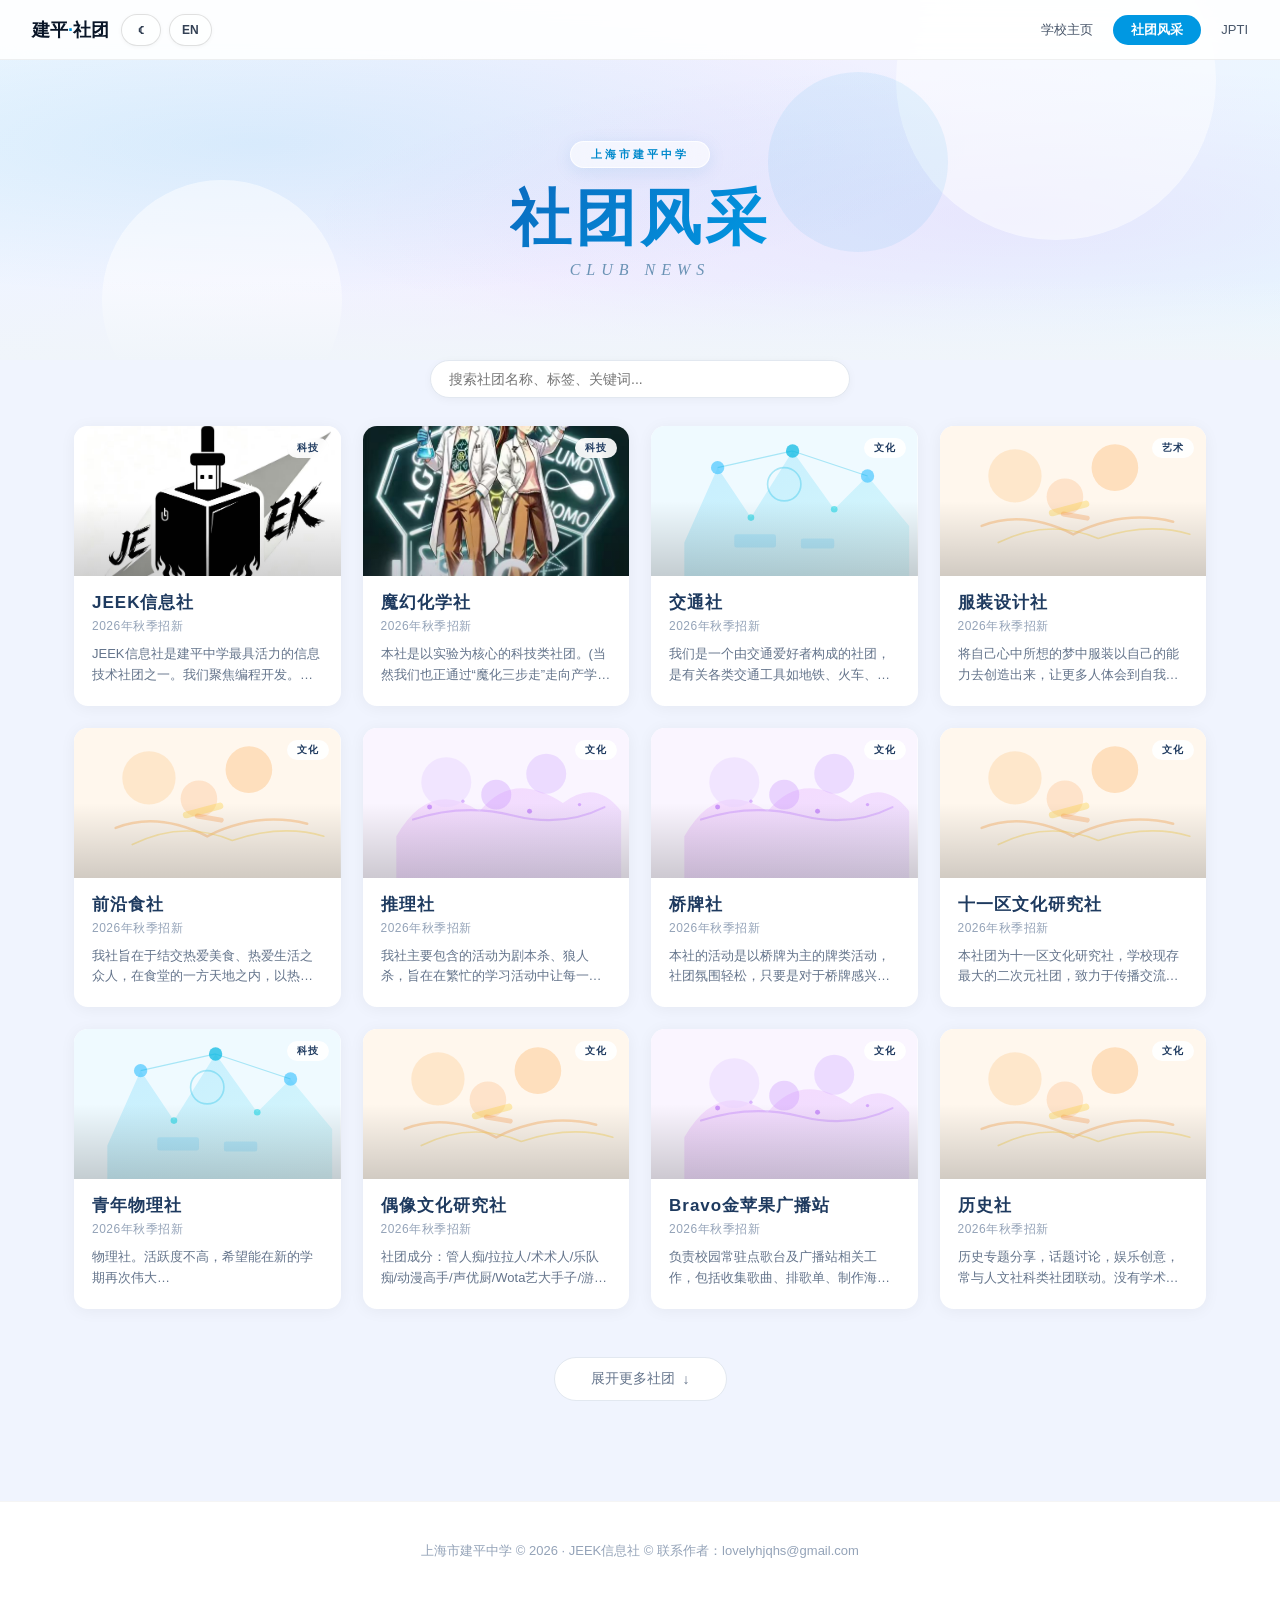
==== club.html @ 080c29e6 "全站主题与双语切换、JPTI 画像升级，重写 README" ====
<!DOCTYPE html>
<html lang="zh-CN">
<head><link rel="apple-touch-icon" href="apple-touch-icon.png"><link rel="icon" href="favicon.ico" type="image/x-icon"><meta charset="UTF-8"><meta name="viewport" content="width=device-width,initial-scale=1.0"><title>建平中学 · 社团风采</title>
<style>
*{margin:0;padding:0;box-sizing:border-box}
body{font-family:"Microsoft YaHei","PingFang SC",sans-serif;background:#f0f4fe;color:#111;overflow-x:hidden}
nav{position:fixed;top:0;left:0;right:0;z-index:1000;display:flex;align-items:center;justify-content:space-between;padding:12px 32px;background:rgba(255,255,255,.88);backdrop-filter:blur(14px);border-bottom:1px solid rgba(0,0,0,.06);height:60px}
.nav-logo{font-weight:700;font-size:18px;color:#0a1628;text-decoration:none}.nav-logo span{color:#0098e2}
.nav-links{display:flex;gap:20px;align-items:center}
.nav-links a{text-decoration:none;color:#475569;font-size:13px;font-weight:500;transition:color .2s}
.nav-links a:hover{color:#0098e2}
.nav-links .btn-nav{background:#0098e2;color:#fff!important;padding:6px 18px;border-radius:40px;font-weight:600}
.hero-banner{min-height:360px;display:flex;align-items:center;justify-content:center;background:linear-gradient(135deg,#eef7ff 0%,#f2f0ff 50%,#e9f9ff 100%);position:relative;overflow:hidden;padding-top:60px}
.hero-banner::before{content:"";position:absolute;inset:0;background:radial-gradient(ellipse at 20% 40%,rgba(0,152,226,.10) 0%,transparent 50%),radial-gradient(ellipse at 80% 60%,rgba(119,0,226,.06) 0%,transparent 50%);pointer-events:none}
.hero-banner::after{content:"";position:absolute;bottom:0;left:0;right:0;height:80px;background:linear-gradient(180deg,transparent,#f0f5fa);pointer-events:none}
.hero-shape{position:absolute;border-radius:50%;pointer-events:none;background:rgba(255,255,255,.5)}
.hero-shape.s1{width:320px;height:320px;top:-80px;right:5%}
.hero-shape.s2{width:240px;height:240px;bottom:-60px;left:8%}
.hero-shape.s3{width:180px;height:180px;top:20%;left:60%;background:rgba(0,152,226,.08)}
.hero-content{position:relative;z-index:2;text-align:center;padding:40px 20px;max-width:800px}
.hero-badge{display:inline-block;background:rgba(255,255,255,.6);backdrop-filter:blur(10px);-webkit-backdrop-filter:blur(10px);border:1px solid rgba(255,255,255,.8);color:#0089cc;font-size:11px;font-weight:600;letter-spacing:3px;padding:5px 20px;border-radius:40px;margin-bottom:16px;box-shadow:0 4px 18px rgba(0,120,190,.10)}
.hero-content h1{font-size:clamp(2.5rem,6vw,3.8rem);font-weight:900;color:transparent;background:linear-gradient(135deg,#0a6cc0,#0098e2);-webkit-background-clip:text;background-clip:text;-webkit-text-fill-color:transparent;line-height:1.15;margin-bottom:8px;letter-spacing:4px}
.hero-sub-en{color:#6b93b5;font-size:clamp(12px,2vw,16px);letter-spacing:6px;font-family:Georgia,serif;font-style:italic;margin-bottom:0}
.club-section{padding:0 24px 80px;max-width:1180px;margin:0 auto;position:relative;z-index:1}


.club-grid{display:grid;grid-template-columns:repeat(4,1fr);gap:22px;margin-bottom:48px}
@media(max-width:760px){.club-grid{grid-template-columns:repeat(2,1fr)}}
@media(max-width:520px){.club-grid{grid-template-columns:1fr}}
.club-card{background:#fff;border-radius:14px;overflow:hidden;box-shadow:0 2px 16px rgba(0,0,0,.05);cursor:pointer;transition:transform .3s cubic-bezier(.22,1,.36,1),box-shadow .3s;display:flex;flex-direction:column;position:relative}
.club-card:hover{transform:translateY(-6px);box-shadow:0 16px 40px rgba(0,0,0,.1)}
.card-img{width:100%;aspect-ratio:16/9;position:relative;overflow:hidden;display:flex;align-items:center;justify-content:center}
.card-img-svg{width:100%;height:100%;position:absolute;inset:0}
.card-overlay{position:absolute;inset:0;background:linear-gradient(180deg,transparent 50%,rgba(0,0,0,.18));pointer-events:none}
.card-badge{position:absolute;top:12px;right:12px;z-index:2;background:rgba(255,255,255,.92);backdrop-filter:blur(4px);color:#1e3a5f;font-size:10px;font-weight:700;padding:3px 10px;border-radius:40px;letter-spacing:1px}
.card-body{padding:16px 18px 20px;flex:1;display:flex;flex-direction:column}
.card-body h3{font-size:17px;font-weight:700;color:#1e3a5f;margin-bottom:4px;line-height:1.3;letter-spacing:1px}
.card-status{font-size:12px;color:#94a3b8;margin-bottom:9px;letter-spacing:0.5px}
.card-desc{color:#64748b;font-size:13px;line-height:1.6;display:-webkit-box;-webkit-line-clamp:2;-webkit-box-orient:vertical;overflow:hidden;flex:1}
.load-more-wrap{text-align:center;padding-bottom:20px}
.load-more-btn{display:inline-flex;align-items:center;gap:8px;padding:12px 36px;border-radius:40px;border:1px solid #e2e8f0;background:#fff;color:#64748b;font-size:14px;font-weight:500;cursor:pointer;transition:all .25s;font-family:inherit}
.load-more-btn:hover{border-color:#0098e2;color:#0098e2;box-shadow:0 4px 16px rgba(0,152,226,.10)}
footer{text-align:center;padding:40px 20px;color:#94a3b8;font-size:13px;border-top:1px solid rgba(0,0,0,.04);background:#fff}
.modal-overlay{position:fixed;inset:0;z-index:9999;background:rgba(0,0,0,.5);backdrop-filter:blur(6px);display:flex;align-items:center;justify-content:center;opacity:0;pointer-events:none;transition:opacity .35s;padding:20px}
.modal-overlay.open{opacity:1;pointer-events:auto}
.modal{background:#fff;border-radius:18px;max-width:620px;width:100%;max-height:90vh;overflow:hidden;position:relative;box-shadow:0 24px 60px rgba(0,0,0,.2);transform:translateY(20px) scale(.97);transition:transform .35s cubic-bezier(.22,1,.36,1)}
.modal-scroll{max-height:90vh;overflow-y:auto}
.modal-overlay.open .modal{transform:translateY(0) scale(1)}
.modal-close{position:absolute;top:14px;right:16px;z-index:10;width:32px;height:32px;border-radius:50%;border:none;background:rgba(0,0,0,.06);color:#475569;font-size:18px;line-height:32px;text-align:center;cursor:pointer;transition:all .2s;font-family:inherit}
.modal-close:hover{background:rgba(0,0,0,.12);color:#111}
.modal-poster{width:100%;aspect-ratio:16/7;position:relative;overflow:hidden;display:flex;align-items:flex-end;padding:28px 30px}
.modal-poster::after{content:"";position:absolute;inset:0;background:linear-gradient(180deg,transparent 40%,rgba(0,0,0,.35));pointer-events:none}
.modal-poster-content{position:relative;z-index:2;width:100%}
.modal-poster h2{color:#fff;font-size:26px;font-weight:800;letter-spacing:2px;margin-bottom:8px}
.modal-poster .modal-tags span{background:rgba(255,255,255,.15);backdrop-filter:blur(4px);color:#fff;font-size:11px;padding:3px 12px;border-radius:40px;font-weight:500;letter-spacing:0.5px}
.modal-body-inner{padding:24px 30px 30px}
.info-section{margin-bottom:22px}
.info-section:last-child{margin-bottom:0}
.info-label{font-size:11px;color:#94a3b8;font-weight:600;letter-spacing:2px;margin-bottom:6px;text-transform:uppercase}
.info-text{font-size:15px;color:#1e293b;line-height:1.75;white-space:pre-line}
.join-message{background:#eef8fe;border-radius:12px;padding:16px 20px;margin:18px 0 22px;border-left:3px solid #0098e2}
.join-message p{color:#0a3a5c;font-size:14px;line-height:1.7}
.join-message p::before{content:"“";color:#0098e2;font-size:20px;font-weight:700;opacity:.5;line-height:1;margin-right:2px}
.join-message p::after{content:"”";color:#0098e2;font-size:20px;font-weight:700;opacity:.5;line-height:1;margin-left:2px}
.modal-actions{display:flex;gap:12px;margin-top:22px;flex-wrap:wrap}
.modal-actions .close-btn{padding:10px 28px;border-radius:40px;background:#f1f5f9;color:#475569;border:none;font-size:14px;font-weight:500;cursor:pointer;transition:background .2s;font-family:inherit}
.modal-actions .close-btn:hover{background:#e2e8f0}
@keyframes fadeUp{from{opacity:0;transform:translateY(24px)}to{opacity:1;transform:translateY(0)}}
.club-card{animation:fadeUp .5s ease both}
.club-card:nth-child(1){animation-delay:.04s}
.club-card:nth-child(2){animation-delay:.08s}
.club-card:nth-child(3){animation-delay:.12s}
.club-card:nth-child(4){animation-delay:.16s}
.club-card:nth-child(5){animation-delay:.20s}
.club-card:nth-child(6){animation-delay:.24s}
.club-card:nth-child(7){animation-delay:.28s}
.club-card:nth-child(8){animation-delay:.32s}
.modal::-webkit-scrollbar{width:5px}
.modal::-webkit-scrollbar-track{background:transparent}
.modal::-webkit-scrollbar-thumb{background:#d1d5db;border-radius:10px}
.no-results{grid-column:1/-1;text-align:center;padding:60px 20px;color:#94a3b8}
.modal-picture{width:100%;border-radius:12px;overflow:hidden;margin:16px 0}.modal-picture img{width:100%;display:block;border-radius:12px}.search-bar input:focus{border-color:#0098e2;box-shadow:0 0 0 3px rgba(0,152,226,.12)}</style><link rel="stylesheet" href="site-tools.css"><script>try{if(localStorage.getItem("jp-site-theme")==="dark")document.documentElement.classList.add("dark")}catch(e){}</script></head><body class="club-page">
<nav><div class="nav-left"><a class="nav-logo" href="index.html">建平<span>·</span>社团</a><div class="site-controls"><button class="site-control" id="siteThemeBtn" type="button" title="切换日间/夜间模式">☾</button><button class="site-control" id="siteLangBtn" type="button">EN</button></div></div><div class="nav-right"><div class="nav-links"><a href="index.html" data-i18n="nav.home">学校主页</a><a href="club.html" class="btn-nav" data-i18n="nav.club">社团风采</a><a href="jpti.html">JPTI</a></div></div></nav>
<section class="hero-banner"><div class="hero-shape s1"></div><div class="hero-shape s2"></div><div class="hero-shape s3"></div><div class="hero-content"><div class="hero-badge" data-i18n="index.badge">上海市建平中学</div><h1 data-i18n="nav.club">社团风采</h1><p class="hero-sub-en">CLUB NEWS</p></div></section>
<section class="club-section"><div class="search-bar" style="max-width:420px;margin:0 auto 28px;text-align:center"><input type="text" placeholder="搜索社团名称、标签、关键词..." data-i18n="club.search" oninput="searchClubs(this.value)" style="width:100%;padding:10px 18px;border-radius:40px;border:1px solid #e2e8f0;background:#fff;font-size:14px;color:#1e293b;outline:none;font-family:inherit;box-shadow:0 2px 10px rgba(0,0,0,.04)"></div><div class="club-grid" id="clubGrid"></div><div class="load-more-wrap" id="loadMoreWrap"><button class="load-more-btn" onclick="toggleLoadMore()"><span id="loadMoreLabel" data-i18n="club.more">展开更多社团</span> <span id="loadMoreArrow">↓</span></button></div></section><footer>上海市建平中学 © 2026 · JEEK信息社  ©  联系作者：lovelyhjqhs@gmail.com</footer>
<div class="modal-overlay" id="modalOverlay" onclick="if(event.target===this)closeModal()"><div class="modal"><button class="modal-close" onclick="closeModal()">x</button><div class="modal-scroll"><div class="modal-poster" id="modalPoster"><div class="modal-poster-content"><h2 id="modalTitle">社团名称</h2><div class="modal-tags" id="modalTags"></div></div></div><div class="modal-body-inner" id="modalBody"></div></div></div></div>
<script src="site-tools.js"></script>
<script>
var allClubs = [{"id": 100, "name": "JEEK信息社", "cat": "科技", "tags": ["编程", "技术", "创意"], "desc": "JEEK信息社是建平中学最具活力的信息技术社团之一。我们聚焦编程开发。无论你是编程新手还是技术达人，都能在这里找到属于自己的舞台", "fullIntro": "JEEK信息社是建平中学最具活力的信息技术社团之一。我们聚焦编程开发。无论你是编程新手还是技术达人，都能在这里找到属于自己的舞台。", "keywords": ["编程", "技术", "创意"], "extraMsg": "来JEEK信息社打cs喵。", "svgIdx": 2, "img": "jeek1.jpg", "img2": "jeek2.jpg", "contact": "微信号：JerryButNotJenny"}, {"id": 300, "name": "魔幻化学社", "cat": "科技", "tags": ["实验", "化学", "创意"], "desc": "本社是以实验为核心的科技类社团。(当然我们也正通过“魔化三步走”走向产学研一体的综合性社团)我们在社团课上完成丰富的实验，并进行一些基于高考/竞赛的理论讲解。", "fullIntro": "本社是以实验为核心的科技类社团。(当然我们也正通过“魔化三步走”走向产学研一体的综合性社团)我们在社团课上完成丰富的实验，并进行一些基于高考/竞赛的理论讲解。", "keywords": ["实验", "化学", "创意"], "extraMsg": "【建平中学魔幻化学社三步走计划】\n第一步：在25级的努力下完成社团资金的初步积累并完成社拟，创建宣传和营销体系，积累经验。\n第二步：由26级为主力，挑选具备化学素养和实验精神的社员进行高技术含量和实验价值的课题研究；学习JTV和JPSC的经验，完善宣传和经营模式，系统培养营销人才。\n第三步：由27级开始，利用前期积累的资本和较为成熟的社团体系，着重进行高技术含量、高价值的课题，如合成特种材料等。\n【警告】本社严禁使用、制备危化品，禁止携带危化品入校！禁止将试剂带离实验楼！\n【组织架构】社团设有一名社长和两名副社长。设有研发部、实验部、营销部、宣传部。\n【化竞相关】学校有专门的化学竞赛课程，大学化学先修班主攻天原杯（奥赛），小化主攻东华杯。开学后选拔考试。\n请大家搜索关注公众号和视频号JP魔幻化学社！", "svgIdx": 2, "img": "jmc1.jpg", "img2": "jmc2.jpg"}, {"id": 15, "name": "交通社", "cat": "文化", "tags": ["交通", "摄影"], "desc": "我们是一个由交通爱好者构成的社团，是有关各类交通工具如地铁、火车、飞机、公交等的爱好类社团，有这方面兴趣爱好的同学都可以加入哦", "fullIntro": "我们是一个由交通爱好者构成的社团，是有关各类交通工具，如地铁，火车，飞机，公交等等交通工具的爱好类社团，有这方面兴趣爱好的同学都可以加入哦。", "keywords": ["交通", "摄影"], "extraMsg": "希望新生里喜欢各类交通的同学都来加入我们呀！", "svgIdx": 2, "img2": "jiaotong2.jpg", "contact": "", "contactImg": "jiaotong3.jpg"}, {"id": 2, "name": "服装设计社", "cat": "艺术", "tags": ["设计", "创意", "造型"], "desc": "将自己心中所想的梦中服装以自己的能力去创造出来，让更多人体会到自我创新设计的乐趣所在", "fullIntro": "将自己心中所想的梦中服装以自己的能力去创造出来，让更多人体会到自我创新设计的乐趣所在！", "keywords": ["设计", "创意", "造型"], "extraMsg": "emm可以让将自己的梦想变为现实的社团！", "svgIdx": 1}, {"id": 200, "name": "前沿食社", "cat": "文化", "tags": ["美食", "生活", "创意"], "desc": "我社旨在于结交热爱美食、热爱生活之众人，在食堂的一方天地之内，以热爱为笔墨，写下关于美食的篇章", "fullIntro": "我社旨在于结交热爱美食、热爱生活之众人，在食堂的一方天地之内，以热爱为笔墨，写下关于美食的篇章。在过去，我们开展了包括但不限于港式奶茶、虾饼、水果酸奶碗、椰奶芒果西米露、法式可丽饼和黄油饼干等美食的制作，受到了校内师生广泛好评！在和食堂的联动中，我们创新制作方式，美食种类愈发丰富，在各大校园活动中不断展现着身影。在自由包容宽松的社团氛围里，一切想法都被鼓励与支持！我们志在结交建平所有“老吃家”，以食会友，何其有趣！", "keywords": ["美食", "生活", "创意"], "extraMsg": "诚邀大家加入建平中学前沿食社！和我们一起交朋友，一起吃，一起玩，一起做有专业素养的老吃家！", "svgIdx": 1}, {"id": 16, "name": "推理社", "cat": "文化", "tags": ["剧本杀", "推理", "社交"], "desc": "我社主要包含的活动为剧本杀、狼人杀，旨在在繁忙的学习活动中让每一位社员收获放松的身心以及脑力推理的珍贵体验", "fullIntro": "我社主要包含的活动为剧本杀、狼人杀，旨在在繁忙的学习活动中让每一位社员收获放松的身心以及脑力推理的珍贵体验。", "keywords": ["剧本杀", "推理", "社交"], "extraMsg": "", "svgIdx": 0, "contact": "手机号：18321376393\n微信号：Foreverfree_67", "img2": "tuili2.jpg"}, {"id": 6, "name": "桥牌社", "cat": "文化", "tags": ["桥牌", "推理"], "desc": "本社的活动是以桥牌为主的牌类活动，社团氛围轻松，只要是对于桥牌感兴趣的同学，我们都很欢迎", "fullIntro": "本社的活动是以桥牌为主的牌类活动，社团氛围轻松，只要是对于桥牌感兴趣的同学，我们都很欢迎。", "keywords": ["桥牌", "推理"], "extraMsg": "暂无", "svgIdx": 0}, {"id": 5, "name": "十一区文化研究社", "cat": "文化", "tags": ["二次元", "ACG", "展演"], "desc": "本社团为十一区文化研究社，学校现存最大的二次元社团，致力于传播交流ACG文化，分享快乐，创造愉悦的高中生活", "fullIntro": "本社团为十一区文化研究社，学校现存最大的二次元社团，欢迎加入十一区文化研究社！人要有梦想，就要创造能够持续去追逐梦想的环境。这也属于努力追梦的范畴内，我们致力于传播交流ACG文化，分享快乐，创造愉悦的高中生活！", "keywords": ["二次元", "ACG", "展演"], "extraMsg": "", "svgIdx": 1}, {"id": 14, "name": "青年物理社", "cat": "科技", "tags": ["物理", "实验", "学术"], "desc": "物理社。活跃度不高，希望能在新的学期再次伟大", "fullIntro": "物理社。活跃度不高，希望能在新的学期再次伟大。", "keywords": ["物理", "实验", "学术"], "extraMsg": "", "svgIdx": 2}, {"id": 4, "name": "偶像文化研究社", "cat": "文化", "tags": ["偶像", "ACG", "音乐"], "desc": "社团成分：管人痴/拉拉人/术术人/乐队痴/动漫高手/声优厨/Wota艺大手子/游戏痴/偶像痴。社团活动：漫画屋/猜歌会/Wota艺教学/年度总结/动画游戏吐槽/Vocaloid&UTAU等。只要怀着对ACG文化的热爱，这里一定会让你收获许多欢乐！", "fullIntro": "社团成分：管人痴/拉拉人/术术人/乐队痴/动漫高手/声优厨/Wota艺大手子/游戏痴/偶像痴。社团活动：漫画屋/猜歌会/Wota艺教学/年度总结/动画游戏吐槽/Vocaloid&UTAU等。只要怀着对ACG文化的热爱，这里一定会让你收获许多欢乐！", "keywords": ["偶像", "ACG", "音乐"], "extraMsg": "看看偶研喵，看看偶研谢谢喵（不入社，只入群也可以喵）", "svgIdx": 1, "img2": "oy2.jpg", "contact": "微信号：Moonbase_0777"}, {"id": 1, "name": "Bravo金苹果广播站", "cat": "文化", "tags": ["广播", "音乐", "服务"], "desc": "负责校园常驻点歌台及广播站相关工作，包括收集歌曲、排歌单、制作海报、发布公众号等，除放歌外其余工作皆在线上完成", "fullIntro": "【Bravo金苹果广播站】招新啦！Bravo的工作：负责校园常驻点歌台及广播站相关工作，包括但不限于：收集歌曲、排歌单、制作海报、发布公众号……Bravo的优势：1.除放歌外其余工作皆在线上完成，不占用校内社团时间，你可以加入其他任何你想参加的社团！2.可以负责编排每周的歌单！3.等你来发掘……！期待每一位有责任心的同学加入Bravo！有广播站工作经验、公众号排版经验、海报制作经验的同学优先！Bravo金苹果广播站欢迎大家！Bravo！", "keywords": ["广播", "音乐", "服务"], "extraMsg": "热烈欢迎所有爱建平、有责任心、富有创造力的同学和我们携手一起，搭建更美好的明天！", "svgIdx": 0}, {"id": 7, "name": "历史社", "cat": "文化", "tags": ["历史", "人文", "社交"], "desc": "历史专题分享，话题讨论，娱乐创意，常与人文社科类社团联动。没有学术压力，也没有功利学习，只要你对历史感兴趣就欢迎加入", "fullIntro": "社团内容：历史专题分享，话题讨论，娱乐创意，常与人文社科类社团联动。活动周期：每周半小时无压力。成员介绍：人少而精的熟人社会，友善且有趣，欢迎交友。成分覆盖所有中国古代史、世界史、近代史。有史同与国拟成分！概括：这里没有学术压力，也没有功利学习，只要你对历史感兴趣，无论是娱乐玩梗，或是有所耳闻，都欢迎加入历史社，一起深挖历史学科的魅力与底蕴，敬热爱，敬自由！", "keywords": ["历史", "人文", "社交"], "extraMsg": "考试周可集体复习包过！时间不与第一社团冲突，可挂名赚学分（一人可报三社团）。特邀年级最受欢迎历史老师随机刷新！无需缴纳社费，送周边，有食物不定期掉落！", "svgIdx": 1, "img2": "lishi2.jpg", "contact": "微信号：wyl282959417", "contactImg": "lishi3.jpg"}, {"id": 8, "name": "社会学社", "cat": "文化", "tags": ["思辨", "人文"], "desc": "一个看见社会，研究社会的社团", "fullIntro": "一个看见社会，研究社会的社团", "keywords": ["思辨", "人文"], "extraMsg": "我们永远从实际的现象出发，不去谈一切没有实际架构的飘渺理论。我们质疑一切理所应当，一切观点都能在这个舞台上呈现。", "svgIdx": 2, "img2": "shx2.jpg", "contact": "微信号：xiaoran091231"}, {"id": 400, "name": "武术社", "cat": "体育", "tags": ["体育", "比赛", "展演"], "desc": "武术社成立于2023年，是一个仅两岁的新兴社团。在武术的基础上，我们展开展演、比赛、课堂等等一系列多彩的活动。", "fullIntro": "武术社成立于2023年，是一个仅两岁的新兴社团。在武术的基础上，我们展开展演、比赛、课堂等等一系列多彩的活动。活动时间：每周周三4s课（最后两节课）+每周五放学后一个半小时（周五是拓展提高课堂，可根据自己安排选择是否参与，不计入考勤）。活动内容：教学各种中国武术，如剑术、刀术、南拳、迷踪拳等等，会为没有接触过中国武术的你打开新世界大门。社团亮点：武术社是一个非常综合的社团，重大活动包括校内、校外表演、校外比赛等。在即将到来的新学期，武术社将加盟930大舞台演出，参与国际部迎新汇演等。", "keywords": ["体育", "比赛", "展演"], "extraMsg": "新生同学们看过来！武术社活动包含演出、训练、社交账号运营、公众号推文投稿、周边设计制作售卖，你的任何特长在这里一定有用武之地！武术社是一个温暖的集体，我们会用给社员过生日、互相指导动作、交流武术见解等方式让你感到参与感和归属感。", "svgIdx": 3}, {"id": 500, "name": "JFM同花魔术社", "cat": "文化", "tags": ["魔术", "创意"], "desc": "恭喜你找到了一个会魔法的社团！在这里，无论是魔术高手还是新手小白，我们一起学习技巧，讨论流程，学会表演的风范以及临场应变的能力。", "fullIntro": "恭喜你找到了一个会魔法的社团！在这里，无论是魔术高手还是新手小白，我们会一起学习技巧，讨论流程，学会表演的风范以及临场应变的能力。我们不仅仅局限于纸牌，大型舞台魔术一样是我们的探讨对象，除了平常和朋友耍帅之外，我们会有机会在舞台上展现魔术的风采。如果你对魔术感兴趣，加入我们，我们会给你展现一个全新的世界！", "keywords": ["魔术", "创意"], "extraMsg": "一双手，一副牌，一个舞台，一个奇迹。什么？你说你没有手？没关系，只要给你演过我们都会教，只要教过你保证都能会。不要998，不要798，啥都不用给，魔术技巧带回家！", "svgIdx": 0}, {"id": 600, "name": "学生公司", "cat": "文化", "tags": ["创意", "设计", "金融"], "desc": "建平学生公司由社长、副社长、六部门部长组成总负责人团队，下设市场、财务、宣联、设计、秘书、运营六大职能部门，开展各类校园实践经营活动。", "fullIntro": "建平学生公司由社长、副社长、六部门部长组成总负责人团队，统筹整体运营、制定发展规划，掌握重大事务决策权。公司下设市场、财务、宣联、设计、秘书、运营六大职能部门：市场部负责线下销售与售后仓储；财务部统筹账务统计与收支上报；宣联部负责内外宣传与外联对接；设计部承接文创、海报创作；秘书部整理会议、公众号文稿；运营部对接货源、管理物料与线上程序开发。各部门协同配合，秉持协作共进、创新发展、服务同学、传递价值的宗旨开展各类校园实践经营活动。", "keywords": ["创意", "设计", "金融"], "extraMsg": "", "svgIdx": 1, "img2": "gongsi2.jpg", "contact": "微信号：Felicity-6567", "contactImg": "gongsi3.jpg"}, {"id": 700, "name": "舞蹈团", "cat": "艺术", "tags": ["体育", "比赛", "艺术"], "desc": "hello呀新高一们！想不想加入舞蹈团呢？有没有舞蹈基础都可以哦~专业老师教学，表演机会多多！周五下午训练，坚持到学期末就是两个学分等着你！", "fullIntro": "hello呀新高一们！想不想加入舞蹈团呢？有没有舞蹈基础都可以哦~专业老师教学，表演机会多多！周五下午训练，意味着周三4S时间也是可以选别的社团课的呢（可能有些社团会撞时间，最好提前沟通）。坚持到学期末就是两个学分等着你！还有比赛的机会哦（拿奖了可以进综评！）不要犹豫啦，快加入我们吧！", "keywords": ["体育", "比赛", "艺术"], "extraMsg": "来来来都来！！！", "svgIdx": 0}, {"id": 810, "name": "OCC 定向越野社", "cat": "文化", "tags": ["体育", "比赛"], "desc": "本社团由体育组田来老师指导，主要提升身体素质与协作能力，积极参与各级比赛并屡获佳绩。", "fullIntro": "本社团由体育组田来老师指导，主要提升身体素质与协作能力，积极参与各级比赛并屡获佳绩。", "keywords": ["体育", "比赛"], "extraMsg": "本社社员同时作为学校运动队队员，拥有双倍学分。", "svgIdx": 3, "img2": "yueye2.jpg", "contact": "", "contactImg": "yueye3.jpg"}, {"id": 802, "name": "BR 生物社", "cat": "文化", "tags": ["生物", "实验"], "desc": "BR生物社创立于2010年，是专注生命科学探索的校园学术社团，秉持“实践促探究，学科融生活”的核心理念，为热爱生物的学子搭建实践与探究平台。", "fullIntro": "BR生物社创立于2010年，是专注生命科学探索的校园学术社团，面向全体高一、高二同学开放招募，始终秉持“实践促探究，学科融生活”的核心理念，为热爱生物的学子搭建实践与探究平台。社团活动时间固定于每周三两节4S课，在致真楼205生化实验室开展多样化特色活动。日常包含户外生物自然观察、昆虫标本制作课程、显微镜细胞观测、生化检测实验等。十余年来，社团以趣味实验、自然调研、标本创作丰富课余生活，让同学们跳出课本，真切感知生命魅力。无论有无生物基础，只要心怀对自然与生命的好奇，都可以加入我们。", "keywords": ["生物", "实验"], "extraMsg": "如果你厌倦了书本上枯燥的理论，渴望亲手触摸鲜活的生命世界，这里便是最合适的去处。每周三我们都会在生化实验室开展活动：走进校园观察动植物、亲手制作蝴蝶昆虫标本、用显微镜窥探细胞奥秘，还能参与各类生化小实验。不必担心自己生物基础薄弱，社团里学长学姐都会耐心指导。期待怀揣好奇心的你加入我们，一同奔赴浪漫的生命探索旅程！", "svgIdx": 2, "img2": "shengwu2.jpg", "contact": "", "contactImg": "shengwu3.jpg"}, {"id": 803, "name": "CSA 健美操社", "cat": "文化", "tags": ["体育", "比赛"], "desc": "CSA健美操社是建平最具代表性的老牌社团之一，长期活跃于运动会开幕式、市级区级健美操大赛及乐动体育活动等舞台，凭借出色的团队协作与扎实的训练功底，屡获殊荣。", "fullIntro": "CSA健美操社是建平最具代表性的老牌社团之一，长期活跃于运动会开幕式、市级区级健美操大赛及乐动体育活动等舞台，凭借出色的团队协作与扎实的训练功底，屡获殊荣。今年7月，我们刚刚斩获市级比赛一金一铜，下半年仍有众多参赛机会，后续还会发放奖学金。（进健美操社学长学姐会手把手教会你获得飞翔的能力。）", "keywords": ["体育", "比赛"], "extraMsg": "", "svgIdx": 3, "img2": "csa2.jpg", "contact": "", "contactImg": "csa3.jpg"}, {"id": 820, "name": "篮球社", "cat": "文化", "tags": ["体育", "社交"], "desc": "操场上打篮球", "fullIntro": "操场上打篮球", "keywords": ["体育", "社交"], "extraMsg": "", "svgIdx": 3, "img2": "lanqiu2.jpg", "contact": "", "contactImg": "lanqiu3.jpg"}, {"id": 821, "name": "模拟联合国社", "cat": "文化", "tags": ["人文", "社交", "比赛"], "desc": "建平中学模拟联合国社团成立于2005年，是上海市具有较高影响力的中学生模联社团之一。社团长期专注于国际议题研究与模拟联合国实践，凭借扎实的学术实力与出色的会议表现，在各类赛事中屡获佳绩。", "fullIntro": "建平中学模拟联合国社团成立于2005年，是上海市具有较高影响力的中学生模联社团之一。社团长期专注于国际议题研究与模拟联合国实践，凭借扎实的学术实力与出色的会议表现，在各类赛事中屡获佳绩。加入建平模联，你将与志同道合的伙伴一起探索世界、锻炼表达、提升思辨能力，在交流与碰撞中收获成长。", "keywords": ["人文", "社交", "比赛"], "extraMsg": "模联并不是一个轻松的社团。它需要知识储备，也需要在思考与表达之间不断磨炼。但在一次次会议与讨论中，你会逐渐理解世界如何运转，权力如何平衡。你会发现，那些看似遥远的国际议题，其实都源于普通人的选择；所谓权威，也只是被赋予责任的人。希望在JPMUN，你能探索世界，也找到更好的自己。", "svgIdx": 2, "img2": "molian2.jpg", "contact": "微信号：Alice10011202"}, {"id": 829, "name": "挹芬剧社", "cat": "文化", "tags": ["创意", "比赛", "展演", "文学"], "desc": "挹芬剧社是建平中学优秀社团，诞生于二十一世纪二十年代，曾斩获2024“东方美育联盟”年终盛典优秀展演作品奖。剧社多次登上建平中学930大舞台、上海市校园戏剧节以及东方艺术中心开展展演。", "fullIntro": "挹芬剧社是建平中学优秀社团，诞生于二十一世纪二十年代，曾斩获2024“东方美育联盟”年终盛典优秀展演作品奖。剧社多次登上建平中学930大舞台、第三届上海市校园戏剧节以及东方艺术中心开展展演。社团拥有专属活动场地、专项经费，还有专业导师提供指导，氛围自由融洽。无论是向往台前表演，还是钟情导演、编剧、灯光、音效等幕后工作，我们都热忱欢迎你的到来，一同探索戏剧蕴藏的无限可能。", "keywords": ["创意", "比赛", "展演", "文学"], "extraMsg": "挹芬剧社如同温暖热忱的大家庭。戏剧不只依靠台前演员，导演、策划、编剧以及所有热爱剧本与表演的幕后伙伴，都是剧目不可或缺的一部分。今年我们计划为930大舞台筹备喜剧剧目，新社员可以直接参与喜剧的编排与演出，期待怀揣热爱的你加入我们！", "svgIdx": 0, "img2": "yifen2.jpg", "contact": "微信号：lmxxxxx20090831", "contactImg": "yifen3.jpg"}, {"id": 830, "name": "园艺・自然社", "cat": "文化", "tags": ["自然", "创意"], "desc": "园艺·自然社成立于2024年9月，是一个在泥土与绿叶之间，呼吸、耕耘的社团。每周五放学后的一次次播种、栽培，我们在泥土中开启一段段与植物的故事。", "fullIntro": "园艺·自然社成立于2024年9月，是一个在泥土与绿叶之间，呼吸、耕耘的社团。每周五放学后的一次次播种、栽培，我们在泥土中开启一段段与植物的故事。我们压制植物标本，制作了《建平草木集》。我们还积极参与社团文化节，售卖与竹汐文学社、学生公司联名的明信片《建平花间集》、百日菊盆栽，开展连线小游戏，获胜者可以得到精心制作的植物标本书签。在一株株植物的栽种与守护中，社员学会了尊重每一寸生命的成长节奏，也更深刻地体会到尊重自然、尊重生命的意义。", "keywords": ["自然", "创意"], "extraMsg": "欢迎加入园艺·自然社！这里是i人的天堂，也欢迎e人的加入！园艺在艺术栽培之外还不可避免地需要体力劳动，所以园艺社急需男生的加入！如果你热爱莳花弄草、内向拥有自己的小世界、懂得园艺知识，那就快来加入我们吧！", "svgIdx": 1, "img2": "yuanyi2.jpg", "contact": "微信号：wxid_97qmdtf23y2112", "contactImg": "yuanyi3.jpg"}, {"id": 832, "name": "竹汐文学社", "cat": "文化", "tags": ["文学", "创意"], "desc": "这里是竹汐文学社，一个由热爱文学的同学们组成的团体。我们欢迎一切对文学有兴趣的Jper加入。", "fullIntro": "这里是竹汐文学社，一个由热爱文学的同学们组成的团体。我们欢迎一切对文学有兴趣的Jper加入。日常的社团课氛围自由，内容有趣；在各大活动（例如930社团专场、义卖、社团文化节）积极参与和准备，你永远不会在竹汐感到无聊，因为我们就是世上最最最好的社团之一！", "keywords": ["文学", "创意"], "extraMsg": "我们真的有很多惊喜活动，但这里真的不可以透露哦……", "svgIdx": 1, "img2": "zhuxi2.jpg", "contact": "", "contactImg": "zhuxi3.jpg"}, {"id": 800, "name": "04论坛社", "cat": "文化", "tags": ["文学", "创意", "比赛", "社交"], "desc": "04论坛社，即上海市建平中学辩论队，已有建社三十周年的历史，现位列国际中学生华语辩论排行榜全球第四。全队在教练皓叔的带队深耕之下，始终谦逊敬畏每一场赛场交锋。", "fullIntro": "04论坛社，即上海市建平中学辩论队，已有建社三十周年的历史，现位列国际中学生华语辩论排行榜全球第四。全队在教练皓叔的带队深耕之下，始终谦逊敬畏每一场赛场交锋，以踏实思辨打磨硬实力，在漫长岁月里沉淀出独属于建平的底色与风骨。社团薪火绵长，前辈星光赓续不绝。这里走出两位复旦大学新国辩冠军主力、清华大学辩论队创始人，历届优秀社员皆成长为复旦、交大、华师大、上外等一众知名高校的校辩论队核心骨干。数年来奔赴国内外各大比赛，队伍曾两度问鼎华语辩论世界杯高中组，斩获南海杯、鸿鹄杯赛事冠军，于亚洲杯、惟言杯、四海杯等顶级赛事收获多项重磅亚季殊荣。三十载春秋步履不停，追光之心从未消减。这份热忱，便是04始终信奉的信条：Never underestimate the heart of a champion", "keywords": ["文学", "创意", "比赛", "社交"], "extraMsg": "欢迎大家看看04！目前是世界第四辩论队：）来04打多多多多多的比赛、见知名辩手/评委、分蛋糕、去龙华寺团建祈福、寒暑假去外地比赛、凌晨备赛、玩桌游、930打表演赛……而且，04还和99%社团活动时间都不冲突！名单是直接白名单导入还不需要抢社团！还有双倍学分！今年正好是建社30周年，快加入我们解锁大型活动～！（无需过往辩论经历，觉得自己擅长表达/喜欢说话/思维敏捷/喜欢上价值……都可以来试试！04非常非常欢迎大家的加入）", "svgIdx": 2, "img2": "042.jpg", "contact": "微信号：CountingStars_love12", "contactImg": "043.jpg"}, {"id": 801, "name": "空白blank社", "cat": "文化", "tags": ["宝藏", "交友", "被看到", "聊天", "游戏", "狼人杀", "海龟汤"], "desc": "发展面非常广的社团，主要是社员间玩游戏、聊天促进感情，是个人少的冷门宝藏社团。重点在于让每个社员感觉被看到、有参与。平时可能会玩海龟汤、狼人杀一类的游戏，还有其他桌游，社长不定期投喂吃的。", "fullIntro": "发展面非常广的社团，主要是社员间玩游戏、聊天促进感情，是个人少的冷门宝藏社团。重点在于让每个社员感觉被看到、有参与。平时可能会玩海龟汤、狼人杀一类的游戏，还有其他桌游，社长不定期投喂吃的。", "keywords": ["游戏", "狼人杀", "海龟汤", "桌游", "聊天", "交友", "宝藏"], "extraMsg": "来玩！", "svgIdx": 0}, {"id": 804, "name": "F1 社", "cat": "文化", "tags": [], "desc": "本社团面向广大赛车爱好者，主攻F1赛事的理解与线上交流，氛围休闲，新入坑选手与老资历并存。在这里，你可以发表对赛车的一切见解。", "fullIntro": "本社团面向广大赛车爱好者，主攻F1赛事的理解与线上交流，休赛期也有F1纪录片或历年经典比赛品鉴，社团整体氛围比较休闲，新入坑选手与老资历并存。在这里，你可以发表对赛车的一切见解。", "keywords": [], "extraMsg": "以F1社为基地，积极发展赛车文化在校园里的传播，寻找更多志趣相投的人。", "svgIdx": 0}, {"id": 805, "name": "GPSL 金菠萝街舞社", "cat": "文化", "tags": [], "desc": "一方以舞步丈量青春、用热爱定义自我的舞台。深耕Hip-hop、JAZZ等多元舞种，在风格的碰撞与融合中探寻无限可能，收获舞台、伙伴与为热爱全力以赴的滚烫记忆。", "fullIntro": "一方以舞步丈量青春、用热爱定义自我的舞台。我们深耕Hip-hop、JAZZ等多元舞种，在风格的碰撞与融合中，探寻无限可能。在这里，你将收获的不仅是建平大大小小舞台的表演机会，更是一群志同道合的伙伴，以及为热爱全力以赴的滚烫记忆。", "keywords": [], "extraMsg": "因热爱而相聚，因起舞而闪耀。愿GPSL成为你青春最温暖的归处，让每一个跃动的灵魂，都能在这里寻得纯粹的欢乐！", "svgIdx": 0}, {"id": 806, "name": "JBS 原创游戏社", "cat": "文化", "tags": [], "desc": "", "fullIntro": "", "keywords": [], "extraMsg": "", "svgIdx": 0}, {"id": 807, "name": "JPE 经济社", "cat": "文化", "tags": [], "desc": "", "fullIntro": "", "keywords": [], "extraMsg": "", "svgIdx": 0}, {"id": 808, "name": "JPGEO 地学社", "cat": "文化", "tags": ["测绘", "勘探", "地质", "气象", "天文", "地貌", "岩石", "矿物", "自然", "探索"], "desc": "JPGEO地学社是建平中学优秀社团，汇聚了一群对地球科学怀有热忱与好奇的探索者。从岩石矿物辨识到地质现象解读，从气象观测到天文探索，用脚步丈量大地，用双眼仰望星空。", "fullIntro": "JPGEO地学社是建平中学优秀社团，汇聚了一群对地球科学怀有热忱与好奇的探索者。社团曾参与930社团专场、学雷锋义演义卖、社团文化节等校园大型活动，并获评优秀社团称号。从岩石矿物的辨识到地质现象的解读，从气象观测到天文探索，我们用脚步丈量大地，用双眼仰望星空。社团活动兼具学术深度与趣味体验，无论你是痴迷于山川地貌的地理迷，还是对自然奥秘充满好奇的探索家，这里都有属于你的一方天地。我们热忱欢迎每一位心怀热爱的你加入，一同解锁地球的无穷密码。", "keywords": [], "extraMsg": "JPGEO地学社是一个充满好奇心与探索精神的大家庭。地球科学不只停留在课本与试卷上，每一次野外考察、每一场实验观测、每一回头脑风暴，都是我们走近自然、理解世界的独特方式。今年我们将继续开展丰富多样的社团活动。期待怀揣热爱的你加入我们，一起探索脚下这片土地的无尽奥秘！", "svgIdx": 0}, {"id": 809, "name": "JRC 机器人社", "cat": "文化", "tags": [], "desc": "", "fullIntro": "", "keywords": [], "extraMsg": "", "svgIdx": 0}, {"id": 811, "name": "SSS 配音社", "cat": "文化", "tags": [], "desc": "", "fullIntro": "", "keywords": [], "extraMsg": "", "svgIdx": 0}, {"id": 812, "name": "VOJP 阿卡贝拉社", "cat": "文化", "tags": [], "desc": "", "fullIntro": "", "keywords": [], "extraMsg": "", "svgIdx": 0}, {"id": 813, "name": "钢琴西乐社", "cat": "文化", "tags": [], "desc": "", "fullIntro": "", "keywords": [], "extraMsg": "", "svgIdx": 0}, {"id": 814, "name": "即兴造物社", "cat": "文化", "tags": [], "desc": "即兴造物社成立于2026年3月，走工程实践与人文创意双向融合的发展路线，秉持“心中所想，就要实现”的宗旨，鼓励放开思路、大胆试错。", "fullIntro": "即兴造物社成立于2026年3月，是一支朝气蓬勃的新生社团。虽然社团尚且年轻，但我们已经搭建起完整的活动框架，形成了轻松包容的活动氛围，没有刻板的要求与压力，鼓励大家放开思路、大胆试错，不必害怕想法不成熟或是作品不完美。\n我们跳出单一的社团定位，走工程实践与人文创意双向融合的发展路线，不只是纯粹的理科搭建社团，也不是单纯的文艺手作社团。在工程板块，我们围绕DI目的地想象赛事开展训练，进行桥梁、弹珠传动轨道、承重高塔等结构搭建，探索力学原理，锻炼临场解题、团队协作的能力；在人文创意板块，我们开设钩织手作、即兴剧本创作、舞台表演等活动，用手工与表达释放想象力，为造物赋予温度。\n理性搭建骨架，感性注入灵魂。在这里，无论你擅长理科构思，还是热爱文艺创作，都能找到属于自己的一方天地。我们秉持“心中所想，就要实现”的宗旨，希望每一位社员都能跳出应试思维的桎梏，把脑海里天马行空的构想，亲手变为看得见、摸得着的实物。", "keywords": [], "extraMsg": "愿你在这里挣脱固有答案的束缚，以工程的理性构筑支撑，以人文的想象丰盈内核。不必畏惧试错，不必苛求完美。保持好奇，大胆创造，让每一个奇思妙想都拥有落地生根的机会，在动手造物的过程中，看见自己创意的无限潜能。", "svgIdx": 0}, {"id": 815, "name": "坚决不做马斯狗社", "cat": "文化", "tags": [], "desc": "", "fullIntro": "", "keywords": [], "extraMsg": "", "svgIdx": 0}, {"id": 816, "name": "建平电影社", "cat": "文化", "tags": [], "desc": "", "fullIntro": "", "keywords": [], "extraMsg": "", "svgIdx": 0}, {"id": 817, "name": "建平乒协", "cat": "文化", "tags": [], "desc": "建平乒协汇聚了一群热爱乒乓球的同学。无论球技如何，只要心怀感兴趣都欢迎加入，银球跃动、挥拍逐热，在小球的旋转里找到热爱。", "fullIntro": "建平乒协汇聚了一群热爱乒乓球的同学。无论球技如何，只要心怀感兴趣，都欢迎加入我们。银球跃动，挥拍逐热，建平乒协的每一位社员，都能在小球的旋转里找到热爱。平日里我们和水平相近的伙伴一同训练、切磋球技，在伙伴的陪伴中收获成长，在切磋之中精进球技，释放压力。表现突出、尤为热爱的同学可以选拔进入校乒乓球队，并肩协作，代表学校外出参赛。在这里不仅能够磨炼球技、强健体魄，还可以结识意气相投的伙伴，找到合拍的球搭子。秉持“球不落地，永不放弃”的精神，我们期待与你相遇！", "keywords": [], "extraMsg": "愿大家在这里尽情挥洒活力，提升球技，收获伙伴，真切感受乒乓球带来的乐趣。会有极其热情的毕业学长随机掉落，与大家交流切磋哦。愿同学们在球台前学会专注，在输赢之中懂得从容，怀揣这份热爱奔赴每一回合。建平乒协，因你而转。", "svgIdx": 0}, {"id": 818, "name": "建平围棋社 JPGO", "cat": "文化", "tags": [], "desc": "", "fullIntro": "", "keywords": [], "extraMsg": "", "svgIdx": 0}, {"id": 819, "name": "建平羽协", "cat": "文化", "tags": [], "desc": "", "fullIntro": "", "keywords": [], "extraMsg": "", "svgIdx": 0}, {"id": 822, "name": "魔方社", "cat": "文化", "tags": [], "desc": "", "fullIntro": "", "keywords": [], "extraMsg": "", "svgIdx": 0}, {"id": 823, "name": "欧美音乐社", "cat": "文化", "tags": [], "desc": "", "fullIntro": "", "keywords": [], "extraMsg": "", "svgIdx": 0}, {"id": 824, "name": "排球社", "cat": "文化", "tags": [], "desc": "专业老师与热心学长学姐手把手指导，新手小白放心加入；区赛成绩优异，社团校队一家亲，氛围互助快乐。", "fullIntro": "要学排球哪家强？排球社团是大王。专业老师热心学长学姐手把手指导。\n新手小白放心加，从零开始也能顶呱呱。\n校外比赛哪家强？排球社团是大王。区赛成绩优异，世赛友谊赛机会多多。\n社团校队是一家，上场展示暴力大扣杀。\n社团氛围哪家强？排球社团是大王。社团成员互帮互助，杜绝球场压力怪。\n每次活动乐哈哈，不打尽兴绝对不回家。", "keywords": [], "extraMsg": "欢迎加入建平中学排球社", "svgIdx": 0}, {"id": 825, "name": "轻音社", "cat": "文化", "tags": [], "desc": "", "fullIntro": "", "keywords": [], "extraMsg": "", "svgIdx": 0}, {"id": 826, "name": "沙盘模型社", "cat": "文化", "tags": [], "desc": "方寸沙盘，装得下整座城市与星海。聚焦机械、建筑、科幻等多元题材，从绘图、切割到造景组装，把脑中的空间想象变成看得见的实体。", "fullIntro": "方寸沙盘，装得下整座城市与星海。沙盘模型社聚焦机械、建筑、科幻等多元题材，从绘图、切割到造景组装，把脑中的空间想象变成看得见的实体。\n这里不卷理论，只拼手感与耐心——在板材、胶水与灯带之间，磨的是匠心，练的是空间思维与审美。", "keywords": [], "extraMsg": "愿你在建平的课表里留一块给慢工：一刀一锉，搭起自己想去的远方；一沙一世界，手中微缩，眼里全尺寸。来沙盘模型社，把少年气落成具体形状。", "svgIdx": 0}, {"id": 827, "name": "陶艺社", "cat": "文化", "tags": [], "desc": "", "fullIntro": "", "keywords": [], "extraMsg": "", "svgIdx": 0}, {"id": 828, "name": "心连心社", "cat": "文化", "tags": [], "desc": "", "fullIntro": "", "keywords": [], "extraMsg": "", "svgIdx": 0}, {"id": 831, "name": "哲学社", "cat": "文化", "tags": [], "desc": "", "fullIntro": "", "keywords": [], "extraMsg": "", "svgIdx": 0}, {"id": 833, "name": "足球社", "cat": "文化", "tags": [], "desc": "", "fullIntro": "", "keywords": [], "extraMsg": "", "svgIdx": 0}, {"id": 834, "name": "JTV", "cat": "文化", "tags": [], "desc": "金苹果电视台（JTV）是完全由学生自主管理的校园电视台，始建于1991年，致力于记录校园精彩瞬间、开发原创节目，并宣传建平的育人目标与校园气质。", "fullIntro": "金苹果电视台（简称JTV）是完全由学生自主管理的校园电视台。JTV始建于1991年，于2007年翻开了全新的篇章，在原有的学生媒体框架基础上成立了学生社团。转眼这个大家庭已经一起走过了风雨十余载，创作出了许多优秀的作品。每一位成员都独一无二，但共通的是我们对于JTV的热爱。我们致力于记录学校活动中每一刻的精彩瞬间，也努力开发属于我们自己的节目与作品。JTV与媒体部的合并也使得我们拥有了更多观众。宣传建平的育人目标、对外宣传我校的气质与魅力也成为了我们的使命。", "keywords": [], "extraMsg": "我们在JTV见！", "svgIdx": 0}, {"id": 835, "name": "编辑部", "cat": "文化", "tags": [], "desc": "上到930、南京行，下到值周、专访，团委编辑部始终处在学校热点第一线，用文字记录美好，用语言描述荣耀。《金苹果报》《萃意》《JP SCIENCE》与团委公众号皆出自团委编辑部之手。", "fullIntro": "上到930、南京行，下到值周、专访，团委编辑部始终处在学校热点第一线，用文字记录美好，用语言描述荣耀。“家”喻“户”晓的《金苹果报》《萃意》与《JP SCIENCE》，打开微信便一眼可见的团委公众号，皆是出自团委编辑部之手。\n进团委编辑部一定要妙笔生花吗？大错特错！在这里，你可以有机会与校园风云人物一对一对话，也可以为校杂志筛选文章，又或是简单写一篇新闻稿。在这里，没有你不能，只有你喜欢，你选择，你付出。", "keywords": ["新闻", "文字", "公众号", "采访", "编辑", "杂志"], "extraMsg": "加入编辑部，工作之余，学长学姐给你们点好吃的~", "svgIdx": 1}];
var svgThemes = [
'<svg class="card-img-svg" viewBox="0 0 320 180"><defs><linearGradient id="g0" x1="0%" y1="0%" x2="100%" y2="100%"><stop offset="0%" stop-color="#f0abfc" stop-opacity=".5"/><stop offset="100%" stop-color="#c084fc" stop-opacity=".2"/></linearGradient></defs><rect width="320" height="180" fill="#faf5ff"/><path d="M40 130 Q 80 60 140 100 Q 180 50 240 90 Q 280 60 310 100 L 310 180 L 40 180 Z" fill="url(#g0)" opacity=".7"/><circle cx="100" cy="65" r="30" fill="#e9d5ff" opacity=".5"/><circle cx="220" cy="55" r="24" fill="#d8b4fe" opacity=".4"/><circle cx="160" cy="80" r="18" fill="#c084fc" opacity=".3"/><path d="M60 110 Q 120 90 180 105 T 290 95" stroke="#c084fc" stroke-width="2.5" fill="none" opacity=".4" stroke-linecap="round"/><circle cx="80" cy="95" r="3" fill="#a855f7" opacity=".5"/><circle cx="120" cy="88" r="2" fill="#a855f7" opacity=".4"/><circle cx="200" cy="100" r="3" fill="#a855f7" opacity=".5"/><circle cx="260" cy="92" r="2" fill="#a855f7" opacity=".4"/></svg>',
'<svg class="card-img-svg" viewBox="0 0 320 180"><defs><linearGradient id="g1" x1="0%" y1="0%" x2="100%" y2="100%"><stop offset="0%" stop-color="#fde68a" stop-opacity=".5"/><stop offset="100%" stop-color="#fb923c" stop-opacity=".2"/></linearGradient></defs><rect width="320" height="180" fill="#fff7ed"/><circle cx="90" cy="60" r="32" fill="#fed7aa" opacity=".5"/><circle cx="210" cy="50" r="28" fill="#fdba74" opacity=".4"/><circle cx="150" cy="85" r="22" fill="#fb923c" opacity=".2"/><path d="M50 120 Q 100 100 160 130 Q 220 100 280 115" stroke="#fdba74" stroke-width="3" fill="none" opacity=".5" stroke-linecap="round"/><path d="M70 140 Q 130 110 190 135 Q 250 115 300 130" stroke="#fcd34d" stroke-width="2" fill="none" opacity=".4" stroke-linecap="round"/><rect x="130" y="95" width="50" height="8" rx="4" fill="#fcd34d" opacity=".4" transform="rotate(-15 155 99)"/><rect x="145" y="105" width="35" height="6" rx="3" fill="#fb923c" opacity=".3" transform="rotate(10 162 108)"/></svg>',
'<svg class="card-img-svg" viewBox="0 0 320 180"><defs><linearGradient id="g2" x1="0%" y1="0%" x2="100%" y2="100%"><stop offset="0%" stop-color="#4cc8ff" stop-opacity=".4"/><stop offset="100%" stop-color="#00d1e2" stop-opacity=".15"/></linearGradient></defs><rect width="320" height="180" fill="#effaff"/><path d="M40 140 L 80 50 L 120 110 L 170 30 L 220 100 L 260 60 L 310 120 L 310 180 L 40 180 Z" fill="url(#g2)" opacity=".6"/><circle cx="80" cy="50" r="8" fill="#4cc8ff" opacity=".7"/><circle cx="170" cy="30" r="8" fill="#00b7e2" opacity=".7"/><circle cx="260" cy="60" r="8" fill="#4cc8ff" opacity=".7"/><line x1="80" y1="50" x2="170" y2="30" stroke="#00b7e2" stroke-width="1.5" opacity=".3"/><line x1="170" y1="30" x2="260" y2="60" stroke="#00b7e2" stroke-width="1.5" opacity=".3"/><circle cx="120" cy="110" r="4" fill="#00d1e2" opacity=".5"/><circle cx="220" cy="100" r="4" fill="#00d1e2" opacity=".5"/><circle cx="160" cy="70" r="20" fill="none" stroke="#00b7e2" stroke-width="2" opacity=".3"/><rect x="100" y="130" width="50" height="16" rx="3" fill="#4cc8ff" opacity=".2"/><rect x="180" y="135" width="40" height="12" rx="3" fill="#4cc8ff" opacity=".2"/></svg>',
'<svg class="card-img-svg" viewBox="0 0 320 180"><defs><linearGradient id="g3" x1="0%" y1="0%" x2="100%" y2="100%"><stop offset="0%" stop-color="#6ee7b7" stop-opacity=".4"/><stop offset="100%" stop-color="#34d399" stop-opacity=".15"/></linearGradient></defs><rect width="320" height="180" fill="#ecfdf5"/><path d="M30 140 Q 80 40 160 100 Q 220 20 290 90" stroke="#34d399" stroke-width="4" fill="none" opacity=".6" stroke-linecap="round"/><path d="M30 150 Q 80 60 160 115 Q 220 40 290 105" stroke="#6ee7b7" stroke-width="2.5" fill="none" opacity=".4" stroke-linecap="round"/><circle cx="160" cy="100" r="24" fill="#a7f3d0" opacity=".4"/><circle cx="160" cy="100" r="12" fill="#6ee7b7" opacity=".3"/><circle cx="160" cy="100" r="4" fill="#10b981" opacity=".6"/><path d="M80 40 L 90 55 L 75 60" stroke="#34d399" stroke-width="2" fill="none" opacity=".5" stroke-linecap="round" stroke-linejoin="round"/><path d="M240 30 L 250 45 L 235 50" stroke="#34d399" stroke-width="2" fill="none" opacity=".5" stroke-linecap="round" stroke-linejoin="round"/><circle cx="90" cy="70" r="3" fill="#10b981" opacity=".4"/><circle cx="230" cy="60" r="3" fill="#10b981" opacity=".4"/></svg>'
];

var showingAll = false;
var svgCounter = 0;
var lastRendered = null;

function getSvg(idx) {
  var theme = svgThemes[idx % svgThemes.length];
  var uid = "g" + (svgCounter++);
  return theme.replace(/id="g\d"/g, 'id="' + uid + '"').replace(/url\(#g\d\)/g, 'url(#' + uid + ')');
}

function renderClubs(list) {
  var grid = document.getElementById("clubGrid");
  lastRendered = list;
  if (!list || !list.length) {
    grid.innerHTML = "<div class=\"no-results\"><p>" + siteT("club.none") + "</p></div>";
    return;
  }
  grid.innerHTML = list.map(function(c, i) {
    return "<div class=\"club-card\" onclick=\"openModal(" + c.id + ")\">" +
      "<div class=\"card-img\">" + (c.img ? "<img src=\"" + c.img + "\" style=\"position:absolute;inset:0;width:100%;height:100%;object-fit:cover\">" : getSvg(c.svgIdx)) +
      "<div class=\"card-overlay\"></div><div class=\"card-badge\">" + c.cat + "</div></div>" +
      "<div class=\"card-body\"><h3>" + c.name + "</h3>" +
      "<div class=\"card-status\">" + siteT("club.status") + "</div>" +
      "<div class=\"card-desc\">" + (c.desc || siteT("club.prep")) + "…</div></div></div>";
  }).join("");
}

function applyDisplay(list) {
  if (list.length <= 12 || showingAll) { renderClubs(list); }
  else { renderClubs(list.slice(0, 12)); }
  document.getElementById("loadMoreWrap").style.display = list.length > 12 ? "" : "none";
}

function searchClubs(q) {
  var query = (q || "").trim().toLowerCase();
  showingAll = false;
  document.getElementById("loadMoreLabel").textContent = siteT("club.more");
  document.getElementById("loadMoreArrow").textContent = "↓";
  if (!query) {
    applyDisplay(allClubs);
    return;
  }
  var results = allClubs.filter(function(c) {
    var haystack = [c.name, c.cat, c.desc, c.fullIntro, c.extraMsg].join(" ").toLowerCase();
    if (c.tags) haystack += " " + c.tags.join(" ");
    if (c.keywords) haystack += " " + c.keywords.join(" ");
    return haystack.indexOf(query) >= 0;
  });
  renderClubs(results.length ? results : null);
  document.getElementById("loadMoreWrap").style.display = "none";
}

function toggleLoadMore() {
  showingAll = !showingAll;
  var btn = document.getElementById("loadMoreLabel");
  var arrow = document.getElementById("loadMoreArrow");
  btn.textContent = showingAll ? siteT("club.collapse") : siteT("club.more");
  arrow.textContent = showingAll ? "↑" : "↓";
  applyDisplay(allClubs);
}

function openModal(id) {
  var c = allClubs.find(function(x) { return x.id === id; });
  if (!c) return;
  document.getElementById("modalTitle").textContent = c.name;
  var tagsEl = document.getElementById("modalTags");
  tagsEl.innerHTML = c.tags.map(function(t) { return "<span>" + t + "</span>"; }).join("");

  var poster = document.getElementById("modalPoster");
  var gradients = { "艺术": "linear-gradient(135deg,#7700e2,#a24bf0)", "科技": "linear-gradient(135deg,#0098e2,#00d1e2)", "体育": "linear-gradient(135deg,#00a312,#00e21d)", "文化": "linear-gradient(135deg,#0060e2,#0098e2)" };
  if (c.img) {
    poster.style.backgroundImage = "url('" + c.img + "')";
    poster.style.backgroundSize = "cover";
    poster.style.backgroundPosition = "center";
  } else {
    poster.style.backgroundImage = gradients[c.cat] || "linear-gradient(135deg,#0060e2,#0098e2)";
  }

  var html = "";
  if (c.fullIntro) {
    html += "<div class=\"info-section\"><div class=\"info-label\">" + siteT("club.about") + "</div><p class=\"info-text\">" + c.fullIntro + "</p></div>";
  }

  if (c.extraMsg) {
    html += "<div class=\"join-message\"><p>" + c.extraMsg + "</p></div>";
  }
  if (c.img2) {
    html += "<div class=\"info-section\"><div class=\"info-label\">" + siteT("club.poster") + "</div><div class=\"modal-picture\"><img src=\"" + c.img2 + "\" alt=\"\"></div></div>";
  }
  if (c.contactImg) {
    html += "<div class=\"info-section\"><div class=\"info-label\">" + siteT("club.contact") + "</div><div class=\"modal-picture\"><img src=\"" + c.contactImg + "\" alt=\"\"></div></div>";
  }
  if (c.contact) {
    html += "<div class=\"info-section\"><div class=\"info-label\">" + (c.contactImg ? siteT("club.contactNote") : siteT("club.contact")) + "</div><p class=\"info-text\">" + c.contact + "</p></div>";
  }


  html += "<div class=\"modal-actions\"><button class=\"close-btn\" onclick=\"closeModal()\">" + siteT("club.close") + "</button></div>";

  document.getElementById("modalBody").innerHTML = html;
  document.getElementById("modalOverlay").classList.add("open");
  document.body.style.overflow = "hidden";
}

function closeModal() {
  document.getElementById("modalOverlay").classList.remove("open");
  document.body.style.overflow = "";
}

applyDisplay(allClubs);

window.siteAfterLang = function () {
  renderClubs(lastRendered);
  document.getElementById("loadMoreLabel").textContent = showingAll ? siteT("club.collapse") : siteT("club.more");
};

(function(){
  function fromHash(){
    var m = (location.hash || "").match(/^#(\d+)$/);
    if (m) {
      var id = parseInt(m[1], 10);
      var c = allClubs.find(function(x){ return x.id === id; });
      if (c) { openModal(id); window.scrollTo(0,0); }
    }
  }
  fromHash();
  window.addEventListener("hashchange", fromHash);
})();
</script></body></html>
---- site-tools.css ----
html{transition:background .25s ease,color .25s ease}

body,
body *{transition-property:background-color,border-color,color,box-shadow,opacity;transition-duration:.18s}

.nav-left{
  display:flex;
  align-items:center;
  gap:12px;
}

.nav-right{
  display:flex;
  align-items:center;
  gap:14px;
}

.site-controls{
  display:flex;
  align-items:center;
  gap:8px;
}

.site-control{
  display:inline-flex;
  align-items:center;
  justify-content:center;
  min-width:40px;
  height:32px;
  padding:0 12px;
  border:1px solid rgba(0,0,0,.12);
  border-radius:999px;
  background:rgba(255,255,255,.62);
  color:#334155;
  font-family:inherit;
  font-size:12px;
  font-weight:600;
  line-height:1;
  cursor:pointer;
  box-shadow:0 1px 4px rgba(0,0,0,.04);
  transition:background .2s,border-color .2s,color .2s,transform .15s;
}

.site-control:hover{
  border-color:rgba(0,152,226,.5);
  color:#0080c4;
  background:#fff;
}

.site-control:active{
  transform:scale(.94);
}

html.dark body{
  background:#0b1524;
  color:#e8f1fb;
}

html.dark body,
html.dark nav,
html.dark section,
html.dark div,
html.dark footer{
  border-color:rgba(255,255,255,.08);
}

html.dark nav{
  background:rgba(8,15,25,.88);
  backdrop-filter:blur(16px);
  border-bottom:1px solid rgba(255,255,255,.08);
}

html.dark .nav-logo{
  color:#fff;
}

html.dark .nav-logo span{
  color:#4cc8ff;
}

html.dark .nav-links a{
  color:#aab9cc;
}

html.dark .nav-links a:hover{
  color:#fff;
}

html.dark .nav-links .btn-nav,
html.dark .btn-primary,
html.dark #nextBtn{
  background:#0098e2;
  border-color:#0098e2;
  color:#fff!important;
}

html.dark .site-control{
  border-color:rgba(255,255,255,.18);
  background:rgba(255,255,255,.06);
  color:#d8e5f2;
  box-shadow:none;
}

html.dark .site-control:hover{
  border-color:#4cc8ff;
  background:rgba(76,200,255,.12);
  color:#fff;
}

/* Index dark */
html.dark .hero{
  background:#0b1524;
}

html.dark .hero::before{
  opacity:.18;
  filter:saturate(.45);
}

html.dark .hero-badge,
html.dark .intro-video .badge{
  background:rgba(76,200,255,.12);
  border-color:rgba(76,200,255,.28);
  color:#7dd3ff;
  box-shadow:none;
}

html.dark .emblem-center h1,
html.dark .emblem-center p{
  background:none;
  color:#fff;
  -webkit-text-fill-color:currentColor;
}

html.dark .emblem-center p,
html.dark .hero-hint,
html.dark .mc-hint{
  color:#aab9cc;
}

html.dark .club-orb{
  background:rgba(255,255,255,.06);
  border-color:rgba(255,255,255,.14);
  color:#fff;
  box-shadow:0 12px 30px rgba(0,0,0,.25),inset 0 1px 0 rgba(255,255,255,.08);
}

html.dark .club-orb:hover{
  box-shadow:0 24px 50px rgba(0,152,226,.28);
}

html.dark .club-orb b,
html.dark .club-orb span,
html.dark .mc-name{
  color:#fff;
}

html.dark .mobile-clubs .mc-card{
  background:#101d2d;
  border-color:rgba(255,255,255,.1);
  box-shadow:0 16px 40px rgba(0,0,0,.32);
}

html.dark .mc-name{
  background:linear-gradient(180deg,transparent,rgba(16,29,45,.96) 62%);
}

html.dark .hero-desc,
html.dark .intro-video .subtitle,
html.dark .intro-video .quote small,
html.dark .intro-video .badge-foot{
  color:#aab9cc;
}

html.dark .hero-desc strong{
  color:#fff;
}

html.dark .vt-btn{
  background:rgba(255,255,255,.06);
  border-color:rgba(255,255,255,.14);
  color:#b8c7d8;
}

html.dark .vt-btn.active{
  background:#0098e2;
  border-color:#0098e2;
  color:#fff;
}

html.dark .intro-video{
  --navy1:#0d1928;
  --navy2:#10213a;
  --navy3:#0e1d30;
  --accent:#0098e2;
  --accent2:#007ac4;
  --grad1:#4cc8ff;
  --grad2:#0098e2;
  --muted:#aab9cc;
  --ink:#ffffff;
  --card:rgba(255,255,255,.055);
  --line:rgba(255,255,255,.12);
  background:#0d1928;
}

html.dark .intro-video .player,
html.dark .intro-video .scene{
  background:linear-gradient(135deg,#0d1928,#10213a,#0e1d30);
  box-shadow:0 24px 60px rgba(0,0,0,.38);
  border-color:rgba(255,255,255,.08);
}

html.dark .intro-video .title,
html.dark .intro-video .quote,
html.dark .intro-video .fact b{
  color:#fff;
}

html.dark .intro-video .title .hl,
html.dark .intro-video .hl{
  background:linear-gradient(135deg,#7dd3ff,#0098e2);
  -webkit-background-clip:text;
  background-clip:text;
  color:transparent;
  -webkit-text-fill-color:transparent;
}

html.dark .intro-video .rule,
html.dark .intro-video .progress,
html.dark .intro-video .dot.active{
  background:linear-gradient(90deg,#4cc8ff,#0098e2);
}

html.dark .intro-video .fact{
  background:var(--card);
  border-color:var(--line);
}

html.dark .intro-video .fact span,
html.dark .intro-video .tag{
  color:#aab9cc;
}

html.dark .intro-video .pillar{
  background:rgba(76,200,255,.10);
  border-color:rgba(76,200,255,.28);
  color:#d9efff;
}

html.dark .intro-video .tag{
  background:var(--card);
  border-color:var(--line);
}

html.dark .intro-video .dot{
  background:rgba(255,255,255,.25);
}

html.dark .intro-video .ctrl button{
  background:rgba(255,255,255,.1);
  color:#fff;
  box-shadow:none;
}

html.dark .intro-video .ctrl button:hover{
  background:#0098e2;
}

html.dark footer{
  background:#0a1320;
  color:#8292a5;
  border-top-color:rgba(255,255,255,.08);
}

/* Club dark */
html.dark .club-page body,
html.dark body.club-page{
  background:#0b1524;
}

html.dark .hero-banner,
html.dark .club-page .hero-banner{
  background:linear-gradient(135deg,#0e1c30,#101f38);
}

html.dark .hero-banner::before{
  background:radial-gradient(ellipse at 20% 40%,rgba(76,200,255,.10) 0%,transparent 50%),radial-gradient(ellipse at 80% 60%,rgba(0,152,226,.08) 0%,transparent 50%);
}

html.dark .hero-banner::after{
  background:linear-gradient(180deg,transparent,#0b1524);
}

html.dark .club-page .hero-content h1,
html.dark .hero-content h1{
  background:none;
  color:#fff;
  -webkit-text-fill-color:currentColor;
}

html.dark .club-page .hero-badge,
html.dark .club-page .hero-badge,
html.dark .result-badge{
  background:rgba(76,200,255,.12);
  border-color:rgba(76,200,255,.26);
  color:#7dd3ff;
  box-shadow:none;
}

html.dark .hero-sub-en,
html.dark .club-page .hero-sub-en,
html.dark .start-en{
  color:#93a7ba;
}

html.dark .club-section{
  background:transparent;
}

html.dark .club-page .club-card,
html.dark .club-card,
html.dark .test-card,
html.dark .result-card,
html.dark .modal{
  background:#101d2d;
  border-color:rgba(255,255,255,.1);
  box-shadow:0 14px 40px rgba(0,0,0,.25);
}

html.dark .card-img-svg rect{
  fill:transparent;
}

html.dark .club-page .card-img-svg,
html.dark .card-img-svg{
  background:#142237;
}

html.dark .club-card .card-img{
  background:#142237;
}

html.dark .card-badge,
html.dark .club-page .card-badge{
  background:rgba(76,200,255,.14);
  color:#7dd3ff;
}

html.dark .card-body h3,
html.dark .club-page .card-body h3{
  color:#fff;
}

html.dark .card-status,
html.dark .club-page .card-status,
html.dark .card-desc,
html.dark .club-page .card-desc,
html.dark #qCount{
  color:#8fa2b6;
}

html.dark .load-more-btn,
html.dark .club-page .load-more-btn{
  background:rgba(255,255,255,.05);
  border-color:rgba(255,255,255,.16);
  color:#d7e4f0;
}

html.dark .load-more-btn:hover,
html.dark .club-page .load-more-btn:hover{
  border-color:#0098e2;
  color:#7dd3ff;
  box-shadow:none;
}

html.dark .search-bar input{
  background:#101d2d!important;
  border-color:rgba(255,255,255,.14)!important;
  color:#eef5fb!important;
}

html.dark .search-bar input:focus{
  border-color:#0098e2!important;
  box-shadow:0 0 0 3px rgba(76,200,255,.14)!important;
}

html.dark .modal-overlay{
  background:rgba(0,0,0,.62);
}

html.dark .modal-close,
html.dark .modal-actions .close-btn,
html.dark .btn-ghost{
  background:rgba(255,255,255,.06);
  border-color:rgba(255,255,255,.16);
  color:#d7e4f0;
}

html.dark .modal-poster{
  background:#0a1420!important;
}

html.dark .modal-poster h2{
  color:#fff;
}

html.dark .info-label{
  color:#8fa2b6;
}

html.dark .info-text{
  color:#e8f1fb;
}

html.dark .join-message{
  background:rgba(76,200,255,.08);
  border-left-color:#0098e2;
}

html.dark .join-message p{
  color:#d7e4f0;
}

html.dark .modal-picture img{
  border-color:rgba(255,255,255,.1);
}

/* JPTI dark */
html.dark .jpti-page body,
html.dark body.jpti-page{
  background:#0b1524;
}

html.dark .start,
html.dark .jpti-page .start{
  background:linear-gradient(135deg,#0c1726,#0e1d32,#0e1b2e);
}

html.dark .start::before{
  opacity:.08;
}

html.dark .start-content h1,
html.dark #typeCode{
  background:none;
  color:#fff;
  -webkit-text-fill-color:currentColor;
}

html.dark .start-desc,
html.dark #typeDesc,
html.dark .start-meta{
  color:#aab9cc;
}

html.dark .dim-chips span,
html.dark #dimBadge{
  background:rgba(255,255,255,.06);
  border-color:rgba(255,255,255,.14);
  color:#d7e4f0;
  box-shadow:none;
}

html.dark .panel,
html.dark .jpti-page .panel{
  background:#0b1524;
}

html.dark .question,
html.dark #typeName,
html.dark .dim-result{
  color:#fff;
}

html.dark .opt{
  background:rgba(255,255,255,.04);
  border-color:rgba(255,255,255,.13);
  color:#d7e4f0;
}

html.dark .opt:hover{
  background:rgba(255,255,255,.06);
  border-color:#0098e2;
}

html.dark .opt.selected{
  background:rgba(76,200,255,.10);
  border-color:#0098e2;
  color:#7dd3ff;
  box-shadow:none;
}

html.dark .test-nav button{
  background:rgba(255,255,255,.04);
  border-color:rgba(255,255,255,.14);
  color:#d7e4f0;
}

html.dark .test-nav button:hover{
  border-color:#0098e2;
  color:#7dd3ff;
}

html.dark .progress,
html.dark .dim-bar{
  background:rgba(255,255,255,.12);
}

html.dark #progressFill{
  background:linear-gradient(90deg,#4cc8ff,#0098e2);
}

html.dark .portrait{
  background:rgba(255,255,255,.04);
  border-color:rgba(255,255,255,.12);
}

html.dark .portrait-label{
  background:rgba(76,200,255,.10);
  color:#7dd3ff;
}

html.dark .btn-ghost:hover{
  background:rgba(76,200,255,.12);
  color:#7dd3ff;
}

@media (max-width:700px){
  .nav-right{gap:8px}
  .site-controls{padding-left:0;gap:6px}
  .site-control{min-width:36px;height:30px;padding:0 9px;font-size:11px}
  .nav-links{gap:6px}
  .nav-links a{padding:5px 7px;font-size:12px}
  .nav-links a:not(.btn-nav){display:none}
  html.dark .nav-links a:not(.btn-nav){display:none}
}
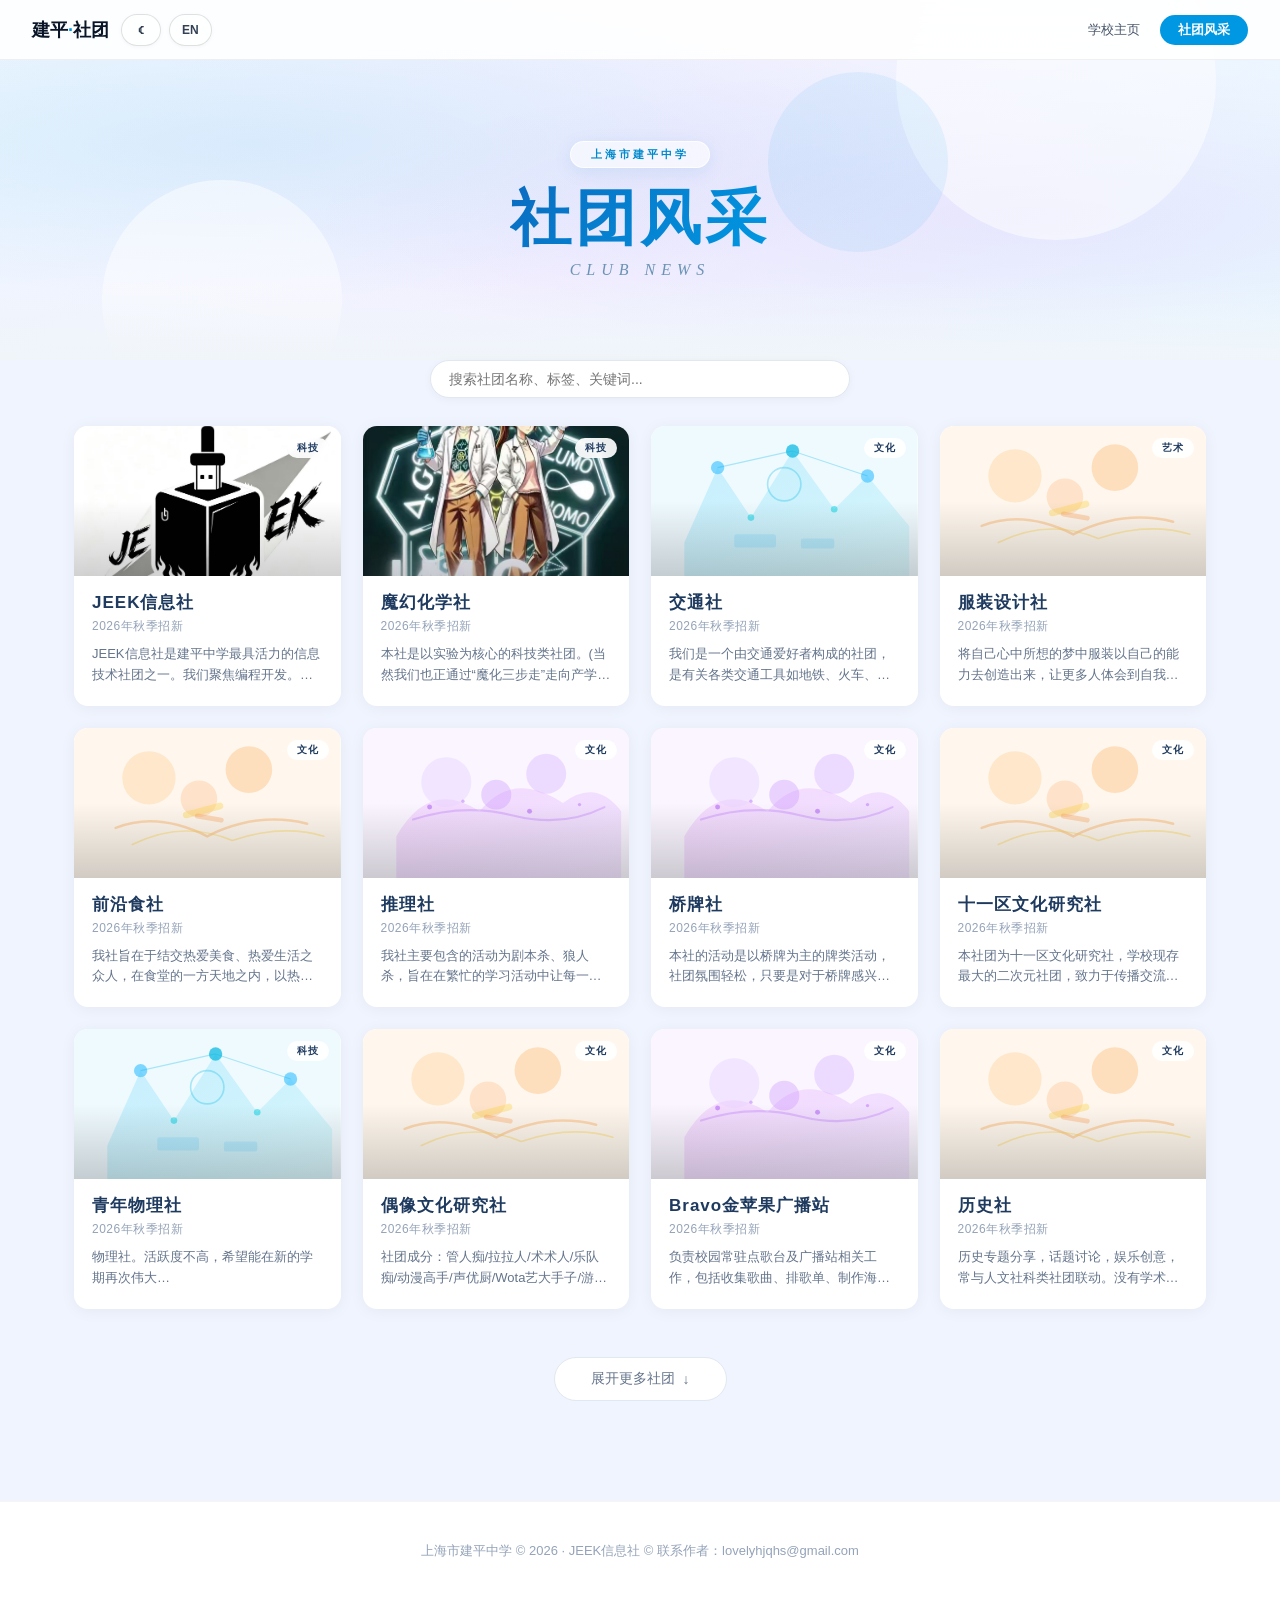
==== commit 265d5ff9: "更新页面与重定向" ====
--- a/club.html
+++ b/club.html
@@ -80,7 +80,7 @@
 .modal::-webkit-scrollbar-thumb{background:#d1d5db;border-radius:10px}
 .no-results{grid-column:1/-1;text-align:center;padding:60px 20px;color:#94a3b8}
 .modal-picture{width:100%;border-radius:12px;overflow:hidden;margin:16px 0}.modal-picture img{width:100%;display:block;border-radius:12px}.search-bar input:focus{border-color:#0098e2;box-shadow:0 0 0 3px rgba(0,152,226,.12)}</style><link rel="stylesheet" href="site-tools.css"><script>try{if(localStorage.getItem("jp-site-theme")==="dark")document.documentElement.classList.add("dark")}catch(e){}</script></head><body class="club-page">
-<nav><div class="nav-left"><a class="nav-logo" href="index.html">建平<span>·</span>社团</a><div class="site-controls"><button class="site-control" id="siteThemeBtn" type="button" title="切换日间/夜间模式">☾</button><button class="site-control" id="siteLangBtn" type="button">EN</button></div></div><div class="nav-right"><div class="nav-links"><a href="index.html" data-i18n="nav.home">学校主页</a><a href="club.html" class="btn-nav" data-i18n="nav.club">社团风采</a><a href="jpti.html">JPTI</a></div></div></nav>
+<nav><div class="nav-left"><a class="nav-logo" href="index.html">建平<span>·</span>社团</a><div class="site-controls"><button class="site-control" id="siteThemeBtn" type="button" title="切换日间/夜间模式">☾</button><button class="site-control" id="siteLangBtn" type="button">EN</button></div></div><div class="nav-right"><div class="nav-links"><a href="index.html" data-i18n="nav.home">学校主页</a><a href="club.html" class="btn-nav" data-i18n="nav.club">社团风采</a></div></div></nav>
 <section class="hero-banner"><div class="hero-shape s1"></div><div class="hero-shape s2"></div><div class="hero-shape s3"></div><div class="hero-content"><div class="hero-badge" data-i18n="index.badge">上海市建平中学</div><h1 data-i18n="nav.club">社团风采</h1><p class="hero-sub-en">CLUB NEWS</p></div></section>
 <section class="club-section"><div class="search-bar" style="max-width:420px;margin:0 auto 28px;text-align:center"><input type="text" placeholder="搜索社团名称、标签、关键词..." data-i18n="club.search" oninput="searchClubs(this.value)" style="width:100%;padding:10px 18px;border-radius:40px;border:1px solid #e2e8f0;background:#fff;font-size:14px;color:#1e293b;outline:none;font-family:inherit;box-shadow:0 2px 10px rgba(0,0,0,.04)"></div><div class="club-grid" id="clubGrid"></div><div class="load-more-wrap" id="loadMoreWrap"><button class="load-more-btn" onclick="toggleLoadMore()"><span id="loadMoreLabel" data-i18n="club.more">展开更多社团</span> <span id="loadMoreArrow">↓</span></button></div></section><footer>上海市建平中学 © 2026 · JEEK信息社  ©  联系作者：lovelyhjqhs@gmail.com</footer>
 <div class="modal-overlay" id="modalOverlay" onclick="if(event.target===this)closeModal()"><div class="modal"><button class="modal-close" onclick="closeModal()">x</button><div class="modal-scroll"><div class="modal-poster" id="modalPoster"><div class="modal-poster-content"><h2 id="modalTitle">社团名称</h2><div class="modal-tags" id="modalTags"></div></div></div><div class="modal-body-inner" id="modalBody"></div></div></div></div>
--- a/site-tools.css
+++ b/site-tools.css
@@ -526,11 +526,53 @@
 }
 
 @media (max-width:700px){
-  .nav-right{gap:8px}
+  nav{
+    flex-wrap:wrap;
+    height:auto;
+    min-height:0;
+    padding:8px 12px;
+    gap:6px 10px;
+  }
+  .nav-left{
+    width:100%;
+    justify-content:space-between;
+  }
+  .nav-logo{font-size:16px;white-space:nowrap}
+  .nav-right{width:100%;gap:8px}
   .site-controls{padding-left:0;gap:6px}
   .site-control{min-width:36px;height:30px;padding:0 9px;font-size:11px}
-  .nav-links{gap:6px}
-  .nav-links a{padding:5px 7px;font-size:12px}
-  .nav-links a:not(.btn-nav){display:none}
-  html.dark .nav-links a:not(.btn-nav){display:none}
-}
+  .nav-links{
+    width:100%;
+    display:flex;
+    gap:6px;
+    justify-content:space-between;
+  }
+  .nav-links a{
+    flex:1 1 0;
+    display:inline-flex;
+    align-items:center;
+    justify-content:center;
+    padding:7px 4px!important;
+    font-size:12px!important;
+    text-align:center;
+    white-space:nowrap;
+    border-radius:999px;
+  }
+  .nav-links a:not(.btn-nav){
+    display:inline-flex;
+    border:1px solid rgba(0,0,0,.10);
+    background:rgba(255,255,255,.5);
+    color:#475569;
+  }
+  html.dark .nav-links a:not(.btn-nav){
+    display:inline-flex;
+    border-color:rgba(255,255,255,.18);
+    background:rgba(255,255,255,.06);
+    color:#aab9cc;
+  }
+  .hero,
+  .hero-banner,
+  .start{
+    padding-top:116px!important;
+  }
+}
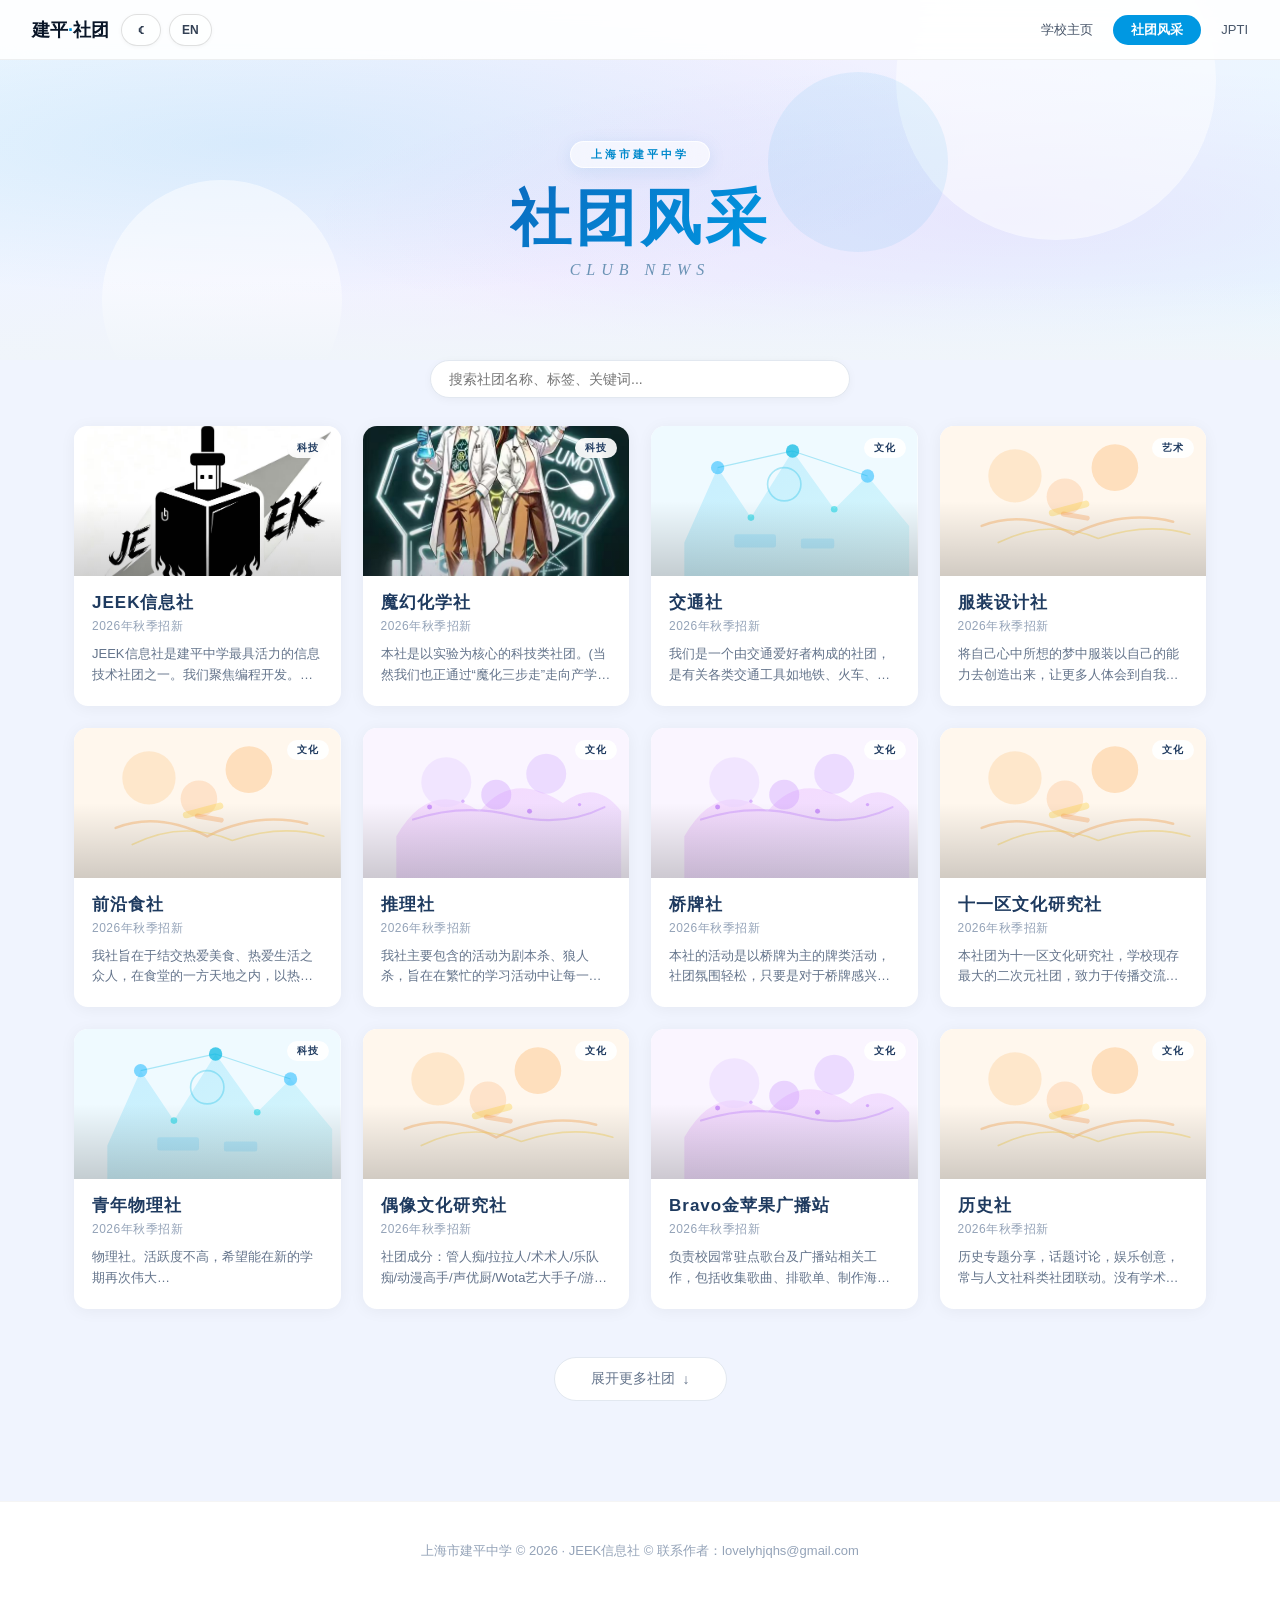
==== commit d11592b3: "更新页面与重定向" ====
--- a/club.html
+++ b/club.html
@@ -80,13 +80,13 @@
 .modal::-webkit-scrollbar-thumb{background:#d1d5db;border-radius:10px}
 .no-results{grid-column:1/-1;text-align:center;padding:60px 20px;color:#94a3b8}
 .modal-picture{width:100%;border-radius:12px;overflow:hidden;margin:16px 0}.modal-picture img{width:100%;display:block;border-radius:12px}.search-bar input:focus{border-color:#0098e2;box-shadow:0 0 0 3px rgba(0,152,226,.12)}</style><link rel="stylesheet" href="site-tools.css"><script>try{if(localStorage.getItem("jp-site-theme")==="dark")document.documentElement.classList.add("dark")}catch(e){}</script></head><body class="club-page">
-<nav><div class="nav-left"><a class="nav-logo" href="index.html">建平<span>·</span>社团</a><div class="site-controls"><button class="site-control" id="siteThemeBtn" type="button" title="切换日间/夜间模式">☾</button><button class="site-control" id="siteLangBtn" type="button">EN</button></div></div><div class="nav-right"><div class="nav-links"><a href="index.html" data-i18n="nav.home">学校主页</a><a href="club.html" class="btn-nav" data-i18n="nav.club">社团风采</a></div></div></nav>
+<nav><div class="nav-left"><a class="nav-logo" href="/">建平<span>·</span>社团</a><div class="site-controls"><button class="site-control" id="siteThemeBtn" type="button" title="切换日间/夜间模式">☾</button><button class="site-control" id="siteLangBtn" type="button">EN</button></div></div><div class="nav-right"><div class="nav-links"><a href="/" data-i18n="nav.home">学校主页</a><a href="/club" class="btn-nav" data-i18n="nav.club">社团风采</a><a href="/jpti">JPTI</a></div></div></nav>
 <section class="hero-banner"><div class="hero-shape s1"></div><div class="hero-shape s2"></div><div class="hero-shape s3"></div><div class="hero-content"><div class="hero-badge" data-i18n="index.badge">上海市建平中学</div><h1 data-i18n="nav.club">社团风采</h1><p class="hero-sub-en">CLUB NEWS</p></div></section>
 <section class="club-section"><div class="search-bar" style="max-width:420px;margin:0 auto 28px;text-align:center"><input type="text" placeholder="搜索社团名称、标签、关键词..." data-i18n="club.search" oninput="searchClubs(this.value)" style="width:100%;padding:10px 18px;border-radius:40px;border:1px solid #e2e8f0;background:#fff;font-size:14px;color:#1e293b;outline:none;font-family:inherit;box-shadow:0 2px 10px rgba(0,0,0,.04)"></div><div class="club-grid" id="clubGrid"></div><div class="load-more-wrap" id="loadMoreWrap"><button class="load-more-btn" onclick="toggleLoadMore()"><span id="loadMoreLabel" data-i18n="club.more">展开更多社团</span> <span id="loadMoreArrow">↓</span></button></div></section><footer>上海市建平中学 © 2026 · JEEK信息社  ©  联系作者：lovelyhjqhs@gmail.com</footer>
 <div class="modal-overlay" id="modalOverlay" onclick="if(event.target===this)closeModal()"><div class="modal"><button class="modal-close" onclick="closeModal()">x</button><div class="modal-scroll"><div class="modal-poster" id="modalPoster"><div class="modal-poster-content"><h2 id="modalTitle">社团名称</h2><div class="modal-tags" id="modalTags"></div></div></div><div class="modal-body-inner" id="modalBody"></div></div></div></div>
 <script src="site-tools.js"></script>
 <script>
-var allClubs = [{"id": 100, "name": "JEEK信息社", "cat": "科技", "tags": ["编程", "技术", "创意"], "desc": "JEEK信息社是建平中学最具活力的信息技术社团之一。我们聚焦编程开发。无论你是编程新手还是技术达人，都能在这里找到属于自己的舞台", "fullIntro": "JEEK信息社是建平中学最具活力的信息技术社团之一。我们聚焦编程开发。无论你是编程新手还是技术达人，都能在这里找到属于自己的舞台。", "keywords": ["编程", "技术", "创意"], "extraMsg": "来JEEK信息社打cs喵。", "svgIdx": 2, "img": "jeek1.jpg", "img2": "jeek2.jpg", "contact": "微信号：JerryButNotJenny"}, {"id": 300, "name": "魔幻化学社", "cat": "科技", "tags": ["实验", "化学", "创意"], "desc": "本社是以实验为核心的科技类社团。(当然我们也正通过“魔化三步走”走向产学研一体的综合性社团)我们在社团课上完成丰富的实验，并进行一些基于高考/竞赛的理论讲解。", "fullIntro": "本社是以实验为核心的科技类社团。(当然我们也正通过“魔化三步走”走向产学研一体的综合性社团)我们在社团课上完成丰富的实验，并进行一些基于高考/竞赛的理论讲解。", "keywords": ["实验", "化学", "创意"], "extraMsg": "【建平中学魔幻化学社三步走计划】\n第一步：在25级的努力下完成社团资金的初步积累并完成社拟，创建宣传和营销体系，积累经验。\n第二步：由26级为主力，挑选具备化学素养和实验精神的社员进行高技术含量和实验价值的课题研究；学习JTV和JPSC的经验，完善宣传和经营模式，系统培养营销人才。\n第三步：由27级开始，利用前期积累的资本和较为成熟的社团体系，着重进行高技术含量、高价值的课题，如合成特种材料等。\n【警告】本社严禁使用、制备危化品，禁止携带危化品入校！禁止将试剂带离实验楼！\n【组织架构】社团设有一名社长和两名副社长。设有研发部、实验部、营销部、宣传部。\n【化竞相关】学校有专门的化学竞赛课程，大学化学先修班主攻天原杯（奥赛），小化主攻东华杯。开学后选拔考试。\n请大家搜索关注公众号和视频号JP魔幻化学社！", "svgIdx": 2, "img": "jmc1.jpg", "img2": "jmc2.jpg"}, {"id": 15, "name": "交通社", "cat": "文化", "tags": ["交通", "摄影"], "desc": "我们是一个由交通爱好者构成的社团，是有关各类交通工具如地铁、火车、飞机、公交等的爱好类社团，有这方面兴趣爱好的同学都可以加入哦", "fullIntro": "我们是一个由交通爱好者构成的社团，是有关各类交通工具，如地铁，火车，飞机，公交等等交通工具的爱好类社团，有这方面兴趣爱好的同学都可以加入哦。", "keywords": ["交通", "摄影"], "extraMsg": "希望新生里喜欢各类交通的同学都来加入我们呀！", "svgIdx": 2, "img2": "jiaotong2.jpg", "contact": "", "contactImg": "jiaotong3.jpg"}, {"id": 2, "name": "服装设计社", "cat": "艺术", "tags": ["设计", "创意", "造型"], "desc": "将自己心中所想的梦中服装以自己的能力去创造出来，让更多人体会到自我创新设计的乐趣所在", "fullIntro": "将自己心中所想的梦中服装以自己的能力去创造出来，让更多人体会到自我创新设计的乐趣所在！", "keywords": ["设计", "创意", "造型"], "extraMsg": "emm可以让将自己的梦想变为现实的社团！", "svgIdx": 1}, {"id": 200, "name": "前沿食社", "cat": "文化", "tags": ["美食", "生活", "创意"], "desc": "我社旨在于结交热爱美食、热爱生活之众人，在食堂的一方天地之内，以热爱为笔墨，写下关于美食的篇章", "fullIntro": "我社旨在于结交热爱美食、热爱生活之众人，在食堂的一方天地之内，以热爱为笔墨，写下关于美食的篇章。在过去，我们开展了包括但不限于港式奶茶、虾饼、水果酸奶碗、椰奶芒果西米露、法式可丽饼和黄油饼干等美食的制作，受到了校内师生广泛好评！在和食堂的联动中，我们创新制作方式，美食种类愈发丰富，在各大校园活动中不断展现着身影。在自由包容宽松的社团氛围里，一切想法都被鼓励与支持！我们志在结交建平所有“老吃家”，以食会友，何其有趣！", "keywords": ["美食", "生活", "创意"], "extraMsg": "诚邀大家加入建平中学前沿食社！和我们一起交朋友，一起吃，一起玩，一起做有专业素养的老吃家！", "svgIdx": 1}, {"id": 16, "name": "推理社", "cat": "文化", "tags": ["剧本杀", "推理", "社交"], "desc": "我社主要包含的活动为剧本杀、狼人杀，旨在在繁忙的学习活动中让每一位社员收获放松的身心以及脑力推理的珍贵体验", "fullIntro": "我社主要包含的活动为剧本杀、狼人杀，旨在在繁忙的学习活动中让每一位社员收获放松的身心以及脑力推理的珍贵体验。", "keywords": ["剧本杀", "推理", "社交"], "extraMsg": "", "svgIdx": 0, "contact": "手机号：18321376393\n微信号：Foreverfree_67", "img2": "tuili2.jpg"}, {"id": 6, "name": "桥牌社", "cat": "文化", "tags": ["桥牌", "推理"], "desc": "本社的活动是以桥牌为主的牌类活动，社团氛围轻松，只要是对于桥牌感兴趣的同学，我们都很欢迎", "fullIntro": "本社的活动是以桥牌为主的牌类活动，社团氛围轻松，只要是对于桥牌感兴趣的同学，我们都很欢迎。", "keywords": ["桥牌", "推理"], "extraMsg": "暂无", "svgIdx": 0}, {"id": 5, "name": "十一区文化研究社", "cat": "文化", "tags": ["二次元", "ACG", "展演"], "desc": "本社团为十一区文化研究社，学校现存最大的二次元社团，致力于传播交流ACG文化，分享快乐，创造愉悦的高中生活", "fullIntro": "本社团为十一区文化研究社，学校现存最大的二次元社团，欢迎加入十一区文化研究社！人要有梦想，就要创造能够持续去追逐梦想的环境。这也属于努力追梦的范畴内，我们致力于传播交流ACG文化，分享快乐，创造愉悦的高中生活！", "keywords": ["二次元", "ACG", "展演"], "extraMsg": "", "svgIdx": 1}, {"id": 14, "name": "青年物理社", "cat": "科技", "tags": ["物理", "实验", "学术"], "desc": "物理社。活跃度不高，希望能在新的学期再次伟大", "fullIntro": "物理社。活跃度不高，希望能在新的学期再次伟大。", "keywords": ["物理", "实验", "学术"], "extraMsg": "", "svgIdx": 2}, {"id": 4, "name": "偶像文化研究社", "cat": "文化", "tags": ["偶像", "ACG", "音乐"], "desc": "社团成分：管人痴/拉拉人/术术人/乐队痴/动漫高手/声优厨/Wota艺大手子/游戏痴/偶像痴。社团活动：漫画屋/猜歌会/Wota艺教学/年度总结/动画游戏吐槽/Vocaloid&UTAU等。只要怀着对ACG文化的热爱，这里一定会让你收获许多欢乐！", "fullIntro": "社团成分：管人痴/拉拉人/术术人/乐队痴/动漫高手/声优厨/Wota艺大手子/游戏痴/偶像痴。社团活动：漫画屋/猜歌会/Wota艺教学/年度总结/动画游戏吐槽/Vocaloid&UTAU等。只要怀着对ACG文化的热爱，这里一定会让你收获许多欢乐！", "keywords": ["偶像", "ACG", "音乐"], "extraMsg": "看看偶研喵，看看偶研谢谢喵（不入社，只入群也可以喵）", "svgIdx": 1, "img2": "oy2.jpg", "contact": "微信号：Moonbase_0777"}, {"id": 1, "name": "Bravo金苹果广播站", "cat": "文化", "tags": ["广播", "音乐", "服务"], "desc": "负责校园常驻点歌台及广播站相关工作，包括收集歌曲、排歌单、制作海报、发布公众号等，除放歌外其余工作皆在线上完成", "fullIntro": "【Bravo金苹果广播站】招新啦！Bravo的工作：负责校园常驻点歌台及广播站相关工作，包括但不限于：收集歌曲、排歌单、制作海报、发布公众号……Bravo的优势：1.除放歌外其余工作皆在线上完成，不占用校内社团时间，你可以加入其他任何你想参加的社团！2.可以负责编排每周的歌单！3.等你来发掘……！期待每一位有责任心的同学加入Bravo！有广播站工作经验、公众号排版经验、海报制作经验的同学优先！Bravo金苹果广播站欢迎大家！Bravo！", "keywords": ["广播", "音乐", "服务"], "extraMsg": "热烈欢迎所有爱建平、有责任心、富有创造力的同学和我们携手一起，搭建更美好的明天！", "svgIdx": 0}, {"id": 7, "name": "历史社", "cat": "文化", "tags": ["历史", "人文", "社交"], "desc": "历史专题分享，话题讨论，娱乐创意，常与人文社科类社团联动。没有学术压力，也没有功利学习，只要你对历史感兴趣就欢迎加入", "fullIntro": "社团内容：历史专题分享，话题讨论，娱乐创意，常与人文社科类社团联动。活动周期：每周半小时无压力。成员介绍：人少而精的熟人社会，友善且有趣，欢迎交友。成分覆盖所有中国古代史、世界史、近代史。有史同与国拟成分！概括：这里没有学术压力，也没有功利学习，只要你对历史感兴趣，无论是娱乐玩梗，或是有所耳闻，都欢迎加入历史社，一起深挖历史学科的魅力与底蕴，敬热爱，敬自由！", "keywords": ["历史", "人文", "社交"], "extraMsg": "考试周可集体复习包过！时间不与第一社团冲突，可挂名赚学分（一人可报三社团）。特邀年级最受欢迎历史老师随机刷新！无需缴纳社费，送周边，有食物不定期掉落！", "svgIdx": 1, "img2": "lishi2.jpg", "contact": "微信号：wyl282959417", "contactImg": "lishi3.jpg"}, {"id": 8, "name": "社会学社", "cat": "文化", "tags": ["思辨", "人文"], "desc": "一个看见社会，研究社会的社团", "fullIntro": "一个看见社会，研究社会的社团", "keywords": ["思辨", "人文"], "extraMsg": "我们永远从实际的现象出发，不去谈一切没有实际架构的飘渺理论。我们质疑一切理所应当，一切观点都能在这个舞台上呈现。", "svgIdx": 2, "img2": "shx2.jpg", "contact": "微信号：xiaoran091231"}, {"id": 400, "name": "武术社", "cat": "体育", "tags": ["体育", "比赛", "展演"], "desc": "武术社成立于2023年，是一个仅两岁的新兴社团。在武术的基础上，我们展开展演、比赛、课堂等等一系列多彩的活动。", "fullIntro": "武术社成立于2023年，是一个仅两岁的新兴社团。在武术的基础上，我们展开展演、比赛、课堂等等一系列多彩的活动。活动时间：每周周三4s课（最后两节课）+每周五放学后一个半小时（周五是拓展提高课堂，可根据自己安排选择是否参与，不计入考勤）。活动内容：教学各种中国武术，如剑术、刀术、南拳、迷踪拳等等，会为没有接触过中国武术的你打开新世界大门。社团亮点：武术社是一个非常综合的社团，重大活动包括校内、校外表演、校外比赛等。在即将到来的新学期，武术社将加盟930大舞台演出，参与国际部迎新汇演等。", "keywords": ["体育", "比赛", "展演"], "extraMsg": "新生同学们看过来！武术社活动包含演出、训练、社交账号运营、公众号推文投稿、周边设计制作售卖，你的任何特长在这里一定有用武之地！武术社是一个温暖的集体，我们会用给社员过生日、互相指导动作、交流武术见解等方式让你感到参与感和归属感。", "svgIdx": 3}, {"id": 500, "name": "JFM同花魔术社", "cat": "文化", "tags": ["魔术", "创意"], "desc": "恭喜你找到了一个会魔法的社团！在这里，无论是魔术高手还是新手小白，我们一起学习技巧，讨论流程，学会表演的风范以及临场应变的能力。", "fullIntro": "恭喜你找到了一个会魔法的社团！在这里，无论是魔术高手还是新手小白，我们会一起学习技巧，讨论流程，学会表演的风范以及临场应变的能力。我们不仅仅局限于纸牌，大型舞台魔术一样是我们的探讨对象，除了平常和朋友耍帅之外，我们会有机会在舞台上展现魔术的风采。如果你对魔术感兴趣，加入我们，我们会给你展现一个全新的世界！", "keywords": ["魔术", "创意"], "extraMsg": "一双手，一副牌，一个舞台，一个奇迹。什么？你说你没有手？没关系，只要给你演过我们都会教，只要教过你保证都能会。不要998，不要798，啥都不用给，魔术技巧带回家！", "svgIdx": 0}, {"id": 600, "name": "学生公司", "cat": "文化", "tags": ["创意", "设计", "金融"], "desc": "建平学生公司由社长、副社长、六部门部长组成总负责人团队，下设市场、财务、宣联、设计、秘书、运营六大职能部门，开展各类校园实践经营活动。", "fullIntro": "建平学生公司由社长、副社长、六部门部长组成总负责人团队，统筹整体运营、制定发展规划，掌握重大事务决策权。公司下设市场、财务、宣联、设计、秘书、运营六大职能部门：市场部负责线下销售与售后仓储；财务部统筹账务统计与收支上报；宣联部负责内外宣传与外联对接；设计部承接文创、海报创作；秘书部整理会议、公众号文稿；运营部对接货源、管理物料与线上程序开发。各部门协同配合，秉持协作共进、创新发展、服务同学、传递价值的宗旨开展各类校园实践经营活动。", "keywords": ["创意", "设计", "金融"], "extraMsg": "", "svgIdx": 1, "img2": "gongsi2.jpg", "contact": "微信号：Felicity-6567", "contactImg": "gongsi3.jpg"}, {"id": 700, "name": "舞蹈团", "cat": "艺术", "tags": ["体育", "比赛", "艺术"], "desc": "hello呀新高一们！想不想加入舞蹈团呢？有没有舞蹈基础都可以哦~专业老师教学，表演机会多多！周五下午训练，坚持到学期末就是两个学分等着你！", "fullIntro": "hello呀新高一们！想不想加入舞蹈团呢？有没有舞蹈基础都可以哦~专业老师教学，表演机会多多！周五下午训练，意味着周三4S时间也是可以选别的社团课的呢（可能有些社团会撞时间，最好提前沟通）。坚持到学期末就是两个学分等着你！还有比赛的机会哦（拿奖了可以进综评！）不要犹豫啦，快加入我们吧！", "keywords": ["体育", "比赛", "艺术"], "extraMsg": "来来来都来！！！", "svgIdx": 0}, {"id": 810, "name": "OCC 定向越野社", "cat": "文化", "tags": ["体育", "比赛"], "desc": "本社团由体育组田来老师指导，主要提升身体素质与协作能力，积极参与各级比赛并屡获佳绩。", "fullIntro": "本社团由体育组田来老师指导，主要提升身体素质与协作能力，积极参与各级比赛并屡获佳绩。", "keywords": ["体育", "比赛"], "extraMsg": "本社社员同时作为学校运动队队员，拥有双倍学分。", "svgIdx": 3, "img2": "yueye2.jpg", "contact": "", "contactImg": "yueye3.jpg"}, {"id": 802, "name": "BR 生物社", "cat": "文化", "tags": ["生物", "实验"], "desc": "BR生物社创立于2010年，是专注生命科学探索的校园学术社团，秉持“实践促探究，学科融生活”的核心理念，为热爱生物的学子搭建实践与探究平台。", "fullIntro": "BR生物社创立于2010年，是专注生命科学探索的校园学术社团，面向全体高一、高二同学开放招募，始终秉持“实践促探究，学科融生活”的核心理念，为热爱生物的学子搭建实践与探究平台。社团活动时间固定于每周三两节4S课，在致真楼205生化实验室开展多样化特色活动。日常包含户外生物自然观察、昆虫标本制作课程、显微镜细胞观测、生化检测实验等。十余年来，社团以趣味实验、自然调研、标本创作丰富课余生活，让同学们跳出课本，真切感知生命魅力。无论有无生物基础，只要心怀对自然与生命的好奇，都可以加入我们。", "keywords": ["生物", "实验"], "extraMsg": "如果你厌倦了书本上枯燥的理论，渴望亲手触摸鲜活的生命世界，这里便是最合适的去处。每周三我们都会在生化实验室开展活动：走进校园观察动植物、亲手制作蝴蝶昆虫标本、用显微镜窥探细胞奥秘，还能参与各类生化小实验。不必担心自己生物基础薄弱，社团里学长学姐都会耐心指导。期待怀揣好奇心的你加入我们，一同奔赴浪漫的生命探索旅程！", "svgIdx": 2, "img2": "shengwu2.jpg", "contact": "", "contactImg": "shengwu3.jpg"}, {"id": 803, "name": "CSA 健美操社", "cat": "文化", "tags": ["体育", "比赛"], "desc": "CSA健美操社是建平最具代表性的老牌社团之一，长期活跃于运动会开幕式、市级区级健美操大赛及乐动体育活动等舞台，凭借出色的团队协作与扎实的训练功底，屡获殊荣。", "fullIntro": "CSA健美操社是建平最具代表性的老牌社团之一，长期活跃于运动会开幕式、市级区级健美操大赛及乐动体育活动等舞台，凭借出色的团队协作与扎实的训练功底，屡获殊荣。今年7月，我们刚刚斩获市级比赛一金一铜，下半年仍有众多参赛机会，后续还会发放奖学金。（进健美操社学长学姐会手把手教会你获得飞翔的能力。）", "keywords": ["体育", "比赛"], "extraMsg": "", "svgIdx": 3, "img2": "csa2.jpg", "contact": "", "contactImg": "csa3.jpg"}, {"id": 820, "name": "篮球社", "cat": "文化", "tags": ["体育", "社交"], "desc": "操场上打篮球", "fullIntro": "操场上打篮球", "keywords": ["体育", "社交"], "extraMsg": "", "svgIdx": 3, "img2": "lanqiu2.jpg", "contact": "", "contactImg": "lanqiu3.jpg"}, {"id": 821, "name": "模拟联合国社", "cat": "文化", "tags": ["人文", "社交", "比赛"], "desc": "建平中学模拟联合国社团成立于2005年，是上海市具有较高影响力的中学生模联社团之一。社团长期专注于国际议题研究与模拟联合国实践，凭借扎实的学术实力与出色的会议表现，在各类赛事中屡获佳绩。", "fullIntro": "建平中学模拟联合国社团成立于2005年，是上海市具有较高影响力的中学生模联社团之一。社团长期专注于国际议题研究与模拟联合国实践，凭借扎实的学术实力与出色的会议表现，在各类赛事中屡获佳绩。加入建平模联，你将与志同道合的伙伴一起探索世界、锻炼表达、提升思辨能力，在交流与碰撞中收获成长。", "keywords": ["人文", "社交", "比赛"], "extraMsg": "模联并不是一个轻松的社团。它需要知识储备，也需要在思考与表达之间不断磨炼。但在一次次会议与讨论中，你会逐渐理解世界如何运转，权力如何平衡。你会发现，那些看似遥远的国际议题，其实都源于普通人的选择；所谓权威，也只是被赋予责任的人。希望在JPMUN，你能探索世界，也找到更好的自己。", "svgIdx": 2, "img2": "molian2.jpg", "contact": "微信号：Alice10011202"}, {"id": 829, "name": "挹芬剧社", "cat": "文化", "tags": ["创意", "比赛", "展演", "文学"], "desc": "挹芬剧社是建平中学优秀社团，诞生于二十一世纪二十年代，曾斩获2024“东方美育联盟”年终盛典优秀展演作品奖。剧社多次登上建平中学930大舞台、上海市校园戏剧节以及东方艺术中心开展展演。", "fullIntro": "挹芬剧社是建平中学优秀社团，诞生于二十一世纪二十年代，曾斩获2024“东方美育联盟”年终盛典优秀展演作品奖。剧社多次登上建平中学930大舞台、第三届上海市校园戏剧节以及东方艺术中心开展展演。社团拥有专属活动场地、专项经费，还有专业导师提供指导，氛围自由融洽。无论是向往台前表演，还是钟情导演、编剧、灯光、音效等幕后工作，我们都热忱欢迎你的到来，一同探索戏剧蕴藏的无限可能。", "keywords": ["创意", "比赛", "展演", "文学"], "extraMsg": "挹芬剧社如同温暖热忱的大家庭。戏剧不只依靠台前演员，导演、策划、编剧以及所有热爱剧本与表演的幕后伙伴，都是剧目不可或缺的一部分。今年我们计划为930大舞台筹备喜剧剧目，新社员可以直接参与喜剧的编排与演出，期待怀揣热爱的你加入我们！", "svgIdx": 0, "img2": "yifen2.jpg", "contact": "微信号：lmxxxxx20090831", "contactImg": "yifen3.jpg"}, {"id": 830, "name": "园艺・自然社", "cat": "文化", "tags": ["自然", "创意"], "desc": "园艺·自然社成立于2024年9月，是一个在泥土与绿叶之间，呼吸、耕耘的社团。每周五放学后的一次次播种、栽培，我们在泥土中开启一段段与植物的故事。", "fullIntro": "园艺·自然社成立于2024年9月，是一个在泥土与绿叶之间，呼吸、耕耘的社团。每周五放学后的一次次播种、栽培，我们在泥土中开启一段段与植物的故事。我们压制植物标本，制作了《建平草木集》。我们还积极参与社团文化节，售卖与竹汐文学社、学生公司联名的明信片《建平花间集》、百日菊盆栽，开展连线小游戏，获胜者可以得到精心制作的植物标本书签。在一株株植物的栽种与守护中，社员学会了尊重每一寸生命的成长节奏，也更深刻地体会到尊重自然、尊重生命的意义。", "keywords": ["自然", "创意"], "extraMsg": "欢迎加入园艺·自然社！这里是i人的天堂，也欢迎e人的加入！园艺在艺术栽培之外还不可避免地需要体力劳动，所以园艺社急需男生的加入！如果你热爱莳花弄草、内向拥有自己的小世界、懂得园艺知识，那就快来加入我们吧！", "svgIdx": 1, "img2": "yuanyi2.jpg", "contact": "微信号：wxid_97qmdtf23y2112", "contactImg": "yuanyi3.jpg"}, {"id": 832, "name": "竹汐文学社", "cat": "文化", "tags": ["文学", "创意"], "desc": "这里是竹汐文学社，一个由热爱文学的同学们组成的团体。我们欢迎一切对文学有兴趣的Jper加入。", "fullIntro": "这里是竹汐文学社，一个由热爱文学的同学们组成的团体。我们欢迎一切对文学有兴趣的Jper加入。日常的社团课氛围自由，内容有趣；在各大活动（例如930社团专场、义卖、社团文化节）积极参与和准备，你永远不会在竹汐感到无聊，因为我们就是世上最最最好的社团之一！", "keywords": ["文学", "创意"], "extraMsg": "我们真的有很多惊喜活动，但这里真的不可以透露哦……", "svgIdx": 1, "img2": "zhuxi2.jpg", "contact": "", "contactImg": "zhuxi3.jpg"}, {"id": 800, "name": "04论坛社", "cat": "文化", "tags": ["文学", "创意", "比赛", "社交"], "desc": "04论坛社，即上海市建平中学辩论队，已有建社三十周年的历史，现位列国际中学生华语辩论排行榜全球第四。全队在教练皓叔的带队深耕之下，始终谦逊敬畏每一场赛场交锋。", "fullIntro": "04论坛社，即上海市建平中学辩论队，已有建社三十周年的历史，现位列国际中学生华语辩论排行榜全球第四。全队在教练皓叔的带队深耕之下，始终谦逊敬畏每一场赛场交锋，以踏实思辨打磨硬实力，在漫长岁月里沉淀出独属于建平的底色与风骨。社团薪火绵长，前辈星光赓续不绝。这里走出两位复旦大学新国辩冠军主力、清华大学辩论队创始人，历届优秀社员皆成长为复旦、交大、华师大、上外等一众知名高校的校辩论队核心骨干。数年来奔赴国内外各大比赛，队伍曾两度问鼎华语辩论世界杯高中组，斩获南海杯、鸿鹄杯赛事冠军，于亚洲杯、惟言杯、四海杯等顶级赛事收获多项重磅亚季殊荣。三十载春秋步履不停，追光之心从未消减。这份热忱，便是04始终信奉的信条：Never underestimate the heart of a champion", "keywords": ["文学", "创意", "比赛", "社交"], "extraMsg": "欢迎大家看看04！目前是世界第四辩论队：）来04打多多多多多的比赛、见知名辩手/评委、分蛋糕、去龙华寺团建祈福、寒暑假去外地比赛、凌晨备赛、玩桌游、930打表演赛……而且，04还和99%社团活动时间都不冲突！名单是直接白名单导入还不需要抢社团！还有双倍学分！今年正好是建社30周年，快加入我们解锁大型活动～！（无需过往辩论经历，觉得自己擅长表达/喜欢说话/思维敏捷/喜欢上价值……都可以来试试！04非常非常欢迎大家的加入）", "svgIdx": 2, "img2": "042.jpg", "contact": "微信号：CountingStars_love12", "contactImg": "043.jpg"}, {"id": 801, "name": "空白blank社", "cat": "文化", "tags": ["宝藏", "交友", "被看到", "聊天", "游戏", "狼人杀", "海龟汤"], "desc": "发展面非常广的社团，主要是社员间玩游戏、聊天促进感情，是个人少的冷门宝藏社团。重点在于让每个社员感觉被看到、有参与。平时可能会玩海龟汤、狼人杀一类的游戏，还有其他桌游，社长不定期投喂吃的。", "fullIntro": "发展面非常广的社团，主要是社员间玩游戏、聊天促进感情，是个人少的冷门宝藏社团。重点在于让每个社员感觉被看到、有参与。平时可能会玩海龟汤、狼人杀一类的游戏，还有其他桌游，社长不定期投喂吃的。", "keywords": ["游戏", "狼人杀", "海龟汤", "桌游", "聊天", "交友", "宝藏"], "extraMsg": "来玩！", "svgIdx": 0}, {"id": 804, "name": "F1 社", "cat": "文化", "tags": [], "desc": "本社团面向广大赛车爱好者，主攻F1赛事的理解与线上交流，氛围休闲，新入坑选手与老资历并存。在这里，你可以发表对赛车的一切见解。", "fullIntro": "本社团面向广大赛车爱好者，主攻F1赛事的理解与线上交流，休赛期也有F1纪录片或历年经典比赛品鉴，社团整体氛围比较休闲，新入坑选手与老资历并存。在这里，你可以发表对赛车的一切见解。", "keywords": [], "extraMsg": "以F1社为基地，积极发展赛车文化在校园里的传播，寻找更多志趣相投的人。", "svgIdx": 0}, {"id": 805, "name": "GPSL 金菠萝街舞社", "cat": "文化", "tags": [], "desc": "一方以舞步丈量青春、用热爱定义自我的舞台。深耕Hip-hop、JAZZ等多元舞种，在风格的碰撞与融合中探寻无限可能，收获舞台、伙伴与为热爱全力以赴的滚烫记忆。", "fullIntro": "一方以舞步丈量青春、用热爱定义自我的舞台。我们深耕Hip-hop、JAZZ等多元舞种，在风格的碰撞与融合中，探寻无限可能。在这里，你将收获的不仅是建平大大小小舞台的表演机会，更是一群志同道合的伙伴，以及为热爱全力以赴的滚烫记忆。", "keywords": [], "extraMsg": "因热爱而相聚，因起舞而闪耀。愿GPSL成为你青春最温暖的归处，让每一个跃动的灵魂，都能在这里寻得纯粹的欢乐！", "svgIdx": 0}, {"id": 806, "name": "JBS 原创游戏社", "cat": "文化", "tags": [], "desc": "", "fullIntro": "", "keywords": [], "extraMsg": "", "svgIdx": 0}, {"id": 807, "name": "JPE 经济社", "cat": "文化", "tags": [], "desc": "", "fullIntro": "", "keywords": [], "extraMsg": "", "svgIdx": 0}, {"id": 808, "name": "JPGEO 地学社", "cat": "文化", "tags": ["测绘", "勘探", "地质", "气象", "天文", "地貌", "岩石", "矿物", "自然", "探索"], "desc": "JPGEO地学社是建平中学优秀社团，汇聚了一群对地球科学怀有热忱与好奇的探索者。从岩石矿物辨识到地质现象解读，从气象观测到天文探索，用脚步丈量大地，用双眼仰望星空。", "fullIntro": "JPGEO地学社是建平中学优秀社团，汇聚了一群对地球科学怀有热忱与好奇的探索者。社团曾参与930社团专场、学雷锋义演义卖、社团文化节等校园大型活动，并获评优秀社团称号。从岩石矿物的辨识到地质现象的解读，从气象观测到天文探索，我们用脚步丈量大地，用双眼仰望星空。社团活动兼具学术深度与趣味体验，无论你是痴迷于山川地貌的地理迷，还是对自然奥秘充满好奇的探索家，这里都有属于你的一方天地。我们热忱欢迎每一位心怀热爱的你加入，一同解锁地球的无穷密码。", "keywords": [], "extraMsg": "JPGEO地学社是一个充满好奇心与探索精神的大家庭。地球科学不只停留在课本与试卷上，每一次野外考察、每一场实验观测、每一回头脑风暴，都是我们走近自然、理解世界的独特方式。今年我们将继续开展丰富多样的社团活动。期待怀揣热爱的你加入我们，一起探索脚下这片土地的无尽奥秘！", "svgIdx": 0}, {"id": 809, "name": "JRC 机器人社", "cat": "文化", "tags": [], "desc": "", "fullIntro": "", "keywords": [], "extraMsg": "", "svgIdx": 0}, {"id": 811, "name": "SSS 配音社", "cat": "文化", "tags": [], "desc": "", "fullIntro": "", "keywords": [], "extraMsg": "", "svgIdx": 0}, {"id": 812, "name": "VOJP 阿卡贝拉社", "cat": "文化", "tags": [], "desc": "", "fullIntro": "", "keywords": [], "extraMsg": "", "svgIdx": 0}, {"id": 813, "name": "钢琴西乐社", "cat": "文化", "tags": [], "desc": "", "fullIntro": "", "keywords": [], "extraMsg": "", "svgIdx": 0}, {"id": 814, "name": "即兴造物社", "cat": "文化", "tags": [], "desc": "即兴造物社成立于2026年3月，走工程实践与人文创意双向融合的发展路线，秉持“心中所想，就要实现”的宗旨，鼓励放开思路、大胆试错。", "fullIntro": "即兴造物社成立于2026年3月，是一支朝气蓬勃的新生社团。虽然社团尚且年轻，但我们已经搭建起完整的活动框架，形成了轻松包容的活动氛围，没有刻板的要求与压力，鼓励大家放开思路、大胆试错，不必害怕想法不成熟或是作品不完美。\n我们跳出单一的社团定位，走工程实践与人文创意双向融合的发展路线，不只是纯粹的理科搭建社团，也不是单纯的文艺手作社团。在工程板块，我们围绕DI目的地想象赛事开展训练，进行桥梁、弹珠传动轨道、承重高塔等结构搭建，探索力学原理，锻炼临场解题、团队协作的能力；在人文创意板块，我们开设钩织手作、即兴剧本创作、舞台表演等活动，用手工与表达释放想象力，为造物赋予温度。\n理性搭建骨架，感性注入灵魂。在这里，无论你擅长理科构思，还是热爱文艺创作，都能找到属于自己的一方天地。我们秉持“心中所想，就要实现”的宗旨，希望每一位社员都能跳出应试思维的桎梏，把脑海里天马行空的构想，亲手变为看得见、摸得着的实物。", "keywords": [], "extraMsg": "愿你在这里挣脱固有答案的束缚，以工程的理性构筑支撑，以人文的想象丰盈内核。不必畏惧试错，不必苛求完美。保持好奇，大胆创造，让每一个奇思妙想都拥有落地生根的机会，在动手造物的过程中，看见自己创意的无限潜能。", "svgIdx": 0}, {"id": 815, "name": "坚决不做马斯狗社", "cat": "文化", "tags": [], "desc": "", "fullIntro": "", "keywords": [], "extraMsg": "", "svgIdx": 0}, {"id": 816, "name": "建平电影社", "cat": "文化", "tags": [], "desc": "", "fullIntro": "", "keywords": [], "extraMsg": "", "svgIdx": 0}, {"id": 817, "name": "建平乒协", "cat": "文化", "tags": [], "desc": "建平乒协汇聚了一群热爱乒乓球的同学。无论球技如何，只要心怀感兴趣都欢迎加入，银球跃动、挥拍逐热，在小球的旋转里找到热爱。", "fullIntro": "建平乒协汇聚了一群热爱乒乓球的同学。无论球技如何，只要心怀感兴趣，都欢迎加入我们。银球跃动，挥拍逐热，建平乒协的每一位社员，都能在小球的旋转里找到热爱。平日里我们和水平相近的伙伴一同训练、切磋球技，在伙伴的陪伴中收获成长，在切磋之中精进球技，释放压力。表现突出、尤为热爱的同学可以选拔进入校乒乓球队，并肩协作，代表学校外出参赛。在这里不仅能够磨炼球技、强健体魄，还可以结识意气相投的伙伴，找到合拍的球搭子。秉持“球不落地，永不放弃”的精神，我们期待与你相遇！", "keywords": [], "extraMsg": "愿大家在这里尽情挥洒活力，提升球技，收获伙伴，真切感受乒乓球带来的乐趣。会有极其热情的毕业学长随机掉落，与大家交流切磋哦。愿同学们在球台前学会专注，在输赢之中懂得从容，怀揣这份热爱奔赴每一回合。建平乒协，因你而转。", "svgIdx": 0}, {"id": 818, "name": "建平围棋社 JPGO", "cat": "文化", "tags": [], "desc": "", "fullIntro": "", "keywords": [], "extraMsg": "", "svgIdx": 0}, {"id": 819, "name": "建平羽协", "cat": "文化", "tags": [], "desc": "", "fullIntro": "", "keywords": [], "extraMsg": "", "svgIdx": 0}, {"id": 822, "name": "魔方社", "cat": "文化", "tags": [], "desc": "", "fullIntro": "", "keywords": [], "extraMsg": "", "svgIdx": 0}, {"id": 823, "name": "欧美音乐社", "cat": "文化", "tags": [], "desc": "", "fullIntro": "", "keywords": [], "extraMsg": "", "svgIdx": 0}, {"id": 824, "name": "排球社", "cat": "文化", "tags": [], "desc": "专业老师与热心学长学姐手把手指导，新手小白放心加入；区赛成绩优异，社团校队一家亲，氛围互助快乐。", "fullIntro": "要学排球哪家强？排球社团是大王。专业老师热心学长学姐手把手指导。\n新手小白放心加，从零开始也能顶呱呱。\n校外比赛哪家强？排球社团是大王。区赛成绩优异，世赛友谊赛机会多多。\n社团校队是一家，上场展示暴力大扣杀。\n社团氛围哪家强？排球社团是大王。社团成员互帮互助，杜绝球场压力怪。\n每次活动乐哈哈，不打尽兴绝对不回家。", "keywords": [], "extraMsg": "欢迎加入建平中学排球社", "svgIdx": 0}, {"id": 825, "name": "轻音社", "cat": "文化", "tags": [], "desc": "", "fullIntro": "", "keywords": [], "extraMsg": "", "svgIdx": 0}, {"id": 826, "name": "沙盘模型社", "cat": "文化", "tags": [], "desc": "方寸沙盘，装得下整座城市与星海。聚焦机械、建筑、科幻等多元题材，从绘图、切割到造景组装，把脑中的空间想象变成看得见的实体。", "fullIntro": "方寸沙盘，装得下整座城市与星海。沙盘模型社聚焦机械、建筑、科幻等多元题材，从绘图、切割到造景组装，把脑中的空间想象变成看得见的实体。\n这里不卷理论，只拼手感与耐心——在板材、胶水与灯带之间，磨的是匠心，练的是空间思维与审美。", "keywords": [], "extraMsg": "愿你在建平的课表里留一块给慢工：一刀一锉，搭起自己想去的远方；一沙一世界，手中微缩，眼里全尺寸。来沙盘模型社，把少年气落成具体形状。", "svgIdx": 0}, {"id": 827, "name": "陶艺社", "cat": "文化", "tags": [], "desc": "", "fullIntro": "", "keywords": [], "extraMsg": "", "svgIdx": 0}, {"id": 828, "name": "心连心社", "cat": "文化", "tags": [], "desc": "", "fullIntro": "", "keywords": [], "extraMsg": "", "svgIdx": 0}, {"id": 831, "name": "哲学社", "cat": "文化", "tags": [], "desc": "", "fullIntro": "", "keywords": [], "extraMsg": "", "svgIdx": 0}, {"id": 833, "name": "足球社", "cat": "文化", "tags": [], "desc": "", "fullIntro": "", "keywords": [], "extraMsg": "", "svgIdx": 0}, {"id": 834, "name": "JTV", "cat": "文化", "tags": [], "desc": "金苹果电视台（JTV）是完全由学生自主管理的校园电视台，始建于1991年，致力于记录校园精彩瞬间、开发原创节目，并宣传建平的育人目标与校园气质。", "fullIntro": "金苹果电视台（简称JTV）是完全由学生自主管理的校园电视台。JTV始建于1991年，于2007年翻开了全新的篇章，在原有的学生媒体框架基础上成立了学生社团。转眼这个大家庭已经一起走过了风雨十余载，创作出了许多优秀的作品。每一位成员都独一无二，但共通的是我们对于JTV的热爱。我们致力于记录学校活动中每一刻的精彩瞬间，也努力开发属于我们自己的节目与作品。JTV与媒体部的合并也使得我们拥有了更多观众。宣传建平的育人目标、对外宣传我校的气质与魅力也成为了我们的使命。", "keywords": [], "extraMsg": "我们在JTV见！", "svgIdx": 0}, {"id": 835, "name": "编辑部", "cat": "文化", "tags": [], "desc": "上到930、南京行，下到值周、专访，团委编辑部始终处在学校热点第一线，用文字记录美好，用语言描述荣耀。《金苹果报》《萃意》《JP SCIENCE》与团委公众号皆出自团委编辑部之手。", "fullIntro": "上到930、南京行，下到值周、专访，团委编辑部始终处在学校热点第一线，用文字记录美好，用语言描述荣耀。“家”喻“户”晓的《金苹果报》《萃意》与《JP SCIENCE》，打开微信便一眼可见的团委公众号，皆是出自团委编辑部之手。\n进团委编辑部一定要妙笔生花吗？大错特错！在这里，你可以有机会与校园风云人物一对一对话，也可以为校杂志筛选文章，又或是简单写一篇新闻稿。在这里，没有你不能，只有你喜欢，你选择，你付出。", "keywords": ["新闻", "文字", "公众号", "采访", "编辑", "杂志"], "extraMsg": "加入编辑部，工作之余，学长学姐给你们点好吃的~", "svgIdx": 1}];
+var allClubs = [{"id": 100, "name": "JEEK信息社", "cat": "科技", "tags": ["编程", "技术", "创意"], "desc": "JEEK信息社是建平中学最具活力的信息技术社团之一。我们聚焦编程开发。无论你是编程新手还是技术达人，都能在这里找到属于自己的舞台", "fullIntro": "JEEK信息社是建平中学最具活力的信息技术社团之一。我们聚焦编程开发。无论你是编程新手还是技术达人，都能在这里找到属于自己的舞台。", "keywords": ["编程", "技术", "创意"], "extraMsg": "来JEEK信息社打cs喵。", "svgIdx": 2, "img": "jeek1.jpg", "img2": "jeek2.jpg", "contact": "微信号：JerryButNotJenny"}, {"id": 300, "name": "魔幻化学社", "cat": "科技", "tags": ["实验", "化学", "创意"], "desc": "本社是以实验为核心的科技类社团。(当然我们也正通过“魔化三步走”走向产学研一体的综合性社团)我们在社团课上完成丰富的实验，并进行一些基于高考/竞赛的理论讲解。", "fullIntro": "本社是以实验为核心的科技类社团。(当然我们也正通过“魔化三步走”走向产学研一体的综合性社团)我们在社团课上完成丰富的实验，并进行一些基于高考/竞赛的理论讲解。", "keywords": ["实验", "化学", "创意"], "extraMsg": "【建平中学魔幻化学社三步走计划】\n第一步：在25级的努力下完成社团资金的初步积累并完成社拟，创建宣传和营销体系，积累经验。\n第二步：由26级为主力，挑选具备化学素养和实验精神的社员进行高技术含量和实验价值的课题研究；学习JTV和JPSC的经验，完善宣传和经营模式，系统培养营销人才。\n第三步：由27级开始，利用前期积累的资本和较为成熟的社团体系，着重进行高技术含量、高价值的课题，如合成特种材料等。\n【警告】本社严禁使用、制备危化品，禁止携带危化品入校！禁止将试剂带离实验楼！\n【组织架构】社团设有一名社长和两名副社长。设有研发部、实验部、营销部、宣传部。\n【化竞相关】学校有专门的化学竞赛课程，大学化学先修班主攻天原杯（奥赛），小化主攻东华杯。开学后选拔考试。\n请大家搜索关注公众号和视频号JP魔幻化学社！", "svgIdx": 2, "img": "jmc1.jpg", "img2": "jmc2.jpg"}, {"id": 15, "name": "交通社", "cat": "文化", "tags": ["交通", "摄影"], "desc": "我们是一个由交通爱好者构成的社团，是有关各类交通工具如地铁、火车、飞机、公交等的爱好类社团，有这方面兴趣爱好的同学都可以加入哦", "fullIntro": "我们是一个由交通爱好者构成的社团，是有关各类交通工具，如地铁，火车，飞机，公交等等交通工具的爱好类社团，有这方面兴趣爱好的同学都可以加入哦。", "keywords": ["交通", "摄影"], "extraMsg": "希望新生里喜欢各类交通的同学都来加入我们呀！", "svgIdx": 2, "img2": "jiaotong2.jpg", "contact": "", "contactImg": "jiaotong3.jpg"}, {"id": 2, "name": "服装设计社", "cat": "艺术", "tags": ["设计", "创意", "造型"], "desc": "将自己心中所想的梦中服装以自己的能力去创造出来，让更多人体会到自我创新设计的乐趣所在", "fullIntro": "将自己心中所想的梦中服装以自己的能力去创造出来，让更多人体会到自我创新设计的乐趣所在！", "keywords": ["设计", "创意", "造型"], "extraMsg": "emm可以让将自己的梦想变为现实的社团！", "svgIdx": 1}, {"id": 200, "name": "前沿食社", "cat": "文化", "tags": ["美食", "生活", "创意"], "desc": "我社旨在于结交热爱美食、热爱生活之众人，在食堂的一方天地之内，以热爱为笔墨，写下关于美食的篇章", "fullIntro": "我社旨在于结交热爱美食、热爱生活之众人，在食堂的一方天地之内，以热爱为笔墨，写下关于美食的篇章。在过去，我们开展了包括但不限于港式奶茶、虾饼、水果酸奶碗、椰奶芒果西米露、法式可丽饼和黄油饼干等美食的制作，受到了校内师生广泛好评！在和食堂的联动中，我们创新制作方式，美食种类愈发丰富，在各大校园活动中不断展现着身影。在自由包容宽松的社团氛围里，一切想法都被鼓励与支持！我们志在结交建平所有“老吃家”，以食会友，何其有趣！", "keywords": ["美食", "生活", "创意"], "extraMsg": "诚邀大家加入建平中学前沿食社！和我们一起交朋友，一起吃，一起玩，一起做有专业素养的老吃家！", "svgIdx": 1}, {"id": 16, "name": "推理社", "cat": "文化", "tags": ["剧本杀", "推理", "社交"], "desc": "我社主要包含的活动为剧本杀、狼人杀，旨在在繁忙的学习活动中让每一位社员收获放松的身心以及脑力推理的珍贵体验", "fullIntro": "我社主要包含的活动为剧本杀、狼人杀，旨在在繁忙的学习活动中让每一位社员收获放松的身心以及脑力推理的珍贵体验。", "keywords": ["剧本杀", "推理", "社交"], "extraMsg": "", "svgIdx": 0, "contact": "手机号：18321376393\n微信号：Foreverfree_67", "img2": "tuili2.jpg"}, {"id": 6, "name": "桥牌社", "cat": "文化", "tags": ["桥牌", "推理"], "desc": "本社的活动是以桥牌为主的牌类活动，社团氛围轻松，只要是对于桥牌感兴趣的同学，我们都很欢迎", "fullIntro": "本社的活动是以桥牌为主的牌类活动，社团氛围轻松，只要是对于桥牌感兴趣的同学，我们都很欢迎。", "keywords": ["桥牌", "推理"], "extraMsg": "暂无", "svgIdx": 0}, {"id": 5, "name": "十一区文化研究社", "cat": "文化", "tags": ["二次元", "ACG", "展演"], "desc": "本社团为十一区文化研究社，学校现存最大的二次元社团，致力于传播交流ACG文化，分享快乐，创造愉悦的高中生活", "fullIntro": "本社团为十一区文化研究社，学校现存最大的二次元社团，欢迎加入十一区文化研究社！人要有梦想，就要创造能够持续去追逐梦想的环境。这也属于努力追梦的范畴内，我们致力于传播交流ACG文化，分享快乐，创造愉悦的高中生活！", "keywords": ["二次元", "ACG", "展演"], "extraMsg": "", "svgIdx": 1}, {"id": 14, "name": "青年物理社", "cat": "科技", "tags": ["物理", "实验", "学术"], "desc": "物理社。活跃度不高，希望能在新的学期再次伟大", "fullIntro": "物理社。活跃度不高，希望能在新的学期再次伟大。", "keywords": ["物理", "实验", "学术"], "extraMsg": "", "svgIdx": 2}, {"id": 4, "name": "偶像文化研究社", "cat": "文化", "tags": ["偶像", "ACG", "音乐"], "desc": "社团成分：管人痴/拉拉人/术术人/乐队痴/动漫高手/声优厨/Wota艺大手子/游戏痴/偶像痴。社团活动：漫画屋/猜歌会/Wota艺教学/年度总结/动画游戏吐槽/Vocaloid&UTAU等。只要怀着对ACG文化的热爱，这里一定会让你收获许多欢乐！", "fullIntro": "社团成分：管人痴/拉拉人/术术人/乐队痴/动漫高手/声优厨/Wota艺大手子/游戏痴/偶像痴。社团活动：漫画屋/猜歌会/Wota艺教学/年度总结/动画游戏吐槽/Vocaloid&UTAU等。只要怀着对ACG文化的热爱，这里一定会让你收获许多欢乐！", "keywords": ["偶像", "ACG", "音乐"], "extraMsg": "看看偶研喵，看看偶研谢谢喵（不入社，只入群也可以喵）", "svgIdx": 1, "img2": "oy2.jpg", "contact": "微信号：Moonbase_0777"}, {"id": 1, "name": "Bravo金苹果广播站", "cat": "文化", "tags": ["广播", "音乐", "服务"], "desc": "负责校园常驻点歌台及广播站相关工作，包括收集歌曲、排歌单、制作海报、发布公众号等，除放歌外其余工作皆在线上完成", "fullIntro": "【Bravo金苹果广播站】招新啦！Bravo的工作：负责校园常驻点歌台及广播站相关工作，包括但不限于：收集歌曲、排歌单、制作海报、发布公众号……Bravo的优势：1.除放歌外其余工作皆在线上完成，不占用校内社团时间，你可以加入其他任何你想参加的社团！2.可以负责编排每周的歌单！3.等你来发掘……！期待每一位有责任心的同学加入Bravo！有广播站工作经验、公众号排版经验、海报制作经验的同学优先！Bravo金苹果广播站欢迎大家！Bravo！", "keywords": ["广播", "音乐", "服务"], "extraMsg": "热烈欢迎所有爱建平、有责任心、富有创造力的同学和我们携手一起，搭建更美好的明天！", "svgIdx": 0}, {"id": 7, "name": "历史社", "cat": "文化", "tags": ["历史", "人文", "社交"], "desc": "历史专题分享，话题讨论，娱乐创意，常与人文社科类社团联动。没有学术压力，也没有功利学习，只要你对历史感兴趣就欢迎加入", "fullIntro": "社团内容：历史专题分享，话题讨论，娱乐创意，常与人文社科类社团联动。活动周期：每周半小时无压力。成员介绍：人少而精的熟人社会，友善且有趣，欢迎交友。成分覆盖所有中国古代史、世界史、近代史。有史同与国拟成分！概括：这里没有学术压力，也没有功利学习，只要你对历史感兴趣，无论是娱乐玩梗，或是有所耳闻，都欢迎加入历史社，一起深挖历史学科的魅力与底蕴，敬热爱，敬自由！", "keywords": ["历史", "人文", "社交"], "extraMsg": "考试周可集体复习包过！时间不与第一社团冲突，可挂名赚学分（一人可报三社团）。特邀年级最受欢迎历史老师随机刷新！无需缴纳社费，送周边，有食物不定期掉落！", "svgIdx": 1, "img2": "lishi2.jpg", "contact": "微信号：wyl282959417", "contactImg": "lishi3.jpg"}, {"id": 8, "name": "社会学社", "cat": "文化", "tags": ["思辨", "人文"], "desc": "一个看见社会，研究社会的社团", "fullIntro": "一个看见社会，研究社会的社团", "keywords": ["思辨", "人文"], "extraMsg": "我们永远从实际的现象出发，不去谈一切没有实际架构的飘渺理论。我们质疑一切理所应当，一切观点都能在这个舞台上呈现。", "svgIdx": 2, "img2": "shx2.jpg", "contact": "微信号：xiaoran091231"}, {"id": 400, "name": "武术社", "cat": "体育", "tags": ["体育", "比赛", "展演"], "desc": "武术社成立于2023年，是一个仅两岁的新兴社团。在武术的基础上，我们展开展演、比赛、课堂等等一系列多彩的活动。", "fullIntro": "武术社成立于2023年，是一个仅两岁的新兴社团。在武术的基础上，我们展开展演、比赛、课堂等等一系列多彩的活动。活动时间：每周周三4s课（最后两节课）+每周五放学后一个半小时（周五是拓展提高课堂，可根据自己安排选择是否参与，不计入考勤）。活动内容：教学各种中国武术，如剑术、刀术、南拳、迷踪拳等等，会为没有接触过中国武术的你打开新世界大门。社团亮点：武术社是一个非常综合的社团，重大活动包括校内、校外表演、校外比赛等。在即将到来的新学期，武术社将加盟930大舞台演出，参与国际部迎新汇演等。", "keywords": ["体育", "比赛", "展演"], "extraMsg": "新生同学们看过来！武术社活动包含演出、训练、社交账号运营、公众号推文投稿、周边设计制作售卖，你的任何特长在这里一定有用武之地！武术社是一个温暖的集体，我们会用给社员过生日、互相指导动作、交流武术见解等方式让你感到参与感和归属感。", "svgIdx": 3}, {"id": 500, "name": "JFM同花魔术社", "cat": "文化", "tags": ["魔术", "创意"], "desc": "恭喜你找到了一个会魔法的社团！在这里，无论是魔术高手还是新手小白，我们一起学习技巧，讨论流程，学会表演的风范以及临场应变的能力。", "fullIntro": "恭喜你找到了一个会魔法的社团！在这里，无论是魔术高手还是新手小白，我们会一起学习技巧，讨论流程，学会表演的风范以及临场应变的能力。我们不仅仅局限于纸牌，大型舞台魔术一样是我们的探讨对象，除了平常和朋友耍帅之外，我们会有机会在舞台上展现魔术的风采。如果你对魔术感兴趣，加入我们，我们会给你展现一个全新的世界！", "keywords": ["魔术", "创意"], "extraMsg": "一双手，一副牌，一个舞台，一个奇迹。什么？你说你没有手？没关系，只要给你演过我们都会教，只要教过你保证都能会。不要998，不要798，啥都不用给，魔术技巧带回家！", "svgIdx": 0}, {"id": 600, "name": "学生公司", "cat": "文化", "tags": ["创意", "设计", "金融"], "desc": "建平学生公司由社长、副社长、六部门部长组成总负责人团队，下设市场、财务、宣联、设计、秘书、运营六大职能部门，开展各类校园实践经营活动。", "fullIntro": "建平学生公司由社长、副社长、六部门部长组成总负责人团队，统筹整体运营、制定发展规划，掌握重大事务决策权。公司下设市场、财务、宣联、设计、秘书、运营六大职能部门：市场部负责线下销售与售后仓储；财务部统筹账务统计与收支上报；宣联部负责内外宣传与外联对接；设计部承接文创、海报创作；秘书部整理会议、公众号文稿；运营部对接货源、管理物料与线上程序开发。各部门协同配合，秉持协作共进、创新发展、服务同学、传递价值的宗旨开展各类校园实践经营活动。", "keywords": ["创意", "设计", "金融"], "extraMsg": "", "svgIdx": 1, "img2": "gongsi2.jpg", "contact": "微信号：Felicity-6567", "contactImg": "gongsi3.jpg"}, {"id": 700, "name": "舞蹈团", "cat": "艺术", "tags": ["体育", "比赛", "艺术"], "desc": "hello呀新高一们！想不想加入舞蹈团呢？有没有舞蹈基础都可以哦~专业老师教学，表演机会多多！周五下午训练，坚持到学期末就是两个学分等着你！", "fullIntro": "hello呀新高一们！想不想加入舞蹈团呢？有没有舞蹈基础都可以哦~专业老师教学，表演机会多多！周五下午训练，意味着周三4S时间也是可以选别的社团课的呢（可能有些社团会撞时间，最好提前沟通）。坚持到学期末就是两个学分等着你！还有比赛的机会哦（拿奖了可以进综评！）不要犹豫啦，快加入我们吧！", "keywords": ["体育", "比赛", "艺术"], "extraMsg": "来来来都来！！！", "svgIdx": 0}, {"id": 810, "name": "OCC 定向越野社", "cat": "文化", "tags": ["体育", "比赛"], "desc": "本社团由体育组田来老师指导，主要提升身体素质与协作能力，积极参与各级比赛并屡获佳绩。", "fullIntro": "本社团由体育组田来老师指导，主要提升身体素质与协作能力，积极参与各级比赛并屡获佳绩。", "keywords": ["体育", "比赛"], "extraMsg": "本社社员同时作为学校运动队队员，拥有双倍学分。", "svgIdx": 3, "img2": "yueye2.jpg", "contact": "", "contactImg": "yueye3.jpg"}, {"id": 802, "name": "BR 生物社", "cat": "文化", "tags": ["生物", "实验"], "desc": "BR生物社创立于2010年，是专注生命科学探索的校园学术社团，秉持“实践促探究，学科融生活”的核心理念，为热爱生物的学子搭建实践与探究平台。", "fullIntro": "BR生物社创立于2010年，是专注生命科学探索的校园学术社团，面向全体高一、高二同学开放招募，始终秉持“实践促探究，学科融生活”的核心理念，为热爱生物的学子搭建实践与探究平台。社团活动时间固定于每周三两节4S课，在致真楼205生化实验室开展多样化特色活动。日常包含户外生物自然观察、昆虫标本制作课程、显微镜细胞观测、生化检测实验等。十余年来，社团以趣味实验、自然调研、标本创作丰富课余生活，让同学们跳出课本，真切感知生命魅力。无论有无生物基础，只要心怀对自然与生命的好奇，都可以加入我们。", "keywords": ["生物", "实验"], "extraMsg": "如果你厌倦了书本上枯燥的理论，渴望亲手触摸鲜活的生命世界，这里便是最合适的去处。每周三我们都会在生化实验室开展活动：走进校园观察动植物、亲手制作蝴蝶昆虫标本、用显微镜窥探细胞奥秘，还能参与各类生化小实验。不必担心自己生物基础薄弱，社团里学长学姐都会耐心指导。期待怀揣好奇心的你加入我们，一同奔赴浪漫的生命探索旅程！", "svgIdx": 2, "img2": "shengwu2.jpg", "contact": "", "contactImg": "shengwu3.jpg"}, {"id": 803, "name": "CSA 健美操社", "cat": "文化", "tags": ["体育", "比赛"], "desc": "CSA健美操社是建平最具代表性的老牌社团之一，长期活跃于运动会开幕式、市级区级健美操大赛及乐动体育活动等舞台，凭借出色的团队协作与扎实的训练功底，屡获殊荣。", "fullIntro": "CSA健美操社是建平最具代表性的老牌社团之一，长期活跃于运动会开幕式、市级区级健美操大赛及乐动体育活动等舞台，凭借出色的团队协作与扎实的训练功底，屡获殊荣。今年7月，我们刚刚斩获市级比赛一金一铜，下半年仍有众多参赛机会，后续还会发放奖学金。（进健美操社学长学姐会手把手教会你获得飞翔的能力。）", "keywords": ["体育", "比赛"], "extraMsg": "", "svgIdx": 3, "img2": "csa2.jpg", "contact": "", "contactImg": "csa3.jpg"}, {"id": 820, "name": "篮球社", "cat": "文化", "tags": ["体育", "社交"], "desc": "操场上打篮球", "fullIntro": "操场上打篮球", "keywords": ["体育", "社交"], "extraMsg": "", "svgIdx": 3, "img2": "lanqiu2.jpg", "contact": "", "contactImg": "lanqiu3.jpg"}, {"id": 821, "name": "模拟联合国社", "cat": "文化", "tags": ["人文", "社交", "比赛"], "desc": "建平中学模拟联合国社团成立于2005年，是上海市具有较高影响力的中学生模联社团之一。社团长期专注于国际议题研究与模拟联合国实践，凭借扎实的学术实力与出色的会议表现，在各类赛事中屡获佳绩。", "fullIntro": "建平中学模拟联合国社团成立于2005年，是上海市具有较高影响力的中学生模联社团之一。社团长期专注于国际议题研究与模拟联合国实践，凭借扎实的学术实力与出色的会议表现，在各类赛事中屡获佳绩。加入建平模联，你将与志同道合的伙伴一起探索世界、锻炼表达、提升思辨能力，在交流与碰撞中收获成长。", "keywords": ["人文", "社交", "比赛"], "extraMsg": "模联并不是一个轻松的社团。它需要知识储备，也需要在思考与表达之间不断磨炼。但在一次次会议与讨论中，你会逐渐理解世界如何运转，权力如何平衡。你会发现，那些看似遥远的国际议题，其实都源于普通人的选择；所谓权威，也只是被赋予责任的人。希望在JPMUN，你能探索世界，也找到更好的自己。", "svgIdx": 2, "img2": "molian2.jpg", "contact": "微信号：Alice10011202"}, {"id": 829, "name": "挹芬剧社", "cat": "文化", "tags": ["创意", "比赛", "展演", "文学"], "desc": "挹芬剧社是建平中学优秀社团，诞生于二十一世纪二十年代，曾斩获2024“东方美育联盟”年终盛典优秀展演作品奖。剧社多次登上建平中学930大舞台、上海市校园戏剧节以及东方艺术中心开展展演。", "fullIntro": "挹芬剧社是建平中学优秀社团，诞生于二十一世纪二十年代，曾斩获2024“东方美育联盟”年终盛典优秀展演作品奖。剧社多次登上建平中学930大舞台、第三届上海市校园戏剧节以及东方艺术中心开展展演。社团拥有专属活动场地、专项经费，还有专业导师提供指导，氛围自由融洽。无论是向往台前表演，还是钟情导演、编剧、灯光、音效等幕后工作，我们都热忱欢迎你的到来，一同探索戏剧蕴藏的无限可能。", "keywords": ["创意", "比赛", "展演", "文学"], "extraMsg": "挹芬剧社如同温暖热忱的大家庭。戏剧不只依靠台前演员，导演、策划、编剧以及所有热爱剧本与表演的幕后伙伴，都是剧目不可或缺的一部分。今年我们计划为930大舞台筹备喜剧剧目，新社员可以直接参与喜剧的编排与演出，期待怀揣热爱的你加入我们！", "svgIdx": 0, "img2": "yifen2.jpg", "contact": "微信号：lmxxxxx20090831", "contactImg": "yifen3.jpg"}, {"id": 830, "name": "园艺・自然社", "cat": "文化", "tags": ["自然", "创意"], "desc": "园艺·自然社成立于2024年9月，是一个在泥土与绿叶之间，呼吸、耕耘的社团。每周五放学后的一次次播种、栽培，我们在泥土中开启一段段与植物的故事。", "fullIntro": "园艺·自然社成立于2024年9月，是一个在泥土与绿叶之间，呼吸、耕耘的社团。每周五放学后的一次次播种、栽培，我们在泥土中开启一段段与植物的故事。我们压制植物标本，制作了《建平草木集》。我们还积极参与社团文化节，售卖与竹汐文学社、学生公司联名的明信片《建平花间集》、百日菊盆栽，开展连线小游戏，获胜者可以得到精心制作的植物标本书签。在一株株植物的栽种与守护中，社员学会了尊重每一寸生命的成长节奏，也更深刻地体会到尊重自然、尊重生命的意义。", "keywords": ["自然", "创意"], "extraMsg": "欢迎加入园艺·自然社！这里是i人的天堂，也欢迎e人的加入！园艺在艺术栽培之外还不可避免地需要体力劳动，所以园艺社急需男生的加入！如果你热爱莳花弄草、内向拥有自己的小世界、懂得园艺知识，那就快来加入我们吧！", "svgIdx": 1, "img2": "yuanyi2.jpg", "contact": "微信号：wxid_97qmdtf23y2112", "contactImg": "yuanyi3.jpg"}, {"id": 832, "name": "竹汐文学社", "cat": "文化", "tags": ["文学", "创意"], "desc": "这里是竹汐文学社，一个由热爱文学的同学们组成的团体。我们欢迎一切对文学有兴趣的Jper加入。", "fullIntro": "这里是竹汐文学社，一个由热爱文学的同学们组成的团体。我们欢迎一切对文学有兴趣的Jper加入。日常的社团课氛围自由，内容有趣；在各大活动（例如930社团专场、义卖、社团文化节）积极参与和准备，你永远不会在竹汐感到无聊，因为我们就是世上最最最好的社团之一！", "keywords": ["文学", "创意"], "extraMsg": "我们真的有很多惊喜活动，但这里真的不可以透露哦……", "svgIdx": 1, "img2": "zhuxi2.jpg", "contact": "", "contactImg": "zhuxi3.jpg"}, {"id": 800, "name": "04论坛社", "cat": "文化", "tags": ["文学", "创意", "比赛", "社交"], "desc": "04论坛社，即上海市建平中学辩论队，已有建社三十周年的历史，现位列国际中学生华语辩论排行榜全球第四。全队在教练皓叔的带队深耕之下，始终谦逊敬畏每一场赛场交锋。", "fullIntro": "04论坛社，即上海市建平中学辩论队，已有建社三十周年的历史，现位列国际中学生华语辩论排行榜全球第四。全队在教练皓叔的带队深耕之下，始终谦逊敬畏每一场赛场交锋，以踏实思辨打磨硬实力，在漫长岁月里沉淀出独属于建平的底色与风骨。社团薪火绵长，前辈星光赓续不绝。这里走出两位复旦大学新国辩冠军主力、清华大学辩论队创始人，历届优秀社员皆成长为复旦、交大、华师大、上外等一众知名高校的校辩论队核心骨干。数年来奔赴国内外各大比赛，队伍曾两度问鼎华语辩论世界杯高中组，斩获南海杯、鸿鹄杯赛事冠军，于亚洲杯、惟言杯、四海杯等顶级赛事收获多项重磅亚季殊荣。三十载春秋步履不停，追光之心从未消减。这份热忱，便是04始终信奉的信条：Never underestimate the heart of a champion", "keywords": ["文学", "创意", "比赛", "社交"], "extraMsg": "欢迎大家看看04！目前是世界第四辩论队：）来04打多多多多多的比赛、见知名辩手/评委、分蛋糕、去龙华寺团建祈福、寒暑假去外地比赛、凌晨备赛、玩桌游、930打表演赛……而且，04还和99%社团活动时间都不冲突！名单是直接白名单导入还不需要抢社团！还有双倍学分！今年正好是建社30周年，快加入我们解锁大型活动～！（无需过往辩论经历，觉得自己擅长表达/喜欢说话/思维敏捷/喜欢上价值……都可以来试试！04非常非常欢迎大家的加入）", "svgIdx": 2, "img2": "042.jpg", "contact": "微信号：CountingStars_love12", "contactImg": "043.jpg"}, {"id": 801, "name": "空白blank社", "cat": "文化", "tags": ["宝藏", "交友", "被看到", "聊天", "游戏", "狼人杀", "海龟汤"], "desc": "发展面非常广的社团，主要是社员间玩游戏、聊天促进感情，是个人少的冷门宝藏社团。重点在于让每个社员感觉被看到、有参与。平时可能会玩海龟汤、狼人杀一类的游戏，还有其他桌游，社长不定期投喂吃的。", "fullIntro": "发展面非常广的社团，主要是社员间玩游戏、聊天促进感情，是个人少的冷门宝藏社团。重点在于让每个社员感觉被看到、有参与。平时可能会玩海龟汤、狼人杀一类的游戏，还有其他桌游，社长不定期投喂吃的。", "keywords": ["游戏", "狼人杀", "海龟汤", "桌游", "聊天", "交友", "宝藏"], "extraMsg": "来玩！", "svgIdx": 0}, {"id": 804, "name": "F1 社", "cat": "文化", "tags": [], "desc": "本社团面向广大赛车爱好者，主攻F1赛事的理解与线上交流，氛围休闲，新入坑选手与老资历并存。在这里，你可以发表对赛车的一切见解。", "fullIntro": "本社团面向广大赛车爱好者，主攻F1赛事的理解与线上交流，休赛期也有F1纪录片或历年经典比赛品鉴，社团整体氛围比较休闲，新入坑选手与老资历并存。在这里，你可以发表对赛车的一切见解。", "keywords": [], "extraMsg": "以F1社为基地，积极发展赛车文化在校园里的传播，寻找更多志趣相投的人。", "svgIdx": 0}, {"id": 805, "name": "GPSL 金菠萝街舞社", "cat": "文化", "tags": [], "desc": "一方以舞步丈量青春、用热爱定义自我的舞台。深耕Hip-hop、JAZZ等多元舞种，在风格的碰撞与融合中探寻无限可能，收获舞台、伙伴与为热爱全力以赴的滚烫记忆。", "fullIntro": "一方以舞步丈量青春、用热爱定义自我的舞台。我们深耕Hip-hop、JAZZ等多元舞种，在风格的碰撞与融合中，探寻无限可能。在这里，你将收获的不仅是建平大大小小舞台的表演机会，更是一群志同道合的伙伴，以及为热爱全力以赴的滚烫记忆。", "keywords": [], "extraMsg": "因热爱而相聚，因起舞而闪耀。愿GPSL成为你青春最温暖的归处，让每一个跃动的灵魂，都能在这里寻得纯粹的欢乐！", "svgIdx": 0}, {"id": 806, "name": "JBS 原创游戏社", "cat": "文化", "tags": [], "desc": "", "fullIntro": "", "keywords": [], "extraMsg": "", "svgIdx": 0}, {"id": 807, "name": "JPE 经济社", "cat": "文化", "tags": [], "desc": "", "fullIntro": "", "keywords": [], "extraMsg": "", "svgIdx": 0}, {"id": 808, "name": "JPGEO 地学社", "cat": "文化", "tags": ["测绘", "勘探", "地质", "气象", "天文", "地貌", "岩石", "矿物", "自然", "探索"], "desc": "JPGEO地学社是建平中学优秀社团，汇聚了一群对地球科学怀有热忱与好奇的探索者。从岩石矿物辨识到地质现象解读，从气象观测到天文探索，用脚步丈量大地，用双眼仰望星空。", "fullIntro": "JPGEO地学社是建平中学优秀社团，汇聚了一群对地球科学怀有热忱与好奇的探索者。社团曾参与930社团专场、学雷锋义演义卖、社团文化节等校园大型活动，并获评优秀社团称号。从岩石矿物的辨识到地质现象的解读，从气象观测到天文探索，我们用脚步丈量大地，用双眼仰望星空。社团活动兼具学术深度与趣味体验，无论你是痴迷于山川地貌的地理迷，还是对自然奥秘充满好奇的探索家，这里都有属于你的一方天地。我们热忱欢迎每一位心怀热爱的你加入，一同解锁地球的无穷密码。", "keywords": [], "extraMsg": "JPGEO地学社是一个充满好奇心与探索精神的大家庭。地球科学不只停留在课本与试卷上，每一次野外考察、每一场实验观测、每一回头脑风暴，都是我们走近自然、理解世界的独特方式。今年我们将继续开展丰富多样的社团活动。期待怀揣热爱的你加入我们，一起探索脚下这片土地的无尽奥秘！", "svgIdx": 0}, {"id": 809, "name": "JRC 机器人社", "cat": "文化", "tags": [], "desc": "", "fullIntro": "", "keywords": [], "extraMsg": "", "svgIdx": 0}, {"id": 811, "name": "SSS 配音社", "cat": "文化", "tags": [], "desc": "", "fullIntro": "", "keywords": [], "extraMsg": "", "svgIdx": 0}, {"id": 812, "name": "VOJP 阿卡贝拉社", "cat": "文化", "tags": [], "desc": "主打纯人声无伴奏合唱的音乐社团，融合流行、抒情、跨界等曲风，通过分声部配合与和声编排，让单一的人声交织出层次饱满的旋律。", "fullIntro": "阿卡贝拉社，作为主打纯人声无伴奏合唱的音乐社团，只用纯粹嗓音，诠释音乐最本真的模样。我们喜好探索人声的多元魅力，融合流行、抒情、跨界等多种曲风，通过分声部配合、和声编排、节奏卡点，让单一的人声交织出层次饱满的旋律。社团氛围轻松充实，我们在一次次磨合与合唱中培养默契，在自己的声音中寻找真实的自我。期待你的加入，探索人声的多样。", "keywords": [], "extraMsg": "人声是最具有魅力的乐器。", "svgIdx": 0}, {"id": 813, "name": "钢琴西乐社", "cat": "文化", "tags": [], "desc": "", "fullIntro": "", "keywords": [], "extraMsg": "", "svgIdx": 0}, {"id": 814, "name": "即兴造物社", "cat": "文化", "tags": [], "desc": "即兴造物社成立于2026年3月，走工程实践与人文创意双向融合的发展路线，秉持“心中所想，就要实现”的宗旨，鼓励放开思路、大胆试错。", "fullIntro": "即兴造物社成立于2026年3月，是一支朝气蓬勃的新生社团。虽然社团尚且年轻，但我们已经搭建起完整的活动框架，形成了轻松包容的活动氛围，没有刻板的要求与压力，鼓励大家放开思路、大胆试错，不必害怕想法不成熟或是作品不完美。\n我们跳出单一的社团定位，走工程实践与人文创意双向融合的发展路线，不只是纯粹的理科搭建社团，也不是单纯的文艺手作社团。在工程板块，我们围绕DI目的地想象赛事开展训练，进行桥梁、弹珠传动轨道、承重高塔等结构搭建，探索力学原理，锻炼临场解题、团队协作的能力；在人文创意板块，我们开设钩织手作、即兴剧本创作、舞台表演等活动，用手工与表达释放想象力，为造物赋予温度。\n理性搭建骨架，感性注入灵魂。在这里，无论你擅长理科构思，还是热爱文艺创作，都能找到属于自己的一方天地。我们秉持“心中所想，就要实现”的宗旨，希望每一位社员都能跳出应试思维的桎梏，把脑海里天马行空的构想，亲手变为看得见、摸得着的实物。", "keywords": [], "extraMsg": "愿你在这里挣脱固有答案的束缚，以工程的理性构筑支撑，以人文的想象丰盈内核。不必畏惧试错，不必苛求完美。保持好奇，大胆创造，让每一个奇思妙想都拥有落地生根的机会，在动手造物的过程中，看见自己创意的无限潜能。", "svgIdx": 0}, {"id": 815, "name": "坚决不做马斯狗社", "cat": "文化", "tags": [], "desc": "", "fullIntro": "", "keywords": [], "extraMsg": "", "svgIdx": 0}, {"id": 816, "name": "建平电影社", "cat": "文化", "tags": [], "desc": "充满活力的文艺社团，为热爱影像艺术的同学搭建自由真诚的交流分享平台，组织影片赏析、主题沙龙、影评交流等活动。", "fullIntro": "建平电影社是建平中学充满活力的文艺社团，为校内热爱影像艺术的同学们搭建自由真诚的交流分享平台。在这里，你不必再为无处安放的分享欲感到遗憾，可以畅谈心中挚爱的导演、魂牵梦萦的艺术风格、触动内心的镜头语言、反复回味的经典影片，交换观点，碰撞灵感。社团会组织影片赏析、主题沙龙、影评交流等丰富活动，无论你钟爱观影评论，还是愿意尝试剧本构思，我们都热忱欢迎你的到来，一同感受电影独有的浪漫与力量，传播电影文化，服务建平学子。", "keywords": [], "extraMsg": "建平电影社就像一方温柔自在的影像小天地。电影从不止于银幕上的故事，独到的影评、动人的镜头构思，每一位热爱光影的同好都是社团不可或缺的一部分。今年我们计划开展多场主题观影沙龙、影片交流分享活动，期待怀揣热爱的你加入我们！", "svgIdx": 0}, {"id": 817, "name": "建平乒协", "cat": "文化", "tags": [], "desc": "建平乒协汇聚了一群热爱乒乓球的同学。无论球技如何，只要心怀感兴趣都欢迎加入，银球跃动、挥拍逐热，在小球的旋转里找到热爱。", "fullIntro": "建平乒协汇聚了一群热爱乒乓球的同学。无论球技如何，只要心怀感兴趣，都欢迎加入我们。银球跃动，挥拍逐热，建平乒协的每一位社员，都能在小球的旋转里找到热爱。平日里我们和水平相近的伙伴一同训练、切磋球技，在伙伴的陪伴中收获成长，在切磋之中精进球技，释放压力。表现突出、尤为热爱的同学可以选拔进入校乒乓球队，并肩协作，代表学校外出参赛。在这里不仅能够磨炼球技、强健体魄，还可以结识意气相投的伙伴，找到合拍的球搭子。秉持“球不落地，永不放弃”的精神，我们期待与你相遇！", "keywords": [], "extraMsg": "愿大家在这里尽情挥洒活力，提升球技，收获伙伴，真切感受乒乓球带来的乐趣。会有极其热情的毕业学长随机掉落，与大家交流切磋哦。愿同学们在球台前学会专注，在输赢之中懂得从容，怀揣这份热爱奔赴每一回合。建平乒协，因你而转。", "svgIdx": 0}, {"id": 818, "name": "建平围棋社 JPGO", "cat": "文化", "tags": [], "desc": "", "fullIntro": "", "keywords": [], "extraMsg": "", "svgIdx": 0}, {"id": 819, "name": "建平羽协", "cat": "文化", "tags": [], "desc": "", "fullIntro": "", "keywords": [], "extraMsg": "", "svgIdx": 0}, {"id": 822, "name": "魔方社", "cat": "文化", "tags": [], "desc": "由魔方爱好者组成，欢迎任何水平、任何对魔方有兴趣的同学，学长会手把手传授技巧和经验，也欢迎高手前来交流。", "fullIntro": "我们由一群魔方爱好者组成。在这里，我们会接纳任何对魔方有兴趣的同学，不论水平高低，学长们会手把手传授魔方技巧和经验。这里同样欢迎精通魔方的高手来这里交流学习。我们致力于打造一个和谐健康、包容谦和的魔方社团，欢迎大家的加入。", "keywords": [], "extraMsg": "希望学弟学妹们能够在建平扬帆起航，找到自己热爱的社团。", "svgIdx": 0}, {"id": 823, "name": "欧美音乐社", "cat": "文化", "tags": [], "desc": "", "fullIntro": "", "keywords": [], "extraMsg": "", "svgIdx": 0}, {"id": 824, "name": "排球社", "cat": "文化", "tags": [], "desc": "专业老师与热心学长学姐手把手指导，新手小白放心加入；区赛成绩优异，社团校队一家亲，氛围互助快乐。", "fullIntro": "要学排球哪家强？排球社团是大王。专业老师热心学长学姐手把手指导。\n新手小白放心加，从零开始也能顶呱呱。\n校外比赛哪家强？排球社团是大王。区赛成绩优异，世赛友谊赛机会多多。\n社团校队是一家，上场展示暴力大扣杀。\n社团氛围哪家强？排球社团是大王。社团成员互帮互助，杜绝球场压力怪。\n每次活动乐哈哈，不打尽兴绝对不回家。", "keywords": [], "extraMsg": "欢迎加入建平中学排球社", "svgIdx": 0}, {"id": 825, "name": "轻音社", "cat": "文化", "tags": [], "desc": "", "fullIntro": "", "keywords": [], "extraMsg": "", "svgIdx": 0}, {"id": 826, "name": "沙盘模型社", "cat": "文化", "tags": [], "desc": "方寸沙盘，装得下整座城市与星海。聚焦机械、建筑、科幻等多元题材，从绘图、切割到造景组装，把脑中的空间想象变成看得见的实体。", "fullIntro": "方寸沙盘，装得下整座城市与星海。沙盘模型社聚焦机械、建筑、科幻等多元题材，从绘图、切割到造景组装，把脑中的空间想象变成看得见的实体。\n这里不卷理论，只拼手感与耐心——在板材、胶水与灯带之间，磨的是匠心，练的是空间思维与审美。", "keywords": [], "extraMsg": "愿你在建平的课表里留一块给慢工：一刀一锉，搭起自己想去的远方；一沙一世界，手中微缩，眼里全尺寸。来沙盘模型社，把少年气落成具体形状。", "svgIdx": 0}, {"id": 827, "name": "陶艺社", "cat": "文化", "tags": [], "desc": "", "fullIntro": "", "keywords": [], "extraMsg": "", "svgIdx": 0}, {"id": 828, "name": "心连心社", "cat": "文化", "tags": [], "desc": "", "fullIntro": "", "keywords": [], "extraMsg": "", "svgIdx": 0}, {"id": 831, "name": "哲学社", "cat": "文化", "tags": [], "desc": "", "fullIntro": "", "keywords": [], "extraMsg": "", "svgIdx": 0}, {"id": 833, "name": "足球社", "cat": "文化", "tags": [], "desc": "建平中学优秀社团，校队曾获2025年浦东新区高中联赛亚军。活动以实战为主，兼顾技术训练、体能练习与队内对抗赛，欢迎零基础同学参与。", "fullIntro": "足球社是建平中学的优秀社团。这里聚集了校内热爱足球的同学，校队曾拿下2025年浦东新区高中联赛亚军、2026年超级组第五名，在赛场留下了属于建平的成绩。\n社团活动以实战为主，平时会组织基础技术练习、体能训练，也经常开展队内对抗赛。不管你有比赛经验，还是仅仅喜欢足球、几乎没有基础，都可以来参与。我们不追求人人都有高超球技，更看重场上的配合与坚持。课余时间来到球场，释放压力，结交球友，感受奔跑与竞技的乐趣。", "keywords": [], "extraMsg": "期待对足球感兴趣的同学加入我们，一起在绿茵场上挥洒汗水，为校争光。", "svgIdx": 0}, {"id": 834, "name": "JTV", "cat": "文化", "tags": [], "desc": "金苹果电视台（JTV）是完全由学生自主管理的校园电视台，始建于1991年，致力于记录校园精彩瞬间、开发原创节目，并宣传建平的育人目标与校园气质。", "fullIntro": "金苹果电视台（简称JTV）是完全由学生自主管理的校园电视台。JTV始建于1991年，于2007年翻开了全新的篇章，在原有的学生媒体框架基础上成立了学生社团。转眼这个大家庭已经一起走过了风雨十余载，创作出了许多优秀的作品。每一位成员都独一无二，但共通的是我们对于JTV的热爱。我们致力于记录学校活动中每一刻的精彩瞬间，也努力开发属于我们自己的节目与作品。JTV与媒体部的合并也使得我们拥有了更多观众。宣传建平的育人目标、对外宣传我校的气质与魅力也成为了我们的使命。", "keywords": [], "extraMsg": "我们在JTV见！", "svgIdx": 0}, {"id": 835, "name": "编辑部", "cat": "文化", "tags": [], "desc": "上到930、南京行，下到值周、专访，团委编辑部始终处在学校热点第一线，用文字记录美好，用语言描述荣耀。《金苹果报》《萃意》《JP SCIENCE》与团委公众号皆出自团委编辑部之手。", "fullIntro": "上到930、南京行，下到值周、专访，团委编辑部始终处在学校热点第一线，用文字记录美好，用语言描述荣耀。“家”喻“户”晓的《金苹果报》《萃意》与《JP SCIENCE》，打开微信便一眼可见的团委公众号，皆是出自团委编辑部之手。\n进团委编辑部一定要妙笔生花吗？大错特错！在这里，你可以有机会与校园风云人物一对一对话，也可以为校杂志筛选文章，又或是简单写一篇新闻稿。在这里，没有你不能，只有你喜欢，你选择，你付出。", "keywords": ["新闻", "文字", "公众号", "采访", "编辑", "杂志"], "extraMsg": "加入编辑部，工作之余，学长学姐给你们点好吃的~", "svgIdx": 1}];
 var svgThemes = [
 '<svg class="card-img-svg" viewBox="0 0 320 180"><defs><linearGradient id="g0" x1="0%" y1="0%" x2="100%" y2="100%"><stop offset="0%" stop-color="#f0abfc" stop-opacity=".5"/><stop offset="100%" stop-color="#c084fc" stop-opacity=".2"/></linearGradient></defs><rect width="320" height="180" fill="#faf5ff"/><path d="M40 130 Q 80 60 140 100 Q 180 50 240 90 Q 280 60 310 100 L 310 180 L 40 180 Z" fill="url(#g0)" opacity=".7"/><circle cx="100" cy="65" r="30" fill="#e9d5ff" opacity=".5"/><circle cx="220" cy="55" r="24" fill="#d8b4fe" opacity=".4"/><circle cx="160" cy="80" r="18" fill="#c084fc" opacity=".3"/><path d="M60 110 Q 120 90 180 105 T 290 95" stroke="#c084fc" stroke-width="2.5" fill="none" opacity=".4" stroke-linecap="round"/><circle cx="80" cy="95" r="3" fill="#a855f7" opacity=".5"/><circle cx="120" cy="88" r="2" fill="#a855f7" opacity=".4"/><circle cx="200" cy="100" r="3" fill="#a855f7" opacity=".5"/><circle cx="260" cy="92" r="2" fill="#a855f7" opacity=".4"/></svg>',
 '<svg class="card-img-svg" viewBox="0 0 320 180"><defs><linearGradient id="g1" x1="0%" y1="0%" x2="100%" y2="100%"><stop offset="0%" stop-color="#fde68a" stop-opacity=".5"/><stop offset="100%" stop-color="#fb923c" stop-opacity=".2"/></linearGradient></defs><rect width="320" height="180" fill="#fff7ed"/><circle cx="90" cy="60" r="32" fill="#fed7aa" opacity=".5"/><circle cx="210" cy="50" r="28" fill="#fdba74" opacity=".4"/><circle cx="150" cy="85" r="22" fill="#fb923c" opacity=".2"/><path d="M50 120 Q 100 100 160 130 Q 220 100 280 115" stroke="#fdba74" stroke-width="3" fill="none" opacity=".5" stroke-linecap="round"/><path d="M70 140 Q 130 110 190 135 Q 250 115 300 130" stroke="#fcd34d" stroke-width="2" fill="none" opacity=".4" stroke-linecap="round"/><rect x="130" y="95" width="50" height="8" rx="4" fill="#fcd34d" opacity=".4" transform="rotate(-15 155 99)"/><rect x="145" y="105" width="35" height="6" rx="3" fill="#fb923c" opacity=".3" transform="rotate(10 162 108)"/></svg>',
@@ -117,7 +117,7 @@
       "<div class=\"card-overlay\"></div><div class=\"card-badge\">" + c.cat + "</div></div>" +
       "<div class=\"card-body\"><h3>" + c.name + "</h3>" +
       "<div class=\"card-status\">" + siteT("club.status") + "</div>" +
-      "<div class=\"card-desc\">" + (c.desc || siteT("club.prep")) + "…</div></div></div>";
+      "<div class=\"card-desc\">" + (c.desc ? c.desc + "…" : c.name + "社团招新了！") + "</div></div></div>";
   }).join("");
 }
 
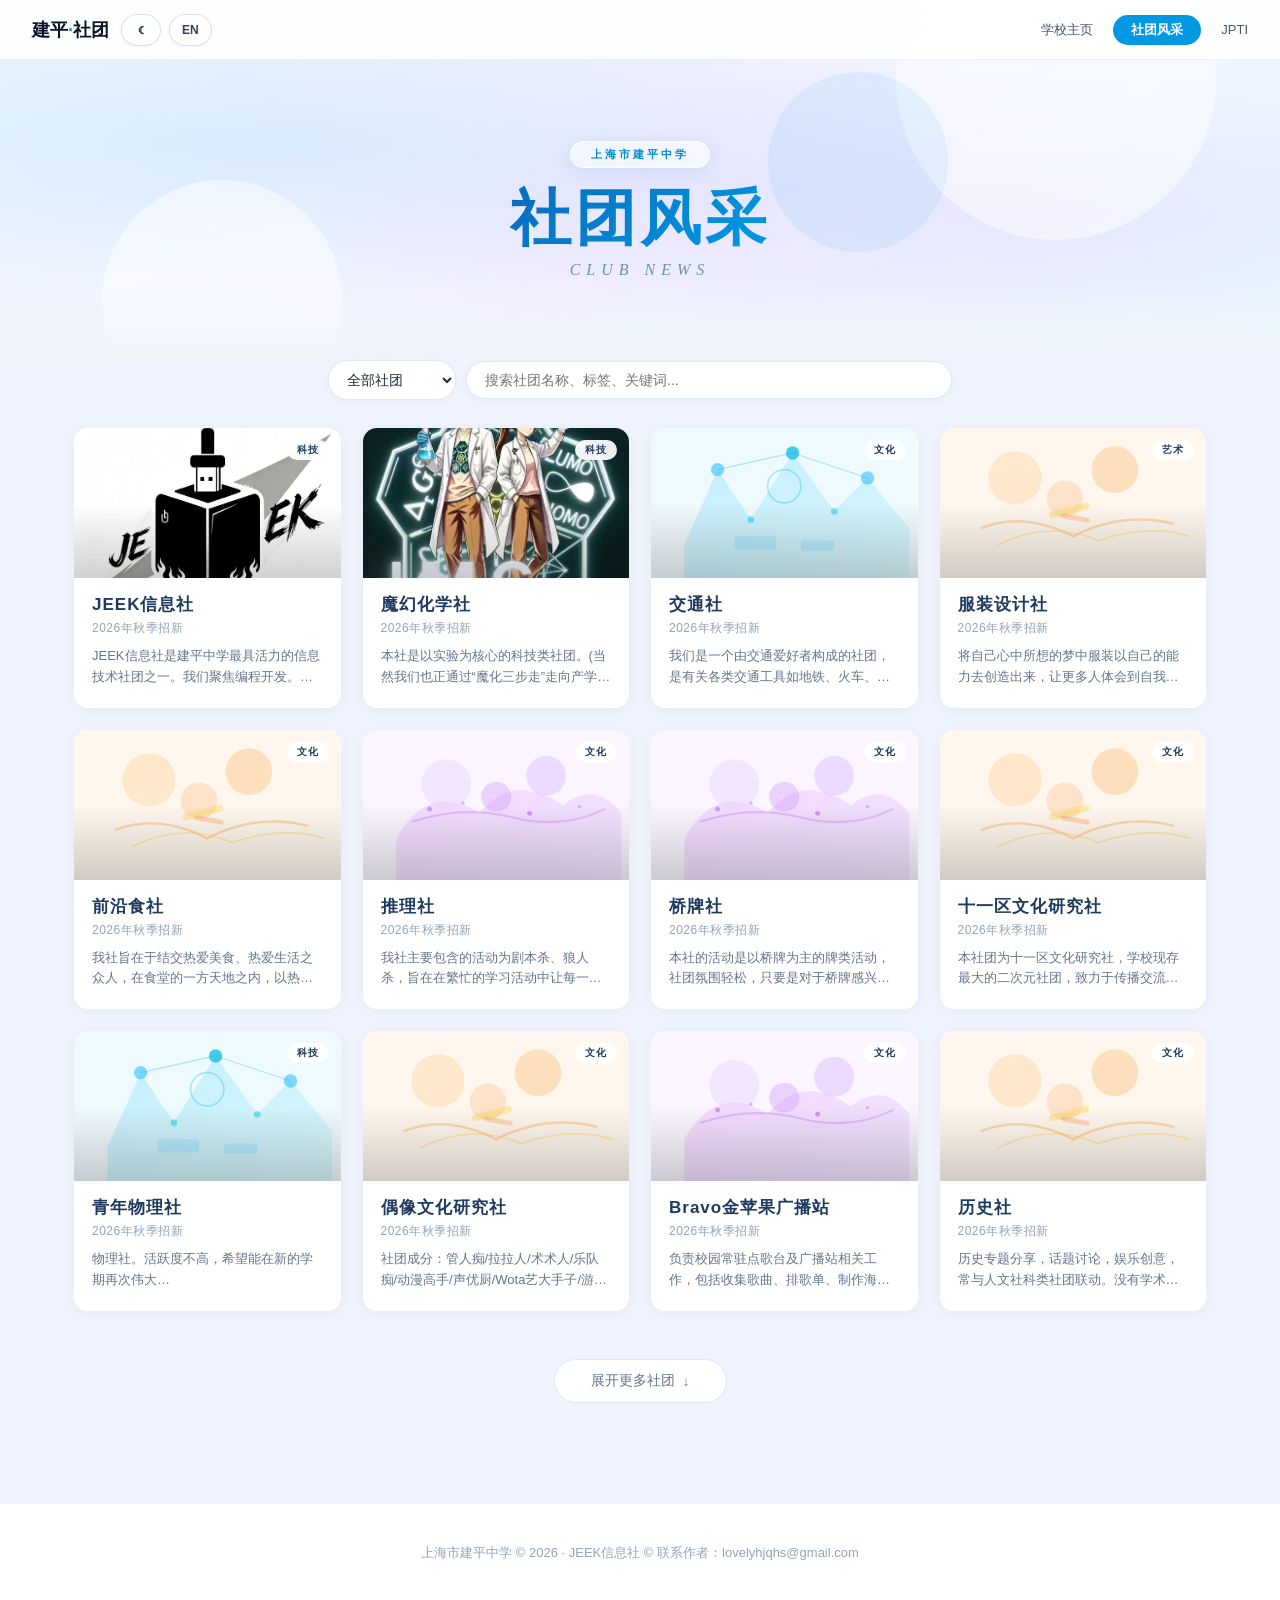
==== commit c95b2b03: "社团页接入各社团招新海报" ====
--- a/club.html
+++ b/club.html
@@ -80,13 +80,13 @@
 .modal::-webkit-scrollbar-thumb{background:#d1d5db;border-radius:10px}
 .no-results{grid-column:1/-1;text-align:center;padding:60px 20px;color:#94a3b8}
 .modal-picture{width:100%;border-radius:12px;overflow:hidden;margin:16px 0}.modal-picture img{width:100%;display:block;border-radius:12px}.search-bar input:focus{border-color:#0098e2;box-shadow:0 0 0 3px rgba(0,152,226,.12)}</style><link rel="stylesheet" href="site-tools.css"><script>try{if(localStorage.getItem("jp-site-theme")==="dark")document.documentElement.classList.add("dark")}catch(e){}</script></head><body class="club-page">
-<nav><div class="nav-left"><a class="nav-logo" href="/">建平<span>·</span>社团</a><div class="site-controls"><button class="site-control" id="siteThemeBtn" type="button" title="切换日间/夜间模式">☾</button><button class="site-control" id="siteLangBtn" type="button">EN</button></div></div><div class="nav-right"><div class="nav-links"><a href="/" data-i18n="nav.home">学校主页</a><a href="/club" class="btn-nav" data-i18n="nav.club">社团风采</a><a href="/jpti">JPTI</a></div></div></nav>
+<nav><div class="nav-left"><a class="nav-logo" href="index.html">建平<span>·</span>社团</a><div class="site-controls"><button class="site-control" id="siteThemeBtn" type="button" title="切换日间/夜间模式">☾</button><button class="site-control" id="siteLangBtn" type="button">EN</button></div></div><div class="nav-right"><div class="nav-links"><a href="index.html" data-i18n="nav.home">学校主页</a><a href="club.html" class="btn-nav" data-i18n="nav.club">社团风采</a><a href="jpti.html">JPTI</a></div></div></nav>
 <section class="hero-banner"><div class="hero-shape s1"></div><div class="hero-shape s2"></div><div class="hero-shape s3"></div><div class="hero-content"><div class="hero-badge" data-i18n="index.badge">上海市建平中学</div><h1 data-i18n="nav.club">社团风采</h1><p class="hero-sub-en">CLUB NEWS</p></div></section>
-<section class="club-section"><div class="search-bar" style="max-width:420px;margin:0 auto 28px;text-align:center"><input type="text" placeholder="搜索社团名称、标签、关键词..." data-i18n="club.search" oninput="searchClubs(this.value)" style="width:100%;padding:10px 18px;border-radius:40px;border:1px solid #e2e8f0;background:#fff;font-size:14px;color:#1e293b;outline:none;font-family:inherit;box-shadow:0 2px 10px rgba(0,0,0,.04)"></div><div class="club-grid" id="clubGrid"></div><div class="load-more-wrap" id="loadMoreWrap"><button class="load-more-btn" onclick="toggleLoadMore()"><span id="loadMoreLabel" data-i18n="club.more">展开更多社团</span> <span id="loadMoreArrow">↓</span></button></div></section><footer>上海市建平中学 © 2026 · JEEK信息社  ©  联系作者：lovelyhjqhs@gmail.com</footer>
+<section class="club-section"><div class="search-filter" style="max-width:640px;margin:0 auto 28px;display:flex;gap:10px;align-items:center;padding:0 8px"><select id="tagFilter" onchange="applyFilters()" style="min-width:128px;padding:10px 14px;border-radius:40px;border:1px solid #e2e8f0;background:#fff;font-size:14px;color:#1e293b;outline:none;font-family:inherit;box-shadow:0 2px 10px rgba(0,0,0,.04);cursor:pointer"><option value="">全部社团</option></select><input id="clubSearch" type="text" placeholder="搜索社团名称、标签、关键词..." data-i18n="club.search" oninput="applyFilters()" style="flex:1;min-width:0;padding:10px 18px;border-radius:40px;border:1px solid #e2e8f0;background:#fff;font-size:14px;color:#1e293b;outline:none;font-family:inherit;box-shadow:0 2px 10px rgba(0,0,0,.04)"></div><div class="club-grid" id="clubGrid"></div><div class="load-more-wrap" id="loadMoreWrap"><button class="load-more-btn" onclick="toggleLoadMore()"><span id="loadMoreLabel" data-i18n="club.more">展开更多社团</span> <span id="loadMoreArrow">↓</span></button></div></section><footer>上海市建平中学 © 2026 · JEEK信息社  ©  联系作者：lovelyhjqhs@gmail.com</footer>
 <div class="modal-overlay" id="modalOverlay" onclick="if(event.target===this)closeModal()"><div class="modal"><button class="modal-close" onclick="closeModal()">x</button><div class="modal-scroll"><div class="modal-poster" id="modalPoster"><div class="modal-poster-content"><h2 id="modalTitle">社团名称</h2><div class="modal-tags" id="modalTags"></div></div></div><div class="modal-body-inner" id="modalBody"></div></div></div></div>
 <script src="site-tools.js"></script>
 <script>
-var allClubs = [{"id": 100, "name": "JEEK信息社", "cat": "科技", "tags": ["编程", "技术", "创意"], "desc": "JEEK信息社是建平中学最具活力的信息技术社团之一。我们聚焦编程开发。无论你是编程新手还是技术达人，都能在这里找到属于自己的舞台", "fullIntro": "JEEK信息社是建平中学最具活力的信息技术社团之一。我们聚焦编程开发。无论你是编程新手还是技术达人，都能在这里找到属于自己的舞台。", "keywords": ["编程", "技术", "创意"], "extraMsg": "来JEEK信息社打cs喵。", "svgIdx": 2, "img": "jeek1.jpg", "img2": "jeek2.jpg", "contact": "微信号：JerryButNotJenny"}, {"id": 300, "name": "魔幻化学社", "cat": "科技", "tags": ["实验", "化学", "创意"], "desc": "本社是以实验为核心的科技类社团。(当然我们也正通过“魔化三步走”走向产学研一体的综合性社团)我们在社团课上完成丰富的实验，并进行一些基于高考/竞赛的理论讲解。", "fullIntro": "本社是以实验为核心的科技类社团。(当然我们也正通过“魔化三步走”走向产学研一体的综合性社团)我们在社团课上完成丰富的实验，并进行一些基于高考/竞赛的理论讲解。", "keywords": ["实验", "化学", "创意"], "extraMsg": "【建平中学魔幻化学社三步走计划】\n第一步：在25级的努力下完成社团资金的初步积累并完成社拟，创建宣传和营销体系，积累经验。\n第二步：由26级为主力，挑选具备化学素养和实验精神的社员进行高技术含量和实验价值的课题研究；学习JTV和JPSC的经验，完善宣传和经营模式，系统培养营销人才。\n第三步：由27级开始，利用前期积累的资本和较为成熟的社团体系，着重进行高技术含量、高价值的课题，如合成特种材料等。\n【警告】本社严禁使用、制备危化品，禁止携带危化品入校！禁止将试剂带离实验楼！\n【组织架构】社团设有一名社长和两名副社长。设有研发部、实验部、营销部、宣传部。\n【化竞相关】学校有专门的化学竞赛课程，大学化学先修班主攻天原杯（奥赛），小化主攻东华杯。开学后选拔考试。\n请大家搜索关注公众号和视频号JP魔幻化学社！", "svgIdx": 2, "img": "jmc1.jpg", "img2": "jmc2.jpg"}, {"id": 15, "name": "交通社", "cat": "文化", "tags": ["交通", "摄影"], "desc": "我们是一个由交通爱好者构成的社团，是有关各类交通工具如地铁、火车、飞机、公交等的爱好类社团，有这方面兴趣爱好的同学都可以加入哦", "fullIntro": "我们是一个由交通爱好者构成的社团，是有关各类交通工具，如地铁，火车，飞机，公交等等交通工具的爱好类社团，有这方面兴趣爱好的同学都可以加入哦。", "keywords": ["交通", "摄影"], "extraMsg": "希望新生里喜欢各类交通的同学都来加入我们呀！", "svgIdx": 2, "img2": "jiaotong2.jpg", "contact": "", "contactImg": "jiaotong3.jpg"}, {"id": 2, "name": "服装设计社", "cat": "艺术", "tags": ["设计", "创意", "造型"], "desc": "将自己心中所想的梦中服装以自己的能力去创造出来，让更多人体会到自我创新设计的乐趣所在", "fullIntro": "将自己心中所想的梦中服装以自己的能力去创造出来，让更多人体会到自我创新设计的乐趣所在！", "keywords": ["设计", "创意", "造型"], "extraMsg": "emm可以让将自己的梦想变为现实的社团！", "svgIdx": 1}, {"id": 200, "name": "前沿食社", "cat": "文化", "tags": ["美食", "生活", "创意"], "desc": "我社旨在于结交热爱美食、热爱生活之众人，在食堂的一方天地之内，以热爱为笔墨，写下关于美食的篇章", "fullIntro": "我社旨在于结交热爱美食、热爱生活之众人，在食堂的一方天地之内，以热爱为笔墨，写下关于美食的篇章。在过去，我们开展了包括但不限于港式奶茶、虾饼、水果酸奶碗、椰奶芒果西米露、法式可丽饼和黄油饼干等美食的制作，受到了校内师生广泛好评！在和食堂的联动中，我们创新制作方式，美食种类愈发丰富，在各大校园活动中不断展现着身影。在自由包容宽松的社团氛围里，一切想法都被鼓励与支持！我们志在结交建平所有“老吃家”，以食会友，何其有趣！", "keywords": ["美食", "生活", "创意"], "extraMsg": "诚邀大家加入建平中学前沿食社！和我们一起交朋友，一起吃，一起玩，一起做有专业素养的老吃家！", "svgIdx": 1}, {"id": 16, "name": "推理社", "cat": "文化", "tags": ["剧本杀", "推理", "社交"], "desc": "我社主要包含的活动为剧本杀、狼人杀，旨在在繁忙的学习活动中让每一位社员收获放松的身心以及脑力推理的珍贵体验", "fullIntro": "我社主要包含的活动为剧本杀、狼人杀，旨在在繁忙的学习活动中让每一位社员收获放松的身心以及脑力推理的珍贵体验。", "keywords": ["剧本杀", "推理", "社交"], "extraMsg": "", "svgIdx": 0, "contact": "手机号：18321376393\n微信号：Foreverfree_67", "img2": "tuili2.jpg"}, {"id": 6, "name": "桥牌社", "cat": "文化", "tags": ["桥牌", "推理"], "desc": "本社的活动是以桥牌为主的牌类活动，社团氛围轻松，只要是对于桥牌感兴趣的同学，我们都很欢迎", "fullIntro": "本社的活动是以桥牌为主的牌类活动，社团氛围轻松，只要是对于桥牌感兴趣的同学，我们都很欢迎。", "keywords": ["桥牌", "推理"], "extraMsg": "暂无", "svgIdx": 0}, {"id": 5, "name": "十一区文化研究社", "cat": "文化", "tags": ["二次元", "ACG", "展演"], "desc": "本社团为十一区文化研究社，学校现存最大的二次元社团，致力于传播交流ACG文化，分享快乐，创造愉悦的高中生活", "fullIntro": "本社团为十一区文化研究社，学校现存最大的二次元社团，欢迎加入十一区文化研究社！人要有梦想，就要创造能够持续去追逐梦想的环境。这也属于努力追梦的范畴内，我们致力于传播交流ACG文化，分享快乐，创造愉悦的高中生活！", "keywords": ["二次元", "ACG", "展演"], "extraMsg": "", "svgIdx": 1}, {"id": 14, "name": "青年物理社", "cat": "科技", "tags": ["物理", "实验", "学术"], "desc": "物理社。活跃度不高，希望能在新的学期再次伟大", "fullIntro": "物理社。活跃度不高，希望能在新的学期再次伟大。", "keywords": ["物理", "实验", "学术"], "extraMsg": "", "svgIdx": 2}, {"id": 4, "name": "偶像文化研究社", "cat": "文化", "tags": ["偶像", "ACG", "音乐"], "desc": "社团成分：管人痴/拉拉人/术术人/乐队痴/动漫高手/声优厨/Wota艺大手子/游戏痴/偶像痴。社团活动：漫画屋/猜歌会/Wota艺教学/年度总结/动画游戏吐槽/Vocaloid&UTAU等。只要怀着对ACG文化的热爱，这里一定会让你收获许多欢乐！", "fullIntro": "社团成分：管人痴/拉拉人/术术人/乐队痴/动漫高手/声优厨/Wota艺大手子/游戏痴/偶像痴。社团活动：漫画屋/猜歌会/Wota艺教学/年度总结/动画游戏吐槽/Vocaloid&UTAU等。只要怀着对ACG文化的热爱，这里一定会让你收获许多欢乐！", "keywords": ["偶像", "ACG", "音乐"], "extraMsg": "看看偶研喵，看看偶研谢谢喵（不入社，只入群也可以喵）", "svgIdx": 1, "img2": "oy2.jpg", "contact": "微信号：Moonbase_0777"}, {"id": 1, "name": "Bravo金苹果广播站", "cat": "文化", "tags": ["广播", "音乐", "服务"], "desc": "负责校园常驻点歌台及广播站相关工作，包括收集歌曲、排歌单、制作海报、发布公众号等，除放歌外其余工作皆在线上完成", "fullIntro": "【Bravo金苹果广播站】招新啦！Bravo的工作：负责校园常驻点歌台及广播站相关工作，包括但不限于：收集歌曲、排歌单、制作海报、发布公众号……Bravo的优势：1.除放歌外其余工作皆在线上完成，不占用校内社团时间，你可以加入其他任何你想参加的社团！2.可以负责编排每周的歌单！3.等你来发掘……！期待每一位有责任心的同学加入Bravo！有广播站工作经验、公众号排版经验、海报制作经验的同学优先！Bravo金苹果广播站欢迎大家！Bravo！", "keywords": ["广播", "音乐", "服务"], "extraMsg": "热烈欢迎所有爱建平、有责任心、富有创造力的同学和我们携手一起，搭建更美好的明天！", "svgIdx": 0}, {"id": 7, "name": "历史社", "cat": "文化", "tags": ["历史", "人文", "社交"], "desc": "历史专题分享，话题讨论，娱乐创意，常与人文社科类社团联动。没有学术压力，也没有功利学习，只要你对历史感兴趣就欢迎加入", "fullIntro": "社团内容：历史专题分享，话题讨论，娱乐创意，常与人文社科类社团联动。活动周期：每周半小时无压力。成员介绍：人少而精的熟人社会，友善且有趣，欢迎交友。成分覆盖所有中国古代史、世界史、近代史。有史同与国拟成分！概括：这里没有学术压力，也没有功利学习，只要你对历史感兴趣，无论是娱乐玩梗，或是有所耳闻，都欢迎加入历史社，一起深挖历史学科的魅力与底蕴，敬热爱，敬自由！", "keywords": ["历史", "人文", "社交"], "extraMsg": "考试周可集体复习包过！时间不与第一社团冲突，可挂名赚学分（一人可报三社团）。特邀年级最受欢迎历史老师随机刷新！无需缴纳社费，送周边，有食物不定期掉落！", "svgIdx": 1, "img2": "lishi2.jpg", "contact": "微信号：wyl282959417", "contactImg": "lishi3.jpg"}, {"id": 8, "name": "社会学社", "cat": "文化", "tags": ["思辨", "人文"], "desc": "一个看见社会，研究社会的社团", "fullIntro": "一个看见社会，研究社会的社团", "keywords": ["思辨", "人文"], "extraMsg": "我们永远从实际的现象出发，不去谈一切没有实际架构的飘渺理论。我们质疑一切理所应当，一切观点都能在这个舞台上呈现。", "svgIdx": 2, "img2": "shx2.jpg", "contact": "微信号：xiaoran091231"}, {"id": 400, "name": "武术社", "cat": "体育", "tags": ["体育", "比赛", "展演"], "desc": "武术社成立于2023年，是一个仅两岁的新兴社团。在武术的基础上，我们展开展演、比赛、课堂等等一系列多彩的活动。", "fullIntro": "武术社成立于2023年，是一个仅两岁的新兴社团。在武术的基础上，我们展开展演、比赛、课堂等等一系列多彩的活动。活动时间：每周周三4s课（最后两节课）+每周五放学后一个半小时（周五是拓展提高课堂，可根据自己安排选择是否参与，不计入考勤）。活动内容：教学各种中国武术，如剑术、刀术、南拳、迷踪拳等等，会为没有接触过中国武术的你打开新世界大门。社团亮点：武术社是一个非常综合的社团，重大活动包括校内、校外表演、校外比赛等。在即将到来的新学期，武术社将加盟930大舞台演出，参与国际部迎新汇演等。", "keywords": ["体育", "比赛", "展演"], "extraMsg": "新生同学们看过来！武术社活动包含演出、训练、社交账号运营、公众号推文投稿、周边设计制作售卖，你的任何特长在这里一定有用武之地！武术社是一个温暖的集体，我们会用给社员过生日、互相指导动作、交流武术见解等方式让你感到参与感和归属感。", "svgIdx": 3}, {"id": 500, "name": "JFM同花魔术社", "cat": "文化", "tags": ["魔术", "创意"], "desc": "恭喜你找到了一个会魔法的社团！在这里，无论是魔术高手还是新手小白，我们一起学习技巧，讨论流程，学会表演的风范以及临场应变的能力。", "fullIntro": "恭喜你找到了一个会魔法的社团！在这里，无论是魔术高手还是新手小白，我们会一起学习技巧，讨论流程，学会表演的风范以及临场应变的能力。我们不仅仅局限于纸牌，大型舞台魔术一样是我们的探讨对象，除了平常和朋友耍帅之外，我们会有机会在舞台上展现魔术的风采。如果你对魔术感兴趣，加入我们，我们会给你展现一个全新的世界！", "keywords": ["魔术", "创意"], "extraMsg": "一双手，一副牌，一个舞台，一个奇迹。什么？你说你没有手？没关系，只要给你演过我们都会教，只要教过你保证都能会。不要998，不要798，啥都不用给，魔术技巧带回家！", "svgIdx": 0}, {"id": 600, "name": "学生公司", "cat": "文化", "tags": ["创意", "设计", "金融"], "desc": "建平学生公司由社长、副社长、六部门部长组成总负责人团队，下设市场、财务、宣联、设计、秘书、运营六大职能部门，开展各类校园实践经营活动。", "fullIntro": "建平学生公司由社长、副社长、六部门部长组成总负责人团队，统筹整体运营、制定发展规划，掌握重大事务决策权。公司下设市场、财务、宣联、设计、秘书、运营六大职能部门：市场部负责线下销售与售后仓储；财务部统筹账务统计与收支上报；宣联部负责内外宣传与外联对接；设计部承接文创、海报创作；秘书部整理会议、公众号文稿；运营部对接货源、管理物料与线上程序开发。各部门协同配合，秉持协作共进、创新发展、服务同学、传递价值的宗旨开展各类校园实践经营活动。", "keywords": ["创意", "设计", "金融"], "extraMsg": "", "svgIdx": 1, "img2": "gongsi2.jpg", "contact": "微信号：Felicity-6567", "contactImg": "gongsi3.jpg"}, {"id": 700, "name": "舞蹈团", "cat": "艺术", "tags": ["体育", "比赛", "艺术"], "desc": "hello呀新高一们！想不想加入舞蹈团呢？有没有舞蹈基础都可以哦~专业老师教学，表演机会多多！周五下午训练，坚持到学期末就是两个学分等着你！", "fullIntro": "hello呀新高一们！想不想加入舞蹈团呢？有没有舞蹈基础都可以哦~专业老师教学，表演机会多多！周五下午训练，意味着周三4S时间也是可以选别的社团课的呢（可能有些社团会撞时间，最好提前沟通）。坚持到学期末就是两个学分等着你！还有比赛的机会哦（拿奖了可以进综评！）不要犹豫啦，快加入我们吧！", "keywords": ["体育", "比赛", "艺术"], "extraMsg": "来来来都来！！！", "svgIdx": 0}, {"id": 810, "name": "OCC 定向越野社", "cat": "文化", "tags": ["体育", "比赛"], "desc": "本社团由体育组田来老师指导，主要提升身体素质与协作能力，积极参与各级比赛并屡获佳绩。", "fullIntro": "本社团由体育组田来老师指导，主要提升身体素质与协作能力，积极参与各级比赛并屡获佳绩。", "keywords": ["体育", "比赛"], "extraMsg": "本社社员同时作为学校运动队队员，拥有双倍学分。", "svgIdx": 3, "img2": "yueye2.jpg", "contact": "", "contactImg": "yueye3.jpg"}, {"id": 802, "name": "BR 生物社", "cat": "文化", "tags": ["生物", "实验"], "desc": "BR生物社创立于2010年，是专注生命科学探索的校园学术社团，秉持“实践促探究，学科融生活”的核心理念，为热爱生物的学子搭建实践与探究平台。", "fullIntro": "BR生物社创立于2010年，是专注生命科学探索的校园学术社团，面向全体高一、高二同学开放招募，始终秉持“实践促探究，学科融生活”的核心理念，为热爱生物的学子搭建实践与探究平台。社团活动时间固定于每周三两节4S课，在致真楼205生化实验室开展多样化特色活动。日常包含户外生物自然观察、昆虫标本制作课程、显微镜细胞观测、生化检测实验等。十余年来，社团以趣味实验、自然调研、标本创作丰富课余生活，让同学们跳出课本，真切感知生命魅力。无论有无生物基础，只要心怀对自然与生命的好奇，都可以加入我们。", "keywords": ["生物", "实验"], "extraMsg": "如果你厌倦了书本上枯燥的理论，渴望亲手触摸鲜活的生命世界，这里便是最合适的去处。每周三我们都会在生化实验室开展活动：走进校园观察动植物、亲手制作蝴蝶昆虫标本、用显微镜窥探细胞奥秘，还能参与各类生化小实验。不必担心自己生物基础薄弱，社团里学长学姐都会耐心指导。期待怀揣好奇心的你加入我们，一同奔赴浪漫的生命探索旅程！", "svgIdx": 2, "img2": "shengwu2.jpg", "contact": "", "contactImg": "shengwu3.jpg"}, {"id": 803, "name": "CSA 健美操社", "cat": "文化", "tags": ["体育", "比赛"], "desc": "CSA健美操社是建平最具代表性的老牌社团之一，长期活跃于运动会开幕式、市级区级健美操大赛及乐动体育活动等舞台，凭借出色的团队协作与扎实的训练功底，屡获殊荣。", "fullIntro": "CSA健美操社是建平最具代表性的老牌社团之一，长期活跃于运动会开幕式、市级区级健美操大赛及乐动体育活动等舞台，凭借出色的团队协作与扎实的训练功底，屡获殊荣。今年7月，我们刚刚斩获市级比赛一金一铜，下半年仍有众多参赛机会，后续还会发放奖学金。（进健美操社学长学姐会手把手教会你获得飞翔的能力。）", "keywords": ["体育", "比赛"], "extraMsg": "", "svgIdx": 3, "img2": "csa2.jpg", "contact": "", "contactImg": "csa3.jpg"}, {"id": 820, "name": "篮球社", "cat": "文化", "tags": ["体育", "社交"], "desc": "操场上打篮球", "fullIntro": "操场上打篮球", "keywords": ["体育", "社交"], "extraMsg": "", "svgIdx": 3, "img2": "lanqiu2.jpg", "contact": "", "contactImg": "lanqiu3.jpg"}, {"id": 821, "name": "模拟联合国社", "cat": "文化", "tags": ["人文", "社交", "比赛"], "desc": "建平中学模拟联合国社团成立于2005年，是上海市具有较高影响力的中学生模联社团之一。社团长期专注于国际议题研究与模拟联合国实践，凭借扎实的学术实力与出色的会议表现，在各类赛事中屡获佳绩。", "fullIntro": "建平中学模拟联合国社团成立于2005年，是上海市具有较高影响力的中学生模联社团之一。社团长期专注于国际议题研究与模拟联合国实践，凭借扎实的学术实力与出色的会议表现，在各类赛事中屡获佳绩。加入建平模联，你将与志同道合的伙伴一起探索世界、锻炼表达、提升思辨能力，在交流与碰撞中收获成长。", "keywords": ["人文", "社交", "比赛"], "extraMsg": "模联并不是一个轻松的社团。它需要知识储备，也需要在思考与表达之间不断磨炼。但在一次次会议与讨论中，你会逐渐理解世界如何运转，权力如何平衡。你会发现，那些看似遥远的国际议题，其实都源于普通人的选择；所谓权威，也只是被赋予责任的人。希望在JPMUN，你能探索世界，也找到更好的自己。", "svgIdx": 2, "img2": "molian2.jpg", "contact": "微信号：Alice10011202"}, {"id": 829, "name": "挹芬剧社", "cat": "文化", "tags": ["创意", "比赛", "展演", "文学"], "desc": "挹芬剧社是建平中学优秀社团，诞生于二十一世纪二十年代，曾斩获2024“东方美育联盟”年终盛典优秀展演作品奖。剧社多次登上建平中学930大舞台、上海市校园戏剧节以及东方艺术中心开展展演。", "fullIntro": "挹芬剧社是建平中学优秀社团，诞生于二十一世纪二十年代，曾斩获2024“东方美育联盟”年终盛典优秀展演作品奖。剧社多次登上建平中学930大舞台、第三届上海市校园戏剧节以及东方艺术中心开展展演。社团拥有专属活动场地、专项经费，还有专业导师提供指导，氛围自由融洽。无论是向往台前表演，还是钟情导演、编剧、灯光、音效等幕后工作，我们都热忱欢迎你的到来，一同探索戏剧蕴藏的无限可能。", "keywords": ["创意", "比赛", "展演", "文学"], "extraMsg": "挹芬剧社如同温暖热忱的大家庭。戏剧不只依靠台前演员，导演、策划、编剧以及所有热爱剧本与表演的幕后伙伴，都是剧目不可或缺的一部分。今年我们计划为930大舞台筹备喜剧剧目，新社员可以直接参与喜剧的编排与演出，期待怀揣热爱的你加入我们！", "svgIdx": 0, "img2": "yifen2.jpg", "contact": "微信号：lmxxxxx20090831", "contactImg": "yifen3.jpg"}, {"id": 830, "name": "园艺・自然社", "cat": "文化", "tags": ["自然", "创意"], "desc": "园艺·自然社成立于2024年9月，是一个在泥土与绿叶之间，呼吸、耕耘的社团。每周五放学后的一次次播种、栽培，我们在泥土中开启一段段与植物的故事。", "fullIntro": "园艺·自然社成立于2024年9月，是一个在泥土与绿叶之间，呼吸、耕耘的社团。每周五放学后的一次次播种、栽培，我们在泥土中开启一段段与植物的故事。我们压制植物标本，制作了《建平草木集》。我们还积极参与社团文化节，售卖与竹汐文学社、学生公司联名的明信片《建平花间集》、百日菊盆栽，开展连线小游戏，获胜者可以得到精心制作的植物标本书签。在一株株植物的栽种与守护中，社员学会了尊重每一寸生命的成长节奏，也更深刻地体会到尊重自然、尊重生命的意义。", "keywords": ["自然", "创意"], "extraMsg": "欢迎加入园艺·自然社！这里是i人的天堂，也欢迎e人的加入！园艺在艺术栽培之外还不可避免地需要体力劳动，所以园艺社急需男生的加入！如果你热爱莳花弄草、内向拥有自己的小世界、懂得园艺知识，那就快来加入我们吧！", "svgIdx": 1, "img2": "yuanyi2.jpg", "contact": "微信号：wxid_97qmdtf23y2112", "contactImg": "yuanyi3.jpg"}, {"id": 832, "name": "竹汐文学社", "cat": "文化", "tags": ["文学", "创意"], "desc": "这里是竹汐文学社，一个由热爱文学的同学们组成的团体。我们欢迎一切对文学有兴趣的Jper加入。", "fullIntro": "这里是竹汐文学社，一个由热爱文学的同学们组成的团体。我们欢迎一切对文学有兴趣的Jper加入。日常的社团课氛围自由，内容有趣；在各大活动（例如930社团专场、义卖、社团文化节）积极参与和准备，你永远不会在竹汐感到无聊，因为我们就是世上最最最好的社团之一！", "keywords": ["文学", "创意"], "extraMsg": "我们真的有很多惊喜活动，但这里真的不可以透露哦……", "svgIdx": 1, "img2": "zhuxi2.jpg", "contact": "", "contactImg": "zhuxi3.jpg"}, {"id": 800, "name": "04论坛社", "cat": "文化", "tags": ["文学", "创意", "比赛", "社交"], "desc": "04论坛社，即上海市建平中学辩论队，已有建社三十周年的历史，现位列国际中学生华语辩论排行榜全球第四。全队在教练皓叔的带队深耕之下，始终谦逊敬畏每一场赛场交锋。", "fullIntro": "04论坛社，即上海市建平中学辩论队，已有建社三十周年的历史，现位列国际中学生华语辩论排行榜全球第四。全队在教练皓叔的带队深耕之下，始终谦逊敬畏每一场赛场交锋，以踏实思辨打磨硬实力，在漫长岁月里沉淀出独属于建平的底色与风骨。社团薪火绵长，前辈星光赓续不绝。这里走出两位复旦大学新国辩冠军主力、清华大学辩论队创始人，历届优秀社员皆成长为复旦、交大、华师大、上外等一众知名高校的校辩论队核心骨干。数年来奔赴国内外各大比赛，队伍曾两度问鼎华语辩论世界杯高中组，斩获南海杯、鸿鹄杯赛事冠军，于亚洲杯、惟言杯、四海杯等顶级赛事收获多项重磅亚季殊荣。三十载春秋步履不停，追光之心从未消减。这份热忱，便是04始终信奉的信条：Never underestimate the heart of a champion", "keywords": ["文学", "创意", "比赛", "社交"], "extraMsg": "欢迎大家看看04！目前是世界第四辩论队：）来04打多多多多多的比赛、见知名辩手/评委、分蛋糕、去龙华寺团建祈福、寒暑假去外地比赛、凌晨备赛、玩桌游、930打表演赛……而且，04还和99%社团活动时间都不冲突！名单是直接白名单导入还不需要抢社团！还有双倍学分！今年正好是建社30周年，快加入我们解锁大型活动～！（无需过往辩论经历，觉得自己擅长表达/喜欢说话/思维敏捷/喜欢上价值……都可以来试试！04非常非常欢迎大家的加入）", "svgIdx": 2, "img2": "042.jpg", "contact": "微信号：CountingStars_love12", "contactImg": "043.jpg"}, {"id": 801, "name": "空白blank社", "cat": "文化", "tags": ["宝藏", "交友", "被看到", "聊天", "游戏", "狼人杀", "海龟汤"], "desc": "发展面非常广的社团，主要是社员间玩游戏、聊天促进感情，是个人少的冷门宝藏社团。重点在于让每个社员感觉被看到、有参与。平时可能会玩海龟汤、狼人杀一类的游戏，还有其他桌游，社长不定期投喂吃的。", "fullIntro": "发展面非常广的社团，主要是社员间玩游戏、聊天促进感情，是个人少的冷门宝藏社团。重点在于让每个社员感觉被看到、有参与。平时可能会玩海龟汤、狼人杀一类的游戏，还有其他桌游，社长不定期投喂吃的。", "keywords": ["游戏", "狼人杀", "海龟汤", "桌游", "聊天", "交友", "宝藏"], "extraMsg": "来玩！", "svgIdx": 0}, {"id": 804, "name": "F1 社", "cat": "文化", "tags": [], "desc": "本社团面向广大赛车爱好者，主攻F1赛事的理解与线上交流，氛围休闲，新入坑选手与老资历并存。在这里，你可以发表对赛车的一切见解。", "fullIntro": "本社团面向广大赛车爱好者，主攻F1赛事的理解与线上交流，休赛期也有F1纪录片或历年经典比赛品鉴，社团整体氛围比较休闲，新入坑选手与老资历并存。在这里，你可以发表对赛车的一切见解。", "keywords": [], "extraMsg": "以F1社为基地，积极发展赛车文化在校园里的传播，寻找更多志趣相投的人。", "svgIdx": 0}, {"id": 805, "name": "GPSL 金菠萝街舞社", "cat": "文化", "tags": [], "desc": "一方以舞步丈量青春、用热爱定义自我的舞台。深耕Hip-hop、JAZZ等多元舞种，在风格的碰撞与融合中探寻无限可能，收获舞台、伙伴与为热爱全力以赴的滚烫记忆。", "fullIntro": "一方以舞步丈量青春、用热爱定义自我的舞台。我们深耕Hip-hop、JAZZ等多元舞种，在风格的碰撞与融合中，探寻无限可能。在这里，你将收获的不仅是建平大大小小舞台的表演机会，更是一群志同道合的伙伴，以及为热爱全力以赴的滚烫记忆。", "keywords": [], "extraMsg": "因热爱而相聚，因起舞而闪耀。愿GPSL成为你青春最温暖的归处，让每一个跃动的灵魂，都能在这里寻得纯粹的欢乐！", "svgIdx": 0}, {"id": 806, "name": "JBS 原创游戏社", "cat": "文化", "tags": [], "desc": "", "fullIntro": "", "keywords": [], "extraMsg": "", "svgIdx": 0}, {"id": 807, "name": "JPE 经济社", "cat": "文化", "tags": [], "desc": "", "fullIntro": "", "keywords": [], "extraMsg": "", "svgIdx": 0}, {"id": 808, "name": "JPGEO 地学社", "cat": "文化", "tags": ["测绘", "勘探", "地质", "气象", "天文", "地貌", "岩石", "矿物", "自然", "探索"], "desc": "JPGEO地学社是建平中学优秀社团，汇聚了一群对地球科学怀有热忱与好奇的探索者。从岩石矿物辨识到地质现象解读，从气象观测到天文探索，用脚步丈量大地，用双眼仰望星空。", "fullIntro": "JPGEO地学社是建平中学优秀社团，汇聚了一群对地球科学怀有热忱与好奇的探索者。社团曾参与930社团专场、学雷锋义演义卖、社团文化节等校园大型活动，并获评优秀社团称号。从岩石矿物的辨识到地质现象的解读，从气象观测到天文探索，我们用脚步丈量大地，用双眼仰望星空。社团活动兼具学术深度与趣味体验，无论你是痴迷于山川地貌的地理迷，还是对自然奥秘充满好奇的探索家，这里都有属于你的一方天地。我们热忱欢迎每一位心怀热爱的你加入，一同解锁地球的无穷密码。", "keywords": [], "extraMsg": "JPGEO地学社是一个充满好奇心与探索精神的大家庭。地球科学不只停留在课本与试卷上，每一次野外考察、每一场实验观测、每一回头脑风暴，都是我们走近自然、理解世界的独特方式。今年我们将继续开展丰富多样的社团活动。期待怀揣热爱的你加入我们，一起探索脚下这片土地的无尽奥秘！", "svgIdx": 0}, {"id": 809, "name": "JRC 机器人社", "cat": "文化", "tags": [], "desc": "", "fullIntro": "", "keywords": [], "extraMsg": "", "svgIdx": 0}, {"id": 811, "name": "SSS 配音社", "cat": "文化", "tags": [], "desc": "", "fullIntro": "", "keywords": [], "extraMsg": "", "svgIdx": 0}, {"id": 812, "name": "VOJP 阿卡贝拉社", "cat": "文化", "tags": [], "desc": "主打纯人声无伴奏合唱的音乐社团，融合流行、抒情、跨界等曲风，通过分声部配合与和声编排，让单一的人声交织出层次饱满的旋律。", "fullIntro": "阿卡贝拉社，作为主打纯人声无伴奏合唱的音乐社团，只用纯粹嗓音，诠释音乐最本真的模样。我们喜好探索人声的多元魅力，融合流行、抒情、跨界等多种曲风，通过分声部配合、和声编排、节奏卡点，让单一的人声交织出层次饱满的旋律。社团氛围轻松充实，我们在一次次磨合与合唱中培养默契，在自己的声音中寻找真实的自我。期待你的加入，探索人声的多样。", "keywords": [], "extraMsg": "人声是最具有魅力的乐器。", "svgIdx": 0}, {"id": 813, "name": "钢琴西乐社", "cat": "文化", "tags": [], "desc": "", "fullIntro": "", "keywords": [], "extraMsg": "", "svgIdx": 0}, {"id": 814, "name": "即兴造物社", "cat": "文化", "tags": [], "desc": "即兴造物社成立于2026年3月，走工程实践与人文创意双向融合的发展路线，秉持“心中所想，就要实现”的宗旨，鼓励放开思路、大胆试错。", "fullIntro": "即兴造物社成立于2026年3月，是一支朝气蓬勃的新生社团。虽然社团尚且年轻，但我们已经搭建起完整的活动框架，形成了轻松包容的活动氛围，没有刻板的要求与压力，鼓励大家放开思路、大胆试错，不必害怕想法不成熟或是作品不完美。\n我们跳出单一的社团定位，走工程实践与人文创意双向融合的发展路线，不只是纯粹的理科搭建社团，也不是单纯的文艺手作社团。在工程板块，我们围绕DI目的地想象赛事开展训练，进行桥梁、弹珠传动轨道、承重高塔等结构搭建，探索力学原理，锻炼临场解题、团队协作的能力；在人文创意板块，我们开设钩织手作、即兴剧本创作、舞台表演等活动，用手工与表达释放想象力，为造物赋予温度。\n理性搭建骨架，感性注入灵魂。在这里，无论你擅长理科构思，还是热爱文艺创作，都能找到属于自己的一方天地。我们秉持“心中所想，就要实现”的宗旨，希望每一位社员都能跳出应试思维的桎梏，把脑海里天马行空的构想，亲手变为看得见、摸得着的实物。", "keywords": [], "extraMsg": "愿你在这里挣脱固有答案的束缚，以工程的理性构筑支撑，以人文的想象丰盈内核。不必畏惧试错，不必苛求完美。保持好奇，大胆创造，让每一个奇思妙想都拥有落地生根的机会，在动手造物的过程中，看见自己创意的无限潜能。", "svgIdx": 0}, {"id": 815, "name": "坚决不做马斯狗社", "cat": "文化", "tags": [], "desc": "", "fullIntro": "", "keywords": [], "extraMsg": "", "svgIdx": 0}, {"id": 816, "name": "建平电影社", "cat": "文化", "tags": [], "desc": "充满活力的文艺社团，为热爱影像艺术的同学搭建自由真诚的交流分享平台，组织影片赏析、主题沙龙、影评交流等活动。", "fullIntro": "建平电影社是建平中学充满活力的文艺社团，为校内热爱影像艺术的同学们搭建自由真诚的交流分享平台。在这里，你不必再为无处安放的分享欲感到遗憾，可以畅谈心中挚爱的导演、魂牵梦萦的艺术风格、触动内心的镜头语言、反复回味的经典影片，交换观点，碰撞灵感。社团会组织影片赏析、主题沙龙、影评交流等丰富活动，无论你钟爱观影评论，还是愿意尝试剧本构思，我们都热忱欢迎你的到来，一同感受电影独有的浪漫与力量，传播电影文化，服务建平学子。", "keywords": [], "extraMsg": "建平电影社就像一方温柔自在的影像小天地。电影从不止于银幕上的故事，独到的影评、动人的镜头构思，每一位热爱光影的同好都是社团不可或缺的一部分。今年我们计划开展多场主题观影沙龙、影片交流分享活动，期待怀揣热爱的你加入我们！", "svgIdx": 0}, {"id": 817, "name": "建平乒协", "cat": "文化", "tags": [], "desc": "建平乒协汇聚了一群热爱乒乓球的同学。无论球技如何，只要心怀感兴趣都欢迎加入，银球跃动、挥拍逐热，在小球的旋转里找到热爱。", "fullIntro": "建平乒协汇聚了一群热爱乒乓球的同学。无论球技如何，只要心怀感兴趣，都欢迎加入我们。银球跃动，挥拍逐热，建平乒协的每一位社员，都能在小球的旋转里找到热爱。平日里我们和水平相近的伙伴一同训练、切磋球技，在伙伴的陪伴中收获成长，在切磋之中精进球技，释放压力。表现突出、尤为热爱的同学可以选拔进入校乒乓球队，并肩协作，代表学校外出参赛。在这里不仅能够磨炼球技、强健体魄，还可以结识意气相投的伙伴，找到合拍的球搭子。秉持“球不落地，永不放弃”的精神，我们期待与你相遇！", "keywords": [], "extraMsg": "愿大家在这里尽情挥洒活力，提升球技，收获伙伴，真切感受乒乓球带来的乐趣。会有极其热情的毕业学长随机掉落，与大家交流切磋哦。愿同学们在球台前学会专注，在输赢之中懂得从容，怀揣这份热爱奔赴每一回合。建平乒协，因你而转。", "svgIdx": 0}, {"id": 818, "name": "建平围棋社 JPGO", "cat": "文化", "tags": [], "desc": "", "fullIntro": "", "keywords": [], "extraMsg": "", "svgIdx": 0}, {"id": 819, "name": "建平羽协", "cat": "文化", "tags": [], "desc": "", "fullIntro": "", "keywords": [], "extraMsg": "", "svgIdx": 0}, {"id": 822, "name": "魔方社", "cat": "文化", "tags": [], "desc": "由魔方爱好者组成，欢迎任何水平、任何对魔方有兴趣的同学，学长会手把手传授技巧和经验，也欢迎高手前来交流。", "fullIntro": "我们由一群魔方爱好者组成。在这里，我们会接纳任何对魔方有兴趣的同学，不论水平高低，学长们会手把手传授魔方技巧和经验。这里同样欢迎精通魔方的高手来这里交流学习。我们致力于打造一个和谐健康、包容谦和的魔方社团，欢迎大家的加入。", "keywords": [], "extraMsg": "希望学弟学妹们能够在建平扬帆起航，找到自己热爱的社团。", "svgIdx": 0}, {"id": 823, "name": "欧美音乐社", "cat": "文化", "tags": [], "desc": "", "fullIntro": "", "keywords": [], "extraMsg": "", "svgIdx": 0}, {"id": 824, "name": "排球社", "cat": "文化", "tags": [], "desc": "专业老师与热心学长学姐手把手指导，新手小白放心加入；区赛成绩优异，社团校队一家亲，氛围互助快乐。", "fullIntro": "要学排球哪家强？排球社团是大王。专业老师热心学长学姐手把手指导。\n新手小白放心加，从零开始也能顶呱呱。\n校外比赛哪家强？排球社团是大王。区赛成绩优异，世赛友谊赛机会多多。\n社团校队是一家，上场展示暴力大扣杀。\n社团氛围哪家强？排球社团是大王。社团成员互帮互助，杜绝球场压力怪。\n每次活动乐哈哈，不打尽兴绝对不回家。", "keywords": [], "extraMsg": "欢迎加入建平中学排球社", "svgIdx": 0}, {"id": 825, "name": "轻音社", "cat": "文化", "tags": [], "desc": "", "fullIntro": "", "keywords": [], "extraMsg": "", "svgIdx": 0}, {"id": 826, "name": "沙盘模型社", "cat": "文化", "tags": [], "desc": "方寸沙盘，装得下整座城市与星海。聚焦机械、建筑、科幻等多元题材，从绘图、切割到造景组装，把脑中的空间想象变成看得见的实体。", "fullIntro": "方寸沙盘，装得下整座城市与星海。沙盘模型社聚焦机械、建筑、科幻等多元题材，从绘图、切割到造景组装，把脑中的空间想象变成看得见的实体。\n这里不卷理论，只拼手感与耐心——在板材、胶水与灯带之间，磨的是匠心，练的是空间思维与审美。", "keywords": [], "extraMsg": "愿你在建平的课表里留一块给慢工：一刀一锉，搭起自己想去的远方；一沙一世界，手中微缩，眼里全尺寸。来沙盘模型社，把少年气落成具体形状。", "svgIdx": 0}, {"id": 827, "name": "陶艺社", "cat": "文化", "tags": [], "desc": "", "fullIntro": "", "keywords": [], "extraMsg": "", "svgIdx": 0}, {"id": 828, "name": "心连心社", "cat": "文化", "tags": [], "desc": "", "fullIntro": "", "keywords": [], "extraMsg": "", "svgIdx": 0}, {"id": 831, "name": "哲学社", "cat": "文化", "tags": [], "desc": "", "fullIntro": "", "keywords": [], "extraMsg": "", "svgIdx": 0}, {"id": 833, "name": "足球社", "cat": "文化", "tags": [], "desc": "建平中学优秀社团，校队曾获2025年浦东新区高中联赛亚军。活动以实战为主，兼顾技术训练、体能练习与队内对抗赛，欢迎零基础同学参与。", "fullIntro": "足球社是建平中学的优秀社团。这里聚集了校内热爱足球的同学，校队曾拿下2025年浦东新区高中联赛亚军、2026年超级组第五名，在赛场留下了属于建平的成绩。\n社团活动以实战为主，平时会组织基础技术练习、体能训练，也经常开展队内对抗赛。不管你有比赛经验，还是仅仅喜欢足球、几乎没有基础，都可以来参与。我们不追求人人都有高超球技，更看重场上的配合与坚持。课余时间来到球场，释放压力，结交球友，感受奔跑与竞技的乐趣。", "keywords": [], "extraMsg": "期待对足球感兴趣的同学加入我们，一起在绿茵场上挥洒汗水，为校争光。", "svgIdx": 0}, {"id": 834, "name": "JTV", "cat": "文化", "tags": [], "desc": "金苹果电视台（JTV）是完全由学生自主管理的校园电视台，始建于1991年，致力于记录校园精彩瞬间、开发原创节目，并宣传建平的育人目标与校园气质。", "fullIntro": "金苹果电视台（简称JTV）是完全由学生自主管理的校园电视台。JTV始建于1991年，于2007年翻开了全新的篇章，在原有的学生媒体框架基础上成立了学生社团。转眼这个大家庭已经一起走过了风雨十余载，创作出了许多优秀的作品。每一位成员都独一无二，但共通的是我们对于JTV的热爱。我们致力于记录学校活动中每一刻的精彩瞬间，也努力开发属于我们自己的节目与作品。JTV与媒体部的合并也使得我们拥有了更多观众。宣传建平的育人目标、对外宣传我校的气质与魅力也成为了我们的使命。", "keywords": [], "extraMsg": "我们在JTV见！", "svgIdx": 0}, {"id": 835, "name": "编辑部", "cat": "文化", "tags": [], "desc": "上到930、南京行，下到值周、专访，团委编辑部始终处在学校热点第一线，用文字记录美好，用语言描述荣耀。《金苹果报》《萃意》《JP SCIENCE》与团委公众号皆出自团委编辑部之手。", "fullIntro": "上到930、南京行，下到值周、专访，团委编辑部始终处在学校热点第一线，用文字记录美好，用语言描述荣耀。“家”喻“户”晓的《金苹果报》《萃意》与《JP SCIENCE》，打开微信便一眼可见的团委公众号，皆是出自团委编辑部之手。\n进团委编辑部一定要妙笔生花吗？大错特错！在这里，你可以有机会与校园风云人物一对一对话，也可以为校杂志筛选文章，又或是简单写一篇新闻稿。在这里，没有你不能，只有你喜欢，你选择，你付出。", "keywords": ["新闻", "文字", "公众号", "采访", "编辑", "杂志"], "extraMsg": "加入编辑部，工作之余，学长学姐给你们点好吃的~", "svgIdx": 1}];
+var allClubs = [{"id": 100, "name": "JEEK信息社", "cat": "科技", "tags": ["编程", "技术", "创意"], "desc": "JEEK信息社是建平中学最具活力的信息技术社团之一。我们聚焦编程开发。无论你是编程新手还是技术达人，都能在这里找到属于自己的舞台", "fullIntro": "JEEK信息社是建平中学最具活力的信息技术社团之一。我们聚焦编程开发。无论你是编程新手还是技术达人，都能在这里找到属于自己的舞台。", "keywords": ["编程", "技术", "创意"], "extraMsg": "来JEEK信息社打cs喵。", "svgIdx": 2, "img": "jeek1.jpg", "img2": "JEEK信息社社团招新海报（已过审）.png", "contact": "微信号：JerryButNotJenny"}, {"id": 300, "name": "魔幻化学社", "cat": "科技", "tags": ["实验", "化学", "创意"], "desc": "本社是以实验为核心的科技类社团。(当然我们也正通过“魔化三步走”走向产学研一体的综合性社团)我们在社团课上完成丰富的实验，并进行一些基于高考/竞赛的理论讲解。", "fullIntro": "本社是以实验为核心的科技类社团。(当然我们也正通过“魔化三步走”走向产学研一体的综合性社团)我们在社团课上完成丰富的实验，并进行一些基于高考/竞赛的理论讲解。", "keywords": ["实验", "化学", "创意"], "extraMsg": "【建平中学魔幻化学社三步走计划】\n第一步：在25级的努力下完成社团资金的初步积累并完成社拟，创建宣传和营销体系，积累经验。\n第二步：由26级为主力，挑选具备化学素养和实验精神的社员进行高技术含量和实验价值的课题研究；学习JTV和JPSC的经验，完善宣传和经营模式，系统培养营销人才。\n第三步：由27级开始，利用前期积累的资本和较为成熟的社团体系，着重进行高技术含量、高价值的课题，如合成特种材料等。\n【警告】本社严禁使用、制备危化品，禁止携带危化品入校！禁止将试剂带离实验楼！\n【组织架构】社团设有一名社长和两名副社长。设有研发部、实验部、营销部、宣传部。\n【化竞相关】学校有专门的化学竞赛课程，大学化学先修班主攻天原杯（奥赛），小化主攻东华杯。开学后选拔考试。\n请大家搜索关注公众号和视频号JP魔幻化学社！", "svgIdx": 2, "img": "jmc1.jpg", "img2": "魔幻化学社招新海报（已过审）.jpg"}, {"id": 15, "name": "交通社", "cat": "文化", "tags": ["交通", "摄影"], "desc": "我们是一个由交通爱好者构成的社团，是有关各类交通工具如地铁、火车、飞机、公交等的爱好类社团，有这方面兴趣爱好的同学都可以加入哦", "fullIntro": "我们是一个由交通爱好者构成的社团，是有关各类交通工具，如地铁，火车，飞机，公交等等交通工具的爱好类社团，有这方面兴趣爱好的同学都可以加入哦。", "keywords": ["交通", "摄影"], "extraMsg": "希望新生里喜欢各类交通的同学都来加入我们呀！", "svgIdx": 2, "img2": "交通社招新海报（已过审）.jpg", "contact": "", "contactImg": "jiaotong3.jpg"}, {"id": 2, "name": "服装设计社", "cat": "艺术", "tags": ["设计", "创意", "造型"], "desc": "将自己心中所想的梦中服装以自己的能力去创造出来，让更多人体会到自我创新设计的乐趣所在", "fullIntro": "将自己心中所想的梦中服装以自己的能力去创造出来，让更多人体会到自我创新设计的乐趣所在！", "keywords": ["设计", "创意", "造型"], "extraMsg": "emm可以让将自己的梦想变为现实的社团！", "svgIdx": 1}, {"id": 200, "name": "前沿食社", "cat": "文化", "tags": ["美食", "生活", "创意"], "desc": "我社旨在于结交热爱美食、热爱生活之众人，在食堂的一方天地之内，以热爱为笔墨，写下关于美食的篇章", "fullIntro": "我社旨在于结交热爱美食、热爱生活之众人，在食堂的一方天地之内，以热爱为笔墨，写下关于美食的篇章。在过去，我们开展了包括但不限于港式奶茶、虾饼、水果酸奶碗、椰奶芒果西米露、法式可丽饼和黄油饼干等美食的制作，受到了校内师生广泛好评！在和食堂的联动中，我们创新制作方式，美食种类愈发丰富，在各大校园活动中不断展现着身影。在自由包容宽松的社团氛围里，一切想法都被鼓励与支持！我们志在结交建平所有“老吃家”，以食会友，何其有趣！", "keywords": ["美食", "生活", "创意"], "extraMsg": "诚邀大家加入建平中学前沿食社！和我们一起交朋友，一起吃，一起玩，一起做有专业素养的老吃家！", "svgIdx": 1, "img2": "前沿食社招新海报（已过审）.jpg"}, {"id": 16, "name": "推理社", "cat": "文化", "tags": ["剧本杀", "推理", "社交"], "desc": "我社主要包含的活动为剧本杀、狼人杀，旨在在繁忙的学习活动中让每一位社员收获放松的身心以及脑力推理的珍贵体验", "fullIntro": "我社主要包含的活动为剧本杀、狼人杀，旨在在繁忙的学习活动中让每一位社员收获放松的身心以及脑力推理的珍贵体验。", "keywords": ["剧本杀", "推理", "社交"], "extraMsg": "", "svgIdx": 0, "contact": "手机号：18321376393\n微信号：Foreverfree_67", "img2": "推理社招新海报 （已过审）.png"}, {"id": 6, "name": "桥牌社", "cat": "文化", "tags": ["桥牌", "推理"], "desc": "本社的活动是以桥牌为主的牌类活动，社团氛围轻松，只要是对于桥牌感兴趣的同学，我们都很欢迎", "fullIntro": "本社的活动是以桥牌为主的牌类活动，社团氛围轻松，只要是对于桥牌感兴趣的同学，我们都很欢迎。", "keywords": ["桥牌", "推理"], "extraMsg": "暂无", "svgIdx": 0, "img2": "桥牌社招新海报（已过审）.png"}, {"id": 5, "name": "十一区文化研究社", "cat": "文化", "tags": ["二次元", "ACG", "展演"], "desc": "本社团为十一区文化研究社，学校现存最大的二次元社团，致力于传播交流ACG文化，分享快乐，创造愉悦的高中生活", "fullIntro": "本社团为十一区文化研究社，学校现存最大的二次元社团，欢迎加入十一区文化研究社！人要有梦想，就要创造能够持续去追逐梦想的环境。这也属于努力追梦的范畴内，我们致力于传播交流ACG文化，分享快乐，创造愉悦的高中生活！", "keywords": ["二次元", "ACG", "展演"], "extraMsg": "", "svgIdx": 1}, {"id": 14, "name": "青年物理社", "cat": "科技", "tags": ["物理", "实验", "学术"], "desc": "物理社。活跃度不高，希望能在新的学期再次伟大", "fullIntro": "物理社。活跃度不高，希望能在新的学期再次伟大。", "keywords": ["物理", "实验", "学术"], "extraMsg": "", "svgIdx": 2}, {"id": 4, "name": "偶像文化研究社", "cat": "文化", "tags": ["偶像", "ACG", "音乐"], "desc": "社团成分：管人痴/拉拉人/术术人/乐队痴/动漫高手/声优厨/Wota艺大手子/游戏痴/偶像痴。社团活动：漫画屋/猜歌会/Wota艺教学/年度总结/动画游戏吐槽/Vocaloid&UTAU等。只要怀着对ACG文化的热爱，这里一定会让你收获许多欢乐！", "fullIntro": "社团成分：管人痴/拉拉人/术术人/乐队痴/动漫高手/声优厨/Wota艺大手子/游戏痴/偶像痴。社团活动：漫画屋/猜歌会/Wota艺教学/年度总结/动画游戏吐槽/Vocaloid&UTAU等。只要怀着对ACG文化的热爱，这里一定会让你收获许多欢乐！", "keywords": ["偶像", "ACG", "音乐"], "extraMsg": "看看偶研喵，看看偶研谢谢喵（不入社，只入群也可以喵）", "svgIdx": 1, "img2": "偶像文化研究社招新海报（已过审）.JPG", "contact": "微信号：Moonbase_0777"}, {"id": 1, "name": "Bravo金苹果广播站", "cat": "文化", "tags": ["广播", "音乐", "服务"], "desc": "负责校园常驻点歌台及广播站相关工作，包括收集歌曲、排歌单、制作海报、发布公众号等，除放歌外其余工作皆在线上完成", "fullIntro": "【Bravo金苹果广播站】招新啦！Bravo的工作：负责校园常驻点歌台及广播站相关工作，包括但不限于：收集歌曲、排歌单、制作海报、发布公众号……Bravo的优势：1.除放歌外其余工作皆在线上完成，不占用校内社团时间，你可以加入其他任何你想参加的社团！2.可以负责编排每周的歌单！3.等你来发掘……！期待每一位有责任心的同学加入Bravo！有广播站工作经验、公众号排版经验、海报制作经验的同学优先！Bravo金苹果广播站欢迎大家！Bravo！", "keywords": ["广播", "音乐", "服务"], "extraMsg": "热烈欢迎所有爱建平、有责任心、富有创造力的同学和我们携手一起，搭建更美好的明天！", "svgIdx": 0, "img2": "Bravo金苹果广播站 招新海报（已过审）.jpg"}, {"id": 7, "name": "历史社", "cat": "文化", "tags": ["历史", "人文", "社交"], "desc": "历史专题分享，话题讨论，娱乐创意，常与人文社科类社团联动。没有学术压力，也没有功利学习，只要你对历史感兴趣就欢迎加入", "fullIntro": "社团内容：历史专题分享，话题讨论，娱乐创意，常与人文社科类社团联动。活动周期：每周半小时无压力。成员介绍：人少而精的熟人社会，友善且有趣，欢迎交友。成分覆盖所有中国古代史、世界史、近代史。有史同与国拟成分！概括：这里没有学术压力，也没有功利学习，只要你对历史感兴趣，无论是娱乐玩梗，或是有所耳闻，都欢迎加入历史社，一起深挖历史学科的魅力与底蕴，敬热爱，敬自由！", "keywords": ["历史", "人文", "社交"], "extraMsg": "考试周可集体复习包过！时间不与第一社团冲突，可挂名赚学分（一人可报三社团）。特邀年级最受欢迎历史老师随机刷新！无需缴纳社费，送周边，有食物不定期掉落！", "svgIdx": 1, "img2": "历史社招新海报2（已过审）.jpg", "contact": "微信号：wyl282959417", "contactImg": "lishi3.jpg"}, {"id": 8, "name": "社会学社", "cat": "文化", "tags": ["思辨", "人文"], "desc": "一个看见社会，研究社会的社团", "fullIntro": "一个看见社会，研究社会的社团", "keywords": ["思辨", "人文"], "extraMsg": "我们永远从实际的现象出发，不去谈一切没有实际架构的飘渺理论。我们质疑一切理所应当，一切观点都能在这个舞台上呈现。", "svgIdx": 2, "img2": "社会学社招新海报（已过审）.jpg", "contact": "微信号：xiaoran091231"}, {"id": 400, "name": "武术社", "cat": "体育", "tags": ["体育", "比赛", "展演"], "desc": "武术社成立于2023年，是一个仅两岁的新兴社团。在武术的基础上，我们展开展演、比赛、课堂等等一系列多彩的活动。", "fullIntro": "武术社成立于2023年，是一个仅两岁的新兴社团。在武术的基础上，我们展开展演、比赛、课堂等等一系列多彩的活动。活动时间：每周周三4s课（最后两节课）+每周五放学后一个半小时（周五是拓展提高课堂，可根据自己安排选择是否参与，不计入考勤）。活动内容：教学各种中国武术，如剑术、刀术、南拳、迷踪拳等等，会为没有接触过中国武术的你打开新世界大门。社团亮点：武术社是一个非常综合的社团，重大活动包括校内、校外表演、校外比赛等。在即将到来的新学期，武术社将加盟930大舞台演出，参与国际部迎新汇演等。", "keywords": ["体育", "比赛", "展演"], "extraMsg": "新生同学们看过来！武术社活动包含演出、训练、社交账号运营、公众号推文投稿、周边设计制作售卖，你的任何特长在这里一定有用武之地！武术社是一个温暖的集体，我们会用给社员过生日、互相指导动作、交流武术见解等方式让你感到参与感和归属感。", "svgIdx": 3, "img2": "武术社招新海报（已过审）.png"}, {"id": 500, "name": "JFM同花魔术社", "cat": "文化", "tags": ["魔术", "创意"], "desc": "恭喜你找到了一个会魔法的社团！在这里，无论是魔术高手还是新手小白，我们一起学习技巧，讨论流程，学会表演的风范以及临场应变的能力。", "fullIntro": "恭喜你找到了一个会魔法的社团！在这里，无论是魔术高手还是新手小白，我们会一起学习技巧，讨论流程，学会表演的风范以及临场应变的能力。我们不仅仅局限于纸牌，大型舞台魔术一样是我们的探讨对象，除了平常和朋友耍帅之外，我们会有机会在舞台上展现魔术的风采。如果你对魔术感兴趣，加入我们，我们会给你展现一个全新的世界！", "keywords": ["魔术", "创意"], "extraMsg": "一双手，一副牌，一个舞台，一个奇迹。什么？你说你没有手？没关系，只要给你演过我们都会教，只要教过你保证都能会。不要998，不要798，啥都不用给，魔术技巧带回家！", "svgIdx": 0, "img2": "魔术社招新海报1（已过审）.png"}, {"id": 600, "name": "学生公司", "cat": "文化", "tags": ["创意", "设计", "金融"], "desc": "建平学生公司由社长、副社长、六部门部长组成总负责人团队，下设市场、财务、宣联、设计、秘书、运营六大职能部门，开展各类校园实践经营活动。", "fullIntro": "建平学生公司由社长、副社长、六部门部长组成总负责人团队，统筹整体运营、制定发展规划，掌握重大事务决策权。公司下设市场、财务、宣联、设计、秘书、运营六大职能部门：市场部负责线下销售与售后仓储；财务部统筹账务统计与收支上报；宣联部负责内外宣传与外联对接；设计部承接文创、海报创作；秘书部整理会议、公众号文稿；运营部对接货源、管理物料与线上程序开发。各部门协同配合，秉持协作共进、创新发展、服务同学、传递价值的宗旨开展各类校园实践经营活动。", "keywords": ["创意", "设计", "金融"], "extraMsg": "", "svgIdx": 1, "img2": "614.png", "contact": "微信号：Felicity-6567", "contactImg": "gongsi3.jpg"}, {"id": 700, "name": "舞蹈团", "cat": "艺术", "tags": ["舞蹈", "比赛", "艺术"], "desc": "hello呀新高一们！想不想加入舞蹈团呢？有没有舞蹈基础都可以哦~专业老师教学，表演机会多多！周五下午训练，坚持到学期末就是两个学分等着你！", "fullIntro": "hello呀新高一们！想不想加入舞蹈团呢？有没有舞蹈基础都可以哦~专业老师教学，表演机会多多！周五下午训练，意味着周三4S时间也是可以选别的社团课的呢（可能有些社团会撞时间，最好提前沟通）。坚持到学期末就是两个学分等着你！还有比赛的机会哦（拿奖了可以进综评！）不要犹豫啦，快加入我们吧！", "keywords": ["体育", "比赛", "艺术"], "extraMsg": "来来来都来！！！", "svgIdx": 0}, {"id": 810, "name": "OCC 定向越野社", "cat": "文化", "tags": ["体育", "比赛"], "desc": "本社团由体育组田来老师指导，主要提升身体素质与协作能力，积极参与各级比赛并屡获佳绩。", "fullIntro": "本社团由体育组田来老师指导，主要提升身体素质与协作能力，积极参与各级比赛并屡获佳绩。", "keywords": ["体育", "比赛"], "extraMsg": "本社社员同时作为学校运动队队员，拥有双倍学分。", "svgIdx": 3, "img2": "OCC定向越野社招新海报（已过审）.jpg", "contact": "", "contactImg": "yueye3.jpg"}, {"id": 802, "name": "BR 生物社", "cat": "文化", "tags": ["生物", "实验"], "desc": "BR生物社创立于2010年，是专注生命科学探索的校园学术社团，秉持“实践促探究，学科融生活”的核心理念，为热爱生物的学子搭建实践与探究平台。", "fullIntro": "BR生物社创立于2010年，是专注生命科学探索的校园学术社团，面向全体高一、高二同学开放招募，始终秉持“实践促探究，学科融生活”的核心理念，为热爱生物的学子搭建实践与探究平台。社团活动时间固定于每周三两节4S课，在致真楼205生化实验室开展多样化特色活动。日常包含户外生物自然观察、昆虫标本制作课程、显微镜细胞观测、生化检测实验等。十余年来，社团以趣味实验、自然调研、标本创作丰富课余生活，让同学们跳出课本，真切感知生命魅力。无论有无生物基础，只要心怀对自然与生命的好奇，都可以加入我们。", "keywords": ["生物", "实验"], "extraMsg": "如果你厌倦了书本上枯燥的理论，渴望亲手触摸鲜活的生命世界，这里便是最合适的去处。每周三我们都会在生化实验室开展活动：走进校园观察动植物、亲手制作蝴蝶昆虫标本、用显微镜窥探细胞奥秘，还能参与各类生化小实验。不必担心自己生物基础薄弱，社团里学长学姐都会耐心指导。期待怀揣好奇心的你加入我们，一同奔赴浪漫的生命探索旅程！", "svgIdx": 2, "img2": "BR生物社招新海报（已过审）.JPG.jpg", "contact": "", "contactImg": "shengwu3.jpg"}, {"id": 803, "name": "CSA 健美操社", "cat": "文化", "tags": ["体育", "比赛"], "desc": "CSA健美操社是建平最具代表性的老牌社团之一，长期活跃于运动会开幕式、市级区级健美操大赛及乐动体育活动等舞台，凭借出色的团队协作与扎实的训练功底，屡获殊荣。", "fullIntro": "CSA健美操社是建平最具代表性的老牌社团之一，长期活跃于运动会开幕式、市级区级健美操大赛及乐动体育活动等舞台，凭借出色的团队协作与扎实的训练功底，屡获殊荣。今年7月，我们刚刚斩获市级比赛一金一铜，下半年仍有众多参赛机会，后续还会发放奖学金。（进健美操社学长学姐会手把手教会你获得飞翔的能力。）", "keywords": ["体育", "比赛"], "extraMsg": "", "svgIdx": 3, "img2": "CSA健美操社招新海报（已过审）.jpg", "contact": "", "contactImg": "csa3.jpg"}, {"id": 820, "name": "篮球社", "cat": "文化", "tags": ["体育", "社交"], "desc": "操场上打篮球", "fullIntro": "操场上打篮球", "keywords": ["体育", "社交"], "extraMsg": "", "svgIdx": 3, "img2": "篮球社招新海报（已过审）.png", "contact": "", "contactImg": "lanqiu3.jpg"}, {"id": 821, "name": "模拟联合国社", "cat": "文化", "tags": ["人文", "社交", "比赛"], "desc": "建平中学模拟联合国社团成立于2005年，是上海市具有较高影响力的中学生模联社团之一。社团长期专注于国际议题研究与模拟联合国实践，凭借扎实的学术实力与出色的会议表现，在各类赛事中屡获佳绩。", "fullIntro": "建平中学模拟联合国社团成立于2005年，是上海市具有较高影响力的中学生模联社团之一。社团长期专注于国际议题研究与模拟联合国实践，凭借扎实的学术实力与出色的会议表现，在各类赛事中屡获佳绩。加入建平模联，你将与志同道合的伙伴一起探索世界、锻炼表达、提升思辨能力，在交流与碰撞中收获成长。", "keywords": ["人文", "社交", "比赛"], "extraMsg": "模联并不是一个轻松的社团。它需要知识储备，也需要在思考与表达之间不断磨炼。但在一次次会议与讨论中，你会逐渐理解世界如何运转，权力如何平衡。你会发现，那些看似遥远的国际议题，其实都源于普通人的选择；所谓权威，也只是被赋予责任的人。希望在JPMUN，你能探索世界，也找到更好的自己。", "svgIdx": 2, "img2": "模联社海报（已过审）.jpg", "contact": "微信号：Alice10011202"}, {"id": 829, "name": "挹芬剧社", "cat": "文化", "tags": ["创意", "比赛", "展演", "文学"], "desc": "挹芬剧社是建平中学优秀社团，诞生于二十一世纪二十年代，曾斩获2024“东方美育联盟”年终盛典优秀展演作品奖。剧社多次登上建平中学930大舞台、上海市校园戏剧节以及东方艺术中心开展展演。", "fullIntro": "挹芬剧社是建平中学优秀社团，诞生于二十一世纪二十年代，曾斩获2024“东方美育联盟”年终盛典优秀展演作品奖。剧社多次登上建平中学930大舞台、第三届上海市校园戏剧节以及东方艺术中心开展展演。社团拥有专属活动场地、专项经费，还有专业导师提供指导，氛围自由融洽。无论是向往台前表演，还是钟情导演、编剧、灯光、音效等幕后工作，我们都热忱欢迎你的到来，一同探索戏剧蕴藏的无限可能。", "keywords": ["创意", "比赛", "展演", "文学"], "extraMsg": "挹芬剧社如同温暖热忱的大家庭。戏剧不只依靠台前演员，导演、策划、编剧以及所有热爱剧本与表演的幕后伙伴，都是剧目不可或缺的一部分。今年我们计划为930大舞台筹备喜剧剧目，新社员可以直接参与喜剧的编排与演出，期待怀揣热爱的你加入我们！", "svgIdx": 0, "img2": "挹芬剧社招新海报（已过审）.jpg", "contact": "微信号：lmxxxxx20090831", "contactImg": "yifen3.jpg"}, {"id": 830, "name": "园艺・自然社", "cat": "文化", "tags": ["自然", "创意"], "desc": "园艺·自然社成立于2024年9月，是一个在泥土与绿叶之间，呼吸、耕耘的社团。每周五放学后的一次次播种、栽培，我们在泥土中开启一段段与植物的故事。", "fullIntro": "园艺·自然社成立于2024年9月，是一个在泥土与绿叶之间，呼吸、耕耘的社团。每周五放学后的一次次播种、栽培，我们在泥土中开启一段段与植物的故事。我们压制植物标本，制作了《建平草木集》。我们还积极参与社团文化节，售卖与竹汐文学社、学生公司联名的明信片《建平花间集》、百日菊盆栽，开展连线小游戏，获胜者可以得到精心制作的植物标本书签。在一株株植物的栽种与守护中，社员学会了尊重每一寸生命的成长节奏，也更深刻地体会到尊重自然、尊重生命的意义。", "keywords": ["自然", "创意"], "extraMsg": "欢迎加入园艺·自然社！这里是i人的天堂，也欢迎e人的加入！园艺在艺术栽培之外还不可避免地需要体力劳动，所以园艺社急需男生的加入！如果你热爱莳花弄草、内向拥有自己的小世界、懂得园艺知识，那就快来加入我们吧！", "svgIdx": 1, "img2": "园艺·自然社海报（已过审）.png", "contact": "微信号：wxid_97qmdtf23y2112", "contactImg": "yuanyi3.jpg"}, {"id": 832, "name": "竹汐文学社", "cat": "文化", "tags": ["文学", "创意"], "desc": "这里是竹汐文学社，一个由热爱文学的同学们组成的团体。我们欢迎一切对文学有兴趣的Jper加入。", "fullIntro": "这里是竹汐文学社，一个由热爱文学的同学们组成的团体。我们欢迎一切对文学有兴趣的Jper加入。日常的社团课氛围自由，内容有趣；在各大活动（例如930社团专场、义卖、社团文化节）积极参与和准备，你永远不会在竹汐感到无聊，因为我们就是世上最最最好的社团之一！", "keywords": ["文学", "创意"], "extraMsg": "我们真的有很多惊喜活动，但这里真的不可以透露哦……", "svgIdx": 1, "img2": "竹汐文学社招新海报（已过审）.jpg", "contact": "", "contactImg": "zhuxi3.jpg"}, {"id": 800, "name": "04论坛社", "cat": "文化", "tags": ["文学", "创意", "比赛", "社交"], "desc": "04论坛社，即上海市建平中学辩论队，已有建社三十周年的历史，现位列国际中学生华语辩论排行榜全球第四。全队在教练皓叔的带队深耕之下，始终谦逊敬畏每一场赛场交锋。", "fullIntro": "04论坛社，即上海市建平中学辩论队，已有建社三十周年的历史，现位列国际中学生华语辩论排行榜全球第四。全队在教练皓叔的带队深耕之下，始终谦逊敬畏每一场赛场交锋，以踏实思辨打磨硬实力，在漫长岁月里沉淀出独属于建平的底色与风骨。社团薪火绵长，前辈星光赓续不绝。这里走出两位复旦大学新国辩冠军主力、清华大学辩论队创始人，历届优秀社员皆成长为复旦、交大、华师大、上外等一众知名高校的校辩论队核心骨干。数年来奔赴国内外各大比赛，队伍曾两度问鼎华语辩论世界杯高中组，斩获南海杯、鸿鹄杯赛事冠军，于亚洲杯、惟言杯、四海杯等顶级赛事收获多项重磅亚季殊荣。三十载春秋步履不停，追光之心从未消减。这份热忱，便是04始终信奉的信条：Never underestimate the heart of a champion", "keywords": ["文学", "创意", "比赛", "社交"], "extraMsg": "欢迎大家看看04！目前是世界第四辩论队：）来04打多多多多多的比赛、见知名辩手/评委、分蛋糕、去龙华寺团建祈福、寒暑假去外地比赛、凌晨备赛、玩桌游、930打表演赛……而且，04还和99%社团活动时间都不冲突！名单是直接白名单导入还不需要抢社团！还有双倍学分！今年正好是建社30周年，快加入我们解锁大型活动～！（无需过往辩论经历，觉得自己擅长表达/喜欢说话/思维敏捷/喜欢上价值……都可以来试试！04非常非常欢迎大家的加入）", "svgIdx": 2, "img2": "04论坛社（已过审）.png", "contact": "微信号：CountingStars_love12", "contactImg": "043.jpg"}, {"id": 801, "name": "空白blank社", "cat": "文化", "tags": ["社交", "剧本杀"], "desc": "发展面非常广的社团，主要是社员间玩游戏、聊天促进感情，是个人少的冷门宝藏社团。重点在于让每个社员感觉被看到、有参与。平时可能会玩海龟汤、狼人杀一类的游戏，还有其他桌游，社长不定期投喂吃的。", "fullIntro": "发展面非常广的社团，主要是社员间玩游戏、聊天促进感情，是个人少的冷门宝藏社团。重点在于让每个社员感觉被看到、有参与。平时可能会玩海龟汤、狼人杀一类的游戏，还有其他桌游，社长不定期投喂吃的。", "keywords": ["游戏", "狼人杀", "海龟汤", "桌游", "聊天", "交友", "宝藏"], "extraMsg": "来玩！", "svgIdx": 0, "img2": "空白_blank社（已过审）.jpg"}, {"id": 804, "name": "F1 社", "cat": "文化", "tags": ["体育", "社交"], "desc": "本社团面向广大赛车爱好者，主攻F1赛事的理解与线上交流，氛围休闲，新入坑选手与老资历并存。在这里，你可以发表对赛车的一切见解。", "fullIntro": "本社团面向广大赛车爱好者，主攻F1赛事的理解与线上交流，休赛期也有F1纪录片或历年经典比赛品鉴，社团整体氛围比较休闲，新入坑选手与老资历并存。在这里，你可以发表对赛车的一切见解。", "keywords": [], "extraMsg": "以F1社为基地，积极发展赛车文化在校园里的传播，寻找更多志趣相投的人。", "svgIdx": 0, "img2": "F1社 招新海报（已过审）.png"}, {"id": 805, "name": "GPSL 金菠萝街舞社", "cat": "文化", "tags": ["展演", "舞蹈"], "desc": "一方以舞步丈量青春、用热爱定义自我的舞台。深耕Hip-hop、JAZZ等多元舞种，在风格的碰撞与融合中探寻无限可能，收获舞台、伙伴与为热爱全力以赴的滚烫记忆。", "fullIntro": "一方以舞步丈量青春、用热爱定义自我的舞台。我们深耕Hip-hop、JAZZ等多元舞种，在风格的碰撞与融合中，探寻无限可能。在这里，你将收获的不仅是建平大大小小舞台的表演机会，更是一群志同道合的伙伴，以及为热爱全力以赴的滚烫记忆。", "keywords": [], "extraMsg": "因热爱而相聚，因起舞而闪耀。愿GPSL成为你青春最温暖的归处，让每一个跃动的灵魂，都能在这里寻得纯粹的欢乐！", "svgIdx": 0, "img2": "招新2.jpg"}, {"id": 806, "name": "JBS 原创游戏社", "cat": "文化", "tags": ["创意", "编程"], "desc": "", "fullIntro": "", "keywords": [], "extraMsg": "", "svgIdx": 0}, {"id": 807, "name": "JPE 经济社", "cat": "文化", "tags": ["金融"], "desc": "", "fullIntro": "", "keywords": [], "extraMsg": "", "svgIdx": 0}, {"id": 808, "name": "JPGEO 地学社", "cat": "文化", "tags": ["自然", "实验"], "desc": "JPGEO地学社是建平中学优秀社团，汇聚了一群对地球科学怀有热忱与好奇的探索者。从岩石矿物辨识到地质现象解读，从气象观测到天文探索，用脚步丈量大地，用双眼仰望星空。", "fullIntro": "JPGEO地学社是建平中学优秀社团，汇聚了一群对地球科学怀有热忱与好奇的探索者。社团曾参与930社团专场、学雷锋义演义卖、社团文化节等校园大型活动，并获评优秀社团称号。从岩石矿物的辨识到地质现象的解读，从气象观测到天文探索，我们用脚步丈量大地，用双眼仰望星空。社团活动兼具学术深度与趣味体验，无论你是痴迷于山川地貌的地理迷，还是对自然奥秘充满好奇的探索家，这里都有属于你的一方天地。我们热忱欢迎每一位心怀热爱的你加入，一同解锁地球的无穷密码。", "keywords": [], "extraMsg": "JPGEO地学社是一个充满好奇心与探索精神的大家庭。地球科学不只停留在课本与试卷上，每一次野外考察、每一场实验观测、每一回头脑风暴，都是我们走近自然、理解世界的独特方式。今年我们将继续开展丰富多样的社团活动。期待怀揣热爱的你加入我们，一起探索脚下这片土地的无尽奥秘！", "svgIdx": 0, "img2": "JPGEO地学社招新海报（已过审）.jpg"}, {"id": 809, "name": "JRC 机器人社", "cat": "文化", "tags": ["编程", "比赛", "创意", "技术"], "desc": "", "fullIntro": "", "keywords": [], "extraMsg": "", "svgIdx": 0, "img2": "JRC机器人社海报（已过审）.png"}, {"id": 811, "name": "SSS 配音社", "cat": "文化", "tags": ["创意", "展演"], "desc": "", "fullIntro": "", "keywords": [], "extraMsg": "", "svgIdx": 0, "img2": "sss配音社招新海报（已过审）.png"}, {"id": 812, "name": "VOJP 阿卡贝拉社", "cat": "文化", "tags": ["音乐", "艺术"], "desc": "主打纯人声无伴奏合唱的音乐社团，融合流行、抒情、跨界等曲风，通过分声部配合与和声编排，让单一的人声交织出层次饱满的旋律。", "fullIntro": "阿卡贝拉社，作为主打纯人声无伴奏合唱的音乐社团，只用纯粹嗓音，诠释音乐最本真的模样。我们喜好探索人声的多元魅力，融合流行、抒情、跨界等多种曲风，通过分声部配合、和声编排、节奏卡点，让单一的人声交织出层次饱满的旋律。社团氛围轻松充实，我们在一次次磨合与合唱中培养默契，在自己的声音中寻找真实的自我。期待你的加入，探索人声的多样。", "keywords": [], "extraMsg": "人声是最具有魅力的乐器。", "svgIdx": 0, "img2": "VOIP阿卡贝拉社招新海报（已过审）.png"}, {"id": 813, "name": "钢琴西乐社", "cat": "文化", "tags": ["音乐", "展演", "艺术"], "desc": "", "fullIntro": "", "keywords": [], "extraMsg": "", "svgIdx": 0, "img2": "钢琴西乐社  招新海报（已过审）.png"}, {"id": 814, "name": "即兴造物社", "cat": "文化", "tags": [], "desc": "即兴造物社成立于2026年3月，走工程实践与人文创意双向融合的发展路线，秉持“心中所想，就要实现”的宗旨，鼓励放开思路、大胆试错。", "fullIntro": "即兴造物社成立于2026年3月，是一支朝气蓬勃的新生社团。虽然社团尚且年轻，但我们已经搭建起完整的活动框架，形成了轻松包容的活动氛围，没有刻板的要求与压力，鼓励大家放开思路、大胆试错，不必害怕想法不成熟或是作品不完美。\n我们跳出单一的社团定位，走工程实践与人文创意双向融合的发展路线，不只是纯粹的理科搭建社团，也不是单纯的文艺手作社团。在工程板块，我们围绕DI目的地想象赛事开展训练，进行桥梁、弹珠传动轨道、承重高塔等结构搭建，探索力学原理，锻炼临场解题、团队协作的能力；在人文创意板块，我们开设钩织手作、即兴剧本创作、舞台表演等活动，用手工与表达释放想象力，为造物赋予温度。\n理性搭建骨架，感性注入灵魂。在这里，无论你擅长理科构思，还是热爱文艺创作，都能找到属于自己的一方天地。我们秉持“心中所想，就要实现”的宗旨，希望每一位社员都能跳出应试思维的桎梏，把脑海里天马行空的构想，亲手变为看得见、摸得着的实物。", "keywords": [], "extraMsg": "愿你在这里挣脱固有答案的束缚，以工程的理性构筑支撑，以人文的想象丰盈内核。不必畏惧试错，不必苛求完美。保持好奇，大胆创造，让每一个奇思妙想都拥有落地生根的机会，在动手造物的过程中，看见自己创意的无限潜能。", "svgIdx": 0, "img2": "即兴造物社招新海报（已过审）.jpg"}, {"id": 815, "name": "坚决不做马斯狗社", "cat": "文化", "tags": ["数学", "创意"], "desc": "", "fullIntro": "", "keywords": [], "extraMsg": "", "svgIdx": 0, "img2": "mathsgo招新海报（已过审）.jpg"}, {"id": 816, "name": "建平电影社", "cat": "文化", "tags": ["社交", "人文"], "desc": "充满活力的文艺社团，为热爱影像艺术的同学搭建自由真诚的交流分享平台，组织影片赏析、主题沙龙、影评交流等活动。", "fullIntro": "建平电影社是建平中学充满活力的文艺社团，为校内热爱影像艺术的同学们搭建自由真诚的交流分享平台。在这里，你不必再为无处安放的分享欲感到遗憾，可以畅谈心中挚爱的导演、魂牵梦萦的艺术风格、触动内心的镜头语言、反复回味的经典影片，交换观点，碰撞灵感。社团会组织影片赏析、主题沙龙、影评交流等丰富活动，无论你钟爱观影评论，还是愿意尝试剧本构思，我们都热忱欢迎你的到来，一同感受电影独有的浪漫与力量，传播电影文化，服务建平学子。", "keywords": [], "extraMsg": "建平电影社就像一方温柔自在的影像小天地。电影从不止于银幕上的故事，独到的影评、动人的镜头构思，每一位热爱光影的同好都是社团不可或缺的一部分。今年我们计划开展多场主题观影沙龙、影片交流分享活动，期待怀揣热爱的你加入我们！", "svgIdx": 0, "img2": "建平电影社招新海报（已过审）.jpg"}, {"id": 817, "name": "建平乒协", "cat": "文化", "tags": ["体育", "比赛"], "desc": "建平乒协汇聚了一群热爱乒乓球的同学。无论球技如何，只要心怀感兴趣都欢迎加入，银球跃动、挥拍逐热，在小球的旋转里找到热爱。", "fullIntro": "建平乒协汇聚了一群热爱乒乓球的同学。无论球技如何，只要心怀感兴趣，都欢迎加入我们。银球跃动，挥拍逐热，建平乒协的每一位社员，都能在小球的旋转里找到热爱。平日里我们和水平相近的伙伴一同训练、切磋球技，在伙伴的陪伴中收获成长，在切磋之中精进球技，释放压力。表现突出、尤为热爱的同学可以选拔进入校乒乓球队，并肩协作，代表学校外出参赛。在这里不仅能够磨炼球技、强健体魄，还可以结识意气相投的伙伴，找到合拍的球搭子。秉持“球不落地，永不放弃”的精神，我们期待与你相遇！", "keywords": [], "extraMsg": "愿大家在这里尽情挥洒活力，提升球技，收获伙伴，真切感受乒乓球带来的乐趣。会有极其热情的毕业学长随机掉落，与大家交流切磋哦。愿同学们在球台前学会专注，在输赢之中懂得从容，怀揣这份热爱奔赴每一回合。建平乒协，因你而转。", "svgIdx": 0, "img2": "建平乒协招新海报（已过审）.png"}, {"id": 818, "name": "建平围棋社 JPGO", "cat": "文化", "tags": ["体育"], "desc": "", "fullIntro": "", "keywords": [], "extraMsg": "", "svgIdx": 0, "img2": "建平围棋社招新海报（已过审）.jpg"}, {"id": 819, "name": "建平羽协", "cat": "文化", "tags": ["体育", "比赛"], "desc": "", "fullIntro": "", "keywords": [], "extraMsg": "", "svgIdx": 0, "img2": "建平羽协招新海报（已过审）.png"}, {"id": 822, "name": "魔方社", "cat": "文化", "tags": ["创意"], "desc": "由魔方爱好者组成，欢迎任何水平、任何对魔方有兴趣的同学，学长会手把手传授技巧和经验，也欢迎高手前来交流。", "fullIntro": "我们由一群魔方爱好者组成。在这里，我们会接纳任何对魔方有兴趣的同学，不论水平高低，学长们会手把手传授魔方技巧和经验。这里同样欢迎精通魔方的高手来这里交流学习。我们致力于打造一个和谐健康、包容谦和的魔方社团，欢迎大家的加入。", "keywords": [], "extraMsg": "希望学弟学妹们能够在建平扬帆起航，找到自己热爱的社团。", "svgIdx": 0, "img2": "魔方社招新海报（已过审）.jpg"}, {"id": 823, "name": "欧美音乐社", "cat": "文化", "tags": ["音乐"], "desc": "", "fullIntro": "", "keywords": [], "extraMsg": "", "svgIdx": 0}, {"id": 824, "name": "排球社", "cat": "文化", "tags": ["体育", "比赛"], "desc": "专业老师与热心学长学姐手把手指导，新手小白放心加入；区赛成绩优异，社团校队一家亲，氛围互助快乐。", "fullIntro": "要学排球哪家强？排球社团是大王。专业老师热心学长学姐手把手指导。\n新手小白放心加，从零开始也能顶呱呱。\n校外比赛哪家强？排球社团是大王。区赛成绩优异，世赛友谊赛机会多多。\n社团校队是一家，上场展示暴力大扣杀。\n社团氛围哪家强？排球社团是大王。社团成员互帮互助，杜绝球场压力怪。\n每次活动乐哈哈，不打尽兴绝对不回家。", "keywords": [], "extraMsg": "欢迎加入建平中学排球社", "svgIdx": 0, "img2": "排球社招新海报（已过审）.jpg"}, {"id": 825, "name": "轻音社", "cat": "文化", "tags": ["音乐", "展演"], "desc": "建平中学最安静的社团，可以与志同道合的人组一辈子乐队。930与社团文化节都有轻音社的身影，任何乐器都能在这里闪闪发光。", "fullIntro": "轻音社是建平中学最安静的社团。在这里，你可以与志同道合的人组一辈子乐队。不管是930，还是社团文化节，都能看到轻音社的身影。在轻音社，无论你会的是什么乐器都能闪闪发光QwQ", "keywords": [], "extraMsg": "在最安静的角落里，奏响最热烈的青春。我们不追求震耳欲聋的喧嚣，只寻找同频共振的心跳。在这里，每一种声音都值得被倾听，每一个你都是独一无二的旋律。轻音社，等你来，组一辈子的乐队。", "svgIdx": 0, "img2": "K-ON!轻音社招新宣传（已过审）.jpg"}, {"id": 826, "name": "沙盘模型社", "cat": "文化", "tags": ["技术", "创意"], "desc": "方寸沙盘，装得下整座城市与星海。聚焦机械、建筑、科幻等多元题材，从绘图、切割到造景组装，把脑中的空间想象变成看得见的实体。", "fullIntro": "方寸沙盘，装得下整座城市与星海。沙盘模型社聚焦机械、建筑、科幻等多元题材，从绘图、切割到造景组装，把脑中的空间想象变成看得见的实体。\n这里不卷理论，只拼手感与耐心——在板材、胶水与灯带之间，磨的是匠心，练的是空间思维与审美。", "keywords": [], "extraMsg": "愿你在建平的课表里留一块给慢工：一刀一锉，搭起自己想去的远方；一沙一世界，手中微缩，眼里全尺寸。来沙盘模型社，把少年气落成具体形状。", "svgIdx": 0, "img2": "沙盘模型社招新海报（已过审）.jpg"}, {"id": 827, "name": "陶艺社", "cat": "文化", "tags": ["创意", "技术"], "desc": "", "fullIntro": "", "keywords": [], "extraMsg": "", "svgIdx": 0, "img2": "陶艺社招新海报（已过审）.png"}, {"id": 828, "name": "心连心社", "cat": "文化", "tags": [], "desc": "", "fullIntro": "", "keywords": [], "extraMsg": "", "svgIdx": 0, "img2": "心连心社招新海报（已过审）.png"}, {"id": 831, "name": "哲学社", "cat": "文化", "tags": ["人文", "思辨"], "desc": "", "fullIntro": "", "keywords": [], "extraMsg": "", "svgIdx": 0, "img2": "哲学社招新海报（已过审）.jpg"}, {"id": 833, "name": "足球社", "cat": "文化", "tags": ["体育", "比赛"], "desc": "建平中学优秀社团，校队曾获2025年浦东新区高中联赛亚军。活动以实战为主，兼顾技术训练、体能练习与队内对抗赛，欢迎零基础同学参与。", "fullIntro": "足球社是建平中学的优秀社团。这里聚集了校内热爱足球的同学，校队曾拿下2025年浦东新区高中联赛亚军、2026年超级组第五名，在赛场留下了属于建平的成绩。\n社团活动以实战为主，平时会组织基础技术练习、体能训练，也经常开展队内对抗赛。不管你有比赛经验，还是仅仅喜欢足球、几乎没有基础，都可以来参与。我们不追求人人都有高超球技，更看重场上的配合与坚持。课余时间来到球场，释放压力，结交球友，感受奔跑与竞技的乐趣。", "keywords": [], "extraMsg": "期待对足球感兴趣的同学加入我们，一起在绿茵场上挥洒汗水，为校争光。", "svgIdx": 0, "img2": "足球社招新海报（已过审）.jpg"}, {"id": 834, "name": "JTV", "cat": "文化", "tags": ["学生部门"], "desc": "金苹果电视台（JTV）是完全由学生自主管理的校园电视台，始建于1991年，致力于记录校园精彩瞬间、开发原创节目，并宣传建平的育人目标与校园气质。", "fullIntro": "金苹果电视台（简称JTV）是完全由学生自主管理的校园电视台。JTV始建于1991年，于2007年翻开了全新的篇章，在原有的学生媒体框架基础上成立了学生社团。转眼这个大家庭已经一起走过了风雨十余载，创作出了许多优秀的作品。每一位成员都独一无二，但共通的是我们对于JTV的热爱。我们致力于记录学校活动中每一刻的精彩瞬间，也努力开发属于我们自己的节目与作品。JTV与媒体部的合并也使得我们拥有了更多观众。宣传建平的育人目标、对外宣传我校的气质与魅力也成为了我们的使命。", "keywords": [], "extraMsg": "我们在JTV见！", "svgIdx": 0, "img2": "JTV招新海报（已过审）.png"}, {"id": 835, "name": "编辑部", "cat": "文化", "tags": ["学生部门"], "desc": "上到930、南京行，下到值周、专访，团委编辑部始终处在学校热点第一线，用文字记录美好，用语言描述荣耀。《金苹果报》《萃意》《JP SCIENCE》与团委公众号皆出自团委编辑部之手。", "fullIntro": "上到930、南京行，下到值周、专访，团委编辑部始终处在学校热点第一线，用文字记录美好，用语言描述荣耀。“家”喻“户”晓的《金苹果报》《萃意》与《JP SCIENCE》，打开微信便一眼可见的团委公众号，皆是出自团委编辑部之手。\n进团委编辑部一定要妙笔生花吗？大错特错！在这里，你可以有机会与校园风云人物一对一对话，也可以为校杂志筛选文章，又或是简单写一篇新闻稿。在这里，没有你不能，只有你喜欢，你选择，你付出。", "keywords": ["新闻", "文字", "公众号", "采访", "编辑", "杂志"], "extraMsg": "加入编辑部，工作之余，学长学姐给你们点好吃的~", "svgIdx": 1}];
 var svgThemes = [
 '<svg class="card-img-svg" viewBox="0 0 320 180"><defs><linearGradient id="g0" x1="0%" y1="0%" x2="100%" y2="100%"><stop offset="0%" stop-color="#f0abfc" stop-opacity=".5"/><stop offset="100%" stop-color="#c084fc" stop-opacity=".2"/></linearGradient></defs><rect width="320" height="180" fill="#faf5ff"/><path d="M40 130 Q 80 60 140 100 Q 180 50 240 90 Q 280 60 310 100 L 310 180 L 40 180 Z" fill="url(#g0)" opacity=".7"/><circle cx="100" cy="65" r="30" fill="#e9d5ff" opacity=".5"/><circle cx="220" cy="55" r="24" fill="#d8b4fe" opacity=".4"/><circle cx="160" cy="80" r="18" fill="#c084fc" opacity=".3"/><path d="M60 110 Q 120 90 180 105 T 290 95" stroke="#c084fc" stroke-width="2.5" fill="none" opacity=".4" stroke-linecap="round"/><circle cx="80" cy="95" r="3" fill="#a855f7" opacity=".5"/><circle cx="120" cy="88" r="2" fill="#a855f7" opacity=".4"/><circle cx="200" cy="100" r="3" fill="#a855f7" opacity=".5"/><circle cx="260" cy="92" r="2" fill="#a855f7" opacity=".4"/></svg>',
 '<svg class="card-img-svg" viewBox="0 0 320 180"><defs><linearGradient id="g1" x1="0%" y1="0%" x2="100%" y2="100%"><stop offset="0%" stop-color="#fde68a" stop-opacity=".5"/><stop offset="100%" stop-color="#fb923c" stop-opacity=".2"/></linearGradient></defs><rect width="320" height="180" fill="#fff7ed"/><circle cx="90" cy="60" r="32" fill="#fed7aa" opacity=".5"/><circle cx="210" cy="50" r="28" fill="#fdba74" opacity=".4"/><circle cx="150" cy="85" r="22" fill="#fb923c" opacity=".2"/><path d="M50 120 Q 100 100 160 130 Q 220 100 280 115" stroke="#fdba74" stroke-width="3" fill="none" opacity=".5" stroke-linecap="round"/><path d="M70 140 Q 130 110 190 135 Q 250 115 300 130" stroke="#fcd34d" stroke-width="2" fill="none" opacity=".4" stroke-linecap="round"/><rect x="130" y="95" width="50" height="8" rx="4" fill="#fcd34d" opacity=".4" transform="rotate(-15 155 99)"/><rect x="145" y="105" width="35" height="6" rx="3" fill="#fb923c" opacity=".3" transform="rotate(10 162 108)"/></svg>',
@@ -133,7 +133,7 @@
   document.getElementById("loadMoreLabel").textContent = siteT("club.more");
   document.getElementById("loadMoreArrow").textContent = "↓";
   if (!query) {
-    applyDisplay(allClubs);
+    applyFilters();
     return;
   }
   var results = allClubs.filter(function(c) {
@@ -146,13 +146,52 @@
   document.getElementById("loadMoreWrap").style.display = "none";
 }
 
+var currentTag = "";
+function populateTagFilter() {
+  var tags = [];
+  allClubs.forEach(function(c) {
+    if (c.tags) tags = tags.concat(c.tags);
+  });
+  tags = tags.filter(function(t, i) { return tags.indexOf(t) === i; }).sort();
+  var sel = document.getElementById("tagFilter");
+  if (!sel) return;
+  tags.forEach(function(t) {
+    var o = document.createElement("option");
+    o.value = t;
+    o.textContent = t;
+    sel.appendChild(o);
+  });
+}
+function applyFilters() {
+  var sel = document.getElementById("tagFilter");
+  var inp = document.getElementById("clubSearch");
+  currentTag = sel ? sel.value : "";
+  var query = inp ? inp.value.trim().toLowerCase() : "";
+  showingAll = false;
+  document.getElementById("loadMoreLabel").textContent = siteT("club.more");
+  document.getElementById("loadMoreArrow").textContent = "↓";
+  var results = allClubs.filter(function(c) {
+    if (currentTag && (!c.tags || c.tags.indexOf(currentTag) === -1)) return false;
+    if (!query) return true;
+    var haystack = [c.name, c.cat, c.desc, c.fullIntro, c.extraMsg].join(" ").toLowerCase();
+    if (c.tags) haystack += " " + c.tags.join(" ");
+    if (c.keywords) haystack += " " + c.keywords.join(" ");
+    return haystack.indexOf(query) >= 0;
+  });
+  if (!currentTag && !query) {
+    applyDisplay(allClubs);
+  } else {
+    renderClubs(results.length ? results : null);
+    document.getElementById("loadMoreWrap").style.display = "none";
+  }
+}
 function toggleLoadMore() {
   showingAll = !showingAll;
   var btn = document.getElementById("loadMoreLabel");
   var arrow = document.getElementById("loadMoreArrow");
   btn.textContent = showingAll ? siteT("club.collapse") : siteT("club.more");
   arrow.textContent = showingAll ? "↑" : "↓";
-  applyDisplay(allClubs);
+  applyFilters();
 }
 
 function openModal(id) {
@@ -203,6 +242,7 @@
   document.body.style.overflow = "";
 }
 
+populateTagFilter();
 applyDisplay(allClubs);
 
 window.siteAfterLang = function () {
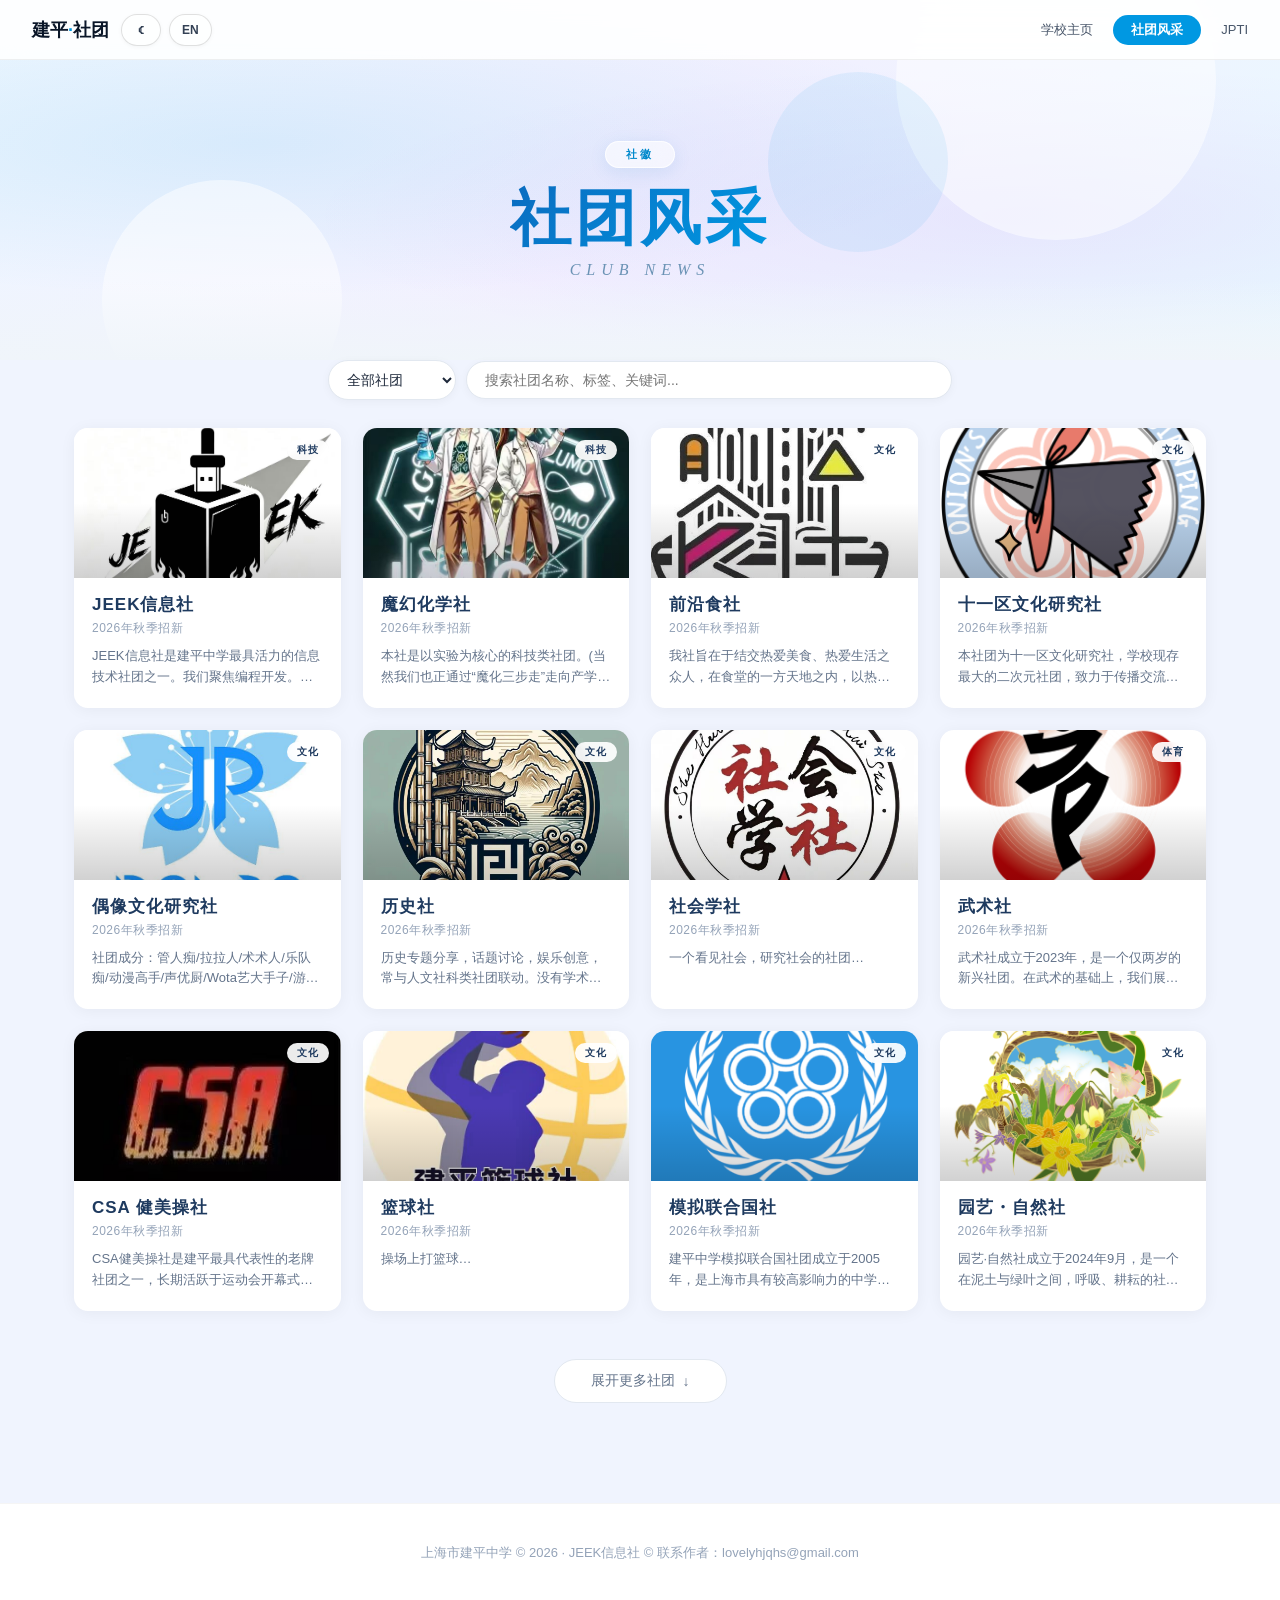
==== commit 44f614a5: "更新页面并补充社团图片" ====
--- a/club.html
+++ b/club.html
@@ -86,7 +86,7 @@
 <div class="modal-overlay" id="modalOverlay" onclick="if(event.target===this)closeModal()"><div class="modal"><button class="modal-close" onclick="closeModal()">x</button><div class="modal-scroll"><div class="modal-poster" id="modalPoster"><div class="modal-poster-content"><h2 id="modalTitle">社团名称</h2><div class="modal-tags" id="modalTags"></div></div></div><div class="modal-body-inner" id="modalBody"></div></div></div></div>
 <script src="site-tools.js"></script>
 <script>
-var allClubs = [{"id": 100, "name": "JEEK信息社", "cat": "科技", "tags": ["编程", "技术", "创意"], "desc": "JEEK信息社是建平中学最具活力的信息技术社团之一。我们聚焦编程开发。无论你是编程新手还是技术达人，都能在这里找到属于自己的舞台", "fullIntro": "JEEK信息社是建平中学最具活力的信息技术社团之一。我们聚焦编程开发。无论你是编程新手还是技术达人，都能在这里找到属于自己的舞台。", "keywords": ["编程", "技术", "创意"], "extraMsg": "来JEEK信息社打cs喵。", "svgIdx": 2, "img": "jeek1.jpg", "img2": "JEEK信息社社团招新海报（已过审）.png", "contact": "微信号：JerryButNotJenny"}, {"id": 300, "name": "魔幻化学社", "cat": "科技", "tags": ["实验", "化学", "创意"], "desc": "本社是以实验为核心的科技类社团。(当然我们也正通过“魔化三步走”走向产学研一体的综合性社团)我们在社团课上完成丰富的实验，并进行一些基于高考/竞赛的理论讲解。", "fullIntro": "本社是以实验为核心的科技类社团。(当然我们也正通过“魔化三步走”走向产学研一体的综合性社团)我们在社团课上完成丰富的实验，并进行一些基于高考/竞赛的理论讲解。", "keywords": ["实验", "化学", "创意"], "extraMsg": "【建平中学魔幻化学社三步走计划】\n第一步：在25级的努力下完成社团资金的初步积累并完成社拟，创建宣传和营销体系，积累经验。\n第二步：由26级为主力，挑选具备化学素养和实验精神的社员进行高技术含量和实验价值的课题研究；学习JTV和JPSC的经验，完善宣传和经营模式，系统培养营销人才。\n第三步：由27级开始，利用前期积累的资本和较为成熟的社团体系，着重进行高技术含量、高价值的课题，如合成特种材料等。\n【警告】本社严禁使用、制备危化品，禁止携带危化品入校！禁止将试剂带离实验楼！\n【组织架构】社团设有一名社长和两名副社长。设有研发部、实验部、营销部、宣传部。\n【化竞相关】学校有专门的化学竞赛课程，大学化学先修班主攻天原杯（奥赛），小化主攻东华杯。开学后选拔考试。\n请大家搜索关注公众号和视频号JP魔幻化学社！", "svgIdx": 2, "img": "jmc1.jpg", "img2": "魔幻化学社招新海报（已过审）.jpg"}, {"id": 15, "name": "交通社", "cat": "文化", "tags": ["交通", "摄影"], "desc": "我们是一个由交通爱好者构成的社团，是有关各类交通工具如地铁、火车、飞机、公交等的爱好类社团，有这方面兴趣爱好的同学都可以加入哦", "fullIntro": "我们是一个由交通爱好者构成的社团，是有关各类交通工具，如地铁，火车，飞机，公交等等交通工具的爱好类社团，有这方面兴趣爱好的同学都可以加入哦。", "keywords": ["交通", "摄影"], "extraMsg": "希望新生里喜欢各类交通的同学都来加入我们呀！", "svgIdx": 2, "img2": "交通社招新海报（已过审）.jpg", "contact": "", "contactImg": "jiaotong3.jpg"}, {"id": 2, "name": "服装设计社", "cat": "艺术", "tags": ["设计", "创意", "造型"], "desc": "将自己心中所想的梦中服装以自己的能力去创造出来，让更多人体会到自我创新设计的乐趣所在", "fullIntro": "将自己心中所想的梦中服装以自己的能力去创造出来，让更多人体会到自我创新设计的乐趣所在！", "keywords": ["设计", "创意", "造型"], "extraMsg": "emm可以让将自己的梦想变为现实的社团！", "svgIdx": 1}, {"id": 200, "name": "前沿食社", "cat": "文化", "tags": ["美食", "生活", "创意"], "desc": "我社旨在于结交热爱美食、热爱生活之众人，在食堂的一方天地之内，以热爱为笔墨，写下关于美食的篇章", "fullIntro": "我社旨在于结交热爱美食、热爱生活之众人，在食堂的一方天地之内，以热爱为笔墨，写下关于美食的篇章。在过去，我们开展了包括但不限于港式奶茶、虾饼、水果酸奶碗、椰奶芒果西米露、法式可丽饼和黄油饼干等美食的制作，受到了校内师生广泛好评！在和食堂的联动中，我们创新制作方式，美食种类愈发丰富，在各大校园活动中不断展现着身影。在自由包容宽松的社团氛围里，一切想法都被鼓励与支持！我们志在结交建平所有“老吃家”，以食会友，何其有趣！", "keywords": ["美食", "生活", "创意"], "extraMsg": "诚邀大家加入建平中学前沿食社！和我们一起交朋友，一起吃，一起玩，一起做有专业素养的老吃家！", "svgIdx": 1, "img2": "前沿食社招新海报（已过审）.jpg"}, {"id": 16, "name": "推理社", "cat": "文化", "tags": ["剧本杀", "推理", "社交"], "desc": "我社主要包含的活动为剧本杀、狼人杀，旨在在繁忙的学习活动中让每一位社员收获放松的身心以及脑力推理的珍贵体验", "fullIntro": "我社主要包含的活动为剧本杀、狼人杀，旨在在繁忙的学习活动中让每一位社员收获放松的身心以及脑力推理的珍贵体验。", "keywords": ["剧本杀", "推理", "社交"], "extraMsg": "", "svgIdx": 0, "contact": "手机号：18321376393\n微信号：Foreverfree_67", "img2": "推理社招新海报 （已过审）.png"}, {"id": 6, "name": "桥牌社", "cat": "文化", "tags": ["桥牌", "推理"], "desc": "本社的活动是以桥牌为主的牌类活动，社团氛围轻松，只要是对于桥牌感兴趣的同学，我们都很欢迎", "fullIntro": "本社的活动是以桥牌为主的牌类活动，社团氛围轻松，只要是对于桥牌感兴趣的同学，我们都很欢迎。", "keywords": ["桥牌", "推理"], "extraMsg": "暂无", "svgIdx": 0, "img2": "桥牌社招新海报（已过审）.png"}, {"id": 5, "name": "十一区文化研究社", "cat": "文化", "tags": ["二次元", "ACG", "展演"], "desc": "本社团为十一区文化研究社，学校现存最大的二次元社团，致力于传播交流ACG文化，分享快乐，创造愉悦的高中生活", "fullIntro": "本社团为十一区文化研究社，学校现存最大的二次元社团，欢迎加入十一区文化研究社！人要有梦想，就要创造能够持续去追逐梦想的环境。这也属于努力追梦的范畴内，我们致力于传播交流ACG文化，分享快乐，创造愉悦的高中生活！", "keywords": ["二次元", "ACG", "展演"], "extraMsg": "", "svgIdx": 1}, {"id": 14, "name": "青年物理社", "cat": "科技", "tags": ["物理", "实验", "学术"], "desc": "物理社。活跃度不高，希望能在新的学期再次伟大", "fullIntro": "物理社。活跃度不高，希望能在新的学期再次伟大。", "keywords": ["物理", "实验", "学术"], "extraMsg": "", "svgIdx": 2}, {"id": 4, "name": "偶像文化研究社", "cat": "文化", "tags": ["偶像", "ACG", "音乐"], "desc": "社团成分：管人痴/拉拉人/术术人/乐队痴/动漫高手/声优厨/Wota艺大手子/游戏痴/偶像痴。社团活动：漫画屋/猜歌会/Wota艺教学/年度总结/动画游戏吐槽/Vocaloid&UTAU等。只要怀着对ACG文化的热爱，这里一定会让你收获许多欢乐！", "fullIntro": "社团成分：管人痴/拉拉人/术术人/乐队痴/动漫高手/声优厨/Wota艺大手子/游戏痴/偶像痴。社团活动：漫画屋/猜歌会/Wota艺教学/年度总结/动画游戏吐槽/Vocaloid&UTAU等。只要怀着对ACG文化的热爱，这里一定会让你收获许多欢乐！", "keywords": ["偶像", "ACG", "音乐"], "extraMsg": "看看偶研喵，看看偶研谢谢喵（不入社，只入群也可以喵）", "svgIdx": 1, "img2": "偶像文化研究社招新海报（已过审）.JPG", "contact": "微信号：Moonbase_0777"}, {"id": 1, "name": "Bravo金苹果广播站", "cat": "文化", "tags": ["广播", "音乐", "服务"], "desc": "负责校园常驻点歌台及广播站相关工作，包括收集歌曲、排歌单、制作海报、发布公众号等，除放歌外其余工作皆在线上完成", "fullIntro": "【Bravo金苹果广播站】招新啦！Bravo的工作：负责校园常驻点歌台及广播站相关工作，包括但不限于：收集歌曲、排歌单、制作海报、发布公众号……Bravo的优势：1.除放歌外其余工作皆在线上完成，不占用校内社团时间，你可以加入其他任何你想参加的社团！2.可以负责编排每周的歌单！3.等你来发掘……！期待每一位有责任心的同学加入Bravo！有广播站工作经验、公众号排版经验、海报制作经验的同学优先！Bravo金苹果广播站欢迎大家！Bravo！", "keywords": ["广播", "音乐", "服务"], "extraMsg": "热烈欢迎所有爱建平、有责任心、富有创造力的同学和我们携手一起，搭建更美好的明天！", "svgIdx": 0, "img2": "Bravo金苹果广播站 招新海报（已过审）.jpg"}, {"id": 7, "name": "历史社", "cat": "文化", "tags": ["历史", "人文", "社交"], "desc": "历史专题分享，话题讨论，娱乐创意，常与人文社科类社团联动。没有学术压力，也没有功利学习，只要你对历史感兴趣就欢迎加入", "fullIntro": "社团内容：历史专题分享，话题讨论，娱乐创意，常与人文社科类社团联动。活动周期：每周半小时无压力。成员介绍：人少而精的熟人社会，友善且有趣，欢迎交友。成分覆盖所有中国古代史、世界史、近代史。有史同与国拟成分！概括：这里没有学术压力，也没有功利学习，只要你对历史感兴趣，无论是娱乐玩梗，或是有所耳闻，都欢迎加入历史社，一起深挖历史学科的魅力与底蕴，敬热爱，敬自由！", "keywords": ["历史", "人文", "社交"], "extraMsg": "考试周可集体复习包过！时间不与第一社团冲突，可挂名赚学分（一人可报三社团）。特邀年级最受欢迎历史老师随机刷新！无需缴纳社费，送周边，有食物不定期掉落！", "svgIdx": 1, "img2": "历史社招新海报2（已过审）.jpg", "contact": "微信号：wyl282959417", "contactImg": "lishi3.jpg"}, {"id": 8, "name": "社会学社", "cat": "文化", "tags": ["思辨", "人文"], "desc": "一个看见社会，研究社会的社团", "fullIntro": "一个看见社会，研究社会的社团", "keywords": ["思辨", "人文"], "extraMsg": "我们永远从实际的现象出发，不去谈一切没有实际架构的飘渺理论。我们质疑一切理所应当，一切观点都能在这个舞台上呈现。", "svgIdx": 2, "img2": "社会学社招新海报（已过审）.jpg", "contact": "微信号：xiaoran091231"}, {"id": 400, "name": "武术社", "cat": "体育", "tags": ["体育", "比赛", "展演"], "desc": "武术社成立于2023年，是一个仅两岁的新兴社团。在武术的基础上，我们展开展演、比赛、课堂等等一系列多彩的活动。", "fullIntro": "武术社成立于2023年，是一个仅两岁的新兴社团。在武术的基础上，我们展开展演、比赛、课堂等等一系列多彩的活动。活动时间：每周周三4s课（最后两节课）+每周五放学后一个半小时（周五是拓展提高课堂，可根据自己安排选择是否参与，不计入考勤）。活动内容：教学各种中国武术，如剑术、刀术、南拳、迷踪拳等等，会为没有接触过中国武术的你打开新世界大门。社团亮点：武术社是一个非常综合的社团，重大活动包括校内、校外表演、校外比赛等。在即将到来的新学期，武术社将加盟930大舞台演出，参与国际部迎新汇演等。", "keywords": ["体育", "比赛", "展演"], "extraMsg": "新生同学们看过来！武术社活动包含演出、训练、社交账号运营、公众号推文投稿、周边设计制作售卖，你的任何特长在这里一定有用武之地！武术社是一个温暖的集体，我们会用给社员过生日、互相指导动作、交流武术见解等方式让你感到参与感和归属感。", "svgIdx": 3, "img2": "武术社招新海报（已过审）.png"}, {"id": 500, "name": "JFM同花魔术社", "cat": "文化", "tags": ["魔术", "创意"], "desc": "恭喜你找到了一个会魔法的社团！在这里，无论是魔术高手还是新手小白，我们一起学习技巧，讨论流程，学会表演的风范以及临场应变的能力。", "fullIntro": "恭喜你找到了一个会魔法的社团！在这里，无论是魔术高手还是新手小白，我们会一起学习技巧，讨论流程，学会表演的风范以及临场应变的能力。我们不仅仅局限于纸牌，大型舞台魔术一样是我们的探讨对象，除了平常和朋友耍帅之外，我们会有机会在舞台上展现魔术的风采。如果你对魔术感兴趣，加入我们，我们会给你展现一个全新的世界！", "keywords": ["魔术", "创意"], "extraMsg": "一双手，一副牌，一个舞台，一个奇迹。什么？你说你没有手？没关系，只要给你演过我们都会教，只要教过你保证都能会。不要998，不要798，啥都不用给，魔术技巧带回家！", "svgIdx": 0, "img2": "魔术社招新海报1（已过审）.png"}, {"id": 600, "name": "学生公司", "cat": "文化", "tags": ["创意", "设计", "金融"], "desc": "建平学生公司由社长、副社长、六部门部长组成总负责人团队，下设市场、财务、宣联、设计、秘书、运营六大职能部门，开展各类校园实践经营活动。", "fullIntro": "建平学生公司由社长、副社长、六部门部长组成总负责人团队，统筹整体运营、制定发展规划，掌握重大事务决策权。公司下设市场、财务、宣联、设计、秘书、运营六大职能部门：市场部负责线下销售与售后仓储；财务部统筹账务统计与收支上报；宣联部负责内外宣传与外联对接；设计部承接文创、海报创作；秘书部整理会议、公众号文稿；运营部对接货源、管理物料与线上程序开发。各部门协同配合，秉持协作共进、创新发展、服务同学、传递价值的宗旨开展各类校园实践经营活动。", "keywords": ["创意", "设计", "金融"], "extraMsg": "", "svgIdx": 1, "img2": "614.png", "contact": "微信号：Felicity-6567", "contactImg": "gongsi3.jpg"}, {"id": 700, "name": "舞蹈团", "cat": "艺术", "tags": ["舞蹈", "比赛", "艺术"], "desc": "hello呀新高一们！想不想加入舞蹈团呢？有没有舞蹈基础都可以哦~专业老师教学，表演机会多多！周五下午训练，坚持到学期末就是两个学分等着你！", "fullIntro": "hello呀新高一们！想不想加入舞蹈团呢？有没有舞蹈基础都可以哦~专业老师教学，表演机会多多！周五下午训练，意味着周三4S时间也是可以选别的社团课的呢（可能有些社团会撞时间，最好提前沟通）。坚持到学期末就是两个学分等着你！还有比赛的机会哦（拿奖了可以进综评！）不要犹豫啦，快加入我们吧！", "keywords": ["体育", "比赛", "艺术"], "extraMsg": "来来来都来！！！", "svgIdx": 0}, {"id": 810, "name": "OCC 定向越野社", "cat": "文化", "tags": ["体育", "比赛"], "desc": "本社团由体育组田来老师指导，主要提升身体素质与协作能力，积极参与各级比赛并屡获佳绩。", "fullIntro": "本社团由体育组田来老师指导，主要提升身体素质与协作能力，积极参与各级比赛并屡获佳绩。", "keywords": ["体育", "比赛"], "extraMsg": "本社社员同时作为学校运动队队员，拥有双倍学分。", "svgIdx": 3, "img2": "OCC定向越野社招新海报（已过审）.jpg", "contact": "", "contactImg": "yueye3.jpg"}, {"id": 802, "name": "BR 生物社", "cat": "文化", "tags": ["生物", "实验"], "desc": "BR生物社创立于2010年，是专注生命科学探索的校园学术社团，秉持“实践促探究，学科融生活”的核心理念，为热爱生物的学子搭建实践与探究平台。", "fullIntro": "BR生物社创立于2010年，是专注生命科学探索的校园学术社团，面向全体高一、高二同学开放招募，始终秉持“实践促探究，学科融生活”的核心理念，为热爱生物的学子搭建实践与探究平台。社团活动时间固定于每周三两节4S课，在致真楼205生化实验室开展多样化特色活动。日常包含户外生物自然观察、昆虫标本制作课程、显微镜细胞观测、生化检测实验等。十余年来，社团以趣味实验、自然调研、标本创作丰富课余生活，让同学们跳出课本，真切感知生命魅力。无论有无生物基础，只要心怀对自然与生命的好奇，都可以加入我们。", "keywords": ["生物", "实验"], "extraMsg": "如果你厌倦了书本上枯燥的理论，渴望亲手触摸鲜活的生命世界，这里便是最合适的去处。每周三我们都会在生化实验室开展活动：走进校园观察动植物、亲手制作蝴蝶昆虫标本、用显微镜窥探细胞奥秘，还能参与各类生化小实验。不必担心自己生物基础薄弱，社团里学长学姐都会耐心指导。期待怀揣好奇心的你加入我们，一同奔赴浪漫的生命探索旅程！", "svgIdx": 2, "img2": "BR生物社招新海报（已过审）.JPG.jpg", "contact": "", "contactImg": "shengwu3.jpg"}, {"id": 803, "name": "CSA 健美操社", "cat": "文化", "tags": ["体育", "比赛"], "desc": "CSA健美操社是建平最具代表性的老牌社团之一，长期活跃于运动会开幕式、市级区级健美操大赛及乐动体育活动等舞台，凭借出色的团队协作与扎实的训练功底，屡获殊荣。", "fullIntro": "CSA健美操社是建平最具代表性的老牌社团之一，长期活跃于运动会开幕式、市级区级健美操大赛及乐动体育活动等舞台，凭借出色的团队协作与扎实的训练功底，屡获殊荣。今年7月，我们刚刚斩获市级比赛一金一铜，下半年仍有众多参赛机会，后续还会发放奖学金。（进健美操社学长学姐会手把手教会你获得飞翔的能力。）", "keywords": ["体育", "比赛"], "extraMsg": "", "svgIdx": 3, "img2": "CSA健美操社招新海报（已过审）.jpg", "contact": "", "contactImg": "csa3.jpg"}, {"id": 820, "name": "篮球社", "cat": "文化", "tags": ["体育", "社交"], "desc": "操场上打篮球", "fullIntro": "操场上打篮球", "keywords": ["体育", "社交"], "extraMsg": "", "svgIdx": 3, "img2": "篮球社招新海报（已过审）.png", "contact": "", "contactImg": "lanqiu3.jpg"}, {"id": 821, "name": "模拟联合国社", "cat": "文化", "tags": ["人文", "社交", "比赛"], "desc": "建平中学模拟联合国社团成立于2005年，是上海市具有较高影响力的中学生模联社团之一。社团长期专注于国际议题研究与模拟联合国实践，凭借扎实的学术实力与出色的会议表现，在各类赛事中屡获佳绩。", "fullIntro": "建平中学模拟联合国社团成立于2005年，是上海市具有较高影响力的中学生模联社团之一。社团长期专注于国际议题研究与模拟联合国实践，凭借扎实的学术实力与出色的会议表现，在各类赛事中屡获佳绩。加入建平模联，你将与志同道合的伙伴一起探索世界、锻炼表达、提升思辨能力，在交流与碰撞中收获成长。", "keywords": ["人文", "社交", "比赛"], "extraMsg": "模联并不是一个轻松的社团。它需要知识储备，也需要在思考与表达之间不断磨炼。但在一次次会议与讨论中，你会逐渐理解世界如何运转，权力如何平衡。你会发现，那些看似遥远的国际议题，其实都源于普通人的选择；所谓权威，也只是被赋予责任的人。希望在JPMUN，你能探索世界，也找到更好的自己。", "svgIdx": 2, "img2": "模联社海报（已过审）.jpg", "contact": "微信号：Alice10011202"}, {"id": 829, "name": "挹芬剧社", "cat": "文化", "tags": ["创意", "比赛", "展演", "文学"], "desc": "挹芬剧社是建平中学优秀社团，诞生于二十一世纪二十年代，曾斩获2024“东方美育联盟”年终盛典优秀展演作品奖。剧社多次登上建平中学930大舞台、上海市校园戏剧节以及东方艺术中心开展展演。", "fullIntro": "挹芬剧社是建平中学优秀社团，诞生于二十一世纪二十年代，曾斩获2024“东方美育联盟”年终盛典优秀展演作品奖。剧社多次登上建平中学930大舞台、第三届上海市校园戏剧节以及东方艺术中心开展展演。社团拥有专属活动场地、专项经费，还有专业导师提供指导，氛围自由融洽。无论是向往台前表演，还是钟情导演、编剧、灯光、音效等幕后工作，我们都热忱欢迎你的到来，一同探索戏剧蕴藏的无限可能。", "keywords": ["创意", "比赛", "展演", "文学"], "extraMsg": "挹芬剧社如同温暖热忱的大家庭。戏剧不只依靠台前演员，导演、策划、编剧以及所有热爱剧本与表演的幕后伙伴，都是剧目不可或缺的一部分。今年我们计划为930大舞台筹备喜剧剧目，新社员可以直接参与喜剧的编排与演出，期待怀揣热爱的你加入我们！", "svgIdx": 0, "img2": "挹芬剧社招新海报（已过审）.jpg", "contact": "微信号：lmxxxxx20090831", "contactImg": "yifen3.jpg"}, {"id": 830, "name": "园艺・自然社", "cat": "文化", "tags": ["自然", "创意"], "desc": "园艺·自然社成立于2024年9月，是一个在泥土与绿叶之间，呼吸、耕耘的社团。每周五放学后的一次次播种、栽培，我们在泥土中开启一段段与植物的故事。", "fullIntro": "园艺·自然社成立于2024年9月，是一个在泥土与绿叶之间，呼吸、耕耘的社团。每周五放学后的一次次播种、栽培，我们在泥土中开启一段段与植物的故事。我们压制植物标本，制作了《建平草木集》。我们还积极参与社团文化节，售卖与竹汐文学社、学生公司联名的明信片《建平花间集》、百日菊盆栽，开展连线小游戏，获胜者可以得到精心制作的植物标本书签。在一株株植物的栽种与守护中，社员学会了尊重每一寸生命的成长节奏，也更深刻地体会到尊重自然、尊重生命的意义。", "keywords": ["自然", "创意"], "extraMsg": "欢迎加入园艺·自然社！这里是i人的天堂，也欢迎e人的加入！园艺在艺术栽培之外还不可避免地需要体力劳动，所以园艺社急需男生的加入！如果你热爱莳花弄草、内向拥有自己的小世界、懂得园艺知识，那就快来加入我们吧！", "svgIdx": 1, "img2": "园艺·自然社海报（已过审）.png", "contact": "微信号：wxid_97qmdtf23y2112", "contactImg": "yuanyi3.jpg"}, {"id": 832, "name": "竹汐文学社", "cat": "文化", "tags": ["文学", "创意"], "desc": "这里是竹汐文学社，一个由热爱文学的同学们组成的团体。我们欢迎一切对文学有兴趣的Jper加入。", "fullIntro": "这里是竹汐文学社，一个由热爱文学的同学们组成的团体。我们欢迎一切对文学有兴趣的Jper加入。日常的社团课氛围自由，内容有趣；在各大活动（例如930社团专场、义卖、社团文化节）积极参与和准备，你永远不会在竹汐感到无聊，因为我们就是世上最最最好的社团之一！", "keywords": ["文学", "创意"], "extraMsg": "我们真的有很多惊喜活动，但这里真的不可以透露哦……", "svgIdx": 1, "img2": "竹汐文学社招新海报（已过审）.jpg", "contact": "", "contactImg": "zhuxi3.jpg"}, {"id": 800, "name": "04论坛社", "cat": "文化", "tags": ["文学", "创意", "比赛", "社交"], "desc": "04论坛社，即上海市建平中学辩论队，已有建社三十周年的历史，现位列国际中学生华语辩论排行榜全球第四。全队在教练皓叔的带队深耕之下，始终谦逊敬畏每一场赛场交锋。", "fullIntro": "04论坛社，即上海市建平中学辩论队，已有建社三十周年的历史，现位列国际中学生华语辩论排行榜全球第四。全队在教练皓叔的带队深耕之下，始终谦逊敬畏每一场赛场交锋，以踏实思辨打磨硬实力，在漫长岁月里沉淀出独属于建平的底色与风骨。社团薪火绵长，前辈星光赓续不绝。这里走出两位复旦大学新国辩冠军主力、清华大学辩论队创始人，历届优秀社员皆成长为复旦、交大、华师大、上外等一众知名高校的校辩论队核心骨干。数年来奔赴国内外各大比赛，队伍曾两度问鼎华语辩论世界杯高中组，斩获南海杯、鸿鹄杯赛事冠军，于亚洲杯、惟言杯、四海杯等顶级赛事收获多项重磅亚季殊荣。三十载春秋步履不停，追光之心从未消减。这份热忱，便是04始终信奉的信条：Never underestimate the heart of a champion", "keywords": ["文学", "创意", "比赛", "社交"], "extraMsg": "欢迎大家看看04！目前是世界第四辩论队：）来04打多多多多多的比赛、见知名辩手/评委、分蛋糕、去龙华寺团建祈福、寒暑假去外地比赛、凌晨备赛、玩桌游、930打表演赛……而且，04还和99%社团活动时间都不冲突！名单是直接白名单导入还不需要抢社团！还有双倍学分！今年正好是建社30周年，快加入我们解锁大型活动～！（无需过往辩论经历，觉得自己擅长表达/喜欢说话/思维敏捷/喜欢上价值……都可以来试试！04非常非常欢迎大家的加入）", "svgIdx": 2, "img2": "04论坛社（已过审）.png", "contact": "微信号：CountingStars_love12", "contactImg": "043.jpg"}, {"id": 801, "name": "空白blank社", "cat": "文化", "tags": ["社交", "剧本杀"], "desc": "发展面非常广的社团，主要是社员间玩游戏、聊天促进感情，是个人少的冷门宝藏社团。重点在于让每个社员感觉被看到、有参与。平时可能会玩海龟汤、狼人杀一类的游戏，还有其他桌游，社长不定期投喂吃的。", "fullIntro": "发展面非常广的社团，主要是社员间玩游戏、聊天促进感情，是个人少的冷门宝藏社团。重点在于让每个社员感觉被看到、有参与。平时可能会玩海龟汤、狼人杀一类的游戏，还有其他桌游，社长不定期投喂吃的。", "keywords": ["游戏", "狼人杀", "海龟汤", "桌游", "聊天", "交友", "宝藏"], "extraMsg": "来玩！", "svgIdx": 0, "img2": "空白_blank社（已过审）.jpg"}, {"id": 804, "name": "F1 社", "cat": "文化", "tags": ["体育", "社交"], "desc": "本社团面向广大赛车爱好者，主攻F1赛事的理解与线上交流，氛围休闲，新入坑选手与老资历并存。在这里，你可以发表对赛车的一切见解。", "fullIntro": "本社团面向广大赛车爱好者，主攻F1赛事的理解与线上交流，休赛期也有F1纪录片或历年经典比赛品鉴，社团整体氛围比较休闲，新入坑选手与老资历并存。在这里，你可以发表对赛车的一切见解。", "keywords": [], "extraMsg": "以F1社为基地，积极发展赛车文化在校园里的传播，寻找更多志趣相投的人。", "svgIdx": 0, "img2": "F1社 招新海报（已过审）.png"}, {"id": 805, "name": "GPSL 金菠萝街舞社", "cat": "文化", "tags": ["展演", "舞蹈"], "desc": "一方以舞步丈量青春、用热爱定义自我的舞台。深耕Hip-hop、JAZZ等多元舞种，在风格的碰撞与融合中探寻无限可能，收获舞台、伙伴与为热爱全力以赴的滚烫记忆。", "fullIntro": "一方以舞步丈量青春、用热爱定义自我的舞台。我们深耕Hip-hop、JAZZ等多元舞种，在风格的碰撞与融合中，探寻无限可能。在这里，你将收获的不仅是建平大大小小舞台的表演机会，更是一群志同道合的伙伴，以及为热爱全力以赴的滚烫记忆。", "keywords": [], "extraMsg": "因热爱而相聚，因起舞而闪耀。愿GPSL成为你青春最温暖的归处，让每一个跃动的灵魂，都能在这里寻得纯粹的欢乐！", "svgIdx": 0, "img2": "招新2.jpg"}, {"id": 806, "name": "JBS 原创游戏社", "cat": "文化", "tags": ["创意", "编程"], "desc": "", "fullIntro": "", "keywords": [], "extraMsg": "", "svgIdx": 0}, {"id": 807, "name": "JPE 经济社", "cat": "文化", "tags": ["金融"], "desc": "", "fullIntro": "", "keywords": [], "extraMsg": "", "svgIdx": 0}, {"id": 808, "name": "JPGEO 地学社", "cat": "文化", "tags": ["自然", "实验"], "desc": "JPGEO地学社是建平中学优秀社团，汇聚了一群对地球科学怀有热忱与好奇的探索者。从岩石矿物辨识到地质现象解读，从气象观测到天文探索，用脚步丈量大地，用双眼仰望星空。", "fullIntro": "JPGEO地学社是建平中学优秀社团，汇聚了一群对地球科学怀有热忱与好奇的探索者。社团曾参与930社团专场、学雷锋义演义卖、社团文化节等校园大型活动，并获评优秀社团称号。从岩石矿物的辨识到地质现象的解读，从气象观测到天文探索，我们用脚步丈量大地，用双眼仰望星空。社团活动兼具学术深度与趣味体验，无论你是痴迷于山川地貌的地理迷，还是对自然奥秘充满好奇的探索家，这里都有属于你的一方天地。我们热忱欢迎每一位心怀热爱的你加入，一同解锁地球的无穷密码。", "keywords": [], "extraMsg": "JPGEO地学社是一个充满好奇心与探索精神的大家庭。地球科学不只停留在课本与试卷上，每一次野外考察、每一场实验观测、每一回头脑风暴，都是我们走近自然、理解世界的独特方式。今年我们将继续开展丰富多样的社团活动。期待怀揣热爱的你加入我们，一起探索脚下这片土地的无尽奥秘！", "svgIdx": 0, "img2": "JPGEO地学社招新海报（已过审）.jpg"}, {"id": 809, "name": "JRC 机器人社", "cat": "文化", "tags": ["编程", "比赛", "创意", "技术"], "desc": "", "fullIntro": "", "keywords": [], "extraMsg": "", "svgIdx": 0, "img2": "JRC机器人社海报（已过审）.png"}, {"id": 811, "name": "SSS 配音社", "cat": "文化", "tags": ["创意", "展演"], "desc": "", "fullIntro": "", "keywords": [], "extraMsg": "", "svgIdx": 0, "img2": "sss配音社招新海报（已过审）.png"}, {"id": 812, "name": "VOJP 阿卡贝拉社", "cat": "文化", "tags": ["音乐", "艺术"], "desc": "主打纯人声无伴奏合唱的音乐社团，融合流行、抒情、跨界等曲风，通过分声部配合与和声编排，让单一的人声交织出层次饱满的旋律。", "fullIntro": "阿卡贝拉社，作为主打纯人声无伴奏合唱的音乐社团，只用纯粹嗓音，诠释音乐最本真的模样。我们喜好探索人声的多元魅力，融合流行、抒情、跨界等多种曲风，通过分声部配合、和声编排、节奏卡点，让单一的人声交织出层次饱满的旋律。社团氛围轻松充实，我们在一次次磨合与合唱中培养默契，在自己的声音中寻找真实的自我。期待你的加入，探索人声的多样。", "keywords": [], "extraMsg": "人声是最具有魅力的乐器。", "svgIdx": 0, "img2": "VOIP阿卡贝拉社招新海报（已过审）.png"}, {"id": 813, "name": "钢琴西乐社", "cat": "文化", "tags": ["音乐", "展演", "艺术"], "desc": "", "fullIntro": "", "keywords": [], "extraMsg": "", "svgIdx": 0, "img2": "钢琴西乐社  招新海报（已过审）.png"}, {"id": 814, "name": "即兴造物社", "cat": "文化", "tags": [], "desc": "即兴造物社成立于2026年3月，走工程实践与人文创意双向融合的发展路线，秉持“心中所想，就要实现”的宗旨，鼓励放开思路、大胆试错。", "fullIntro": "即兴造物社成立于2026年3月，是一支朝气蓬勃的新生社团。虽然社团尚且年轻，但我们已经搭建起完整的活动框架，形成了轻松包容的活动氛围，没有刻板的要求与压力，鼓励大家放开思路、大胆试错，不必害怕想法不成熟或是作品不完美。\n我们跳出单一的社团定位，走工程实践与人文创意双向融合的发展路线，不只是纯粹的理科搭建社团，也不是单纯的文艺手作社团。在工程板块，我们围绕DI目的地想象赛事开展训练，进行桥梁、弹珠传动轨道、承重高塔等结构搭建，探索力学原理，锻炼临场解题、团队协作的能力；在人文创意板块，我们开设钩织手作、即兴剧本创作、舞台表演等活动，用手工与表达释放想象力，为造物赋予温度。\n理性搭建骨架，感性注入灵魂。在这里，无论你擅长理科构思，还是热爱文艺创作，都能找到属于自己的一方天地。我们秉持“心中所想，就要实现”的宗旨，希望每一位社员都能跳出应试思维的桎梏，把脑海里天马行空的构想，亲手变为看得见、摸得着的实物。", "keywords": [], "extraMsg": "愿你在这里挣脱固有答案的束缚，以工程的理性构筑支撑，以人文的想象丰盈内核。不必畏惧试错，不必苛求完美。保持好奇，大胆创造，让每一个奇思妙想都拥有落地生根的机会，在动手造物的过程中，看见自己创意的无限潜能。", "svgIdx": 0, "img2": "即兴造物社招新海报（已过审）.jpg"}, {"id": 815, "name": "坚决不做马斯狗社", "cat": "文化", "tags": ["数学", "创意"], "desc": "", "fullIntro": "", "keywords": [], "extraMsg": "", "svgIdx": 0, "img2": "mathsgo招新海报（已过审）.jpg"}, {"id": 816, "name": "建平电影社", "cat": "文化", "tags": ["社交", "人文"], "desc": "充满活力的文艺社团，为热爱影像艺术的同学搭建自由真诚的交流分享平台，组织影片赏析、主题沙龙、影评交流等活动。", "fullIntro": "建平电影社是建平中学充满活力的文艺社团，为校内热爱影像艺术的同学们搭建自由真诚的交流分享平台。在这里，你不必再为无处安放的分享欲感到遗憾，可以畅谈心中挚爱的导演、魂牵梦萦的艺术风格、触动内心的镜头语言、反复回味的经典影片，交换观点，碰撞灵感。社团会组织影片赏析、主题沙龙、影评交流等丰富活动，无论你钟爱观影评论，还是愿意尝试剧本构思，我们都热忱欢迎你的到来，一同感受电影独有的浪漫与力量，传播电影文化，服务建平学子。", "keywords": [], "extraMsg": "建平电影社就像一方温柔自在的影像小天地。电影从不止于银幕上的故事，独到的影评、动人的镜头构思，每一位热爱光影的同好都是社团不可或缺的一部分。今年我们计划开展多场主题观影沙龙、影片交流分享活动，期待怀揣热爱的你加入我们！", "svgIdx": 0, "img2": "建平电影社招新海报（已过审）.jpg"}, {"id": 817, "name": "建平乒协", "cat": "文化", "tags": ["体育", "比赛"], "desc": "建平乒协汇聚了一群热爱乒乓球的同学。无论球技如何，只要心怀感兴趣都欢迎加入，银球跃动、挥拍逐热，在小球的旋转里找到热爱。", "fullIntro": "建平乒协汇聚了一群热爱乒乓球的同学。无论球技如何，只要心怀感兴趣，都欢迎加入我们。银球跃动，挥拍逐热，建平乒协的每一位社员，都能在小球的旋转里找到热爱。平日里我们和水平相近的伙伴一同训练、切磋球技，在伙伴的陪伴中收获成长，在切磋之中精进球技，释放压力。表现突出、尤为热爱的同学可以选拔进入校乒乓球队，并肩协作，代表学校外出参赛。在这里不仅能够磨炼球技、强健体魄，还可以结识意气相投的伙伴，找到合拍的球搭子。秉持“球不落地，永不放弃”的精神，我们期待与你相遇！", "keywords": [], "extraMsg": "愿大家在这里尽情挥洒活力，提升球技，收获伙伴，真切感受乒乓球带来的乐趣。会有极其热情的毕业学长随机掉落，与大家交流切磋哦。愿同学们在球台前学会专注，在输赢之中懂得从容，怀揣这份热爱奔赴每一回合。建平乒协，因你而转。", "svgIdx": 0, "img2": "建平乒协招新海报（已过审）.png"}, {"id": 818, "name": "建平围棋社 JPGO", "cat": "文化", "tags": ["体育"], "desc": "", "fullIntro": "", "keywords": [], "extraMsg": "", "svgIdx": 0, "img2": "建平围棋社招新海报（已过审）.jpg"}, {"id": 819, "name": "建平羽协", "cat": "文化", "tags": ["体育", "比赛"], "desc": "", "fullIntro": "", "keywords": [], "extraMsg": "", "svgIdx": 0, "img2": "建平羽协招新海报（已过审）.png"}, {"id": 822, "name": "魔方社", "cat": "文化", "tags": ["创意"], "desc": "由魔方爱好者组成，欢迎任何水平、任何对魔方有兴趣的同学，学长会手把手传授技巧和经验，也欢迎高手前来交流。", "fullIntro": "我们由一群魔方爱好者组成。在这里，我们会接纳任何对魔方有兴趣的同学，不论水平高低，学长们会手把手传授魔方技巧和经验。这里同样欢迎精通魔方的高手来这里交流学习。我们致力于打造一个和谐健康、包容谦和的魔方社团，欢迎大家的加入。", "keywords": [], "extraMsg": "希望学弟学妹们能够在建平扬帆起航，找到自己热爱的社团。", "svgIdx": 0, "img2": "魔方社招新海报（已过审）.jpg"}, {"id": 823, "name": "欧美音乐社", "cat": "文化", "tags": ["音乐"], "desc": "", "fullIntro": "", "keywords": [], "extraMsg": "", "svgIdx": 0}, {"id": 824, "name": "排球社", "cat": "文化", "tags": ["体育", "比赛"], "desc": "专业老师与热心学长学姐手把手指导，新手小白放心加入；区赛成绩优异，社团校队一家亲，氛围互助快乐。", "fullIntro": "要学排球哪家强？排球社团是大王。专业老师热心学长学姐手把手指导。\n新手小白放心加，从零开始也能顶呱呱。\n校外比赛哪家强？排球社团是大王。区赛成绩优异，世赛友谊赛机会多多。\n社团校队是一家，上场展示暴力大扣杀。\n社团氛围哪家强？排球社团是大王。社团成员互帮互助，杜绝球场压力怪。\n每次活动乐哈哈，不打尽兴绝对不回家。", "keywords": [], "extraMsg": "欢迎加入建平中学排球社", "svgIdx": 0, "img2": "排球社招新海报（已过审）.jpg"}, {"id": 825, "name": "轻音社", "cat": "文化", "tags": ["音乐", "展演"], "desc": "建平中学最安静的社团，可以与志同道合的人组一辈子乐队。930与社团文化节都有轻音社的身影，任何乐器都能在这里闪闪发光。", "fullIntro": "轻音社是建平中学最安静的社团。在这里，你可以与志同道合的人组一辈子乐队。不管是930，还是社团文化节，都能看到轻音社的身影。在轻音社，无论你会的是什么乐器都能闪闪发光QwQ", "keywords": [], "extraMsg": "在最安静的角落里，奏响最热烈的青春。我们不追求震耳欲聋的喧嚣，只寻找同频共振的心跳。在这里，每一种声音都值得被倾听，每一个你都是独一无二的旋律。轻音社，等你来，组一辈子的乐队。", "svgIdx": 0, "img2": "K-ON!轻音社招新宣传（已过审）.jpg"}, {"id": 826, "name": "沙盘模型社", "cat": "文化", "tags": ["技术", "创意"], "desc": "方寸沙盘，装得下整座城市与星海。聚焦机械、建筑、科幻等多元题材，从绘图、切割到造景组装，把脑中的空间想象变成看得见的实体。", "fullIntro": "方寸沙盘，装得下整座城市与星海。沙盘模型社聚焦机械、建筑、科幻等多元题材，从绘图、切割到造景组装，把脑中的空间想象变成看得见的实体。\n这里不卷理论，只拼手感与耐心——在板材、胶水与灯带之间，磨的是匠心，练的是空间思维与审美。", "keywords": [], "extraMsg": "愿你在建平的课表里留一块给慢工：一刀一锉，搭起自己想去的远方；一沙一世界，手中微缩，眼里全尺寸。来沙盘模型社，把少年气落成具体形状。", "svgIdx": 0, "img2": "沙盘模型社招新海报（已过审）.jpg"}, {"id": 827, "name": "陶艺社", "cat": "文化", "tags": ["创意", "技术"], "desc": "", "fullIntro": "", "keywords": [], "extraMsg": "", "svgIdx": 0, "img2": "陶艺社招新海报（已过审）.png"}, {"id": 828, "name": "心连心社", "cat": "文化", "tags": [], "desc": "", "fullIntro": "", "keywords": [], "extraMsg": "", "svgIdx": 0, "img2": "心连心社招新海报（已过审）.png"}, {"id": 831, "name": "哲学社", "cat": "文化", "tags": ["人文", "思辨"], "desc": "", "fullIntro": "", "keywords": [], "extraMsg": "", "svgIdx": 0, "img2": "哲学社招新海报（已过审）.jpg"}, {"id": 833, "name": "足球社", "cat": "文化", "tags": ["体育", "比赛"], "desc": "建平中学优秀社团，校队曾获2025年浦东新区高中联赛亚军。活动以实战为主，兼顾技术训练、体能练习与队内对抗赛，欢迎零基础同学参与。", "fullIntro": "足球社是建平中学的优秀社团。这里聚集了校内热爱足球的同学，校队曾拿下2025年浦东新区高中联赛亚军、2026年超级组第五名，在赛场留下了属于建平的成绩。\n社团活动以实战为主，平时会组织基础技术练习、体能训练，也经常开展队内对抗赛。不管你有比赛经验，还是仅仅喜欢足球、几乎没有基础，都可以来参与。我们不追求人人都有高超球技，更看重场上的配合与坚持。课余时间来到球场，释放压力，结交球友，感受奔跑与竞技的乐趣。", "keywords": [], "extraMsg": "期待对足球感兴趣的同学加入我们，一起在绿茵场上挥洒汗水，为校争光。", "svgIdx": 0, "img2": "足球社招新海报（已过审）.jpg"}, {"id": 834, "name": "JTV", "cat": "文化", "tags": ["学生部门"], "desc": "金苹果电视台（JTV）是完全由学生自主管理的校园电视台，始建于1991年，致力于记录校园精彩瞬间、开发原创节目，并宣传建平的育人目标与校园气质。", "fullIntro": "金苹果电视台（简称JTV）是完全由学生自主管理的校园电视台。JTV始建于1991年，于2007年翻开了全新的篇章，在原有的学生媒体框架基础上成立了学生社团。转眼这个大家庭已经一起走过了风雨十余载，创作出了许多优秀的作品。每一位成员都独一无二，但共通的是我们对于JTV的热爱。我们致力于记录学校活动中每一刻的精彩瞬间，也努力开发属于我们自己的节目与作品。JTV与媒体部的合并也使得我们拥有了更多观众。宣传建平的育人目标、对外宣传我校的气质与魅力也成为了我们的使命。", "keywords": [], "extraMsg": "我们在JTV见！", "svgIdx": 0, "img2": "JTV招新海报（已过审）.png"}, {"id": 835, "name": "编辑部", "cat": "文化", "tags": ["学生部门"], "desc": "上到930、南京行，下到值周、专访，团委编辑部始终处在学校热点第一线，用文字记录美好，用语言描述荣耀。《金苹果报》《萃意》《JP SCIENCE》与团委公众号皆出自团委编辑部之手。", "fullIntro": "上到930、南京行，下到值周、专访，团委编辑部始终处在学校热点第一线，用文字记录美好，用语言描述荣耀。“家”喻“户”晓的《金苹果报》《萃意》与《JP SCIENCE》，打开微信便一眼可见的团委公众号，皆是出自团委编辑部之手。\n进团委编辑部一定要妙笔生花吗？大错特错！在这里，你可以有机会与校园风云人物一对一对话，也可以为校杂志筛选文章，又或是简单写一篇新闻稿。在这里，没有你不能，只有你喜欢，你选择，你付出。", "keywords": ["新闻", "文字", "公众号", "采访", "编辑", "杂志"], "extraMsg": "加入编辑部，工作之余，学长学姐给你们点好吃的~", "svgIdx": 1}];
+var allClubs = [{"id": 100, "name": "JEEK信息社", "cat": "科技", "tags": ["编程", "技术", "创意"], "desc": "JEEK信息社是建平中学最具活力的信息技术社团之一。我们聚焦编程开发。无论你是编程新手还是技术达人，都能在这里找到属于自己的舞台", "fullIntro": "JEEK信息社是建平中学最具活力的信息技术社团之一。我们聚焦编程开发。无论你是编程新手还是技术达人，都能在这里找到属于自己的舞台。", "keywords": ["编程", "技术", "创意"], "extraMsg": "来JEEK信息社打cs喵。", "svgIdx": 2, "img": "jeek1.jpg", "img2": "JEEK信息社社团招新海报（已过审）.png", "contact": "微信号：JerryButNotJenny"}, {"id": 300, "name": "魔幻化学社", "cat": "科技", "tags": ["实验", "化学", "创意"], "desc": "本社是以实验为核心的科技类社团。(当然我们也正通过“魔化三步走”走向产学研一体的综合性社团)我们在社团课上完成丰富的实验，并进行一些基于高考/竞赛的理论讲解。", "fullIntro": "本社是以实验为核心的科技类社团。(当然我们也正通过“魔化三步走”走向产学研一体的综合性社团)我们在社团课上完成丰富的实验，并进行一些基于高考/竞赛的理论讲解。", "keywords": ["实验", "化学", "创意"], "extraMsg": "【建平中学魔幻化学社三步走计划】\n第一步：在25级的努力下完成社团资金的初步积累并完成社拟，创建宣传和营销体系，积累经验。\n第二步：由26级为主力，挑选具备化学素养和实验精神的社员进行高技术含量和实验价值的课题研究；学习JTV和JPSC的经验，完善宣传和经营模式，系统培养营销人才。\n第三步：由27级开始，利用前期积累的资本和较为成熟的社团体系，着重进行高技术含量、高价值的课题，如合成特种材料等。\n【警告】本社严禁使用、制备危化品，禁止携带危化品入校！禁止将试剂带离实验楼！\n【组织架构】社团设有一名社长和两名副社长。设有研发部、实验部、营销部、宣传部。\n【化竞相关】学校有专门的化学竞赛课程，大学化学先修班主攻天原杯（奥赛），小化主攻东华杯。开学后选拔考试。\n请大家搜索关注公众号和视频号JP魔幻化学社！", "svgIdx": 2, "img": "jmc1.jpg", "img2": "魔幻化学社招新海报（已过审）.jpg"}, {"id": 200, "name": "前沿食社", "cat": "文化", "tags": ["美食", "生活", "创意"], "desc": "我社旨在于结交热爱美食、热爱生活之众人，在食堂的一方天地之内，以热爱为笔墨，写下关于美食的篇章", "fullIntro": "我社旨在于结交热爱美食、热爱生活之众人，在食堂的一方天地之内，以热爱为笔墨，写下关于美食的篇章。在过去，我们开展了包括但不限于港式奶茶、虾饼、水果酸奶碗、椰奶芒果西米露、法式可丽饼和黄油饼干等美食的制作，受到了校内师生广泛好评！在和食堂的联动中，我们创新制作方式，美食种类愈发丰富，在各大校园活动中不断展现着身影。在自由包容宽松的社团氛围里，一切想法都被鼓励与支持！我们志在结交建平所有“老吃家”，以食会友，何其有趣！", "keywords": ["美食", "生活", "创意"], "extraMsg": "诚邀大家加入建平中学前沿食社！和我们一起交朋友，一起吃，一起玩，一起做有专业素养的老吃家！", "svgIdx": 1, "img2": "前沿食社招新海报（已过审）.jpg", "img": "qyss1.jpg"}, {"id": 5, "name": "十一区文化研究社", "cat": "文化", "tags": ["二次元", "ACG", "展演"], "desc": "本社团为十一区文化研究社，学校现存最大的二次元社团，致力于传播交流ACG文化，分享快乐，创造愉悦的高中生活", "fullIntro": "本社团为十一区文化研究社，学校现存最大的二次元社团，欢迎加入十一区文化研究社！人要有梦想，就要创造能够持续去追逐梦想的环境。这也属于努力追梦的范畴内，我们致力于传播交流ACG文化，分享快乐，创造愉悦的高中生活！", "keywords": ["二次元", "ACG", "展演"], "extraMsg": "", "svgIdx": 1, "img": "syq1.png"}, {"id": 4, "name": "偶像文化研究社", "cat": "文化", "tags": ["偶像", "ACG", "音乐"], "desc": "社团成分：管人痴/拉拉人/术术人/乐队痴/动漫高手/声优厨/Wota艺大手子/游戏痴/偶像痴。社团活动：漫画屋/猜歌会/Wota艺教学/年度总结/动画游戏吐槽/Vocaloid&UTAU等。只要怀着对ACG文化的热爱，这里一定会让你收获许多欢乐！", "fullIntro": "社团成分：管人痴/拉拉人/术术人/乐队痴/动漫高手/声优厨/Wota艺大手子/游戏痴/偶像痴。社团活动：漫画屋/猜歌会/Wota艺教学/年度总结/动画游戏吐槽/Vocaloid&UTAU等。只要怀着对ACG文化的热爱，这里一定会让你收获许多欢乐！", "keywords": ["偶像", "ACG", "音乐"], "extraMsg": "看看偶研喵，看看偶研谢谢喵（不入社，只入群也可以喵）", "svgIdx": 1, "img2": "偶像文化研究社招新海报（已过审）.JPG", "contact": "微信号：Moonbase_0777", "img": "oy1.png"}, {"id": 7, "name": "历史社", "cat": "文化", "tags": ["历史", "人文", "社交"], "desc": "历史专题分享，话题讨论，娱乐创意，常与人文社科类社团联动。没有学术压力，也没有功利学习，只要你对历史感兴趣就欢迎加入", "fullIntro": "社团内容：历史专题分享，话题讨论，娱乐创意，常与人文社科类社团联动。活动周期：每周半小时无压力。成员介绍：人少而精的熟人社会，友善且有趣，欢迎交友。成分覆盖所有中国古代史、世界史、近代史。有史同与国拟成分！概括：这里没有学术压力，也没有功利学习，只要你对历史感兴趣，无论是娱乐玩梗，或是有所耳闻，都欢迎加入历史社，一起深挖历史学科的魅力与底蕴，敬热爱，敬自由！", "keywords": ["历史", "人文", "社交"], "extraMsg": "考试周可集体复习包过！时间不与第一社团冲突，可挂名赚学分（一人可报三社团）。特邀年级最受欢迎历史老师随机刷新！无需缴纳社费，送周边，有食物不定期掉落！", "svgIdx": 1, "img2": "历史社招新海报2（已过审）.jpg", "contact": "微信号：wyl282959417", "contactImg": "lishi3.jpg", "img": "lishi1.jpg"}, {"id": 8, "name": "社会学社", "cat": "文化", "tags": ["思辨", "人文"], "desc": "一个看见社会，研究社会的社团", "fullIntro": "一个看见社会，研究社会的社团", "keywords": ["思辨", "人文"], "extraMsg": "我们永远从实际的现象出发，不去谈一切没有实际架构的飘渺理论。我们质疑一切理所应当，一切观点都能在这个舞台上呈现。", "svgIdx": 2, "img2": "社会学社招新海报（已过审）.jpg", "contact": "微信号：xiaoran091231", "img": "shx1.jpg"}, {"id": 400, "name": "武术社", "cat": "体育", "tags": ["体育", "比赛", "展演"], "desc": "武术社成立于2023年，是一个仅两岁的新兴社团。在武术的基础上，我们展开展演、比赛、课堂等等一系列多彩的活动。", "fullIntro": "武术社成立于2023年，是一个仅两岁的新兴社团。在武术的基础上，我们展开展演、比赛、课堂等等一系列多彩的活动。活动时间：每周周三4s课（最后两节课）+每周五放学后一个半小时（周五是拓展提高课堂，可根据自己安排选择是否参与，不计入考勤）。活动内容：教学各种中国武术，如剑术、刀术、南拳、迷踪拳等等，会为没有接触过中国武术的你打开新世界大门。社团亮点：武术社是一个非常综合的社团，重大活动包括校内、校外表演、校外比赛等。在即将到来的新学期，武术社将加盟930大舞台演出，参与国际部迎新汇演等。", "keywords": ["体育", "比赛", "展演"], "extraMsg": "新生同学们看过来！武术社活动包含演出、训练、社交账号运营、公众号推文投稿、周边设计制作售卖，你的任何特长在这里一定有用武之地！武术社是一个温暖的集体，我们会用给社员过生日、互相指导动作、交流武术见解等方式让你感到参与感和归属感。", "svgIdx": 3, "img2": "武术社招新海报（已过审）.png", "img": "ws1.png"}, {"id": 803, "name": "CSA 健美操社", "cat": "文化", "tags": ["体育", "比赛"], "desc": "CSA健美操社是建平最具代表性的老牌社团之一，长期活跃于运动会开幕式、市级区级健美操大赛及乐动体育活动等舞台，凭借出色的团队协作与扎实的训练功底，屡获殊荣。", "fullIntro": "CSA健美操社是建平最具代表性的老牌社团之一，长期活跃于运动会开幕式、市级区级健美操大赛及乐动体育活动等舞台，凭借出色的团队协作与扎实的训练功底，屡获殊荣。今年7月，我们刚刚斩获市级比赛一金一铜，下半年仍有众多参赛机会，后续还会发放奖学金。（进健美操社学长学姐会手把手教会你获得飞翔的能力。）", "keywords": ["体育", "比赛"], "extraMsg": "", "svgIdx": 3, "img2": "CSA健美操社招新海报（已过审）.jpg", "contact": "", "contactImg": "csa3.jpg", "img": "csa1.jpg"}, {"id": 820, "name": "篮球社", "cat": "文化", "tags": ["体育", "社交"], "desc": "操场上打篮球", "fullIntro": "操场上打篮球", "keywords": ["体育", "社交"], "extraMsg": "", "svgIdx": 3, "img2": "篮球社招新海报（已过审）.png", "contact": "", "contactImg": "lanqiu3.jpg", "img": "lanqiu1.jpg"}, {"id": 821, "name": "模拟联合国社", "cat": "文化", "tags": ["人文", "社交", "比赛"], "desc": "建平中学模拟联合国社团成立于2005年，是上海市具有较高影响力的中学生模联社团之一。社团长期专注于国际议题研究与模拟联合国实践，凭借扎实的学术实力与出色的会议表现，在各类赛事中屡获佳绩。", "fullIntro": "建平中学模拟联合国社团成立于2005年，是上海市具有较高影响力的中学生模联社团之一。社团长期专注于国际议题研究与模拟联合国实践，凭借扎实的学术实力与出色的会议表现，在各类赛事中屡获佳绩。加入建平模联，你将与志同道合的伙伴一起探索世界、锻炼表达、提升思辨能力，在交流与碰撞中收获成长。", "keywords": ["人文", "社交", "比赛"], "extraMsg": "模联并不是一个轻松的社团。它需要知识储备，也需要在思考与表达之间不断磨炼。但在一次次会议与讨论中，你会逐渐理解世界如何运转，权力如何平衡。你会发现，那些看似遥远的国际议题，其实都源于普通人的选择；所谓权威，也只是被赋予责任的人。希望在JPMUN，你能探索世界，也找到更好的自己。", "svgIdx": 2, "img2": "模联社海报（已过审）.jpg", "contact": "微信号：Alice10011202", "img": "molian1.png"}, {"id": 830, "name": "园艺・自然社", "cat": "文化", "tags": ["自然", "创意"], "desc": "园艺·自然社成立于2024年9月，是一个在泥土与绿叶之间，呼吸、耕耘的社团。每周五放学后的一次次播种、栽培，我们在泥土中开启一段段与植物的故事。", "fullIntro": "园艺·自然社成立于2024年9月，是一个在泥土与绿叶之间，呼吸、耕耘的社团。每周五放学后的一次次播种、栽培，我们在泥土中开启一段段与植物的故事。我们压制植物标本，制作了《建平草木集》。我们还积极参与社团文化节，售卖与竹汐文学社、学生公司联名的明信片《建平花间集》、百日菊盆栽，开展连线小游戏，获胜者可以得到精心制作的植物标本书签。在一株株植物的栽种与守护中，社员学会了尊重每一寸生命的成长节奏，也更深刻地体会到尊重自然、尊重生命的意义。", "keywords": ["自然", "创意"], "extraMsg": "欢迎加入园艺·自然社！这里是i人的天堂，也欢迎e人的加入！园艺在艺术栽培之外还不可避免地需要体力劳动，所以园艺社急需男生的加入！如果你热爱莳花弄草、内向拥有自己的小世界、懂得园艺知识，那就快来加入我们吧！", "svgIdx": 1, "img2": "园艺·自然社海报（已过审）.png", "contact": "微信号：wxid_97qmdtf23y2112", "contactImg": "yuanyi3.jpg", "img": "yuanyi1.png"}, {"id": 832, "name": "竹汐文学社", "cat": "文化", "tags": ["文学", "创意"], "desc": "这里是竹汐文学社，一个由热爱文学的同学们组成的团体。我们欢迎一切对文学有兴趣的Jper加入。", "fullIntro": "这里是竹汐文学社，一个由热爱文学的同学们组成的团体。我们欢迎一切对文学有兴趣的Jper加入。日常的社团课氛围自由，内容有趣；在各大活动（例如930社团专场、义卖、社团文化节）积极参与和准备，你永远不会在竹汐感到无聊，因为我们就是世上最最最好的社团之一！", "keywords": ["文学", "创意"], "extraMsg": "我们真的有很多惊喜活动，但这里真的不可以透露哦……", "svgIdx": 1, "img2": "竹汐文学社招新海报（已过审）.jpg", "contact": "", "contactImg": "zhuxi3.jpg", "img": "zhuxi1.png"}, {"id": 800, "name": "04论坛社", "cat": "文化", "tags": ["文学", "创意", "比赛", "社交"], "desc": "04论坛社，即上海市建平中学辩论队，已有建社三十周年的历史，现位列国际中学生华语辩论排行榜全球第四。全队在教练皓叔的带队深耕之下，始终谦逊敬畏每一场赛场交锋。", "fullIntro": "04论坛社，即上海市建平中学辩论队，已有建社三十周年的历史，现位列国际中学生华语辩论排行榜全球第四。全队在教练皓叔的带队深耕之下，始终谦逊敬畏每一场赛场交锋，以踏实思辨打磨硬实力，在漫长岁月里沉淀出独属于建平的底色与风骨。社团薪火绵长，前辈星光赓续不绝。这里走出两位复旦大学新国辩冠军主力、清华大学辩论队创始人，历届优秀社员皆成长为复旦、交大、华师大、上外等一众知名高校的校辩论队核心骨干。数年来奔赴国内外各大比赛，队伍曾两度问鼎华语辩论世界杯高中组，斩获南海杯、鸿鹄杯赛事冠军，于亚洲杯、惟言杯、四海杯等顶级赛事收获多项重磅亚季殊荣。三十载春秋步履不停，追光之心从未消减。这份热忱，便是04始终信奉的信条：Never underestimate the heart of a champion", "keywords": ["文学", "创意", "比赛", "社交"], "extraMsg": "欢迎大家看看04！目前是世界第四辩论队：）来04打多多多多多的比赛、见知名辩手/评委、分蛋糕、去龙华寺团建祈福、寒暑假去外地比赛、凌晨备赛、玩桌游、930打表演赛……而且，04还和99%社团活动时间都不冲突！名单是直接白名单导入还不需要抢社团！还有双倍学分！今年正好是建社30周年，快加入我们解锁大型活动～！（无需过往辩论经历，觉得自己擅长表达/喜欢说话/思维敏捷/喜欢上价值……都可以来试试！04非常非常欢迎大家的加入）", "svgIdx": 2, "img2": "04论坛社（已过审）.png", "contact": "微信号：CountingStars_love12", "contactImg": "043.jpg", "img": "041.jpg"}, {"id": 801, "name": "空白blank社", "cat": "文化", "tags": ["社交", "剧本杀"], "desc": "发展面非常广的社团，主要是社员间玩游戏、聊天促进感情，是个人少的冷门宝藏社团。重点在于让每个社员感觉被看到、有参与。平时可能会玩海龟汤、狼人杀一类的游戏，还有其他桌游，社长不定期投喂吃的。", "fullIntro": "发展面非常广的社团，主要是社员间玩游戏、聊天促进感情，是个人少的冷门宝藏社团。重点在于让每个社员感觉被看到、有参与。平时可能会玩海龟汤、狼人杀一类的游戏，还有其他桌游，社长不定期投喂吃的。", "keywords": ["游戏", "狼人杀", "海龟汤", "桌游", "聊天", "交友", "宝藏"], "extraMsg": "来玩！", "svgIdx": 0, "img2": "空白_blank社（已过审）.jpg", "img": "blank1.jpg"}, {"id": 804, "name": "F1 社", "cat": "文化", "tags": ["体育", "社交"], "desc": "本社团面向广大赛车爱好者，主攻F1赛事的理解与线上交流，氛围休闲，新入坑选手与老资历并存。在这里，你可以发表对赛车的一切见解。", "fullIntro": "本社团面向广大赛车爱好者，主攻F1赛事的理解与线上交流，休赛期也有F1纪录片或历年经典比赛品鉴，社团整体氛围比较休闲，新入坑选手与老资历并存。在这里，你可以发表对赛车的一切见解。", "keywords": [], "extraMsg": "以F1社为基地，积极发展赛车文化在校园里的传播，寻找更多志趣相投的人。", "svgIdx": 0, "img2": "F1社 招新海报（已过审）.png", "img": "f11.jpg"}, {"id": 805, "name": "GPSL 金菠萝街舞社", "cat": "文化", "tags": ["展演", "舞蹈"], "desc": "一方以舞步丈量青春、用热爱定义自我的舞台。深耕Hip-hop、JAZZ等多元舞种，在风格的碰撞与融合中探寻无限可能，收获舞台、伙伴与为热爱全力以赴的滚烫记忆。", "fullIntro": "一方以舞步丈量青春、用热爱定义自我的舞台。我们深耕Hip-hop、JAZZ等多元舞种，在风格的碰撞与融合中，探寻无限可能。在这里，你将收获的不仅是建平大大小小舞台的表演机会，更是一群志同道合的伙伴，以及为热爱全力以赴的滚烫记忆。", "keywords": [], "extraMsg": "因热爱而相聚，因起舞而闪耀。愿GPSL成为你青春最温暖的归处，让每一个跃动的灵魂，都能在这里寻得纯粹的欢乐！", "svgIdx": 0, "img2": "招新2.jpg", "img": "gpsl1.jpg"}, {"id": 807, "name": "JPE 经济社", "cat": "文化", "tags": ["金融"], "desc": "", "fullIntro": "", "keywords": [], "extraMsg": "", "svgIdx": 0, "img": "jingji1.jpg"}, {"id": 809, "name": "JRC 机器人社", "cat": "文化", "tags": ["编程", "比赛", "创意", "技术"], "desc": "", "fullIntro": "", "keywords": [], "extraMsg": "", "svgIdx": 0, "img2": "JRC机器人社海报（已过审）.png", "img": "jrc1.jpg"}, {"id": 811, "name": "SSS 配音社", "cat": "文化", "tags": ["创意", "展演"], "desc": "", "fullIntro": "", "keywords": [], "extraMsg": "", "svgIdx": 0, "img2": "sss配音社招新海报（已过审）.png", "img": "peiyin1.jpg"}, {"id": 812, "name": "VOJP 阿卡贝拉社", "cat": "文化", "tags": ["音乐", "艺术"], "desc": "主打纯人声无伴奏合唱的音乐社团，融合流行、抒情、跨界等曲风，通过分声部配合与和声编排，让单一的人声交织出层次饱满的旋律。", "fullIntro": "阿卡贝拉社，作为主打纯人声无伴奏合唱的音乐社团，只用纯粹嗓音，诠释音乐最本真的模样。我们喜好探索人声的多元魅力，融合流行、抒情、跨界等多种曲风，通过分声部配合、和声编排、节奏卡点，让单一的人声交织出层次饱满的旋律。社团氛围轻松充实，我们在一次次磨合与合唱中培养默契，在自己的声音中寻找真实的自我。期待你的加入，探索人声的多样。", "keywords": [], "extraMsg": "人声是最具有魅力的乐器。", "svgIdx": 0, "img2": "VOIP阿卡贝拉社招新海报（已过审）.png", "img": "vojp1.jpg"}, {"id": 815, "name": "坚决不做马斯狗社", "cat": "文化", "tags": ["数学", "创意"], "desc": "", "fullIntro": "", "keywords": [], "extraMsg": "", "svgIdx": 0, "img2": "mathsgo招新海报（已过审）.jpg", "img": "mathsgo1.jpg"}, {"id": 816, "name": "建平电影社", "cat": "文化", "tags": ["社交", "人文"], "desc": "充满活力的文艺社团，为热爱影像艺术的同学搭建自由真诚的交流分享平台，组织影片赏析、主题沙龙、影评交流等活动。", "fullIntro": "建平电影社是建平中学充满活力的文艺社团，为校内热爱影像艺术的同学们搭建自由真诚的交流分享平台。在这里，你不必再为无处安放的分享欲感到遗憾，可以畅谈心中挚爱的导演、魂牵梦萦的艺术风格、触动内心的镜头语言、反复回味的经典影片，交换观点，碰撞灵感。社团会组织影片赏析、主题沙龙、影评交流等丰富活动，无论你钟爱观影评论，还是愿意尝试剧本构思，我们都热忱欢迎你的到来，一同感受电影独有的浪漫与力量，传播电影文化，服务建平学子。", "keywords": [], "extraMsg": "建平电影社就像一方温柔自在的影像小天地。电影从不止于银幕上的故事，独到的影评、动人的镜头构思，每一位热爱光影的同好都是社团不可或缺的一部分。今年我们计划开展多场主题观影沙龙、影片交流分享活动，期待怀揣热爱的你加入我们！", "svgIdx": 0, "img2": "建平电影社招新海报（已过审）.jpg", "img": "jpdy1.jpg"}, {"id": 817, "name": "建平乒协", "cat": "文化", "tags": ["体育", "比赛"], "desc": "建平乒协汇聚了一群热爱乒乓球的同学。无论球技如何，只要心怀感兴趣都欢迎加入，银球跃动、挥拍逐热，在小球的旋转里找到热爱。", "fullIntro": "建平乒协汇聚了一群热爱乒乓球的同学。无论球技如何，只要心怀感兴趣，都欢迎加入我们。银球跃动，挥拍逐热，建平乒协的每一位社员，都能在小球的旋转里找到热爱。平日里我们和水平相近的伙伴一同训练、切磋球技，在伙伴的陪伴中收获成长，在切磋之中精进球技，释放压力。表现突出、尤为热爱的同学可以选拔进入校乒乓球队，并肩协作，代表学校外出参赛。在这里不仅能够磨炼球技、强健体魄，还可以结识意气相投的伙伴，找到合拍的球搭子。秉持“球不落地，永不放弃”的精神，我们期待与你相遇！", "keywords": [], "extraMsg": "愿大家在这里尽情挥洒活力，提升球技，收获伙伴，真切感受乒乓球带来的乐趣。会有极其热情的毕业学长随机掉落，与大家交流切磋哦。愿同学们在球台前学会专注，在输赢之中懂得从容，怀揣这份热爱奔赴每一回合。建平乒协，因你而转。", "svgIdx": 0, "img2": "建平乒协招新海报（已过审）.png", "img": "pp1.jpg"}, {"id": 818, "name": "建平围棋社 JPGO", "cat": "文化", "tags": ["体育"], "desc": "", "fullIntro": "", "keywords": [], "extraMsg": "", "svgIdx": 0, "img2": "建平围棋社招新海报（已过审）.jpg", "img": "weiqi1.png"}, {"id": 819, "name": "建平羽协", "cat": "文化", "tags": ["体育", "比赛"], "desc": "", "fullIntro": "", "keywords": [], "extraMsg": "", "svgIdx": 0, "img2": "建平羽协招新海报（已过审）.png", "img": "yumao1.jpg"}, {"id": 823, "name": "欧美音乐社", "cat": "文化", "tags": ["音乐"], "desc": "", "fullIntro": "", "keywords": [], "extraMsg": "", "svgIdx": 0, "img": "om1.png"}, {"id": 824, "name": "排球社", "cat": "文化", "tags": ["体育", "比赛"], "desc": "专业老师与热心学长学姐手把手指导，新手小白放心加入；区赛成绩优异，社团校队一家亲，氛围互助快乐。", "fullIntro": "要学排球哪家强？排球社团是大王。专业老师热心学长学姐手把手指导。\n新手小白放心加，从零开始也能顶呱呱。\n校外比赛哪家强？排球社团是大王。区赛成绩优异，世赛友谊赛机会多多。\n社团校队是一家，上场展示暴力大扣杀。\n社团氛围哪家强？排球社团是大王。社团成员互帮互助，杜绝球场压力怪。\n每次活动乐哈哈，不打尽兴绝对不回家。", "keywords": [], "extraMsg": "欢迎加入建平中学排球社", "svgIdx": 0, "img2": "排球社招新海报（已过审）.jpg", "img": "paiqiu1.png"}, {"id": 826, "name": "沙盘模型社", "cat": "文化", "tags": ["技术", "创意"], "desc": "方寸沙盘，装得下整座城市与星海。聚焦机械、建筑、科幻等多元题材，从绘图、切割到造景组装，把脑中的空间想象变成看得见的实体。", "fullIntro": "方寸沙盘，装得下整座城市与星海。沙盘模型社聚焦机械、建筑、科幻等多元题材，从绘图、切割到造景组装，把脑中的空间想象变成看得见的实体。\n这里不卷理论，只拼手感与耐心——在板材、胶水与灯带之间，磨的是匠心，练的是空间思维与审美。", "keywords": [], "extraMsg": "愿你在建平的课表里留一块给慢工：一刀一锉，搭起自己想去的远方；一沙一世界，手中微缩，眼里全尺寸。来沙盘模型社，把少年气落成具体形状。", "svgIdx": 0, "img2": "沙盘模型社招新海报（已过审）.jpg", "img": "spmx1.png"}, {"id": 827, "name": "陶艺社", "cat": "文化", "tags": ["创意", "技术"], "desc": "", "fullIntro": "", "keywords": [], "extraMsg": "", "svgIdx": 0, "img2": "陶艺社招新海报（已过审）.png", "img": "taoyi1.jpg"}, {"id": 828, "name": "心连心社", "cat": "文化", "tags": [], "desc": "", "fullIntro": "", "keywords": [], "extraMsg": "", "svgIdx": 0, "img2": "心连心社招新海报（已过审）.png", "img": "xlx1.jpg"}, {"id": 831, "name": "哲学社", "cat": "文化", "tags": ["人文", "思辨"], "desc": "", "fullIntro": "", "keywords": [], "extraMsg": "", "svgIdx": 0, "img2": "哲学社招新海报（已过审）.jpg", "img": "zhexue1.jpg"}, {"id": 833, "name": "足球社", "cat": "文化", "tags": ["体育", "比赛"], "desc": "建平中学优秀社团，校队曾获2025年浦东新区高中联赛亚军。活动以实战为主，兼顾技术训练、体能练习与队内对抗赛，欢迎零基础同学参与。", "fullIntro": "足球社是建平中学的优秀社团。这里聚集了校内热爱足球的同学，校队曾拿下2025年浦东新区高中联赛亚军、2026年超级组第五名，在赛场留下了属于建平的成绩。\n社团活动以实战为主，平时会组织基础技术练习、体能训练，也经常开展队内对抗赛。不管你有比赛经验，还是仅仅喜欢足球、几乎没有基础，都可以来参与。我们不追求人人都有高超球技，更看重场上的配合与坚持。课余时间来到球场，释放压力，结交球友，感受奔跑与竞技的乐趣。", "keywords": [], "extraMsg": "期待对足球感兴趣的同学加入我们，一起在绿茵场上挥洒汗水，为校争光。", "svgIdx": 0, "img2": "足球社招新海报（已过审）.jpg", "img": "zuqiu1.png"}, {"id": 834, "name": "JTV", "cat": "文化", "tags": ["学生部门"], "desc": "金苹果电视台（JTV）是完全由学生自主管理的校园电视台，始建于1991年，致力于记录校园精彩瞬间、开发原创节目，并宣传建平的育人目标与校园气质。", "fullIntro": "金苹果电视台（简称JTV）是完全由学生自主管理的校园电视台。JTV始建于1991年，于2007年翻开了全新的篇章，在原有的学生媒体框架基础上成立了学生社团。转眼这个大家庭已经一起走过了风雨十余载，创作出了许多优秀的作品。每一位成员都独一无二，但共通的是我们对于JTV的热爱。我们致力于记录学校活动中每一刻的精彩瞬间，也努力开发属于我们自己的节目与作品。JTV与媒体部的合并也使得我们拥有了更多观众。宣传建平的育人目标、对外宣传我校的气质与魅力也成为了我们的使命。", "keywords": [], "extraMsg": "我们在JTV见！", "svgIdx": 0, "img2": "JTV招新海报（已过审）.png", "img": "jtv1.jpg"}, {"id": 15, "name": "交通社", "cat": "文化", "tags": ["交通", "摄影"], "desc": "我们是一个由交通爱好者构成的社团，是有关各类交通工具如地铁、火车、飞机、公交等的爱好类社团，有这方面兴趣爱好的同学都可以加入哦", "fullIntro": "我们是一个由交通爱好者构成的社团，是有关各类交通工具，如地铁，火车，飞机，公交等等交通工具的爱好类社团，有这方面兴趣爱好的同学都可以加入哦。", "keywords": ["交通", "摄影"], "extraMsg": "希望新生里喜欢各类交通的同学都来加入我们呀！", "svgIdx": 2, "img2": "交通社招新海报（已过审）.jpg", "contact": "", "contactImg": "jiaotong3.jpg"}, {"id": 2, "name": "服装设计社", "cat": "艺术", "tags": ["设计", "创意", "造型"], "desc": "将自己心中所想的梦中服装以自己的能力去创造出来，让更多人体会到自我创新设计的乐趣所在", "fullIntro": "将自己心中所想的梦中服装以自己的能力去创造出来，让更多人体会到自我创新设计的乐趣所在！", "keywords": ["设计", "创意", "造型"], "extraMsg": "emm可以让将自己的梦想变为现实的社团！", "svgIdx": 1}, {"id": 16, "name": "推理社", "cat": "文化", "tags": ["剧本杀", "推理", "社交"], "desc": "我社主要包含的活动为剧本杀、狼人杀，旨在在繁忙的学习活动中让每一位社员收获放松的身心以及脑力推理的珍贵体验", "fullIntro": "我社主要包含的活动为剧本杀、狼人杀，旨在在繁忙的学习活动中让每一位社员收获放松的身心以及脑力推理的珍贵体验。", "keywords": ["剧本杀", "推理", "社交"], "extraMsg": "", "svgIdx": 0, "contact": "手机号：18321376393\n微信号：Foreverfree_67", "img2": "推理社招新海报 （已过审）.png"}, {"id": 6, "name": "桥牌社", "cat": "文化", "tags": ["桥牌", "推理"], "desc": "本社的活动是以桥牌为主的牌类活动，社团氛围轻松，只要是对于桥牌感兴趣的同学，我们都很欢迎", "fullIntro": "本社的活动是以桥牌为主的牌类活动，社团氛围轻松，只要是对于桥牌感兴趣的同学，我们都很欢迎。", "keywords": ["桥牌", "推理"], "extraMsg": "暂无", "svgIdx": 0, "img2": "桥牌社招新海报（已过审）.png"}, {"id": 14, "name": "青年物理社", "cat": "科技", "tags": ["物理", "实验", "学术"], "desc": "物理社。活跃度不高，希望能在新的学期再次伟大", "fullIntro": "物理社。活跃度不高，希望能在新的学期再次伟大。", "keywords": ["物理", "实验", "学术"], "extraMsg": "", "svgIdx": 2}, {"id": 1, "name": "Bravo金苹果广播站", "cat": "文化", "tags": ["广播", "音乐", "服务"], "desc": "负责校园常驻点歌台及广播站相关工作，包括收集歌曲、排歌单、制作海报、发布公众号等，除放歌外其余工作皆在线上完成", "fullIntro": "【Bravo金苹果广播站】招新啦！Bravo的工作：负责校园常驻点歌台及广播站相关工作，包括但不限于：收集歌曲、排歌单、制作海报、发布公众号……Bravo的优势：1.除放歌外其余工作皆在线上完成，不占用校内社团时间，你可以加入其他任何你想参加的社团！2.可以负责编排每周的歌单！3.等你来发掘……！期待每一位有责任心的同学加入Bravo！有广播站工作经验、公众号排版经验、海报制作经验的同学优先！Bravo金苹果广播站欢迎大家！Bravo！", "keywords": ["广播", "音乐", "服务"], "extraMsg": "热烈欢迎所有爱建平、有责任心、富有创造力的同学和我们携手一起，搭建更美好的明天！", "svgIdx": 0, "img2": "Bravo金苹果广播站 招新海报（已过审）.jpg"}, {"id": 500, "name": "JFM同花魔术社", "cat": "文化", "tags": ["魔术", "创意"], "desc": "恭喜你找到了一个会魔法的社团！在这里，无论是魔术高手还是新手小白，我们一起学习技巧，讨论流程，学会表演的风范以及临场应变的能力。", "fullIntro": "恭喜你找到了一个会魔法的社团！在这里，无论是魔术高手还是新手小白，我们会一起学习技巧，讨论流程，学会表演的风范以及临场应变的能力。我们不仅仅局限于纸牌，大型舞台魔术一样是我们的探讨对象，除了平常和朋友耍帅之外，我们会有机会在舞台上展现魔术的风采。如果你对魔术感兴趣，加入我们，我们会给你展现一个全新的世界！", "keywords": ["魔术", "创意"], "extraMsg": "一双手，一副牌，一个舞台，一个奇迹。什么？你说你没有手？没关系，只要给你演过我们都会教，只要教过你保证都能会。不要998，不要798，啥都不用给，魔术技巧带回家！", "svgIdx": 0, "img2": "魔术社招新海报1（已过审）.png"}, {"id": 600, "name": "学生公司", "cat": "文化", "tags": ["创意", "设计", "金融"], "desc": "建平学生公司由社长、副社长、六部门部长组成总负责人团队，下设市场、财务、宣联、设计、秘书、运营六大职能部门，开展各类校园实践经营活动。", "fullIntro": "建平学生公司由社长、副社长、六部门部长组成总负责人团队，统筹整体运营、制定发展规划，掌握重大事务决策权。公司下设市场、财务、宣联、设计、秘书、运营六大职能部门：市场部负责线下销售与售后仓储；财务部统筹账务统计与收支上报；宣联部负责内外宣传与外联对接；设计部承接文创、海报创作；秘书部整理会议、公众号文稿；运营部对接货源、管理物料与线上程序开发。各部门协同配合，秉持协作共进、创新发展、服务同学、传递价值的宗旨开展各类校园实践经营活动。", "keywords": ["创意", "设计", "金融"], "extraMsg": "", "svgIdx": 1, "img2": "614.png", "contact": "微信号：Felicity-6567", "contactImg": "gongsi3.jpg"}, {"id": 700, "name": "舞蹈团", "cat": "艺术", "tags": ["舞蹈", "比赛", "艺术"], "desc": "hello呀新高一们！想不想加入舞蹈团呢？有没有舞蹈基础都可以哦~专业老师教学，表演机会多多！周五下午训练，坚持到学期末就是两个学分等着你！", "fullIntro": "hello呀新高一们！想不想加入舞蹈团呢？有没有舞蹈基础都可以哦~专业老师教学，表演机会多多！周五下午训练，意味着周三4S时间也是可以选别的社团课的呢（可能有些社团会撞时间，最好提前沟通）。坚持到学期末就是两个学分等着你！还有比赛的机会哦（拿奖了可以进综评！）不要犹豫啦，快加入我们吧！", "keywords": ["体育", "比赛", "艺术"], "extraMsg": "来来来都来！！！", "svgIdx": 0}, {"id": 810, "name": "OCC 定向越野社", "cat": "文化", "tags": ["体育", "比赛"], "desc": "本社团由体育组田来老师指导，主要提升身体素质与协作能力，积极参与各级比赛并屡获佳绩。", "fullIntro": "本社团由体育组田来老师指导，主要提升身体素质与协作能力，积极参与各级比赛并屡获佳绩。", "keywords": ["体育", "比赛"], "extraMsg": "本社社员同时作为学校运动队队员，拥有双倍学分。", "svgIdx": 3, "img2": "OCC定向越野社招新海报（已过审）.jpg", "contact": "", "contactImg": "yueye3.jpg"}, {"id": 802, "name": "BR 生物社", "cat": "文化", "tags": ["生物", "实验"], "desc": "BR生物社创立于2010年，是专注生命科学探索的校园学术社团，秉持“实践促探究，学科融生活”的核心理念，为热爱生物的学子搭建实践与探究平台。", "fullIntro": "BR生物社创立于2010年，是专注生命科学探索的校园学术社团，面向全体高一、高二同学开放招募，始终秉持“实践促探究，学科融生活”的核心理念，为热爱生物的学子搭建实践与探究平台。社团活动时间固定于每周三两节4S课，在致真楼205生化实验室开展多样化特色活动。日常包含户外生物自然观察、昆虫标本制作课程、显微镜细胞观测、生化检测实验等。十余年来，社团以趣味实验、自然调研、标本创作丰富课余生活，让同学们跳出课本，真切感知生命魅力。无论有无生物基础，只要心怀对自然与生命的好奇，都可以加入我们。", "keywords": ["生物", "实验"], "extraMsg": "如果你厌倦了书本上枯燥的理论，渴望亲手触摸鲜活的生命世界，这里便是最合适的去处。每周三我们都会在生化实验室开展活动：走进校园观察动植物、亲手制作蝴蝶昆虫标本、用显微镜窥探细胞奥秘，还能参与各类生化小实验。不必担心自己生物基础薄弱，社团里学长学姐都会耐心指导。期待怀揣好奇心的你加入我们，一同奔赴浪漫的生命探索旅程！", "svgIdx": 2, "img2": "BR生物社招新海报（已过审）.JPG.jpg", "contact": "", "contactImg": "shengwu3.jpg"}, {"id": 829, "name": "挹芬剧社", "cat": "文化", "tags": ["创意", "比赛", "展演", "文学"], "desc": "挹芬剧社是建平中学优秀社团，诞生于二十一世纪二十年代，曾斩获2024“东方美育联盟”年终盛典优秀展演作品奖。剧社多次登上建平中学930大舞台、上海市校园戏剧节以及东方艺术中心开展展演。", "fullIntro": "挹芬剧社是建平中学优秀社团，诞生于二十一世纪二十年代，曾斩获2024“东方美育联盟”年终盛典优秀展演作品奖。剧社多次登上建平中学930大舞台、第三届上海市校园戏剧节以及东方艺术中心开展展演。社团拥有专属活动场地、专项经费，还有专业导师提供指导，氛围自由融洽。无论是向往台前表演，还是钟情导演、编剧、灯光、音效等幕后工作，我们都热忱欢迎你的到来，一同探索戏剧蕴藏的无限可能。", "keywords": ["创意", "比赛", "展演", "文学"], "extraMsg": "挹芬剧社如同温暖热忱的大家庭。戏剧不只依靠台前演员，导演、策划、编剧以及所有热爱剧本与表演的幕后伙伴，都是剧目不可或缺的一部分。今年我们计划为930大舞台筹备喜剧剧目，新社员可以直接参与喜剧的编排与演出，期待怀揣热爱的你加入我们！", "svgIdx": 0, "img2": "挹芬剧社招新海报（已过审）.jpg", "contact": "微信号：lmxxxxx20090831", "contactImg": "yifen3.jpg"}, {"id": 806, "name": "JBS 原创游戏社", "cat": "文化", "tags": ["创意", "编程"], "desc": "", "fullIntro": "", "keywords": [], "extraMsg": "", "svgIdx": 0}, {"id": 808, "name": "JPGEO 地学社", "cat": "文化", "tags": ["自然", "实验"], "desc": "JPGEO地学社是建平中学优秀社团，汇聚了一群对地球科学怀有热忱与好奇的探索者。从岩石矿物辨识到地质现象解读，从气象观测到天文探索，用脚步丈量大地，用双眼仰望星空。", "fullIntro": "JPGEO地学社是建平中学优秀社团，汇聚了一群对地球科学怀有热忱与好奇的探索者。社团曾参与930社团专场、学雷锋义演义卖、社团文化节等校园大型活动，并获评优秀社团称号。从岩石矿物的辨识到地质现象的解读，从气象观测到天文探索，我们用脚步丈量大地，用双眼仰望星空。社团活动兼具学术深度与趣味体验，无论你是痴迷于山川地貌的地理迷，还是对自然奥秘充满好奇的探索家，这里都有属于你的一方天地。我们热忱欢迎每一位心怀热爱的你加入，一同解锁地球的无穷密码。", "keywords": [], "extraMsg": "JPGEO地学社是一个充满好奇心与探索精神的大家庭。地球科学不只停留在课本与试卷上，每一次野外考察、每一场实验观测、每一回头脑风暴，都是我们走近自然、理解世界的独特方式。今年我们将继续开展丰富多样的社团活动。期待怀揣热爱的你加入我们，一起探索脚下这片土地的无尽奥秘！", "svgIdx": 0, "img2": "JPGEO地学社招新海报（已过审）.jpg"}, {"id": 813, "name": "钢琴西乐社", "cat": "文化", "tags": ["音乐", "展演", "艺术"], "desc": "", "fullIntro": "", "keywords": [], "extraMsg": "", "svgIdx": 0, "img2": "钢琴西乐社  招新海报（已过审）.png"}, {"id": 814, "name": "即兴造物社", "cat": "文化", "tags": [], "desc": "即兴造物社成立于2026年3月，走工程实践与人文创意双向融合的发展路线，秉持“心中所想，就要实现”的宗旨，鼓励放开思路、大胆试错。", "fullIntro": "即兴造物社成立于2026年3月，是一支朝气蓬勃的新生社团。虽然社团尚且年轻，但我们已经搭建起完整的活动框架，形成了轻松包容的活动氛围，没有刻板的要求与压力，鼓励大家放开思路、大胆试错，不必害怕想法不成熟或是作品不完美。\n我们跳出单一的社团定位，走工程实践与人文创意双向融合的发展路线，不只是纯粹的理科搭建社团，也不是单纯的文艺手作社团。在工程板块，我们围绕DI目的地想象赛事开展训练，进行桥梁、弹珠传动轨道、承重高塔等结构搭建，探索力学原理，锻炼临场解题、团队协作的能力；在人文创意板块，我们开设钩织手作、即兴剧本创作、舞台表演等活动，用手工与表达释放想象力，为造物赋予温度。\n理性搭建骨架，感性注入灵魂。在这里，无论你擅长理科构思，还是热爱文艺创作，都能找到属于自己的一方天地。我们秉持“心中所想，就要实现”的宗旨，希望每一位社员都能跳出应试思维的桎梏，把脑海里天马行空的构想，亲手变为看得见、摸得着的实物。", "keywords": [], "extraMsg": "愿你在这里挣脱固有答案的束缚，以工程的理性构筑支撑，以人文的想象丰盈内核。不必畏惧试错，不必苛求完美。保持好奇，大胆创造，让每一个奇思妙想都拥有落地生根的机会，在动手造物的过程中，看见自己创意的无限潜能。", "svgIdx": 0, "img2": "即兴造物社招新海报（已过审）.jpg"}, {"id": 822, "name": "魔方社", "cat": "文化", "tags": ["创意"], "desc": "由魔方爱好者组成，欢迎任何水平、任何对魔方有兴趣的同学，学长会手把手传授技巧和经验，也欢迎高手前来交流。", "fullIntro": "我们由一群魔方爱好者组成。在这里，我们会接纳任何对魔方有兴趣的同学，不论水平高低，学长们会手把手传授魔方技巧和经验。这里同样欢迎精通魔方的高手来这里交流学习。我们致力于打造一个和谐健康、包容谦和的魔方社团，欢迎大家的加入。", "keywords": [], "extraMsg": "希望学弟学妹们能够在建平扬帆起航，找到自己热爱的社团。", "svgIdx": 0, "img2": "魔方社招新海报（已过审）.jpg"}, {"id": 825, "name": "轻音社", "cat": "文化", "tags": ["音乐", "展演"], "desc": "建平中学最安静的社团，可以与志同道合的人组一辈子乐队。930与社团文化节都有轻音社的身影，任何乐器都能在这里闪闪发光。", "fullIntro": "轻音社是建平中学最安静的社团。在这里，你可以与志同道合的人组一辈子乐队。不管是930，还是社团文化节，都能看到轻音社的身影。在轻音社，无论你会的是什么乐器都能闪闪发光QwQ", "keywords": [], "extraMsg": "在最安静的角落里，奏响最热烈的青春。我们不追求震耳欲聋的喧嚣，只寻找同频共振的心跳。在这里，每一种声音都值得被倾听，每一个你都是独一无二的旋律。轻音社，等你来，组一辈子的乐队。", "svgIdx": 0, "img2": "K-ON!轻音社招新宣传（已过审）.jpg"}, {"id": 835, "name": "编辑部", "cat": "文化", "tags": ["学生部门"], "desc": "上到930、南京行，下到值周、专访，团委编辑部始终处在学校热点第一线，用文字记录美好，用语言描述荣耀。《金苹果报》《萃意》《JP SCIENCE》与团委公众号皆出自团委编辑部之手。", "fullIntro": "上到930、南京行，下到值周、专访，团委编辑部始终处在学校热点第一线，用文字记录美好，用语言描述荣耀。“家”喻“户”晓的《金苹果报》《萃意》与《JP SCIENCE》，打开微信便一眼可见的团委公众号，皆是出自团委编辑部之手。\n进团委编辑部一定要妙笔生花吗？大错特错！在这里，你可以有机会与校园风云人物一对一对话，也可以为校杂志筛选文章，又或是简单写一篇新闻稿。在这里，没有你不能，只有你喜欢，你选择，你付出。", "keywords": ["新闻", "文字", "公众号", "采访", "编辑", "杂志"], "extraMsg": "加入编辑部，工作之余，学长学姐给你们点好吃的~", "svgIdx": 1}];
 var svgThemes = [
 '<svg class="card-img-svg" viewBox="0 0 320 180"><defs><linearGradient id="g0" x1="0%" y1="0%" x2="100%" y2="100%"><stop offset="0%" stop-color="#f0abfc" stop-opacity=".5"/><stop offset="100%" stop-color="#c084fc" stop-opacity=".2"/></linearGradient></defs><rect width="320" height="180" fill="#faf5ff"/><path d="M40 130 Q 80 60 140 100 Q 180 50 240 90 Q 280 60 310 100 L 310 180 L 40 180 Z" fill="url(#g0)" opacity=".7"/><circle cx="100" cy="65" r="30" fill="#e9d5ff" opacity=".5"/><circle cx="220" cy="55" r="24" fill="#d8b4fe" opacity=".4"/><circle cx="160" cy="80" r="18" fill="#c084fc" opacity=".3"/><path d="M60 110 Q 120 90 180 105 T 290 95" stroke="#c084fc" stroke-width="2.5" fill="none" opacity=".4" stroke-linecap="round"/><circle cx="80" cy="95" r="3" fill="#a855f7" opacity=".5"/><circle cx="120" cy="88" r="2" fill="#a855f7" opacity=".4"/><circle cx="200" cy="100" r="3" fill="#a855f7" opacity=".5"/><circle cx="260" cy="92" r="2" fill="#a855f7" opacity=".4"/></svg>',
 '<svg class="card-img-svg" viewBox="0 0 320 180"><defs><linearGradient id="g1" x1="0%" y1="0%" x2="100%" y2="100%"><stop offset="0%" stop-color="#fde68a" stop-opacity=".5"/><stop offset="100%" stop-color="#fb923c" stop-opacity=".2"/></linearGradient></defs><rect width="320" height="180" fill="#fff7ed"/><circle cx="90" cy="60" r="32" fill="#fed7aa" opacity=".5"/><circle cx="210" cy="50" r="28" fill="#fdba74" opacity=".4"/><circle cx="150" cy="85" r="22" fill="#fb923c" opacity=".2"/><path d="M50 120 Q 100 100 160 130 Q 220 100 280 115" stroke="#fdba74" stroke-width="3" fill="none" opacity=".5" stroke-linecap="round"/><path d="M70 140 Q 130 110 190 135 Q 250 115 300 130" stroke="#fcd34d" stroke-width="2" fill="none" opacity=".4" stroke-linecap="round"/><rect x="130" y="95" width="50" height="8" rx="4" fill="#fcd34d" opacity=".4" transform="rotate(-15 155 99)"/><rect x="145" y="105" width="35" height="6" rx="3" fill="#fb923c" opacity=".3" transform="rotate(10 162 108)"/></svg>',
@@ -113,7 +113,7 @@
   }
   grid.innerHTML = list.map(function(c, i) {
     return "<div class=\"club-card\" onclick=\"openModal(" + c.id + ")\">" +
-      "<div class=\"card-img\">" + (c.img ? "<img src=\"" + c.img + "\" style=\"position:absolute;inset:0;width:100%;height:100%;object-fit:cover\">" : getSvg(c.svgIdx)) +
+      "<div class=\"card-img\">" + (c.img ? "<img src=\"" + c.img + "\" style=\"position:absolute;inset:0;width:100%;height:100%;object-fit:cover;object-position:center\">" : getSvg(c.svgIdx)) +
       "<div class=\"card-overlay\"></div><div class=\"card-badge\">" + c.cat + "</div></div>" +
       "<div class=\"card-body\"><h3>" + c.name + "</h3>" +
       "<div class=\"card-status\">" + siteT("club.status") + "</div>" +
@@ -147,6 +147,7 @@
 }
 
 var currentTag = "";
+var currentQuery = "";
 function populateTagFilter() {
   var tags = [];
   allClubs.forEach(function(c) {
@@ -162,15 +163,14 @@
     sel.appendChild(o);
   });
 }
-function applyFilters() {
+function getFilteredClubs() {
   var sel = document.getElementById("tagFilter");
   var inp = document.getElementById("clubSearch");
   currentTag = sel ? sel.value : "";
   var query = inp ? inp.value.trim().toLowerCase() : "";
-  showingAll = false;
-  document.getElementById("loadMoreLabel").textContent = siteT("club.more");
-  document.getElementById("loadMoreArrow").textContent = "↓";
-  var results = allClubs.filter(function(c) {
+  currentQuery = query;
+  if (!currentTag && !query) return allClubs;
+  return allClubs.filter(function(c) {
     if (currentTag && (!c.tags || c.tags.indexOf(currentTag) === -1)) return false;
     if (!query) return true;
     var haystack = [c.name, c.cat, c.desc, c.fullIntro, c.extraMsg].join(" ").toLowerCase();
@@ -178,20 +178,26 @@
     if (c.keywords) haystack += " " + c.keywords.join(" ");
     return haystack.indexOf(query) >= 0;
   });
-  if (!currentTag && !query) {
-    applyDisplay(allClubs);
-  } else {
-    renderClubs(results.length ? results : null);
-    document.getElementById("loadMoreWrap").style.display = "none";
-  }
-}
+}
+
+function updateLoadMoreUI() {
+  var label = document.getElementById("loadMoreLabel");
+  var arrow = document.getElementById("loadMoreArrow");
+  if (label) label.textContent = showingAll ? siteT("club.collapse") : siteT("club.more");
+  if (arrow) arrow.textContent = showingAll ? "↑" : "↓";
+}
+
+function applyFilters() {
+  showingAll = false;
+  updateLoadMoreUI();
+  var results = getFilteredClubs();
+  applyDisplay(results);
+}
+
 function toggleLoadMore() {
   showingAll = !showingAll;
-  var btn = document.getElementById("loadMoreLabel");
-  var arrow = document.getElementById("loadMoreArrow");
-  btn.textContent = showingAll ? siteT("club.collapse") : siteT("club.more");
-  arrow.textContent = showingAll ? "↑" : "↓";
-  applyFilters();
+  updateLoadMoreUI();
+  applyDisplay(getFilteredClubs());
 }
 
 function openModal(id) {
@@ -206,6 +212,7 @@
   if (c.img) {
     poster.style.backgroundImage = "url('" + c.img + "')";
     poster.style.backgroundSize = "cover";
+    poster.style.backgroundRepeat = "no-repeat";
     poster.style.backgroundPosition = "center";
   } else {
     poster.style.backgroundImage = gradients[c.cat] || "linear-gradient(135deg,#0060e2,#0098e2)";
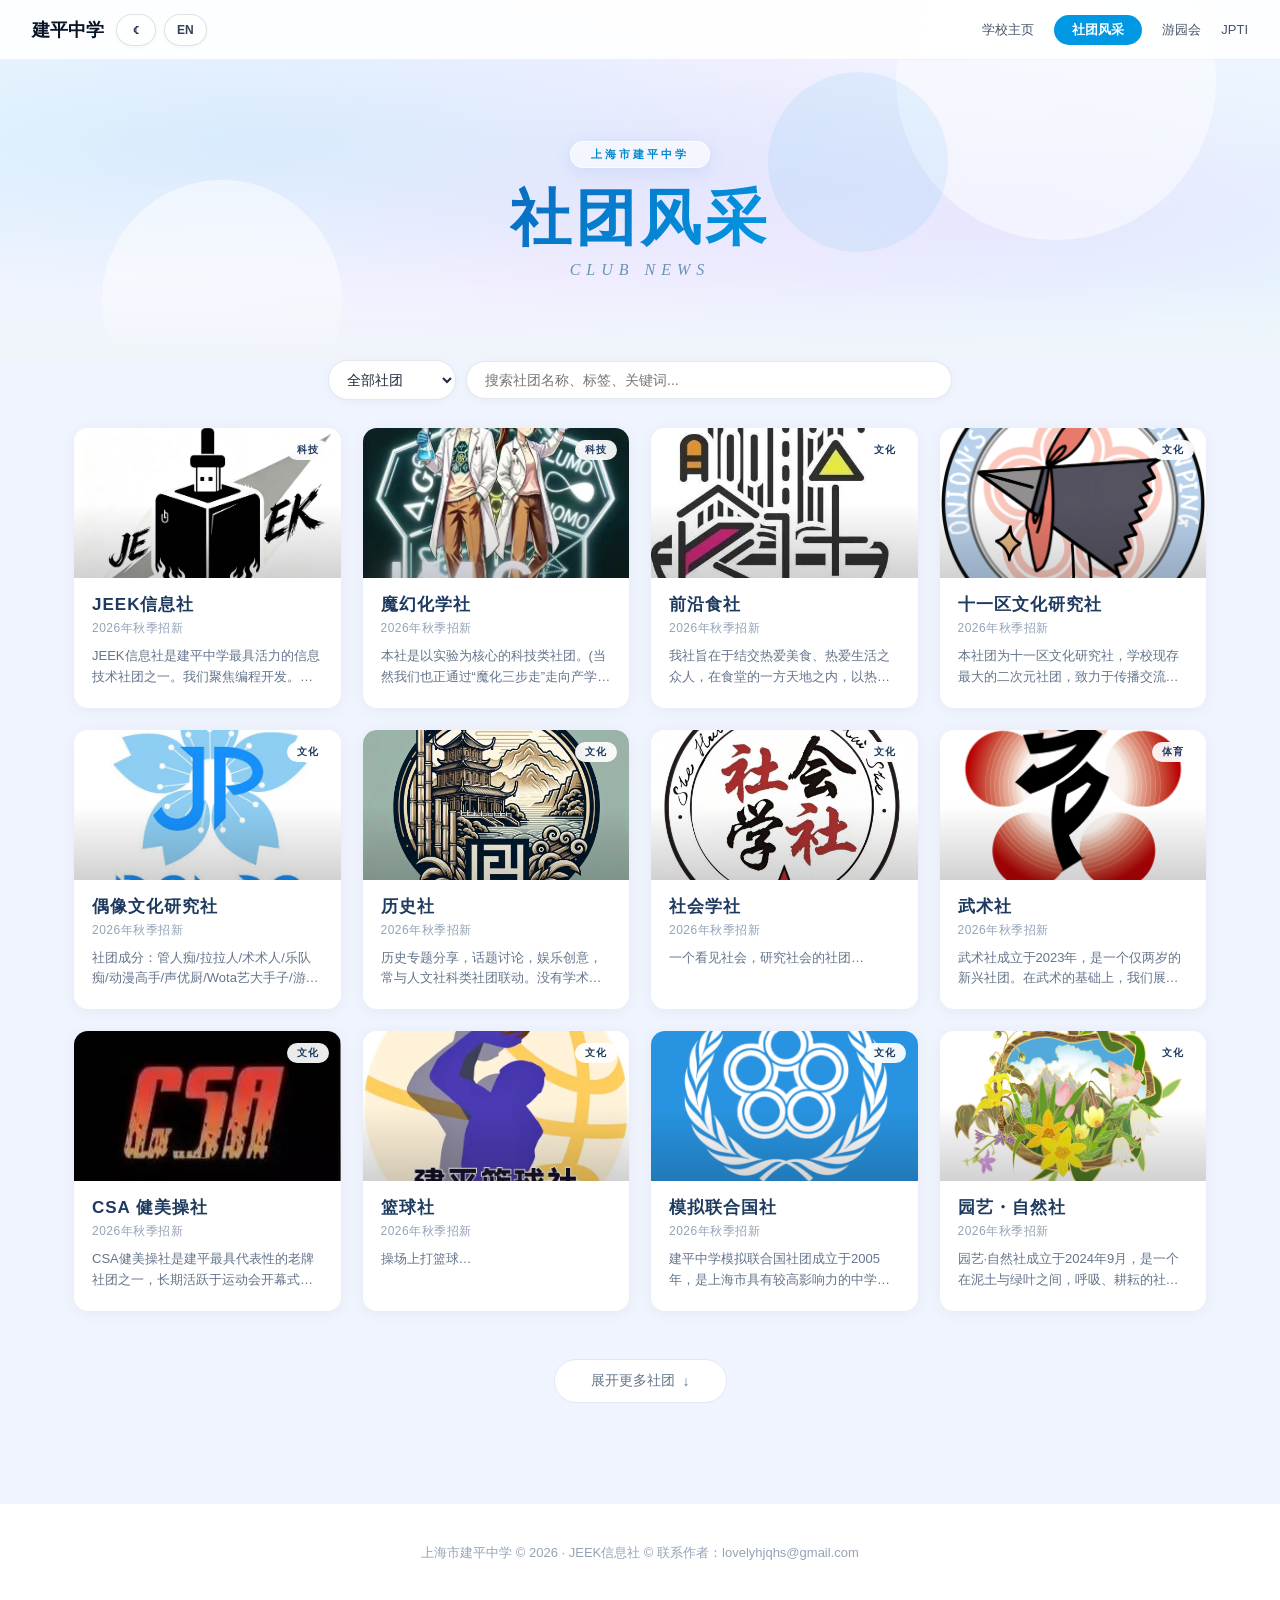
==== commit 4f1eb250: "新增 930 游园会页面，重写 README" ====
--- a/club.html
+++ b/club.html
@@ -80,7 +80,7 @@
 .modal::-webkit-scrollbar-thumb{background:#d1d5db;border-radius:10px}
 .no-results{grid-column:1/-1;text-align:center;padding:60px 20px;color:#94a3b8}
 .modal-picture{width:100%;border-radius:12px;overflow:hidden;margin:16px 0}.modal-picture img{width:100%;display:block;border-radius:12px}.search-bar input:focus{border-color:#0098e2;box-shadow:0 0 0 3px rgba(0,152,226,.12)}</style><link rel="stylesheet" href="site-tools.css"><script>try{if(localStorage.getItem("jp-site-theme")==="dark")document.documentElement.classList.add("dark")}catch(e){}</script></head><body class="club-page">
-<nav><div class="nav-left"><a class="nav-logo" href="index.html">建平<span>·</span>社团</a><div class="site-controls"><button class="site-control" id="siteThemeBtn" type="button" title="切换日间/夜间模式">☾</button><button class="site-control" id="siteLangBtn" type="button">EN</button></div></div><div class="nav-right"><div class="nav-links"><a href="index.html" data-i18n="nav.home">学校主页</a><a href="club.html" class="btn-nav" data-i18n="nav.club">社团风采</a><a href="jpti.html">JPTI</a></div></div></nav>
+<nav><div class="nav-left"><a class="nav-logo" href="index.html">建平中学</a><div class="site-controls"><button class="site-control" id="siteThemeBtn" type="button" title="切换日间/夜间模式">☾</button><button class="site-control" id="siteLangBtn" type="button">EN</button></div></div><div class="nav-right"><div class="nav-links"><a href="index.html" data-i18n="nav.home">学校主页</a><a href="club.html" class="btn-nav" data-i18n="nav.club">社团风采</a><a href="yyh.html" data-i18n="nav.yyh">游园会</a><a href="jpti.html">JPTI</a></div></div></nav>
 <section class="hero-banner"><div class="hero-shape s1"></div><div class="hero-shape s2"></div><div class="hero-shape s3"></div><div class="hero-content"><div class="hero-badge" data-i18n="index.badge">上海市建平中学</div><h1 data-i18n="nav.club">社团风采</h1><p class="hero-sub-en">CLUB NEWS</p></div></section>
 <section class="club-section"><div class="search-filter" style="max-width:640px;margin:0 auto 28px;display:flex;gap:10px;align-items:center;padding:0 8px"><select id="tagFilter" onchange="applyFilters()" style="min-width:128px;padding:10px 14px;border-radius:40px;border:1px solid #e2e8f0;background:#fff;font-size:14px;color:#1e293b;outline:none;font-family:inherit;box-shadow:0 2px 10px rgba(0,0,0,.04);cursor:pointer"><option value="">全部社团</option></select><input id="clubSearch" type="text" placeholder="搜索社团名称、标签、关键词..." data-i18n="club.search" oninput="applyFilters()" style="flex:1;min-width:0;padding:10px 18px;border-radius:40px;border:1px solid #e2e8f0;background:#fff;font-size:14px;color:#1e293b;outline:none;font-family:inherit;box-shadow:0 2px 10px rgba(0,0,0,.04)"></div><div class="club-grid" id="clubGrid"></div><div class="load-more-wrap" id="loadMoreWrap"><button class="load-more-btn" onclick="toggleLoadMore()"><span id="loadMoreLabel" data-i18n="club.more">展开更多社团</span> <span id="loadMoreArrow">↓</span></button></div></section><footer>上海市建平中学 © 2026 · JEEK信息社  ©  联系作者：lovelyhjqhs@gmail.com</footer>
 <div class="modal-overlay" id="modalOverlay" onclick="if(event.target===this)closeModal()"><div class="modal"><button class="modal-close" onclick="closeModal()">x</button><div class="modal-scroll"><div class="modal-poster" id="modalPoster"><div class="modal-poster-content"><h2 id="modalTitle">社团名称</h2><div class="modal-tags" id="modalTags"></div></div></div><div class="modal-body-inner" id="modalBody"></div></div></div></div>
--- a/site-tools.css
+++ b/site-tools.css
@@ -423,6 +423,68 @@
 
 html.dark .modal-picture img{
   border-color:rgba(255,255,255,.1);
+}
+
+/* Garden party dark */
+html.dark .yyh-search,
+html.dark .yyh-select{
+  background:#101d2d;
+  border-color:rgba(255,255,255,.14);
+  color:#eef5fb;
+  box-shadow:none;
+}
+
+html.dark .yyh-search:focus{
+  border-color:#0098e2;
+  box-shadow:0 0 0 3px rgba(76,200,255,.14);
+}
+
+html.dark .yyh-count,
+html.dark .yyh-note,
+html.dark .yyh-grade-sub,
+html.dark .no-results{
+  color:#8fa2b6;
+}
+
+html.dark .yyh-chip-btn{
+  background:rgba(255,255,255,.05);
+  border-color:rgba(255,255,255,.16);
+  color:#d7e4f0;
+  box-shadow:none;
+}
+
+html.dark .yyh-chip-btn:hover{
+  border-color:#0098e2;
+  color:#7dd3ff;
+}
+
+html.dark .yyh-chip-btn.active{
+  background:#0098e2;
+  border-color:#0098e2;
+  color:#fff;
+}
+
+html.dark .yyh-tag{
+  background:rgba(76,200,255,.12);
+  color:#7dd3ff;
+}
+
+html.dark .yyh-grade-title,
+html.dark .club-page .yyh-grade-title{
+  color:#fff;
+}
+
+html.dark .yyh-grade-head{
+  border-left-color:#0098e2;
+}
+
+html.dark .modal-picture img{
+  background:#0d1a29;
+  border-color:rgba(255,255,255,.1);
+}
+
+html.dark .modal-scroll::-webkit-scrollbar-thumb{
+  background:rgba(255,255,255,.18);
 }
 
 /* JPTI dark */
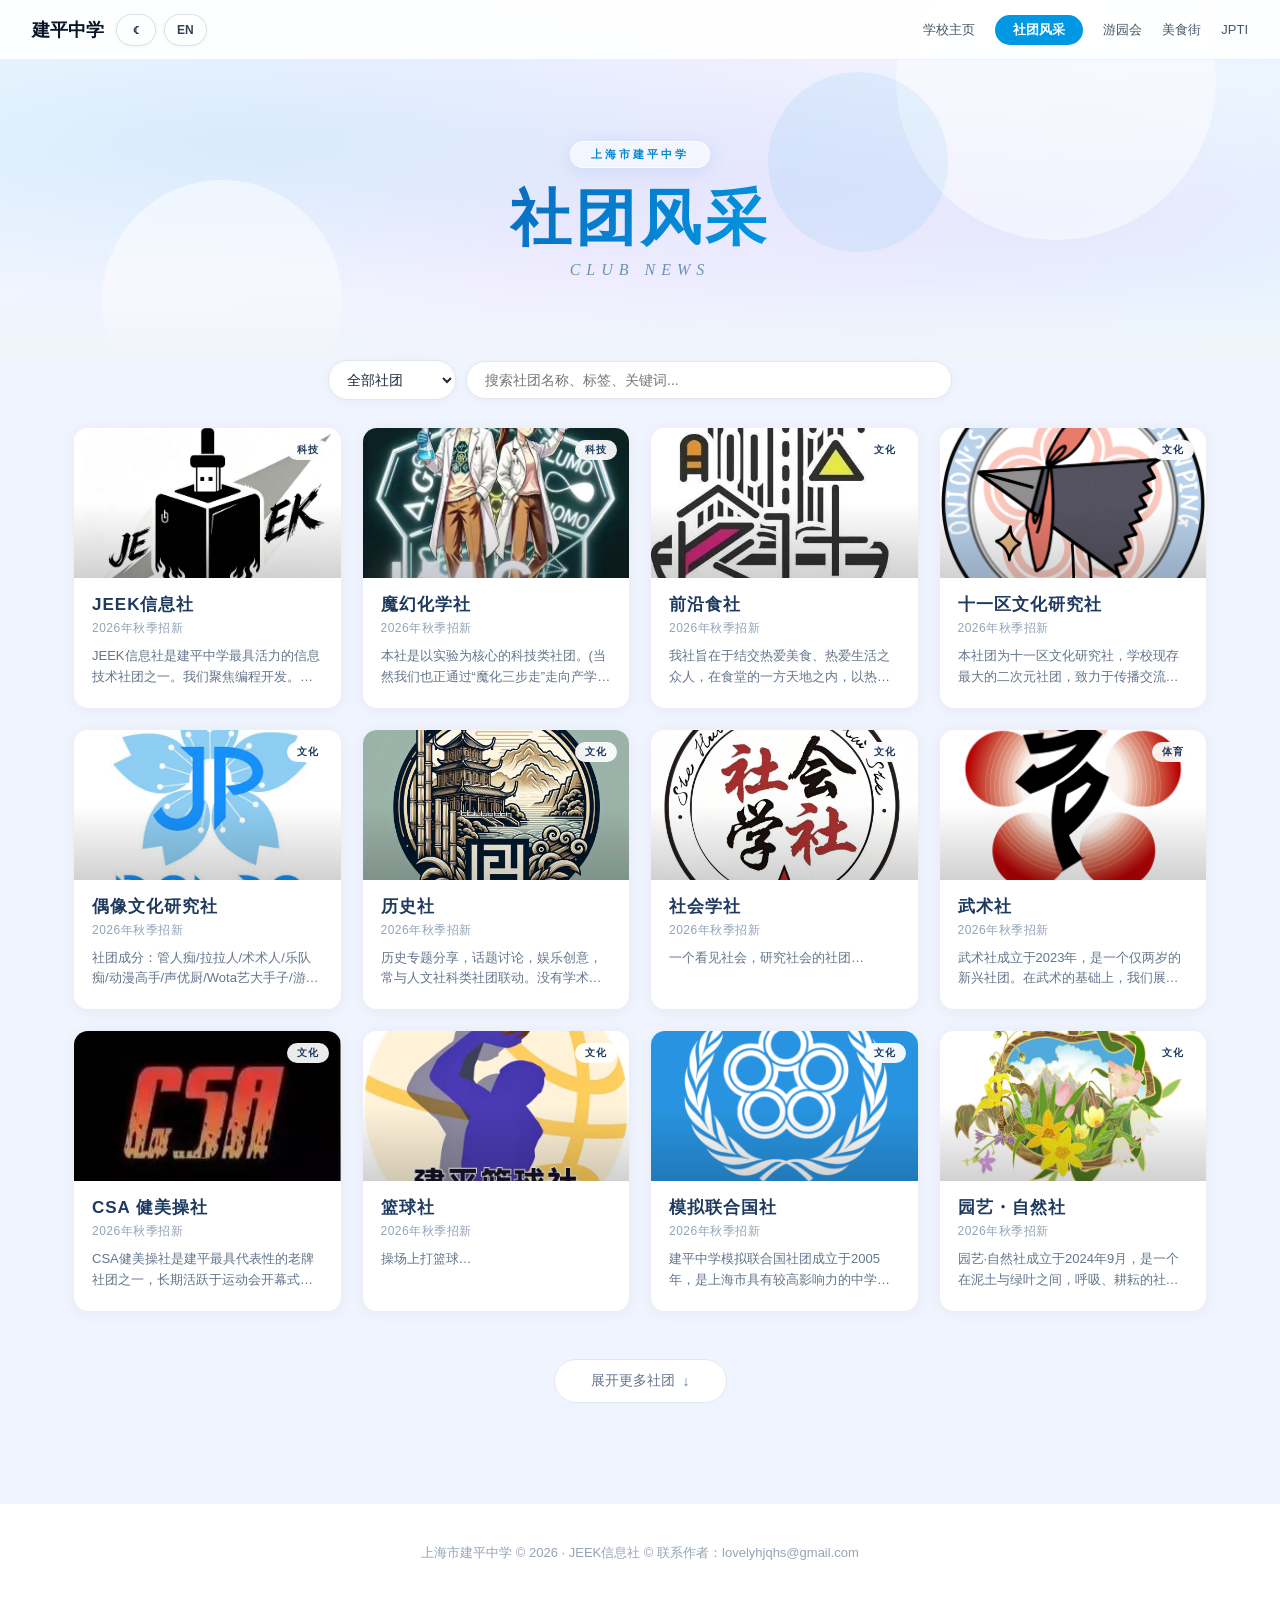
==== commit 99bf6681: "新增美食街页面并更新导航" ====
--- a/club.html
+++ b/club.html
@@ -80,7 +80,7 @@
 .modal::-webkit-scrollbar-thumb{background:#d1d5db;border-radius:10px}
 .no-results{grid-column:1/-1;text-align:center;padding:60px 20px;color:#94a3b8}
 .modal-picture{width:100%;border-radius:12px;overflow:hidden;margin:16px 0}.modal-picture img{width:100%;display:block;border-radius:12px}.search-bar input:focus{border-color:#0098e2;box-shadow:0 0 0 3px rgba(0,152,226,.12)}</style><link rel="stylesheet" href="site-tools.css"><script>try{if(localStorage.getItem("jp-site-theme")==="dark")document.documentElement.classList.add("dark")}catch(e){}</script></head><body class="club-page">
-<nav><div class="nav-left"><a class="nav-logo" href="index.html">建平中学</a><div class="site-controls"><button class="site-control" id="siteThemeBtn" type="button" title="切换日间/夜间模式">☾</button><button class="site-control" id="siteLangBtn" type="button">EN</button></div></div><div class="nav-right"><div class="nav-links"><a href="index.html" data-i18n="nav.home">学校主页</a><a href="club.html" class="btn-nav" data-i18n="nav.club">社团风采</a><a href="yyh.html" data-i18n="nav.yyh">游园会</a><a href="jpti.html">JPTI</a></div></div></nav>
+<nav><div class="nav-left"><a class="nav-logo" href="index.html">建平中学</a><div class="site-controls"><button class="site-control" id="siteThemeBtn" type="button" title="切换日间/夜间模式">☾</button><button class="site-control" id="siteLangBtn" type="button">EN</button></div></div><div class="nav-right"><div class="nav-links"><a href="index.html" data-i18n="nav.home">学校主页</a><a href="club.html" class="btn-nav" data-i18n="nav.club">社团风采</a><a href="yyh.html" data-i18n="nav.yyh">游园会</a><a href="msj.html" data-i18n="nav.msj">美食街</a><a href="jpti.html">JPTI</a></div></div></nav>
 <section class="hero-banner"><div class="hero-shape s1"></div><div class="hero-shape s2"></div><div class="hero-shape s3"></div><div class="hero-content"><div class="hero-badge" data-i18n="index.badge">上海市建平中学</div><h1 data-i18n="nav.club">社团风采</h1><p class="hero-sub-en">CLUB NEWS</p></div></section>
 <section class="club-section"><div class="search-filter" style="max-width:640px;margin:0 auto 28px;display:flex;gap:10px;align-items:center;padding:0 8px"><select id="tagFilter" onchange="applyFilters()" style="min-width:128px;padding:10px 14px;border-radius:40px;border:1px solid #e2e8f0;background:#fff;font-size:14px;color:#1e293b;outline:none;font-family:inherit;box-shadow:0 2px 10px rgba(0,0,0,.04);cursor:pointer"><option value="">全部社团</option></select><input id="clubSearch" type="text" placeholder="搜索社团名称、标签、关键词..." data-i18n="club.search" oninput="applyFilters()" style="flex:1;min-width:0;padding:10px 18px;border-radius:40px;border:1px solid #e2e8f0;background:#fff;font-size:14px;color:#1e293b;outline:none;font-family:inherit;box-shadow:0 2px 10px rgba(0,0,0,.04)"></div><div class="club-grid" id="clubGrid"></div><div class="load-more-wrap" id="loadMoreWrap"><button class="load-more-btn" onclick="toggleLoadMore()"><span id="loadMoreLabel" data-i18n="club.more">展开更多社团</span> <span id="loadMoreArrow">↓</span></button></div></section><footer>上海市建平中学 © 2026 · JEEK信息社  ©  联系作者：lovelyhjqhs@gmail.com</footer>
 <div class="modal-overlay" id="modalOverlay" onclick="if(event.target===this)closeModal()"><div class="modal"><button class="modal-close" onclick="closeModal()">x</button><div class="modal-scroll"><div class="modal-poster" id="modalPoster"><div class="modal-poster-content"><h2 id="modalTitle">社团名称</h2><div class="modal-tags" id="modalTags"></div></div></div><div class="modal-body-inner" id="modalBody"></div></div></div></div>
--- a/site-tools.css
+++ b/site-tools.css
@@ -467,6 +467,20 @@
 html.dark .yyh-tag{
   background:rgba(76,200,255,.12);
   color:#7dd3ff;
+}
+
+html.dark .yyh-cross-link,
+html.dark .yyh-modal-link{
+  background:rgba(76,200,255,.10);
+  border-color:rgba(76,200,255,.4);
+  color:#7dd3ff;
+}
+
+html.dark .yyh-cross-link:hover,
+html.dark .yyh-modal-link:hover{
+  background:#0098e2;
+  border-color:#0098e2;
+  color:#fff;
 }
 
 html.dark .yyh-grade-title,
